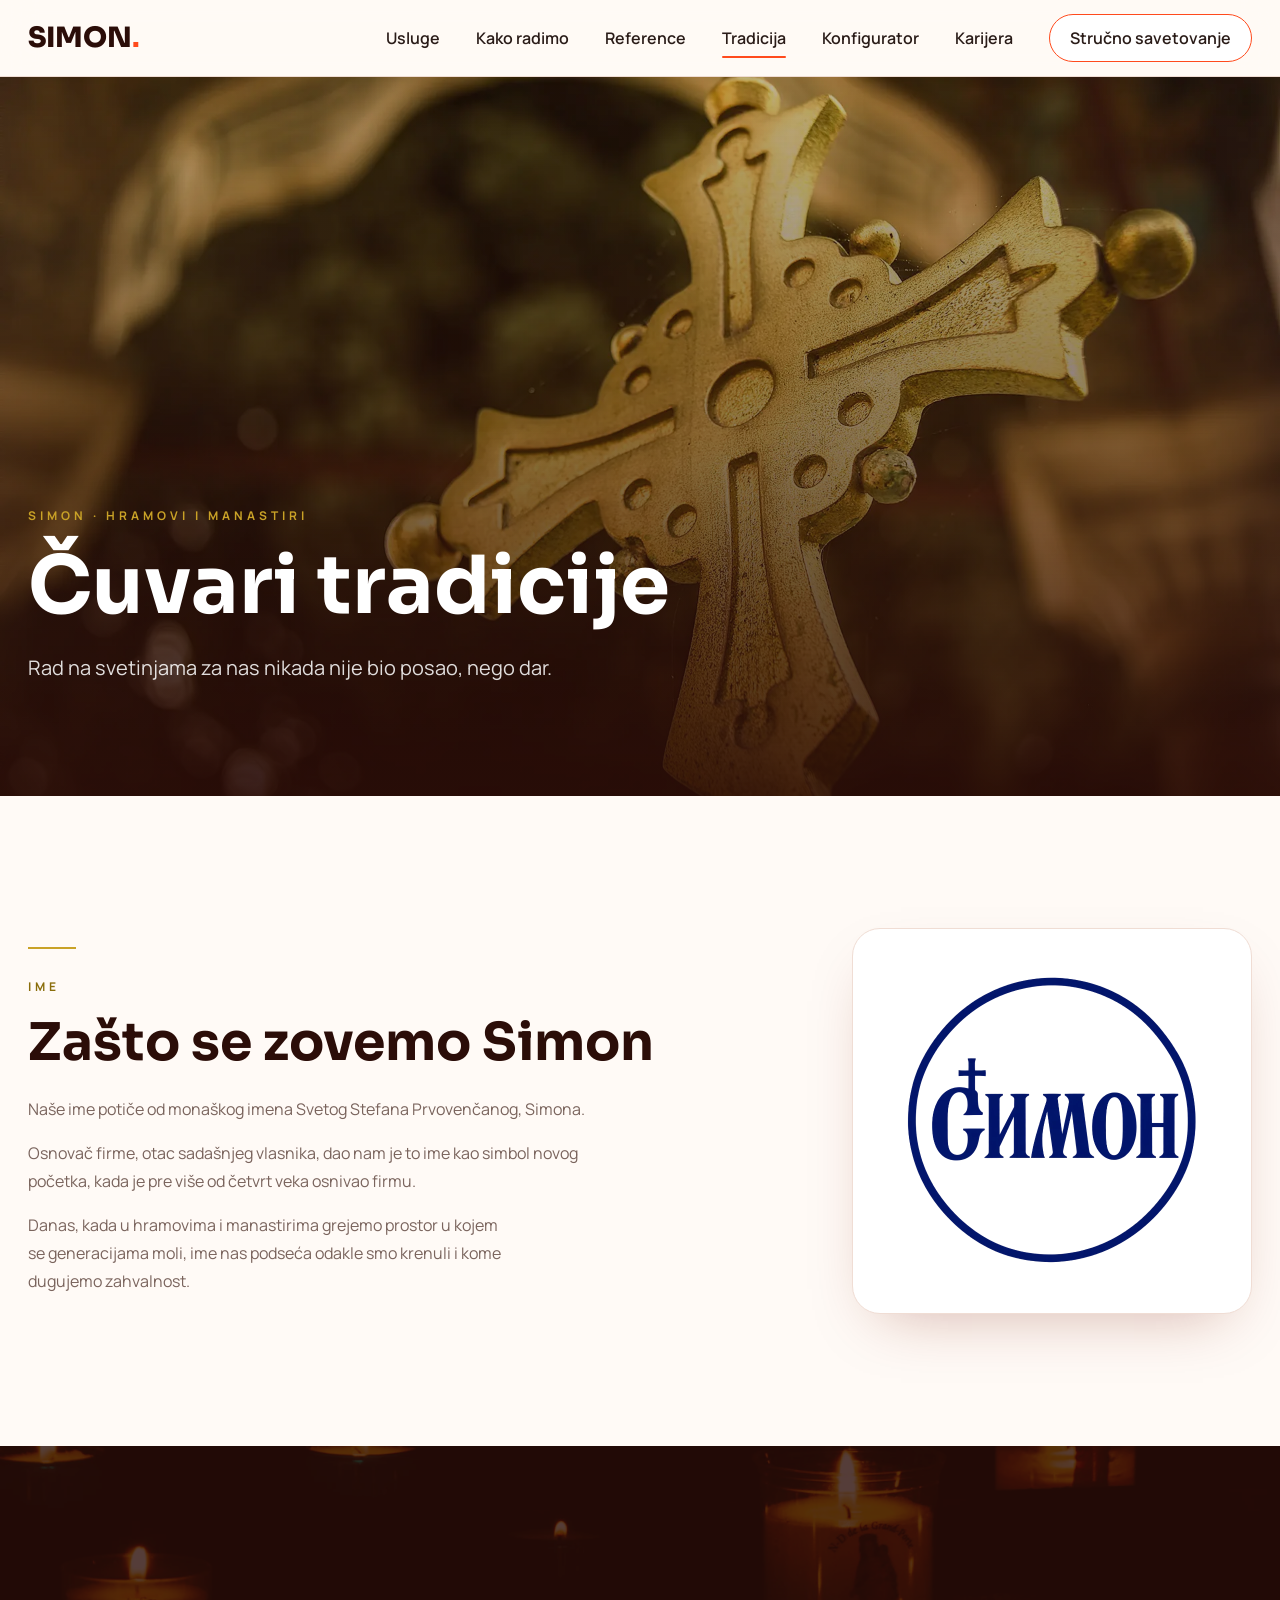
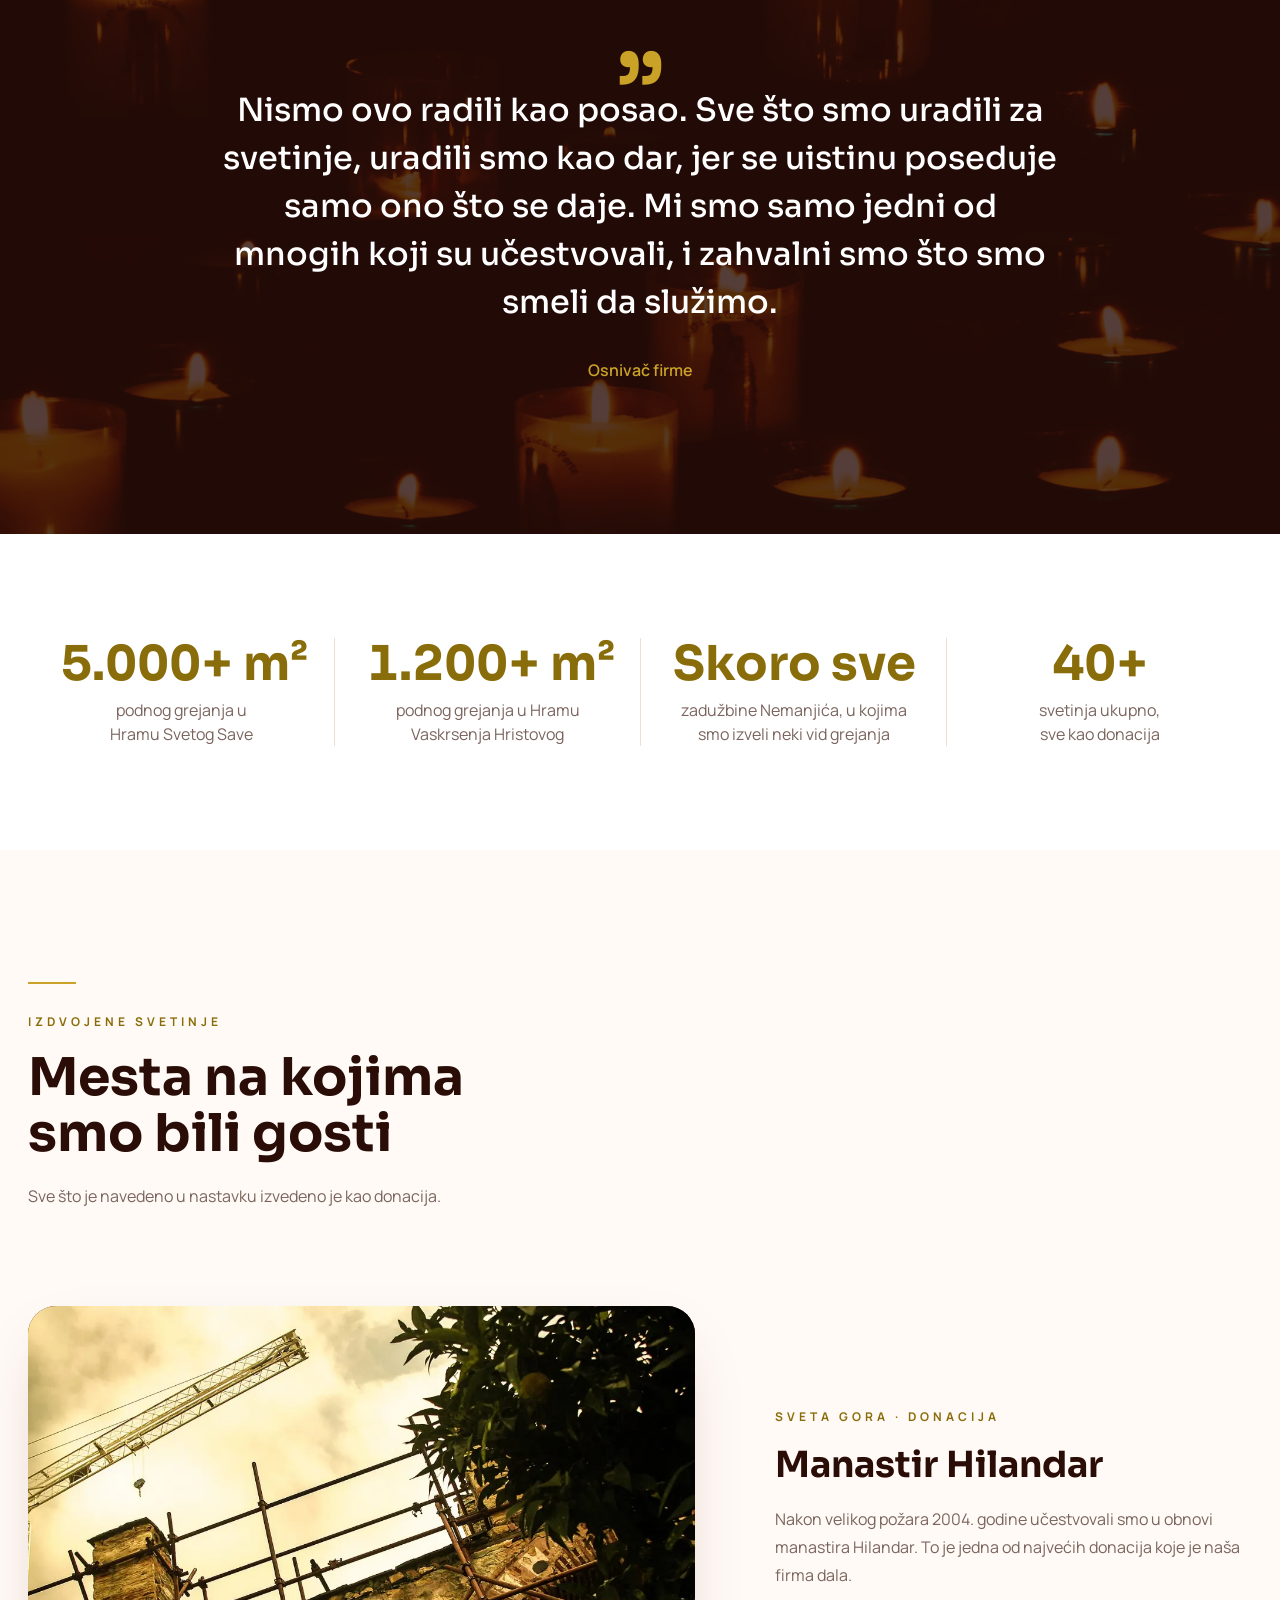
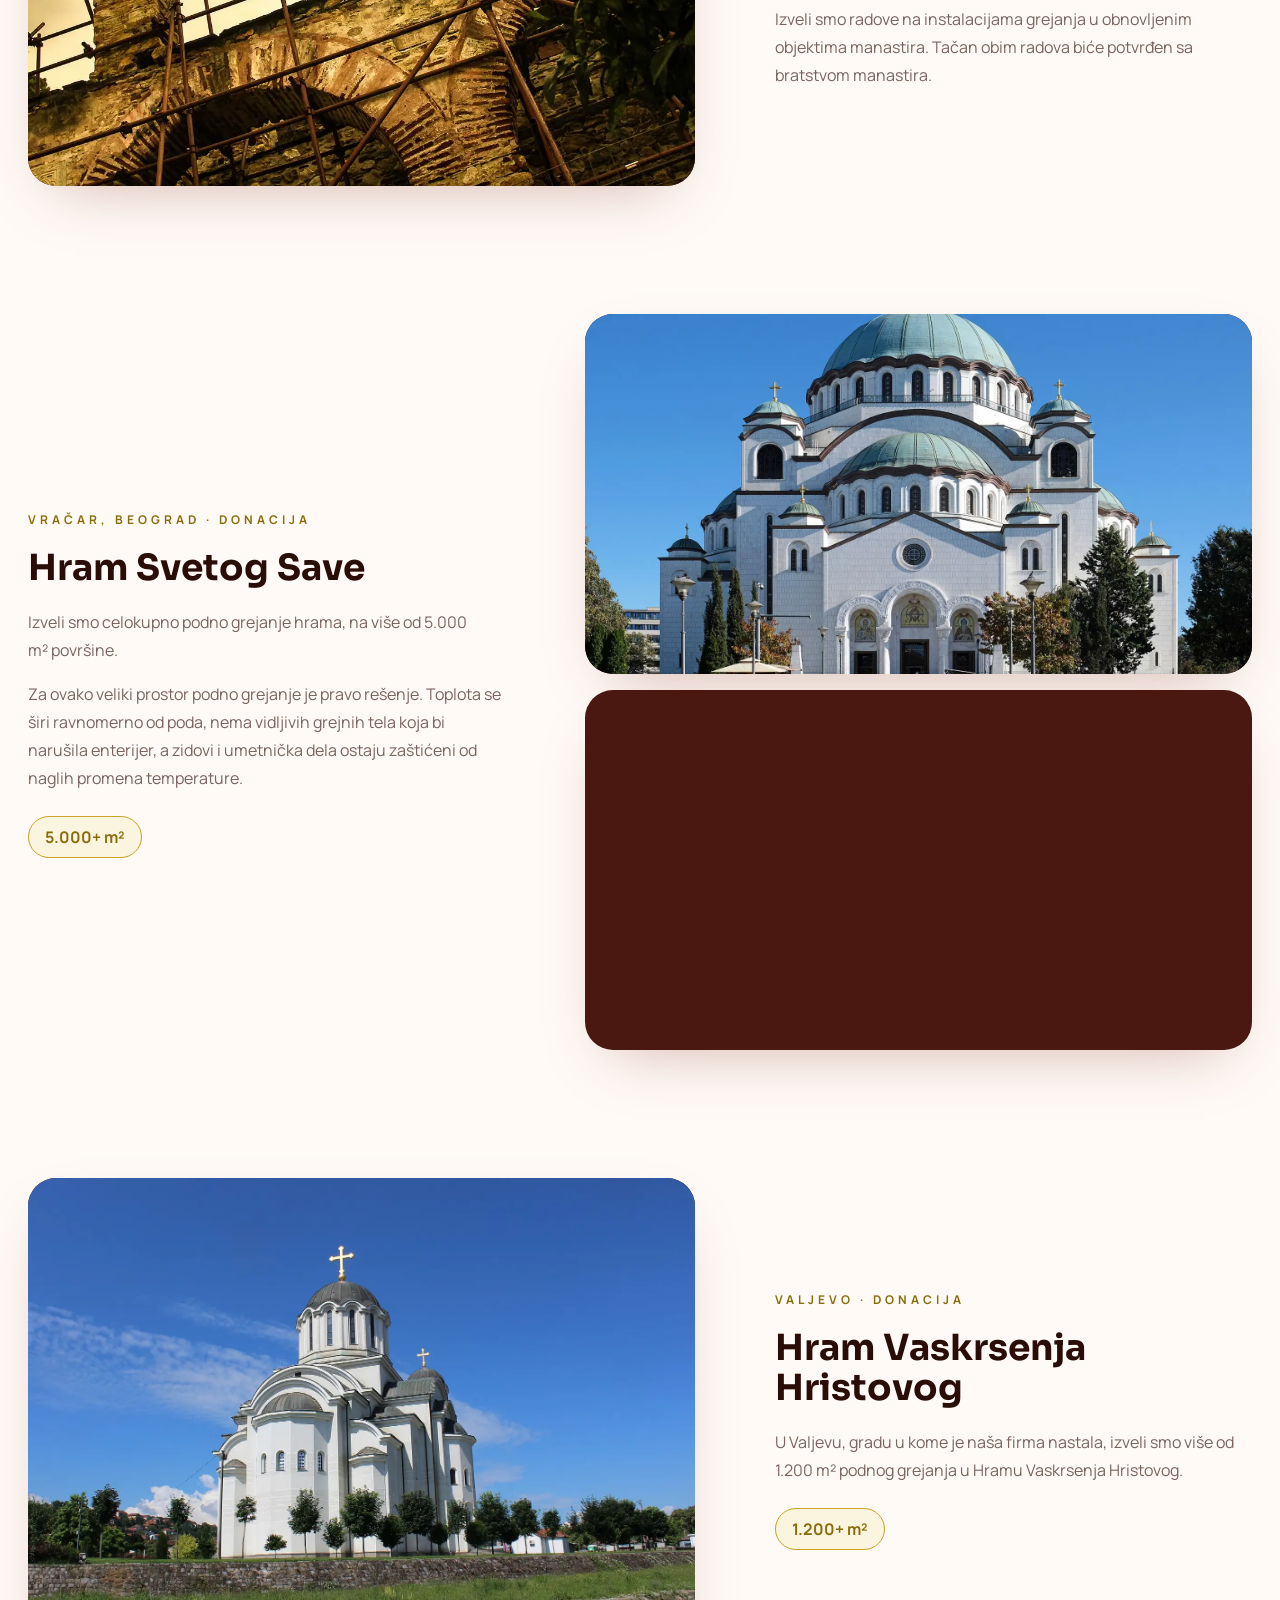
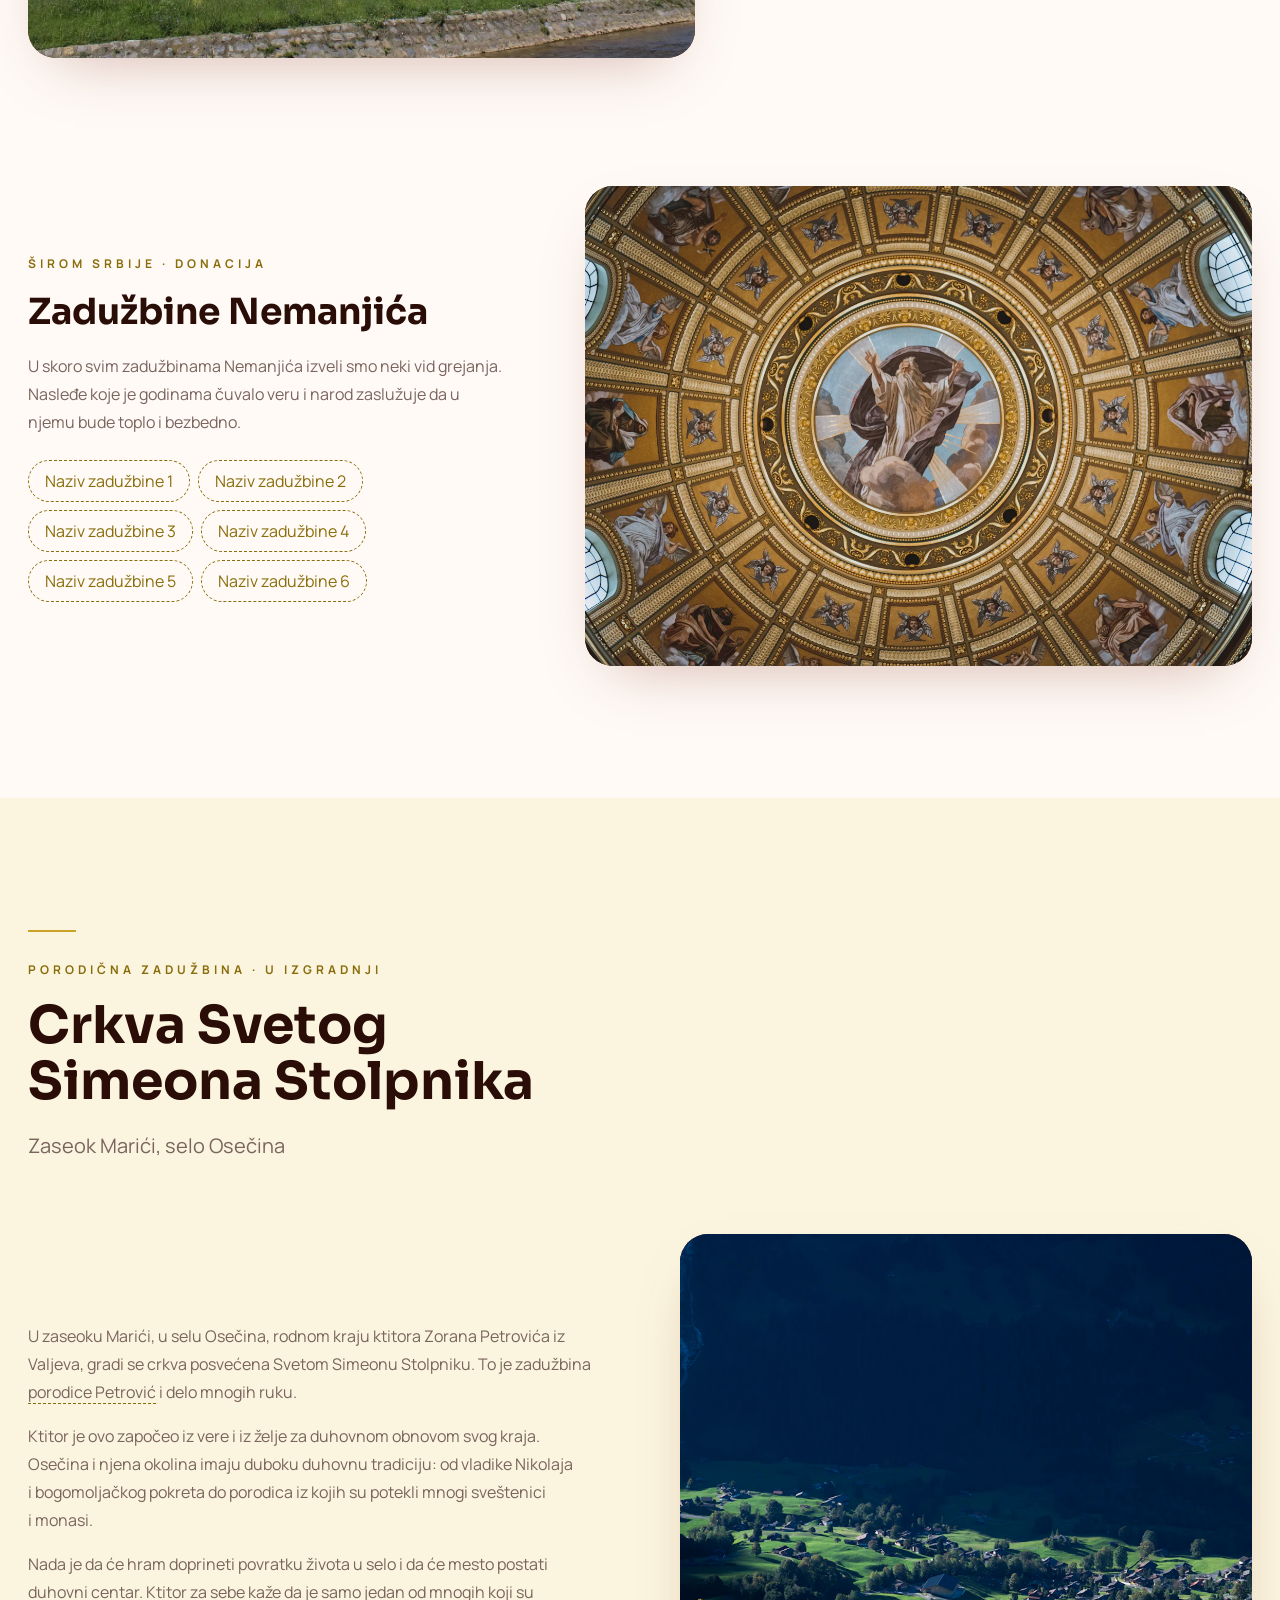
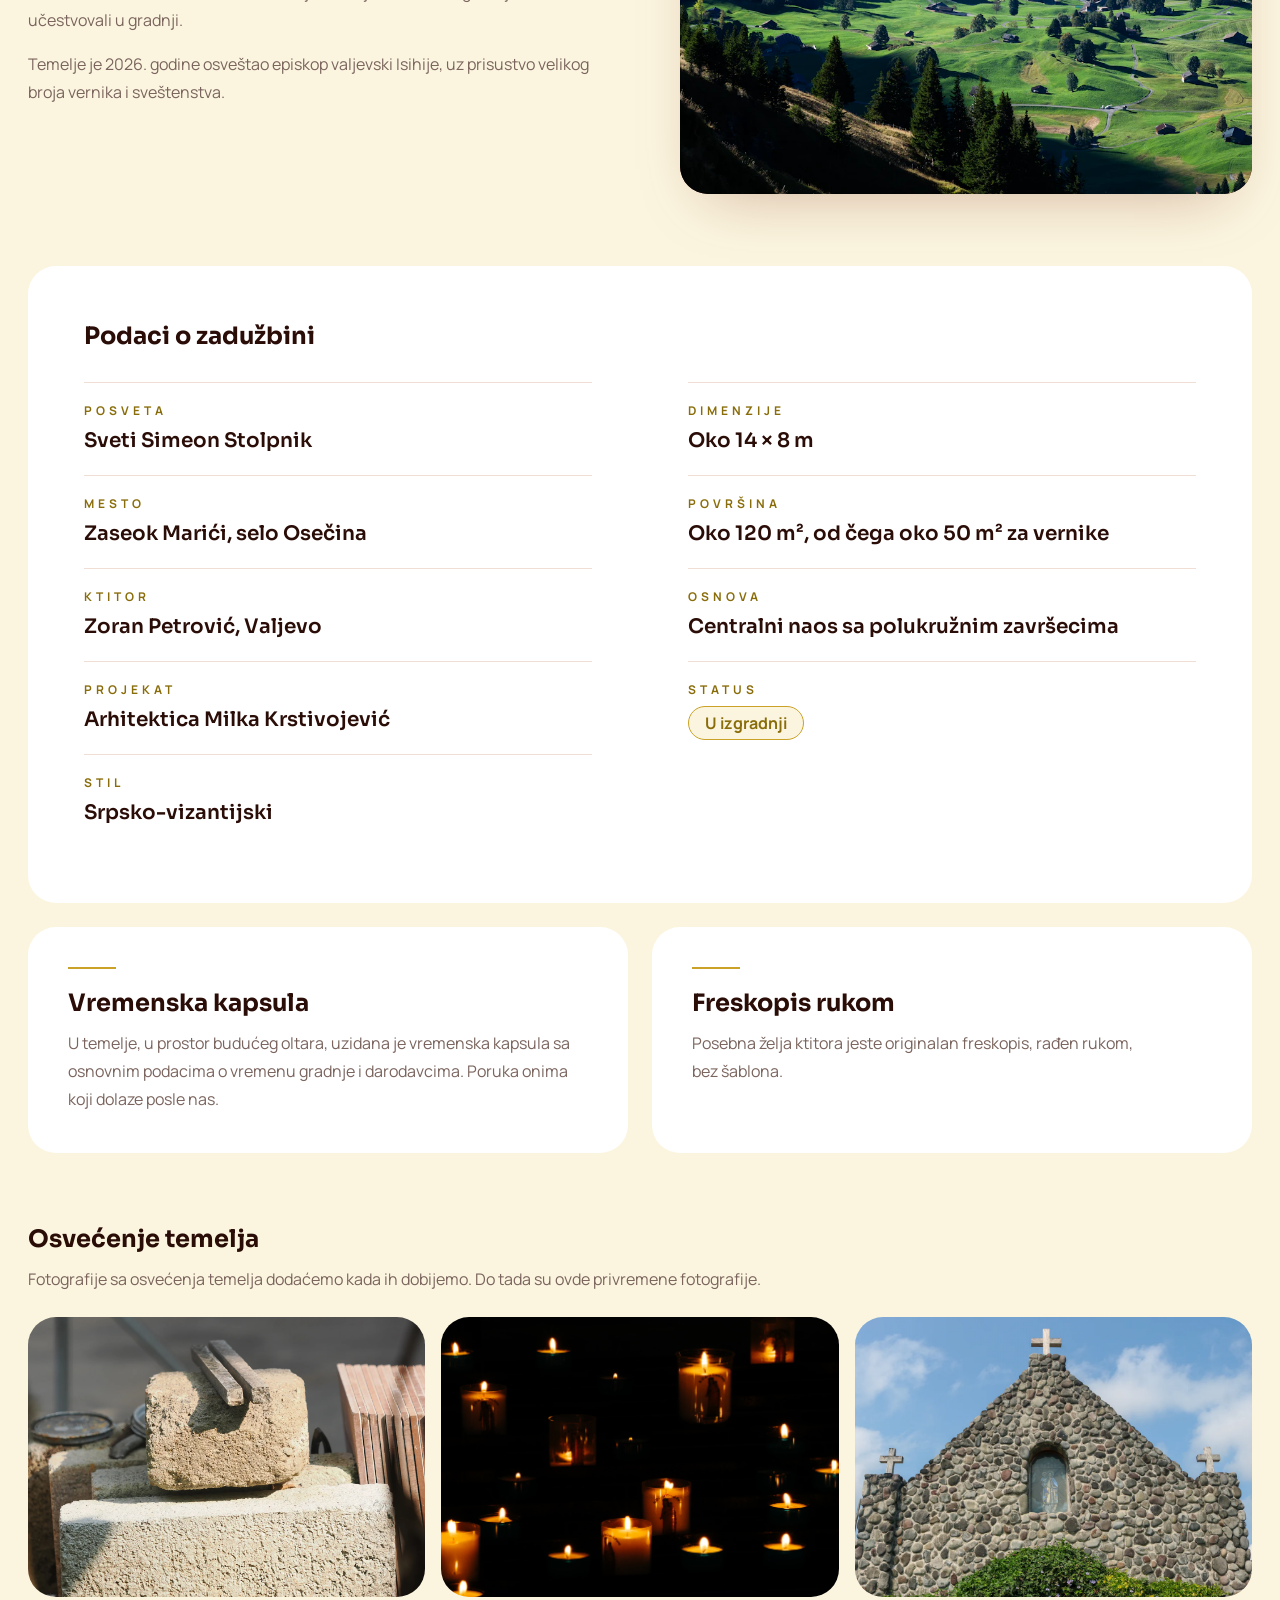
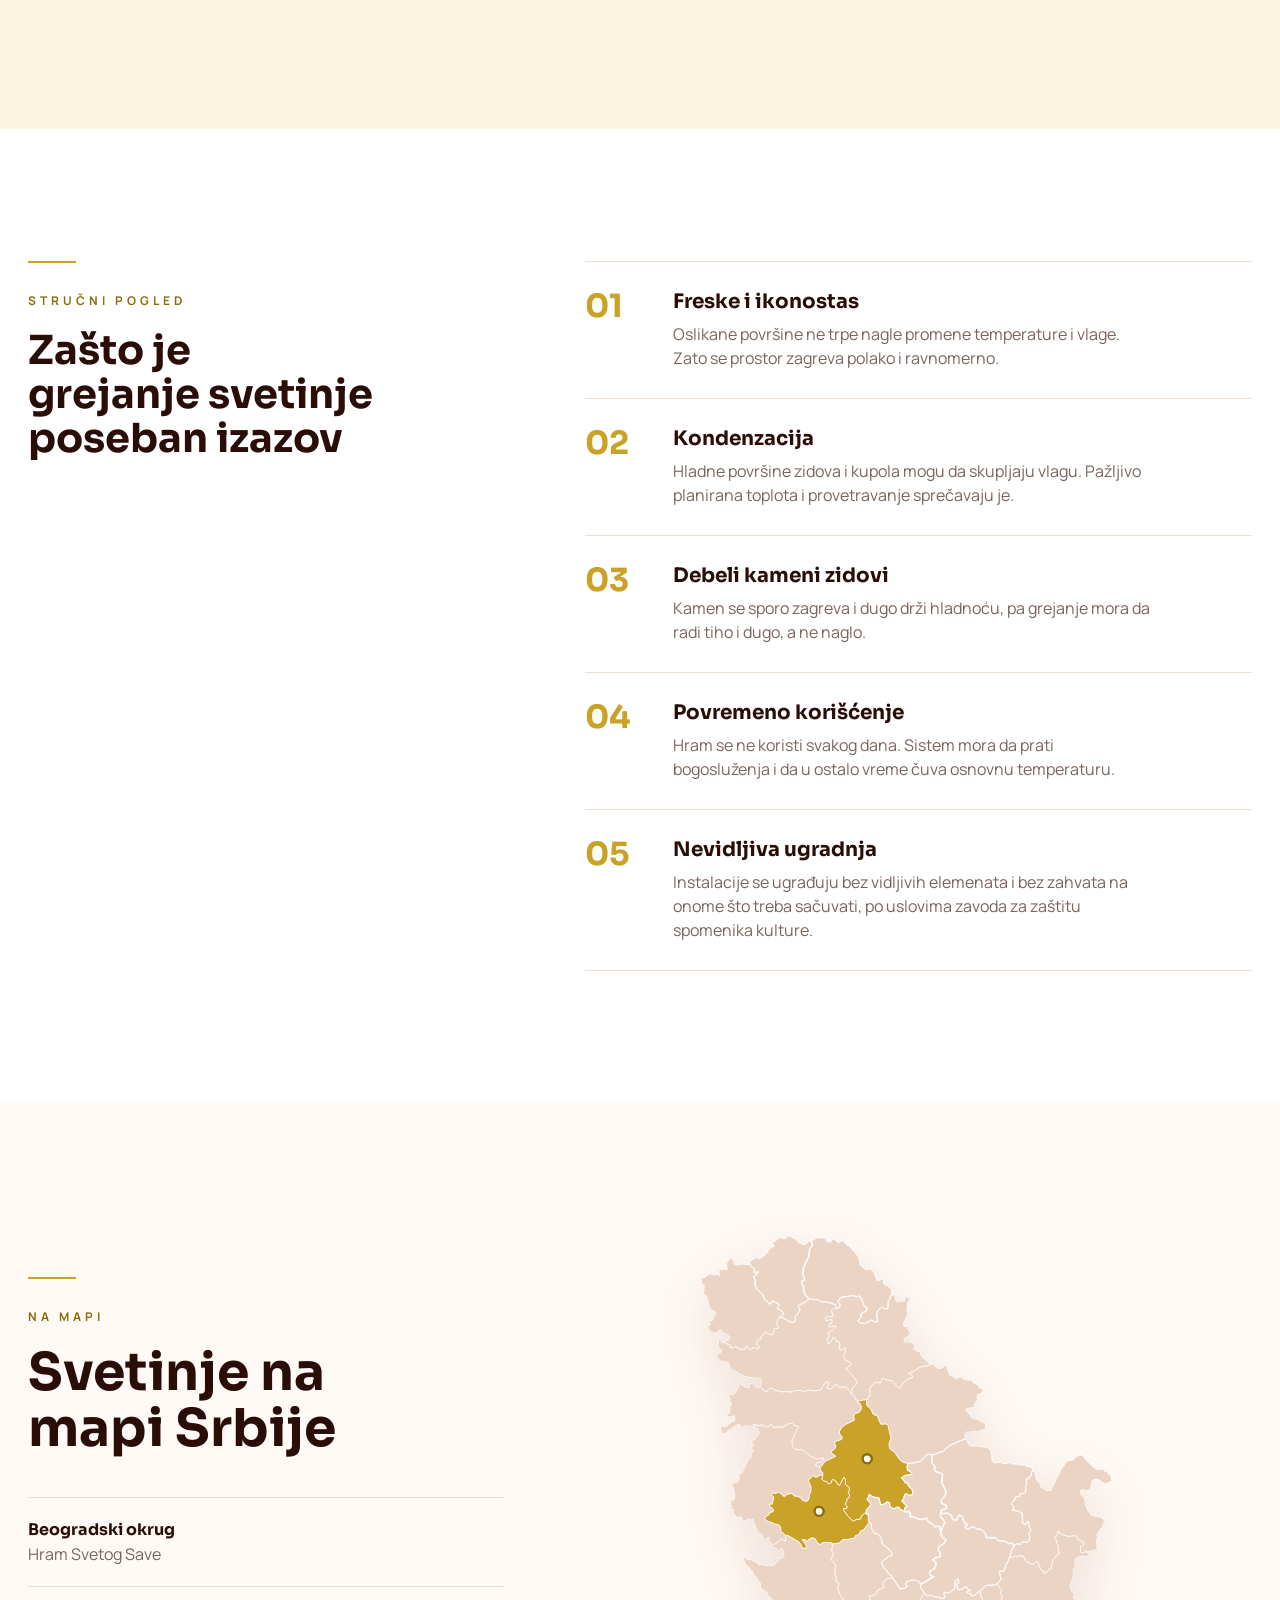
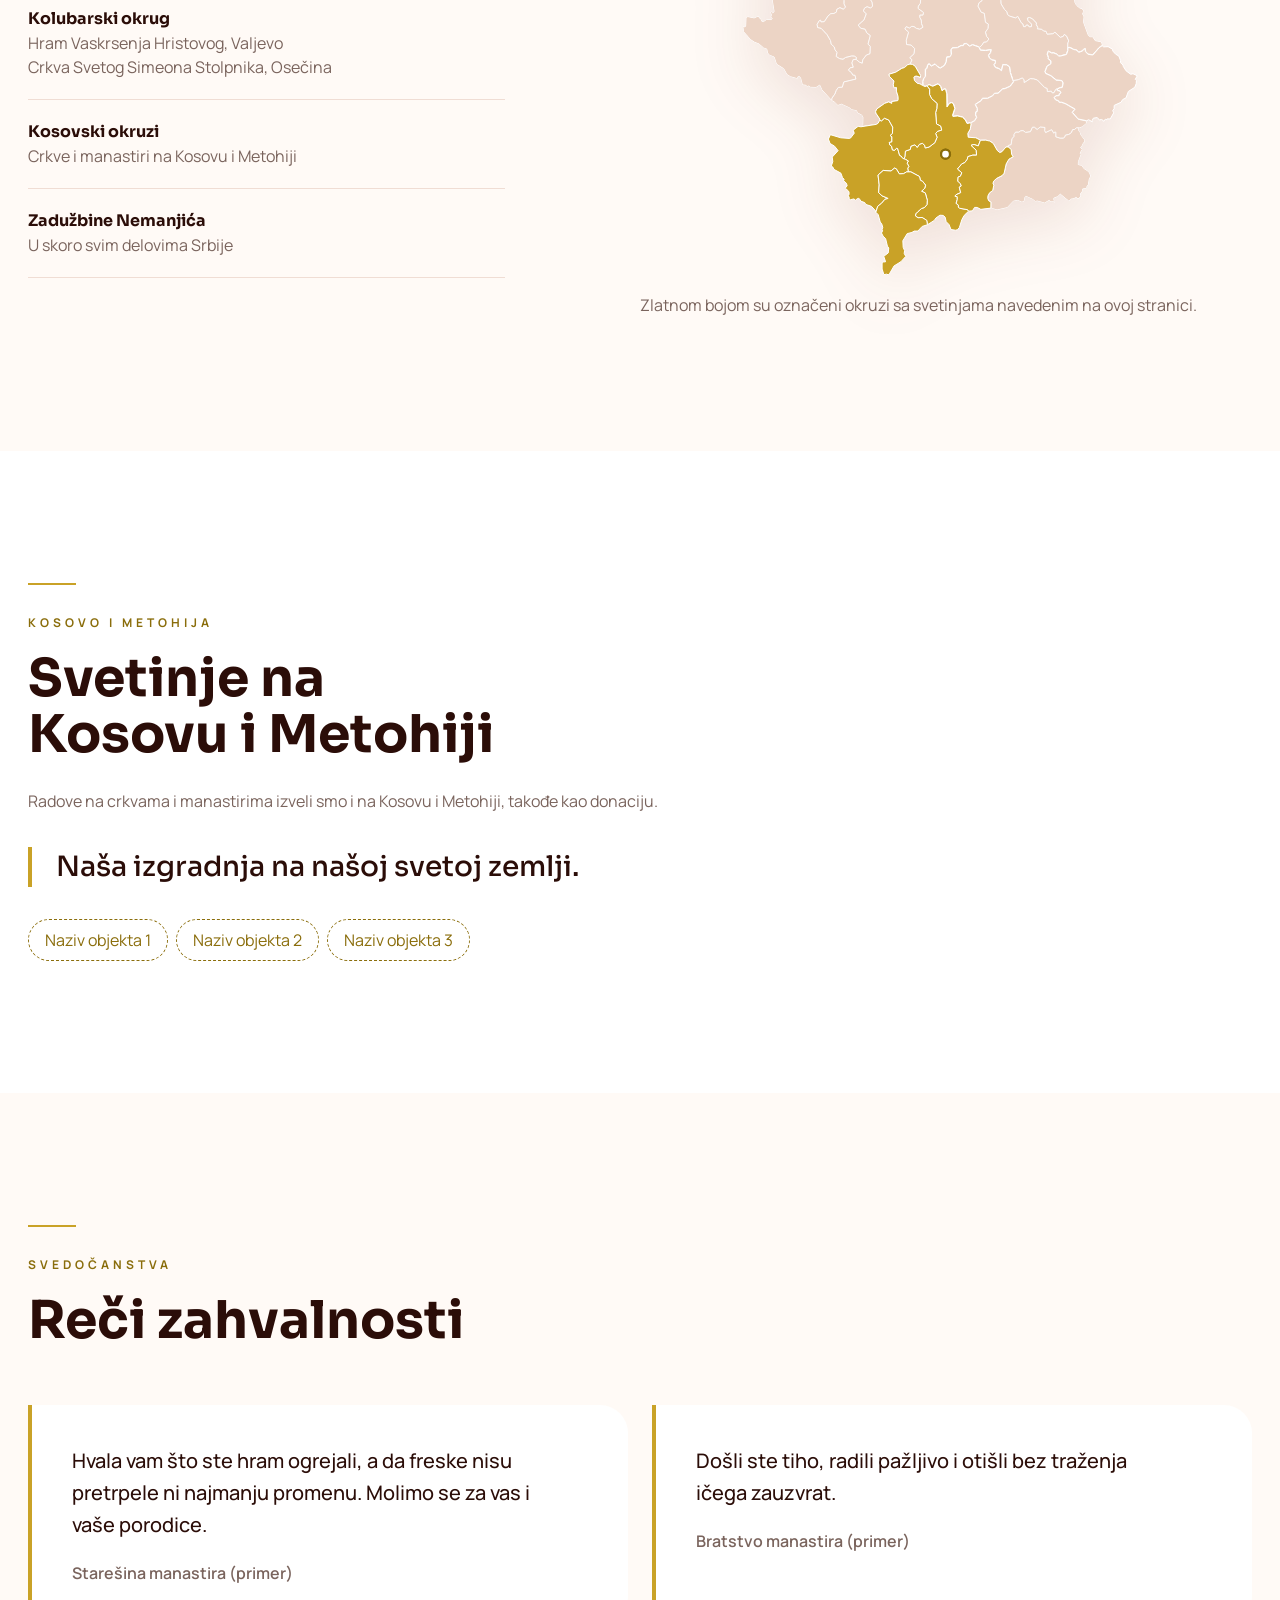
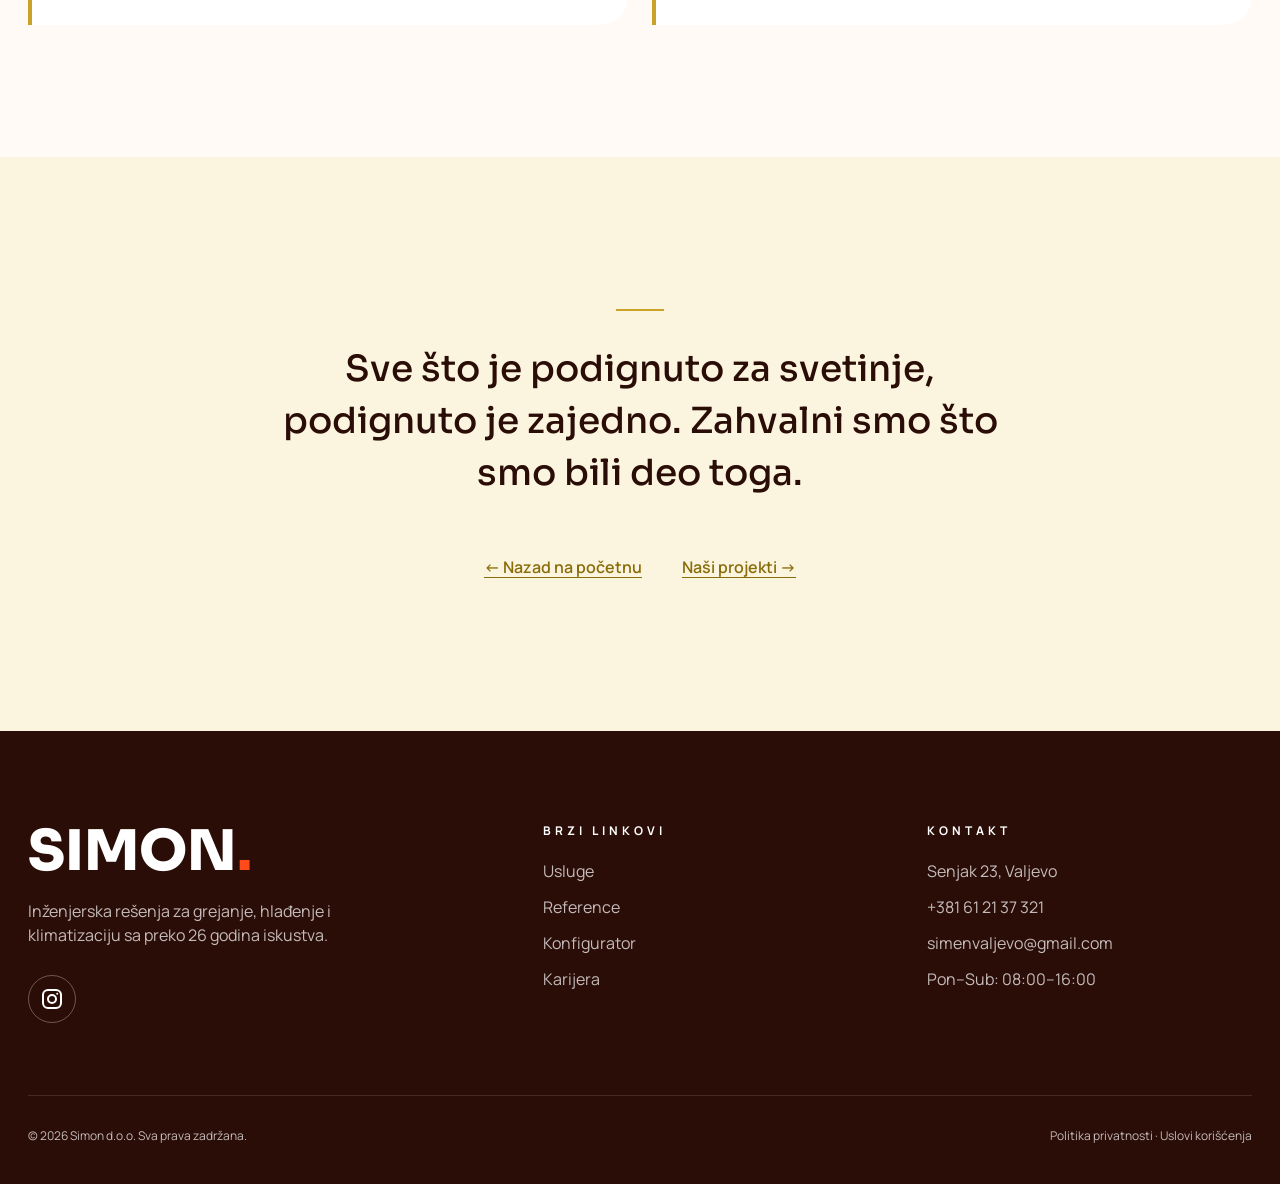
==== cuvari-tradicije/index.html @ 33b56a1d "Add files via upload" ====
<!doctype html>
<html lang="sr">
<head>
<meta charset="utf-8">
<meta name="viewport" content="width=device-width,initial-scale=1">
<title>Čuvari tradicije – rad na hramovima i manastirima | Simon</title>
<meta name="description" content="Radove na hramovima i manastirima firma Simon iz Valjeva i porodica vlasnika izveli su kao donaciju. Priča o imenu, o Hramu Svetog Save, Hilandaru i crkvi Svetog Simeona Stolpnika u Osečini.">
<meta property="og:type" content="website">
<meta property="og:locale" content="sr_RS">
<meta property="og:site_name" content="Simon d.o.o.">
<meta property="og:title" content="Čuvari tradicije | Simon">
<meta property="og:description" content="Rad na svetinjama za nas je dar, a ne posao. Priča o imenu Simon i o hramovima u kojima smo služili.">
<!-- TODO: og:image mora biti apsolutni URL (https://...) kada se zna adresa sajta -->
<meta property="og:image" content="../assets/tradicija/hero-hilandar.webp">
<meta name="twitter:card" content="summary_large_image">
<link rel="icon" href="data:image/svg+xml,<svg xmlns='http://www.w3.org/2000/svg' viewBox='0 0 32 32'><rect width='32' height='32' rx='8' fill='%23ff4a1c'/><text x='16' y='24' font-size='20' font-weight='800' text-anchor='middle' fill='white' font-family='sans-serif'>S</text></svg>">
<link rel="preconnect" href="https://fonts.googleapis.com">
<link rel="preconnect" href="https://fonts.gstatic.com" crossorigin>
<link href="https://fonts.googleapis.com/css2?family=Manrope:wght@400;500;600;700&family=Sora:wght@500;600;700;800&display=swap" rel="stylesheet">
<style>
:root{
  --orange:#ff4a1c; --orange-d:#e03a10; --orange-soft:#fff0ea;
  --brown:#2b0d08; --brown-2:#4a1810; --ink:#2a1c18; --muted:#7a645d;
  --cream:#fffaf6; --line:#f0ddd4; --gold:#c9a227; --white:#fff;
  --r-lg:28px; --r-md:16px; --r-sm:12px;
  --shadow:0 24px 60px -28px rgba(120,30,10,.35);
}
*{box-sizing:border-box;margin:0}
html{scroll-behavior:smooth}
body{font-family:Manrope,system-ui,sans-serif;color:var(--ink);background:var(--cream);line-height:24px;-webkit-font-smoothing:antialiased}
h1,h2,h3{font-family:Sora,sans-serif;line-height:32px;letter-spacing:0;text-wrap:balance}
p,li,small{text-wrap:pretty}
a{color:inherit;text-decoration:none}
.wrap{max-width:1440px;margin:0 auto;padding:0 28px}
.skip{position:absolute;left:-1000px;top:8px;background:var(--orange);color:#fff;padding:12px 16px;border-radius:8px;z-index:100}
.skip:focus{left:8px}
:focus-visible{outline:4px solid var(--orange);outline-offset:4px;border-radius:8px}

/* buttons */
.btn{display:inline-flex;align-items:center;gap:12px;font:600 16px Manrope;padding:16px 28px;border-radius:1000px;border:0;cursor:pointer;transition:transform .2s,background .2s,box-shadow .2s}
.btn:active{transform:scale(.97)}
.btn-primary{background:var(--orange);color:#fff;box-shadow:0 16px 32px -12px rgba(255,74,28,.7)}
.btn-primary:hover{background:var(--orange-d);transform:translateY(-4px)}
.btn-gold{min-width:240px;justify-content:center;background:linear-gradient(var(--gold),var(--gold)) no-repeat left center/0% 100%,rgba(201,162,39,.3);color:var(--brown);border:1px solid var(--gold);box-shadow:none;transition:background-size .4s cubic-bezier(.4,0,.2,1),color .4s cubic-bezier(.2,.7,.2,1)}
.btn-gold:hover{background-size:100% 100%;transform:none}
.btn-light{background:rgba(255,255,255,.12);color:#fff;border:1px solid rgba(255,255,255,.3);backdrop-filter:blur(8px)}
.btn-light:hover{background:rgba(255,255,255,.22)}
.link{font-weight:700;color:var(--orange);display:inline-flex;gap:8px;align-items:center}
.link:hover{gap:12px}
.link{transition:gap .2s}

/* nav */
header{position:fixed;inset:0 0 auto 0;z-index:48;transition:background .3s,box-shadow .3s}
header.solid{background:rgba(255,250,246,.9);backdrop-filter:blur(16px);box-shadow:0 1px 0 var(--line)}
.nav{display:flex;align-items:center;justify-content:space-between;height:76px}
.logo{font:800 28px/32px Sora;color:#fff;transition:color .3s}
.logo b{color:var(--orange)}
header.solid .logo{color:var(--brown)}
.menu{display:flex;gap:36px;align-items:center}
.menu a{font-weight:600;font-size:16px;color:rgba(255,255,255,.88);transition:color .2s}
header.solid .menu a{color:var(--ink)}
.menu a:hover{color:var(--orange)}
.menu a:not(.btn){position:relative}
.menu a:not(.btn)::after{content:"";position:absolute;left:0;right:0;bottom:-8px;height:2px;border-radius:1000px;background:var(--orange);transform:scaleX(0);transform-origin:left;transition:transform .3s cubic-bezier(.2,.7,.2,1)}
.menu a:not(.btn):hover::after,.menu a:not(.btn):focus-visible::after{transform:scaleX(1)}
.menu .btn{padding:12px 20px;font-size:16px;color:#fff}
.menu .btn.btn-primary{background:var(--white);color:var(--ink);border:1px solid var(--orange);box-shadow:none;transition:background .4s,border-color .4s,color .4s}
.menu .btn.btn-primary:hover{background:var(--orange);border-color:var(--orange);color:#fff!important;transform:none}
.burger{display:none;background:none;border:0;color:#fff;font-size:28px;cursor:pointer}
header.solid .burger{color:var(--brown)}

footer{background:var(--brown);color:rgba(255,255,255,.72);padding:92px 0 36px}
.f-grid{display:grid;grid-template-columns:1.4fr 1fr 1fr;gap:60px}
footer .logo{font-size:56px;line-height:56px;color:#fff}
footer h4{font:700 12px/16px Manrope;letter-spacing:4px;text-transform:uppercase;color:#fff;margin-bottom:20px}
footer li{list-style:none;margin-bottom:12px;font-size:16px}
footer ul{padding:0}
footer .soc{display:inline-flex;align-items:center;gap:12px;margin-top:28px;font-weight:600;font-size:16px;line-height:24px;color:#fff;transition:color .4s}
footer .soc-ic{display:grid;place-items:center;width:48px;height:48px;border-radius:1000px;border:1px solid rgba(255,255,255,.3);color:#fff;transition:color .4s,border-color .4s}
footer .soc-ic svg{width:24px;height:24px;fill:none;stroke:currentColor;stroke-width:2;stroke-linecap:round;stroke-linejoin:round}
footer .soc:hover .soc-ic{color:var(--orange);border-color:var(--orange)}
footer a:hover{color:var(--orange)}
.copy{margin-top:72px;padding-top:28px;border-top:1px solid rgba(255,255,255,.12);display:flex;justify-content:space-between;font-size:12px;flex-wrap:wrap;gap:12px}
/* reveal */
.rv{opacity:0;transform:translateY(28px);transition:opacity .8s cubic-bezier(.2,.7,.2,1),transform .8s cubic-bezier(.2,.7,.2,1)}
.rv.in{opacity:1;transform:none}
@media(prefers-reduced-motion:reduce){.menu a::after{transition:none}.pins .ring{animation:none;opacity:0}.rv{opacity:1;transform:none;transition:none}.pin{animation:none}html{scroll-behavior:auto}}


/* ---- stranica Cuvari tradicije ---- */
[hidden]{display:none!important}
:root{--gold-d:#8a6d0b;--gold-soft:#fbf5df}
.eyebrow{display:inline-block;font:700 12px/16px Manrope;letter-spacing:4px;text-transform:uppercase;color:var(--gold-d);margin-bottom:20px}
.menu a[aria-current=page]{color:var(--orange)}
.menu a[aria-current=page]::after{transform:scaleX(1)}
.gline{display:block;width:48px;height:2px;background:var(--gold);margin:0 0 24px}
.t-sec{padding:132px 0}
.t-sec h2{font-size:52px;line-height:56px;font-weight:700;color:var(--brown)}
.t-sec p{font-size:16px;line-height:28px;color:var(--muted)}
.t-sec p+p{margin-top:16px}
.t-anchor{scroll-margin-top:108px}
.ph-tag{display:inline;border-bottom:1px dashed var(--gold-d)}
figure{margin:0}
figcaption{margin-top:12px;font-size:12px;line-height:16px;color:var(--muted)}
figcaption a{text-decoration:underline;text-underline-offset:2px}
.pic{height:480px;border-radius:var(--r-lg);overflow:hidden;background:var(--brown-2);box-shadow:var(--shadow)}
.pic img{width:100%;height:100%;object-fit:cover}

/* hero */
.thero{position:relative;margin-top:76px;display:flex;min-height:min(720px,calc(100dvh - 76px));overflow:hidden;background:var(--brown);color:#fff}
.thero>img{position:absolute;inset:0;width:100%;height:100%;object-fit:cover;animation:slowzoom 24s ease-out both}
@keyframes slowzoom{from{transform:scale(1.08)}to{transform:scale(1)}}
.thero::after{content:"";position:absolute;inset:0;background:linear-gradient(180deg,rgba(43,13,8,.3) 0%,rgba(43,13,8,.55) 50%,rgba(43,13,8,.9) 100%)}
.thero-in{position:relative;z-index:2;width:100%;max-width:1440px;margin:0 auto;padding:0 28px 112px;display:flex;flex-direction:column;justify-content:flex-end}
.thero .eyebrow{color:var(--gold)}
.thero h1{font-size:80px;line-height:84px;font-weight:700;letter-spacing:0;max-width:900px}
.thero p.sub{margin-top:24px;max-width:560px;font-size:20px;line-height:32px;color:rgba(255,255,255,.86)}
.thero .credit{position:absolute;z-index:2;right:28px;bottom:24px;font-size:12px;line-height:16px;color:rgba(255,255,255,.7)}
.thero .credit a{text-decoration:underline;text-underline-offset:2px}

/* ime */
.ime{background:var(--cream)}
.ime-grid{display:grid;grid-template-columns:minmax(0,7fr) minmax(0,5fr);gap:96px;align-items:center}
.ime p{max-width:560px}
.logo-box{display:grid;place-items:center;max-width:400px;margin-left:auto;padding:32px;border:1px solid var(--line);border-radius:var(--r-lg);background:var(--white);box-shadow:var(--shadow)}
.logo-box img{width:100%;height:auto;max-width:320px}

/* osnivac */
.osn{position:relative;overflow:hidden;background:var(--brown);color:#fff;padding:152px 0;text-align:center}
.osn>img{position:absolute;inset:0;width:100%;height:100%;object-fit:cover;opacity:.2}
.osn .wrap{position:relative}
.osn blockquote{margin:0 auto;max-width:840px}
.osn .mark{display:block;font:700 96px/72px Sora;color:var(--gold)}
.osn blockquote p{margin-top:16px;font:500 32px/48px Sora;color:#fff}
.osn cite{display:block;margin-top:32px;font:600 16px/24px Manrope;font-style:normal;color:var(--gold)}

/* brojke */
.num{background:var(--white);padding:104px 0}
.num-grid{display:grid;grid-template-columns:repeat(4,minmax(0,1fr))}
.num-grid div{padding:0 32px;text-align:center}
.num-grid div+div{border-left:1px solid var(--line)}
.num-grid b{display:block;font:700 48px/52px Sora;color:var(--gold-d);font-variant-numeric:tabular-nums;white-space:nowrap}
.num-grid span{display:block;margin-top:8px;font-size:16px;line-height:24px;color:var(--muted);text-wrap:balance}

/* svetinje */
.svet{background:var(--cream)}
.svet-head{max-width:720px;margin-bottom:96px}
.svet-head p{margin-top:20px}
.blk{display:grid;grid-template-columns:minmax(0,7fr) minmax(0,5fr);gap:80px;align-items:center}
.blk+.blk{margin-top:128px}
.blk.rev{grid-template-columns:minmax(0,5fr) minmax(0,7fr)}
.blk.rev .blk-media{order:2}
.blk h3{font:700 36px/40px Sora;color:var(--brown)}
.blk .where{margin-top:8px;font-size:16px;line-height:24px;color:var(--muted)}
.blk p{margin-top:20px}
.duo{display:grid;gap:16px}
.duo .pic{height:360px}.duo .pic+.pic{height:240px}
.duo figcaption{margin-top:0}
.fact{display:inline-block;margin-top:24px;padding:8px 16px;border:1px solid var(--gold);border-radius:1000px;font:700 16px/24px Manrope;color:var(--gold-d);background:var(--gold-soft)}
.zad{list-style:none;padding:0;display:flex;flex-wrap:wrap;gap:8px;margin-top:24px}
.zad li{padding:8px 16px;border:1px dashed var(--gold-d);border-radius:1000px;font-size:16px;line-height:24px;color:var(--gold-d)}

/* ktitorska crkva */
.kt{background:var(--gold-soft)}
.kt-head{max-width:760px;margin-bottom:72px}
.kt-head .lead{margin-top:20px;font-size:20px;line-height:32px;color:var(--muted)}
.kt-row{display:grid;grid-template-columns:minmax(0,1fr) minmax(0,1fr);gap:80px;align-items:center}
.kt .pic{height:560px}
.kt h3{font:700 24px/28px Sora;color:var(--brown);margin-bottom:12px}
.kt-data{margin-top:72px;padding:56px;background:var(--white);border-radius:var(--r-lg)}
.kt-data h3{margin-bottom:32px}
.kt-data dl{margin:0;column-count:2;column-gap:96px}
.kt-data dl div{break-inside:avoid;padding:20px 0;border-top:1px solid var(--line)}
.kt-data dt{font:700 12px/16px Manrope;letter-spacing:4px;text-transform:uppercase;color:var(--gold-d)}
.kt-data dd{margin:8px 0 0;font:600 20px/28px Sora;color:var(--brown)}
.kt-data dd.st{display:inline-block;padding:4px 16px;border-radius:1000px;background:var(--gold-soft);border:1px solid var(--gold);font:700 16px/24px Manrope;color:var(--gold-d)}
.kt-cards{display:grid;grid-template-columns:repeat(2,minmax(0,1fr));gap:24px;margin-top:24px}
.kt-card{padding:40px;background:var(--white);border-radius:var(--r-lg)}
.kt-card::before{content:"";display:block;width:48px;height:2px;background:var(--gold);margin-bottom:20px}
.kt-card p{margin:0}
.kt-photos{margin-top:72px}
.kt-photos h3{margin-bottom:12px}
.kt-grid{display:grid;grid-template-columns:repeat(3,minmax(0,1fr));gap:16px;margin-top:24px}
.kt-grid figure{position:relative}
.kt-grid .pic{height:280px;box-shadow:none}
.kt-grid figcaption{position:absolute;left:16px;bottom:16px;margin:0;padding:4px 12px;border-radius:1000px;background:rgba(255,255,255,.92);color:var(--brown);font-weight:600}

/* izazov */
.chal{background:var(--white)}
.chal-layout{display:grid;grid-template-columns:minmax(0,5fr) minmax(0,7fr);gap:80px;align-items:start}
.chal-head h2{font-size:40px;line-height:44px;text-wrap:balance}
@media(min-width:981px){.chal-head h2 span{display:block}}
.chal-grid{counter-reset:c;border-bottom:1px solid var(--line)}
.chal-item{display:grid;grid-template-columns:64px minmax(0,1fr);gap:24px;padding:28px 0;border-top:1px solid var(--line)}
.chal-item::before{counter-increment:c;content:"0" counter(c);font:700 32px/32px Sora;color:var(--gold)}
.chal-item h3{font:700 20px/24px Sora;color:var(--brown);margin-bottom:8px}
.chal-item p{margin:0;max-width:480px;font-size:16px;line-height:24px;text-wrap:pretty}

/* mapa */
.mapa{background:var(--cream)}
.mapa-grid{display:grid;grid-template-columns:minmax(0,5fr) minmax(0,7fr);gap:80px;align-items:center}
.mapa-list{list-style:none;padding:0;margin-top:40px}
.mapa-list li{padding:20px 0;border-top:1px solid var(--line)}
.mapa-list li:last-child{border-bottom:1px solid var(--line)}
.mapa-list b{display:block;font:700 16px/24px Sora;color:var(--brown)}
.mapa-list a{display:block;font-size:16px;line-height:24px;color:var(--muted);transition:color .4s}
.mapa-list a:hover{color:var(--gold-d)}
.map{position:relative;height:640px}
.map svg{position:absolute;inset:0;width:100%;height:100%}
.srb-map{filter:drop-shadow(0 20px 32px rgba(120,30,10,.12))}
.okrug{fill:#ecd4c5;stroke:#fff;stroke-width:1;vector-effect:non-scaling-stroke;stroke-linejoin:round;transition:fill .4s}
.okrug.hl{fill:var(--gold);cursor:pointer}
.okrug.hl:hover{filter:brightness(1.08)}
.okrug:focus-visible{stroke:var(--brown);stroke-width:2}
.srb-map :focus,.srb-map :focus-visible{outline:none!important}
.pins .dot{fill:#fff;stroke:var(--gold-d);stroke-width:2}
.pins .ring{fill:none;stroke:var(--gold-d);stroke-width:2;animation:ring 3s ease-out infinite}
@keyframes ring{from{r:4;opacity:.8}to{r:16;opacity:0}}
.map-tip{position:absolute;z-index:2;pointer-events:none;background:var(--brown);color:#fff;font:600 12px/16px Manrope;padding:8px 12px;border-radius:8px;white-space:nowrap;opacity:0;transform:translate(-50%,calc(-100% - 16px));transition:opacity .2s}
.map-tip.on{opacity:1}
.map-note{margin-top:16px;font-size:12px;line-height:16px;color:var(--muted);text-align:center}

/* kosovo */
.kos{background:var(--white)}
.kos-in{max-width:720px}
.kos .zad{margin-top:32px}
.kos .zemlja{margin-top:32px;padding-left:24px;border-left:4px solid var(--gold);font:500 28px/40px Sora;color:var(--brown)}

/* svedocanstva */
.sved{background:var(--cream)}
.sved-grid{display:grid;grid-template-columns:repeat(2,minmax(0,1fr));gap:24px;margin-top:56px}
.sved blockquote{margin:0;padding:40px;background:var(--white);border-left:4px solid var(--gold);border-radius:0 var(--r-lg) var(--r-lg) 0}
.sved blockquote p{font:500 20px/32px Manrope;color:var(--brown)}
.sved cite{display:block;margin-top:20px;font:600 16px/24px Manrope;font-style:normal;color:var(--muted)}

/* zavrsetak */
.kraj{background:var(--gold-soft);padding:152px 0;text-align:center}
.kraj .gline{margin:0 auto 32px}
.kraj p.mis{max-width:760px;margin:0 auto;font:500 36px/52px Sora;color:var(--brown)}
.kraj-links{display:flex;justify-content:center;gap:16px 40px;flex-wrap:wrap;margin-top:56px}
.kraj-links a{font:600 16px/24px Manrope;color:var(--gold-d);text-decoration:underline;text-underline-offset:4px;transition:color .4s}
.kraj-links a:hover{color:var(--brown)}
.credits{background:var(--cream);padding:40px 0;font-size:12px;line-height:16px;color:var(--muted)}
.credits p{max-width:960px}
.credits a{text-decoration:underline;text-underline-offset:2px}

/* sporije, mirnije pojavljivanje */
.rv{transform:translateY(16px);transition:opacity 1.1s cubic-bezier(.2,.7,.2,1),transform 1.1s cubic-bezier(.2,.7,.2,1)}
@media(prefers-reduced-motion:reduce){.thero>img{animation:none}.pins .ring{animation:none;opacity:0}}

@media(max-width:1100px){
  .menu{display:none;position:absolute;top:76px;left:0;right:0;background:var(--cream);flex-direction:column;padding:28px;gap:20px;box-shadow:0 20px 40px -20px rgba(0,0,0,.3)}
  .menu.open{display:flex}.menu a{color:var(--ink)!important}
  .menu a[aria-current=page]{color:var(--orange)!important}
  .burger{display:block}
}
@media(max-width:980px){
  .f-grid{grid-template-columns:1fr}
  .t-sec{padding:96px 0}
  .t-sec h2{font-size:40px;line-height:44px}
  .ime-grid,.blk,.kt-row,.mapa-grid{grid-template-columns:minmax(0,1fr);gap:48px}
  .blk.rev{grid-template-columns:minmax(0,1fr)}
  .blk .blk-media,.blk.rev .blk-media{order:2}
  .blk{gap:40px}
  .blk+.blk{margin-top:96px}
  .num-grid{grid-template-columns:repeat(2,minmax(0,1fr));gap:40px 0}
  .num-grid div:nth-child(3){border-left:0;padding-left:0}
  .kt-data dl{column-gap:56px}
  .kt-cards,.sved-grid,.chal-layout{grid-template-columns:minmax(0,1fr)}
  .chal-layout{gap:40px}
  .thero h1{font-size:64px;line-height:68px}
}
@media(max-width:560px){
  .wrap{padding:0 20px}
  .thero{min-height:560px}
  .thero-in{padding:0 20px 72px}
  .thero h1{font-size:32px;line-height:36px;letter-spacing:0;white-space:nowrap}
  .thero p.sub{margin-top:20px;font-size:16px;line-height:28px}
  .thero .credit{left:20px;right:20px;bottom:16px}
  .t-sec{padding:72px 0}
  .t-sec h2{font-size:32px;line-height:36px}
  .logo-box{max-width:280px;margin:0 auto;padding:24px}
  .osn{padding:96px 0}
  .osn blockquote p{font-size:24px;line-height:36px}
  .osn .mark{font-size:72px;line-height:56px}
  .num{padding:72px 0}
  .num-grid{grid-template-columns:minmax(0,1fr);gap:0}
  .num-grid div{text-align:left}
  .num-grid b{font-size:32px;line-height:36px}
  .num-grid div,.num-grid div+div,.num-grid div:first-child,.num-grid div:nth-child(3){padding:24px 0;border-left:0;border-top:1px solid var(--line)}
  .num-grid div:first-child{border-top:0;padding-top:0}
  .num-grid span{max-width:320px}
  .svet-head{margin-bottom:56px}
  .pic{height:280px}
  .duo .pic{height:240px}.duo .pic+.pic{height:200px}
  .kt .pic{height:320px}
  .blk h3{font-size:28px;line-height:32px}
  .kt-head{margin-bottom:48px}
  .kt-head .lead{font-size:16px;line-height:28px}
  .kt-data{padding:32px 24px;margin-top:48px}
  .kt-data h3{margin-bottom:16px}
  .kt-data dl{column-count:1}
  .kt-data dd{font-size:16px;line-height:24px}
  .kt-card{padding:24px}
  .kt-photos{margin-top:48px}
  .kt-grid{grid-template-columns:minmax(0,1fr)}
  .kt-grid .pic{height:200px}
  .map{height:480px}
  .sved blockquote{padding:24px}
  .sved blockquote p{font-size:16px;line-height:28px}
  .kraj{padding:96px 0}
  .kraj p.mis{font-size:24px;line-height:36px}
  .kos .zemlja{margin-top:24px;padding-left:16px;font-size:20px;line-height:32px}
}
</style>
</head>
<body>
<a class="skip" href="#ime">Preskoči na sadržaj</a>
<header id="hdr" class="solid">
  <div class="wrap nav">
    <a href="../" class="logo" aria-label="Simon – početna">SIMON<b>.</b></a>
    <nav class="menu" id="menu" aria-label="Glavna navigacija">
      <a href="../#usluge">Usluge</a>
      <a href="../#proces">Kako radimo</a>
      <a href="../reference/">Reference</a>
      <a href="./" aria-current="page">Tradicija</a>
      <a href="../#konfigurator">Konfigurator</a>
      <a href="../#karijera">Karijera</a>
      <a href="../#kontakt" class="btn btn-primary">Stručno savetovanje</a>
    </nav>
    <button class="burger" id="burger" aria-label="Meni" aria-expanded="false">☰</button>
  </div>
</header>
<main>
<section class="thero" aria-labelledby="h1"><img src="../assets/tradicija/hero-hilandar.webp" alt="Pozlaćeni krst u senci lučnih otvora manastira" width="1920" height="1280" decoding="async" fetchpriority="high">
<div class="thero-in"><span class="eyebrow">Simon · hramovi i manastiri</span><h1 id="h1">Čuvari tradicije</h1><p class="sub">Rad na svetinjama za nas nikada nije bio posao, nego dar.</p></div>
</section>
<section class="t-sec ime" id="ime" aria-labelledby="ime-h"><div class="wrap ime-grid">
<div class="rv"><span class="gline"></span><span class="eyebrow">Ime</span><h2 id="ime-h">Zašto se zovemo Simon</h2>
<p style="margin-top:24px">Naše ime potiče od monaškog imena Svetog Stefana Prvovenčanog, Simona.</p>
<p>Osnovač firme, otac sadašnjeg vlasnika, dao nam je to ime kao simbol novog početka, kada je pre više od četvrt veka osnivao firmu.</p>
<p>Danas, kada u hramovima i manastirima grejemo prostor u kojem se generacijama moli, ime nas podseća odakle smo krenuli i kome dugujemo zahvalnost.</p></div>
<div class="rv"><div class="logo-box"><img src="../assets/tradicija/stari-logo.webp" alt="Prvobitni logo firme Simon: ćirilično ime u krugu, sa krstom iznad prvog slova" width="640" height="640" loading="lazy" decoding="async"></div></div>
</div></section>
<section class="osn" id="osnivac" aria-labelledby="osn-h"><img src="../assets/tradicija/svece.webp" alt="Upaljene sveće u mraku" width="1600" height="900" loading="lazy" decoding="async">
<div class="wrap"><h2 id="osn-h" class="visually-hidden" style="position:absolute;width:1px;height:1px;overflow:hidden;clip:rect(0 0 0 0)">Reč osnivača</h2><div class="rv"><blockquote data-placeholder="true"><span class="mark" aria-hidden="true">„</span>
<p>Nismo ovo radili kao posao. Sve što smo uradili za svetinje, uradili smo kao dar, jer se uistinu poseduje samo ono što se daje. Mi smo samo jedni od mnogih koji su učestvovali, i zahvalni smo što smo smeli da služimo.</p>
<cite>Osnivač firme</cite></blockquote></div></div></section>
<section class="num" aria-label="U brojkama"><div class="wrap"><div class="num-grid rv">
<div><b>5.000+ m²</b><span>podnog grejanja u Hramu Svetog Save</span></div>
<div><b>1.200+ m²</b><span>podnog grejanja u Hramu Vaskrsenja Hristovog</span></div>
<div><b>Skoro sve</b><span>zadužbine Nemanjića, u kojima smo izveli neki vid grejanja</span></div>
<div><b data-placeholder="true">40+</b><span data-placeholder="true">svetinja ukupno, sve kao donacija</span></div>
</div></div></section>
<section class="t-sec svet" id="svetinje" aria-labelledby="svet-h"><div class="wrap">
<div class="svet-head rv"><span class="gline"></span><span class="eyebrow">Izdvojene svetinje</span><h2 id="svet-h">Mesta na kojima smo bili gosti</h2><p>Sve što je navedeno u nastavku izvedeno je kao donacija.</p></div>
<article class="blk t-anchor" id="hilandar"><div class="blk-media rv"><figure><div class="pic"><img src="../assets/tradicija/hilandar.webp" alt="Skele i dizalica uz kameni zid manastira tokom obnove" width="1600" height="818" loading="lazy" decoding="async"></div></figure></div>
<div class="rv"><span class="eyebrow">Sveta Gora · donacija</span><h3>Manastir Hilandar</h3><p>Nakon velikog požara 2004. godine učestvovali smo u obnovi manastira Hilandar. To je jedna od najvećih donacija koje je naša firma dala.</p>
<p data-placeholder="true">Izveli smo radove na instalacijama grejanja u obnovljenim objektima manastira. Tačan obim radova biće potvrđen sa bratstvom manastira.</p></div></article>
<article class="blk rev t-anchor" id="hram-svetog-save"><div class="blk-media rv"><div class="duo"><figure><div class="pic"><img src="../assets/tradicija/hram-svetog-save.webp" alt="Hram Svetog Save na Vračaru, pogled sa strane" width="1600" height="1188" loading="lazy" decoding="async"></div></figure>
<figure><div class="pic"><img src="../assets/tradicija/hram-svetog-save-enterijer.webp" alt="Unutrašnjost hrama sa mozaicima i ikonostasom" width="1600" height="1200" loading="lazy" decoding="async"></div></figure></div></div>
<div class="rv"><span class="eyebrow">Vračar, Beograd · donacija</span><h3>Hram Svetog Save</h3><p>Izveli smo celokupno podno grejanje hrama, na više od 5.000 m² površine.</p>
<p>Za ovako veliki prostor podno grejanje je pravo rešenje. Toplota se širi ravnomerno od poda, nema vidljivih grejnih tela koja bi narušila enterijer, a zidovi i umetnička dela ostaju zaštićeni od naglih promena temperature.</p><span class="fact">5.000+ m²</span></div></article>
<article class="blk t-anchor" id="hram-valjevo"><div class="blk-media rv"><figure><div class="pic"><img src="../assets/tradicija/hram-valjevo.webp" alt="Hram Vaskrsenja Hristovog u Valjevu, beo hram sa kupolama na obali reke" width="1600" height="1067" loading="lazy" decoding="async"></div></figure></div>
<div class="rv"><span class="eyebrow">Valjevo · donacija</span><h3>Hram Vaskrsenja Hristovog</h3><p>U Valjevu, gradu u kome je naša firma nastala, izveli smo više od 1.200 m² podnog grejanja u Hramu Vaskrsenja Hristovog.</p><span class="fact">1.200+ m²</span></div></article>
<article class="blk rev t-anchor" id="zaduzbine-nemanjica"><div class="blk-media rv"><figure><div class="pic"><img src="../assets/tradicija/fresko2.webp" alt="Oslikana kupola crkve sa zlatnim ornamentima" width="1400" height="1050" loading="lazy" decoding="async"></div></figure></div>
<div class="rv"><span class="eyebrow">Širom Srbije · donacija</span><h3>Zadužbine Nemanjića</h3><p>U skoro svim zadužbinama Nemanjića izveli smo neki vid grejanja. Nasleđe koje je godinama čuvalo veru i narod zaslužuje da u njemu bude toplo i bezbedno.</p>
<ul class="zad" data-placeholder="true" aria-label="Zadužbine u kojima smo radili"><li>Naziv zadužbine 1</li><li>Naziv zadužbine 2</li><li>Naziv zadužbine 3</li><li>Naziv zadužbine 4</li><li>Naziv zadužbine 5</li><li>Naziv zadužbine 6</li></ul></div></article>
</div></section>
<section class="t-sec kt t-anchor" id="ktitorska-crkva" aria-labelledby="kt-h"><div class="wrap">
<div class="kt-head rv"><span class="gline"></span><span class="eyebrow">Porodična zadužbina · u izgradnji</span><h2 id="kt-h">Crkva Svetog Simeona Stolpnika</h2><p class="lead">Zaseok Marići, selo Osečina</p></div>
<div class="kt-row"><div class="rv"><p>U zaseoku Marići, u selu Osečina, rodnom kraju ktitora Zorana Petrovića iz Valjeva, gradi se crkva posvećena Svetom Simeonu Stolpniku. To je zadužbina <span class="ph-tag" data-placeholder="true">porodice Petrović</span> i delo mnogih ruku.</p>
<p>Ktitor je ovo započeo iz vere i iz želje za duhovnom obnovom svog kraja. Osečina i njena okolina imaju duboku duhovnu tradiciju: od vladike Nikolaja i bogomoljačkog pokreta do porodica iz kojih su potekli mnogi sveštenici i monasi.</p>
<p>Nada je da će hram doprineti povratku života u selo i da će mesto postati duhovni centar. Ktitor za sebe kaže da je samo jedan od mnogih koji su učestvovali u gradnji.</p>
<p>Temelje je 2026. godine osveštao episkop valjevski Isihije, uz prisustvo velikog broja vernika i sveštenstva.</p></div>
<div class="rv"><figure><div class="pic"><img src="../assets/tradicija/dolina.webp" alt="Zelena dolina sa brdima u pozadini" width="1600" height="1000" loading="lazy" decoding="async"></div></figure></div></div>
<section class="kt-data rv" aria-labelledby="kt-data-h"><h3 id="kt-data-h">Podaci o zadužbini</h3><dl>
<div><dt>Posveta</dt><dd>Sveti Simeon Stolpnik</dd></div>
<div><dt>Mesto</dt><dd>Zaseok Marići, selo Osečina</dd></div>
<div><dt>Ktitor</dt><dd>Zoran Petrović, Valjevo</dd></div>
<div><dt>Projekat</dt><dd>Arhitektica Milka Krstivojević</dd></div>
<div><dt>Stil</dt><dd>Srpsko-vizantijski</dd></div>
<div><dt>Dimenzije</dt><dd>Oko 14 × 8 m</dd></div>
<div><dt>Površina</dt><dd>Oko 120 m², od čega oko 50 m² za vernike</dd></div>
<div><dt>Osnova</dt><dd>Centralni naos sa polukružnim završecima</dd></div>
<div><dt>Status</dt><dd class="st">U izgradnji</dd></div>
</dl></section>
<div class="kt-cards"><div class="kt-card rv"><h3>Vremenska kapsula</h3><p>U temelje, u prostor budućeg oltara, uzidana je vremenska kapsula sa osnovnim podacima o vremenu gradnje i darodavcima. Poruka onima koji dolaze posle nas.</p></div>
<div class="kt-card rv"><h3>Freskopis rukom</h3><p>Posebna želja ktitora jeste originalan freskopis, rađen rukom, bez šablona.</p></div></div>
<div class="kt-photos rv"><h3>Osvećenje temelja</h3><p data-placeholder="true">Fotografije sa osvećenja temelja dodaćemo kada ih dobijemo. Do tada su ovde privremene fotografije.</p><div class="kt-grid">
<figure><div class="pic"><img src="../assets/tradicija/temelj.webp" alt="Kameni blok i alat na gradilištu" width="1400" height="1050" loading="lazy" decoding="async"></div></figure>
<figure><div class="pic"><img src="../assets/tradicija/svece.webp" alt="Upaljene sveće u mraku" width="1400" height="1050" loading="lazy" decoding="async"></div></figure>
<figure><div class="pic"><img src="../assets/tradicija/kamen.webp" alt="Kamena kapela sa krstovima" width="1400" height="1050" loading="lazy" decoding="async"></div></figure>
</div></div></div></section>
<section class="t-sec chal" id="izazov" aria-labelledby="chal-h"><div class="wrap chal-layout"><div class="chal-head rv"><span class="gline"></span><span class="eyebrow">Stručni pogled</span><h2 id="chal-h"><span class="l1">Zašto je grejanje svetinje</span> <span class="l2">poseban izazov</span></h2></div><div class="chal-grid rv">
<div class="chal-item"><div><h3>Freske i ikonostas</h3><p>Oslikane površine ne trpe nagle promene temperature i vlage. Zato se prostor zagreva polako i ravnomerno.</p></div></div>
<div class="chal-item"><div><h3>Kondenzacija</h3><p>Hladne površine zidova i kupola mogu da skupljaju vlagu. Pažljivo planirana toplota i provetravanje sprečavaju je.</p></div></div>
<div class="chal-item"><div><h3>Debeli kameni zidovi</h3><p>Kamen se sporo zagreva i dugo drži hladnoću, pa grejanje mora da radi tiho i dugo, a ne naglo.</p></div></div>
<div class="chal-item"><div><h3>Povremeno korišćenje</h3><p>Hram se ne koristi svakog dana. Sistem mora da prati bogosluženja i da u ostalo vreme čuva osnovnu temperaturu.</p></div></div>
<div class="chal-item"><div><h3>Nevidljiva ugradnja</h3><p>Instalacije se ugrađuju bez vidljivih elemenata i bez zahvata na onome što treba sačuvati, po uslovima zavoda za zaštitu spomenika kulture.</p></div></div>
</div></div></section>
<section class="t-sec mapa" id="mapa" aria-labelledby="mapa-h"><div class="wrap mapa-grid"><div class="rv"><span class="gline"></span><span class="eyebrow">Na mapi</span><h2 id="mapa-h">Svetinje na mapi Srbije</h2>
<ul class="mapa-list"><li><b>Beogradski okrug</b><a href="#hram-svetog-save">Hram Svetog Save</a></li>
<li><b>Kolubarski okrug</b><a href="#hram-valjevo">Hram Vaskrsenja Hristovog, Valjevo</a><a href="#ktitorska-crkva">Crkva Svetog Simeona Stolpnika, Osečina</a></li>
<li><b>Kosovski okruzi</b><a href="#kosovo">Crkve i manastiri na Kosovu i Metohiji</a></li>
<li><b>Zadužbine Nemanjića</b><a href="#zaduzbine-nemanjica">U skoro svim delovima Srbije</a></li></ul></div>
<div class="rv"><div class="map" id="map"><div class="map-tip" id="mapTip" role="status"></div><svg class="srb-map" viewBox="0 0 392 572" fill="none" xmlns="http://www.w3.org/2000/svg" role="img" aria-label="Mapa Srbije: obojeni su Kolubarski okrug, Beograd i Kosovo i Metohija">
<g clip-path="url(#srbClip)">
<mask id="path-1-inside-1" fill="white">
<path d="M148.869 248.669L147.414 248.943L144.619 251.39L144.1 253.837L139.908 254.537L137.466 255.937L132.063 250.343L128.922 245.796L128.742 244.577L131.71 244.223L132.236 242.477L130.139 240.557L131.883 238.283L131.71 236.01L133.806 234.79L134.325 231.99L132.754 230.77L133.806 229.197L134.152 225.877L130.665 223.076L130.492 218.356L129.268 216.436L125.255 223.776L123.166 222.376L122.287 220.283L120.198 218.71L118.455 218.883L117.756 221.676L115.487 222.557L113.916 220.63L111.301 219.756L109.205 218.01L110.249 215.736L110.43 212.416L108.506 211.016L107.793 207.436L109.752 206.007L110.955 203.835L112.994 202.009L121.848 197.779L117.655 194.532L117.749 193.478L120.998 191.139L122.057 188.83L120.861 186.239L121.091 184.492L125.831 183.244L127.445 182.11L127.603 180.508L125.284 177.701L125.241 175.413L126.681 172.49L130.269 169.516L138.69 165.453L137.905 162.753L138.395 160.632L139.475 159.47L142.84 158.466L144.136 156.835L144.734 154.879L144.417 152.252L143.524 150.441L141.55 149.914L142.768 148.34L146.607 147.467L149.359 147.323L149.568 152.166L153.436 155.832L155.165 159.982L159.898 162.147L159.711 163.648L162.139 169.04L166.944 168.895L168.384 169.661L171.345 181.454L169.371 187.17L170.545 191.414L174.407 194.07L179.327 201.179L182.936 203.488L185.774 203.907L186.142 203.921L185.58 206.722L185.933 210.561L187.849 211.088L189.945 213.881L183.311 214.935L180.35 217.208L182.792 219.475L184.009 221.748H186.632L186.452 223.848L189.945 227.688L190.99 231.015L189.074 232.589L187.15 232.408L185.234 231.189L183.491 231.715L182.439 235.728L180.696 237.829L185.58 242.549L183.311 243.768L183.476 247.226L181.956 245.977L179.514 245.45L178.815 243.35L176.193 243.177L174.803 244.404L171.835 244.05L170.265 241.957L170.092 239.33L168.168 238.456L166.425 238.983L165.553 240.203L162.067 241.084L160.669 234.963L154.913 233.917L153.869 232.69L151.427 231.99L150.901 234.436L149.676 235.837L150.555 237.756L152.118 238.63L153.17 240.903L149.157 245.977L148.869 248.669Z"/>
</mask>
<path class="okrug" data-i="0" d="M148.869 248.669L147.414 248.943L144.619 251.39L144.1 253.837L139.908 254.537L137.466 255.937L132.063 250.343L128.922 245.796L128.742 244.577L131.71 244.223L132.236 242.477L130.139 240.557L131.883 238.283L131.71 236.01L133.806 234.79L134.325 231.99L132.754 230.77L133.806 229.197L134.152 225.877L130.665 223.076L130.492 218.356L129.268 216.436L125.255 223.776L123.166 222.376L122.287 220.283L120.198 218.71L118.455 218.883L117.756 221.676L115.487 222.557L113.916 220.63L111.301 219.756L109.205 218.01L110.249 215.736L110.43 212.416L108.506 211.016L107.793 207.436L109.752 206.007L110.955 203.835L112.994 202.009L121.848 197.779L117.655 194.532L117.749 193.478L120.998 191.139L122.057 188.83L120.861 186.239L121.091 184.492L125.831 183.244L127.445 182.11L127.603 180.508L125.284 177.701L125.241 175.413L126.681 172.49L130.269 169.516L138.69 165.453L137.905 162.753L138.395 160.632L139.475 159.47L142.84 158.466L144.136 156.835L144.734 154.879L144.417 152.252L143.524 150.441L141.55 149.914L142.768 148.34L146.607 147.467L149.359 147.323L149.568 152.166L153.436 155.832L155.165 159.982L159.898 162.147L159.711 163.648L162.139 169.04L166.944 168.895L168.384 169.661L171.345 181.454L169.371 187.17L170.545 191.414L174.407 194.07L179.327 201.179L182.936 203.488L185.774 203.907L186.142 203.921L185.58 206.722L185.933 210.561L187.849 211.088L189.945 213.881L183.311 214.935L180.35 217.208L182.792 219.475L184.009 221.748H186.632L186.452 223.848L189.945 227.688L190.99 231.015L189.074 232.589L187.15 232.408L185.234 231.189L183.491 231.715L182.439 235.728L180.696 237.829L185.58 242.549L183.311 243.768L183.476 247.226L181.956 245.977L179.514 245.45L178.815 243.35L176.193 243.177L174.803 244.404L171.835 244.05L170.265 241.957L170.092 239.33L168.168 238.456L166.425 238.983L165.553 240.203L162.067 241.084L160.669 234.963L154.913 233.917L153.869 232.69L151.427 231.99L150.901 234.436L149.676 235.837L150.555 237.756L152.118 238.63L153.17 240.903L149.157 245.977L148.869 248.669Z" mask="url(#path-1-inside-1)"/>
<path class="okrug" data-i="1" d="M81.1333 1.69482L81.2749 1.79248L81.4165 1.69482L82.5337 0.928223L84.3833 3.12939L84.4604 3.22119L84.5806 3.21826L85.7974 3.19092L88.3501 6.31689L88.3872 6.36182L88.4409 6.38623L93.8003 8.82568L93.9458 8.89209L94.0669 8.78662L97.3618 5.93311L99.8599 5.37061L100.84 8.7085L100.029 10.4966L98.4995 11.8608L98.4312 11.9224L98.4175 12.0122L97.3784 19.3159L93.0366 28.5415L93.019 28.5776L93.0142 28.6167L92.1431 35.6108L92.1323 35.6919L92.1724 35.7632L93.7114 38.5063V40.1655L91.8042 40.646L91.6431 40.686L91.6177 40.8511L91.272 43.1167L91.2593 43.1978L91.2983 43.271L93.0093 46.5298L92.8403 50.1362L92.8354 50.2261L92.8892 50.2974L93.8999 51.6519L94.4087 54.0474L94.4302 54.1499L94.519 54.2065L96.3657 55.3774L96.8579 56.8667L96.897 56.9858L97.0151 57.0249L97.978 57.3472L92.4556 61.106L89.5249 61.9683L89.4438 61.9927L89.394 62.061L87.9966 63.981L87.854 64.1763L88.0444 64.3257L89.519 65.4771V68.0562L85.7446 72.5337L85.686 72.604V76.105L84.2466 78.0298L81.8149 77.8687L74.1919 73.7026L74.1421 73.6763L74.0854 73.6724L71.6577 73.5327L75.2603 70.979L75.4351 70.856L75.3403 70.6646L74.1226 68.2173L74.0933 68.1577L74.0376 68.1206L69.5952 65.1528L70.9243 63.9683L70.9966 63.9038L71.0063 63.8062L71.1792 62.0601L71.1958 61.8911L71.0454 61.813L65.2896 58.8394L65.0903 58.7368L64.9663 58.9233L63.0366 61.8198L58.4028 57.3413L56.6802 53.3687L56.6626 53.3267L56.6304 53.2944L51.0845 47.5669L49.728 43.8335L50.2417 41.1079L50.2573 41.0249L50.2202 40.9497L48.5493 37.5952L50.1421 35.6831L51.646 35.1782L51.7603 35.1401L51.8013 35.0269L52.5005 33.1069L52.6743 32.6304L52.1899 32.7827L49.2212 33.7202L49.3745 30.9351L49.3804 30.8257L49.3042 30.7476L45.8647 27.1909L46.0679 26.9683L46.1929 26.8296L46.0972 26.6704L44.3931 23.855L51.5913 19.2612L52.9946 21.147L53.1128 21.3052L53.2944 21.2271L56.4995 19.8413L56.5435 19.8218L56.5767 19.7886L61.2671 15.1118L61.3423 15.0366L61.3403 14.9302L61.3062 13.1499L66.7485 9.99756L67.0054 9.84912L66.8149 9.62158L65.2905 7.79834L65.0171 6.5249L65.8755 5.78076L66.8169 6.06592L66.939 6.10303L67.0405 6.0249L69.5552 4.11279L69.6011 4.07764L69.6265 4.02588L70.5806 2.12646L76.6733 3.16455L76.7993 3.18604L76.8901 3.09619L79.48 0.555176L81.1333 1.69482Z"/>
<mask id="path-3-inside-2" fill="white">
<path d="M142.436 148.766L139.907 147.431L137.818 143.411L135.196 141.138L137.12 139.918L136.075 137.117L139.389 134.498L141.132 131.878L139.036 128.031L130.838 119.464L134.678 116.844L135.722 114.924L133.979 113.351L130.665 112.124L129.095 110.031V106.711L130.492 105.311L131.011 103.564L129.966 100.764L127.351 103.037L124.909 102.164L125.608 97.7973L124.729 95.5238L122.287 94.8237L121.595 92.5502L119.672 91.3305L117.583 95.5238L115.659 97.4436L114.442 95.5238L114.788 92.2038L116.012 90.1036L114.615 87.6569L120.025 84.5101L122.287 82.0634L119.672 81.1901L116.012 82.4098L115.832 79.7899L118.455 78.5702L118.627 75.4234L113.044 76.6432L112.519 74.3769L113.57 73.15L119.672 72.6231L118.102 67.7297L119.845 65.6367H123.857L125.781 64.2365V61.4362L123.512 59.3431L124.909 58.4698L126.127 55.8499L137.465 54.2766L140.779 55.3231L142.875 54.4498L146.016 60.0432L146.888 63.3632L149.856 65.1098L149.157 67.9029L144.446 70.1764V73.15L141.305 76.8236L143.747 78.9166L148.458 79.0899L153.869 76.2967L155.785 77.5165H159.624L158.4 70.8765L159.797 67.5565L163.637 64.2365L165.38 65.9831H168.521L168.867 59.5164L170.61 56.8965L170.963 54.2766L172.836 53.5909L174.839 53.3167L175.646 58.3688L176.337 59.5885L177.648 59.87L179.377 58.9029L183.26 59.0761L184.132 54.8251L187.827 56.2974L187.15 59.8267L186.408 59.9205L185.918 61.4073L185.897 66.4667L185.299 68.1628L185.954 68.834L186.113 72.1179L184.658 73.5686L183.728 76.6793L182.432 78.0145L183.037 81.9696L185.169 81.2623L188.677 88.2054L186.401 90.7892L182.713 92.9472L183.512 94.2102L182.914 95.5815L188.749 95.6104L191.941 97.6313L193.223 100.1L192.632 100.049L192.243 101.882L191.573 101.911L195.06 103.946L196.883 103.867L198.309 107.064L197.79 107.129L197.898 107.822L199.498 107.952L200.607 110.449L202.682 111.712L204 113.502L205.311 113.733L205.671 115.473L204.353 116.88L196.674 118.107L192.661 121.427L186.905 123.693L190.745 126.147L190.046 127.713L187.604 128.413L182.893 131.387L178.88 137.327L172.08 130.34L165.971 129.287L164.753 127.894L163.356 128.594L162.139 132.26L157.6 131.56L156.03 132.433L153.933 134.707L152.19 138.027L152.543 143.62L150.62 145.02L149.921 147.294L146.607 147.467L142.767 148.34L142.436 148.766Z"/>
</mask>
<path class="okrug" data-i="2" d="M142.436 148.766L139.907 147.431L137.818 143.411L135.196 141.138L137.12 139.918L136.075 137.117L139.389 134.498L141.132 131.878L139.036 128.031L130.838 119.464L134.678 116.844L135.722 114.924L133.979 113.351L130.665 112.124L129.095 110.031V106.711L130.492 105.311L131.011 103.564L129.966 100.764L127.351 103.037L124.909 102.164L125.608 97.7973L124.729 95.5238L122.287 94.8237L121.595 92.5502L119.672 91.3305L117.583 95.5238L115.659 97.4436L114.442 95.5238L114.788 92.2038L116.012 90.1036L114.615 87.6569L120.025 84.5101L122.287 82.0634L119.672 81.1901L116.012 82.4098L115.832 79.7899L118.455 78.5702L118.627 75.4234L113.044 76.6432L112.519 74.3769L113.57 73.15L119.672 72.6231L118.102 67.7297L119.845 65.6367H123.857L125.781 64.2365V61.4362L123.512 59.3431L124.909 58.4698L126.127 55.8499L137.465 54.2766L140.779 55.3231L142.875 54.4498L146.016 60.0432L146.888 63.3632L149.856 65.1098L149.157 67.9029L144.446 70.1764V73.15L141.305 76.8236L143.747 78.9166L148.458 79.0899L153.869 76.2967L155.785 77.5165H159.624L158.4 70.8765L159.797 67.5565L163.637 64.2365L165.38 65.9831H168.521L168.867 59.5164L170.61 56.8965L170.963 54.2766L172.836 53.5909L174.839 53.3167L175.646 58.3688L176.337 59.5885L177.648 59.87L179.377 58.9029L183.26 59.0761L184.132 54.8251L187.827 56.2974L187.15 59.8267L186.408 59.9205L185.918 61.4073L185.897 66.4667L185.299 68.1628L185.954 68.834L186.113 72.1179L184.658 73.5686L183.728 76.6793L182.432 78.0145L183.037 81.9696L185.169 81.2623L188.677 88.2054L186.401 90.7892L182.713 92.9472L183.512 94.2102L182.914 95.5815L188.749 95.6104L191.941 97.6313L193.223 100.1L192.632 100.049L192.243 101.882L191.573 101.911L195.06 103.946L196.883 103.867L198.309 107.064L197.79 107.129L197.898 107.822L199.498 107.952L200.607 110.449L202.682 111.712L204 113.502L205.311 113.733L205.671 115.473L204.353 116.88L196.674 118.107L192.661 121.427L186.905 123.693L190.745 126.147L190.046 127.713L187.604 128.413L182.893 131.387L178.88 137.327L172.08 130.34L165.971 129.287L164.753 127.894L163.356 128.594L162.139 132.26L157.6 131.56L156.03 132.433L153.933 134.707L152.19 138.027L152.543 143.62L150.62 145.02L149.921 147.294L146.607 147.467L142.767 148.34L142.436 148.766Z" mask="url(#path-3-inside-2)"/>
<path class="okrug" data-i="3" d="M94.2119 38.3762L94.1797 38.3196L92.6494 35.5901L93.5049 28.719L97.8477 19.4944L97.8633 19.4602L97.8691 19.4231L98.8994 12.1731L100.402 10.8342L100.442 10.7991L100.464 10.7512L101.336 8.8313L101.374 8.74634L101.348 8.65747L100.327 5.18579L104.659 2.47388L110.419 2.43872L112.996 2.95532L114.208 6.19556L114.28 6.38696L114.482 6.35474L116.429 6.03638L116.799 6.44849L117.002 6.67407L117.185 6.43091L120.155 2.47681L121.086 4.57739L121.114 4.64087L121.171 4.68091L123.858 6.5647L123.951 6.63013L124.062 6.60278L126.115 6.09009L126.166 6.07739L126.208 6.04517L127.837 4.78345L132.32 9.5061L132.459 9.65161L132.631 9.5481L133.904 8.77759L134.224 10.3577L134.314 10.8088L134.644 10.4866L135.465 9.68286L135.324 10.1653L135.231 10.4807L135.56 10.4856L136.36 10.4983L135.584 10.9104L135.383 11.0168L135.47 11.2268L136.161 12.8938L136.193 12.9709L136.266 13.0139L138.86 14.5413L139.558 16.4211L139.577 16.4729L139.616 16.512L142.624 19.5042L142.343 20.8L142.327 20.8723L142.354 20.9417L143.904 25.0383L143.104 25.8928L142.923 26.0852L143.126 26.2551L148.665 30.8958L148.754 30.9709L148.868 30.9504L152.658 30.2961L155.873 32.4885L158.878 40.6926L158.962 40.9211L159.192 40.844L162.369 39.7825L162.618 39.6995L162.522 39.4553L162.307 38.9006L163.928 38.4758L165.013 43.7385L165.065 43.9954L165.319 43.9309L166.311 43.679L166.646 44.8059L166.716 45.0403L166.951 44.9758L168.004 44.6897L172.357 49.1536L171.509 51.3352L171.468 51.4387L171.519 51.5383L172.485 53.4514L170.877 54.0413L170.735 54.093L170.716 54.2434L170.369 56.8069L168.659 59.3782L168.621 59.4348L168.617 59.5032L168.284 65.7327H165.484L163.814 64.0598L163.649 63.8948L163.474 64.0471L159.634 67.3674L159.59 67.4055L159.567 67.4592L158.169 70.7795L158.141 70.8479L158.154 70.9221L159.324 77.2659H155.857L154.003 76.0852L153.882 76.0081L153.754 76.0745L148.401 78.8372L143.843 78.6692L141.656 76.7961L144.636 73.3118L144.696 73.2424V70.3333L149.266 68.1282L149.371 68.0774L149.399 67.9631L150.099 65.1702L150.144 64.9885L149.982 64.8938L147.104 63.1995L146.258 59.9797L146.25 59.9485L146.234 59.9202L143.094 54.3274L142.984 54.1331L142.779 54.219L140.768 55.0569L137.541 54.0383L137.487 54.0208L137.432 54.0286L126.093 55.6018L125.957 55.6213L125.9 55.7444L124.714 58.2961L123.379 59.1311L123.102 59.3049L123.342 59.5266L125.531 61.5452V64.1086L123.775 65.387H122.646V64.2307L122.601 64.1663L121.03 61.8928L120.979 61.8196L120.894 61.7952L113.567 59.6946L113.533 59.6848H109.2L105.944 57.7991L105.896 57.7698L105.839 57.7659L99.2383 57.2405L97.293 56.5901L96.8145 55.136L96.7861 55.051L96.7109 55.0032L94.875 53.8391L94.3789 51.4963L94.3682 51.4426L94.335 51.3987L93.3438 50.0706L93.5127 46.4866L93.5156 46.4182L93.4844 46.3586L91.7783 43.1096L92.0869 41.0901L94.0225 40.6038L94.2119 40.5559V38.3762Z"/>
<mask id="path-5-inside-3" fill="white">
<path d="M185.774 203.907L182.936 203.488L179.327 201.179L174.407 194.07L170.545 191.414L169.371 187.17L171.345 181.454L168.384 169.66L166.943 168.895L162.138 169.04L159.711 163.648L159.898 162.147L155.165 159.982L153.436 155.832L149.568 152.166L149.359 147.323L149.921 147.294L150.62 145.02L152.543 143.62L152.19 138.027L153.933 134.707L156.03 132.433L157.6 131.56L162.138 132.26L163.356 128.594L164.753 127.894L165.971 129.287L172.08 130.34L178.88 137.327L182.893 131.387L187.604 128.413L190.046 127.713L190.745 126.147L186.905 123.693L192.661 121.427L196.674 118.107L204.353 116.88L205.671 115.472L205.88 115.985L210.094 115.032L209.957 117.031L211.794 116.916L213.257 119.724L217.723 118.504L219.193 115.949L219.668 116.649L220.468 115.999L221.282 116.519L221.015 118.179L221.959 120.922L223.551 122.509L223.068 123.809L224.495 125.865L225.309 125.642L229.768 128.63L231.346 126.963L234.501 127.338L237.635 129.611L238.557 129.178L240.876 130.181L242.087 128.832L244.759 132.072L249.067 133.732L250.277 136.432L252.352 136.771L253.361 139.225L253.252 140.798L248.692 143.007L248.008 145.064L249.139 146.969L246.711 149.625L246.085 151.668L246.56 153.732L243.426 154.721L241.892 154.208L240.891 155.377L239.342 155.247L237.635 156.236L240.105 158.351L239.724 158.719L242.706 160.711L242.014 161.736L244.925 164.139L247.9 164.399L254.945 168L255.651 169.011L256.336 173.558L251.675 174.691L250.169 175.875L247.936 175.766L247.619 176.358L246.185 175.218L245.04 175.99L243.837 175.571L241.95 176.286L238.549 176.149L237.483 178.307L237.923 179.57H236.979L237.735 180.162L237.21 180.638L238.052 180.992L237.39 181.295L237.541 182.031L224.646 187.502L220.583 190.432L218.343 193.283L214.546 194.171L211.081 195.867L208.128 195.975L206.68 195.766L203.647 196.206L197.063 202.124L192.013 203.503L187.15 203.965L185.774 203.907Z"/>
</mask>
<path class="okrug" data-i="4" d="M185.774 203.907L182.936 203.488L179.327 201.179L174.407 194.07L170.545 191.414L169.371 187.17L171.345 181.454L168.384 169.66L166.943 168.895L162.138 169.04L159.711 163.648L159.898 162.147L155.165 159.982L153.436 155.832L149.568 152.166L149.359 147.323L149.921 147.294L150.62 145.02L152.543 143.62L152.19 138.027L153.933 134.707L156.03 132.433L157.6 131.56L162.138 132.26L163.356 128.594L164.753 127.894L165.971 129.287L172.08 130.34L178.88 137.327L182.893 131.387L187.604 128.413L190.046 127.713L190.745 126.147L186.905 123.693L192.661 121.427L196.674 118.107L204.353 116.88L205.671 115.472L205.88 115.985L210.094 115.032L209.957 117.031L211.794 116.916L213.257 119.724L217.723 118.504L219.193 115.949L219.668 116.649L220.468 115.999L221.282 116.519L221.015 118.179L221.959 120.922L223.551 122.509L223.068 123.809L224.495 125.865L225.309 125.642L229.768 128.63L231.346 126.963L234.501 127.338L237.635 129.611L238.557 129.178L240.876 130.181L242.087 128.832L244.759 132.072L249.067 133.732L250.277 136.432L252.352 136.771L253.361 139.225L253.252 140.798L248.692 143.007L248.008 145.064L249.139 146.969L246.711 149.625L246.085 151.668L246.56 153.732L243.426 154.721L241.892 154.208L240.891 155.377L239.342 155.247L237.635 156.236L240.105 158.351L239.724 158.719L242.706 160.711L242.014 161.736L244.925 164.139L247.9 164.399L254.945 168L255.651 169.011L256.336 173.558L251.675 174.691L250.169 175.875L247.936 175.766L247.619 176.358L246.185 175.218L245.04 175.99L243.837 175.571L241.95 176.286L238.549 176.149L237.483 178.307L237.923 179.57H236.979L237.735 180.162L237.21 180.638L238.052 180.992L237.39 181.295L237.541 182.031L224.646 187.502L220.583 190.432L218.343 193.283L214.546 194.171L211.081 195.867L208.128 195.975L206.68 195.766L203.647 196.206L197.063 202.124L192.013 203.503L187.15 203.965L185.774 203.907Z" mask="url(#path-5-inside-3)"/>
<mask id="path-6-inside-4" fill="white">
<path d="M71.6586 73.785L70.931 73.9871L68.8347 79.0609L71.1039 82.2005L70.5852 83.6007L67.0914 83.2542L66.0468 88.494L63.9505 89.3673L59.4193 86.9206L55.4068 90.0674L55.0538 93.041L52.7846 94.0875L50.6955 96.361L51.5671 98.2808L53.6634 99.6809L52.6117 101.954L50.8683 101.081L47.9004 100.908L45.6384 102.481L43.8878 101.254L43.0162 99.3345L41.7987 99.8542L41.1 102.128H35.1712L34.4724 100.381L32.2032 99.6809L29.7611 100.908L27.1462 100.554L28.3636 99.1541L24.524 97.2343L23.3065 95.6609L20.8644 96.5342L19.6398 95.8341L20.1296 94.1885L21.6208 94.701L25.5109 94.304L26.7716 92.6945L27.0093 90.7242L23.8252 88.4219L20.7275 87.9527L19.611 85.008L17.493 85.1163L16.6646 87.0506L12.9402 87.9672L11.2041 87.2238L7.60938 83.4202L7.94796 81.6808L9.69129 79.1331L8.62512 77.1556L9.47517 76.275L11.9533 76.1451L12.4215 73.3809L14.3522 70.9919L14.5323 69.0288L11.0456 67.2389L9.151 65.1459L6.98265 55.9365L6.04615 54.3559L4.27401 53.5403L3.77694 52.3206L4.33164 44.9733L1.8175 42.9885L1.46452 39.6253L0.24707 37.9003L0.873803 37.4167L1.50774 38.6581L5.18169 37.8281L4.80709 36.4785L6.31269 37.0414L8.86285 34.5009L14.0136 35.699L16.326 34.9051L17.1472 36.0887L18.3503 35.966L17.14 32.8121L18.8473 30.6829L25.057 30.5602L23.7604 25.7823L27.5568 20.5137L30.3086 20.9972L31.4324 26.2226L36.5904 26.6701L36.3382 25.9411L39.4143 25.8617L39.8105 26.3742L44.2841 26.1937L45.5231 27.197L49.125 30.9211L48.9521 34.0679L52.2659 33.0214L51.5671 34.9412L49.9967 35.4681L48.2534 37.5611L49.9967 41.0615L49.4708 43.8546L50.8683 47.7015L56.4513 53.4682L58.1946 57.4882L63.0788 62.2084L65.1751 59.0616L70.931 62.0352L70.7581 63.7818L69.1877 65.1819L73.899 68.3287L75.1164 70.7754L70.931 73.7417L71.6586 73.785Z"/>
</mask>
<path class="okrug" data-i="5" d="M71.6586 73.785L70.931 73.9871L68.8347 79.0609L71.1039 82.2005L70.5852 83.6007L67.0914 83.2542L66.0468 88.494L63.9505 89.3673L59.4193 86.9206L55.4068 90.0674L55.0538 93.041L52.7846 94.0875L50.6955 96.361L51.5671 98.2808L53.6634 99.6809L52.6117 101.954L50.8683 101.081L47.9004 100.908L45.6384 102.481L43.8878 101.254L43.0162 99.3345L41.7987 99.8542L41.1 102.128H35.1712L34.4724 100.381L32.2032 99.6809L29.7611 100.908L27.1462 100.554L28.3636 99.1541L24.524 97.2343L23.3065 95.6609L20.8644 96.5342L19.6398 95.8341L20.1296 94.1885L21.6208 94.701L25.5109 94.304L26.7716 92.6945L27.0093 90.7242L23.8252 88.4219L20.7275 87.9527L19.611 85.008L17.493 85.1163L16.6646 87.0506L12.9402 87.9672L11.2041 87.2238L7.60938 83.4202L7.94796 81.6808L9.69129 79.1331L8.62512 77.1556L9.47517 76.275L11.9533 76.1451L12.4215 73.3809L14.3522 70.9919L14.5323 69.0288L11.0456 67.2389L9.151 65.1459L6.98265 55.9365L6.04615 54.3559L4.27401 53.5403L3.77694 52.3206L4.33164 44.9733L1.8175 42.9885L1.46452 39.6253L0.24707 37.9003L0.873803 37.4167L1.50774 38.6581L5.18169 37.8281L4.80709 36.4785L6.31269 37.0414L8.86285 34.5009L14.0136 35.699L16.326 34.9051L17.1472 36.0887L18.3503 35.966L17.14 32.8121L18.8473 30.6829L25.057 30.5602L23.7604 25.7823L27.5568 20.5137L30.3086 20.9972L31.4324 26.2226L36.5904 26.6701L36.3382 25.9411L39.4143 25.8617L39.8105 26.3742L44.2841 26.1937L45.5231 27.197L49.125 30.9211L48.9521 34.0679L52.2659 33.0214L51.5671 34.9412L49.9967 35.4681L48.2534 37.5611L49.9967 41.0615L49.4708 43.8546L50.8683 47.7015L56.4513 53.4682L58.1946 57.4882L63.0788 62.2084L65.1751 59.0616L70.931 62.0352L70.7581 63.7818L69.1877 65.1819L73.899 68.3287L75.1164 70.7754L70.931 73.7417L71.6586 73.785Z" mask="url(#path-6-inside-4)"/>
<mask id="path-7-inside-5" fill="white">
<path d="M20.1295 94.1886L19.6397 95.8341L20.8643 96.5342L23.3064 95.6609L24.5239 97.2343L28.3635 99.1541L27.1461 100.554L29.7611 100.908L32.2031 99.681L34.4724 100.381L35.1711 102.128H41.0999L41.7986 99.8542L43.0161 99.3345L43.8878 101.254L45.6383 102.481L47.9003 100.908L50.8683 101.081L52.6116 101.954L53.6633 99.681L51.567 98.2808L50.6954 96.361L52.7845 94.0875L55.0537 93.041L55.4067 90.0674L59.4192 86.9207L63.9504 89.3674L66.0467 88.4941L67.0913 83.2542L70.5851 83.6007L71.1038 82.2005L68.8346 79.061L70.9309 73.9871L71.6585 73.7851L74.0718 73.9222L81.7438 78.1155L84.366 78.2887L85.9365 76.1884V72.6952L89.7689 68.1483V65.3552L88.1985 64.1282L89.596 62.2084L92.564 61.3351L98.536 57.2717L99.1915 57.4883L105.819 58.0151L109.133 59.9349H113.498L120.825 62.0352L122.395 64.3087V65.6367H119.845L118.102 67.7297L119.672 72.6231L113.57 73.1499L112.519 74.3769L113.044 76.6431L118.627 75.4234L118.455 78.5702L115.832 79.7899L116.012 82.4098L119.672 81.1901L122.287 82.0634L120.025 84.5101L114.615 87.6568L116.012 90.1035L114.788 92.2038L114.442 95.5238L115.659 97.4436L117.583 95.5238L119.672 91.3305L121.595 92.5502L122.287 94.8237L124.729 95.5238L125.608 97.7972L124.909 102.164L127.351 103.037L129.966 100.764L131.011 103.564L130.492 105.311L129.095 106.711V110.031L130.665 112.124L133.979 113.351L135.722 114.924L134.678 116.844L130.838 119.464L139.036 128.031L141.132 131.878L139.389 134.498L136.075 137.117L137.12 139.918L135.492 140.95L131.011 135.544L128.223 136.071L124.037 135.724L123.339 133.971L121.595 133.451L117.583 137.644L114.961 137.298L113.916 135.898L115.314 134.498L115.487 131.704L113.217 131.351L110.249 135.198L109.558 137.471L108.16 138.518L103.622 139.391L98.5648 138.691L95.4239 139.218L94.3794 140.437L92.1102 139.218L88.7964 139.044H85.3025L83.0405 140.437L77.8034 139.918L73.6179 140.264L71.3487 139.391H69.0795L64.8941 136.944L62.7978 137.298L59.484 140.437L54.6287 136.186L54.4558 134.245L55.3418 132.715L54.8664 128.117L49.3699 128.038L41.0494 126.645L27.8448 119.688L25.8422 114.383L19.8486 113.264L15.7208 109.72L15.3174 108.14L17.4569 105.628L18.8401 105.578L19.7405 103.051L16.5492 99.2912L17.0175 94.5927L17.99 93.2359L20.1295 94.1886Z"/>
</mask>
<path class="okrug" data-i="6" d="M20.1295 94.1886L19.6397 95.8341L20.8643 96.5342L23.3064 95.6609L24.5239 97.2343L28.3635 99.1541L27.1461 100.554L29.7611 100.908L32.2031 99.681L34.4724 100.381L35.1711 102.128H41.0999L41.7986 99.8542L43.0161 99.3345L43.8878 101.254L45.6383 102.481L47.9003 100.908L50.8683 101.081L52.6116 101.954L53.6633 99.681L51.567 98.2808L50.6954 96.361L52.7845 94.0875L55.0537 93.041L55.4067 90.0674L59.4192 86.9207L63.9504 89.3674L66.0467 88.4941L67.0913 83.2542L70.5851 83.6007L71.1038 82.2005L68.8346 79.061L70.9309 73.9871L71.6585 73.7851L74.0718 73.9222L81.7438 78.1155L84.366 78.2887L85.9365 76.1884V72.6952L89.7689 68.1483V65.3552L88.1985 64.1282L89.596 62.2084L92.564 61.3351L98.536 57.2717L99.1915 57.4883L105.819 58.0151L109.133 59.9349H113.498L120.825 62.0352L122.395 64.3087V65.6367H119.845L118.102 67.7297L119.672 72.6231L113.57 73.1499L112.519 74.3769L113.044 76.6431L118.627 75.4234L118.455 78.5702L115.832 79.7899L116.012 82.4098L119.672 81.1901L122.287 82.0634L120.025 84.5101L114.615 87.6568L116.012 90.1035L114.788 92.2038L114.442 95.5238L115.659 97.4436L117.583 95.5238L119.672 91.3305L121.595 92.5502L122.287 94.8237L124.729 95.5238L125.608 97.7972L124.909 102.164L127.351 103.037L129.966 100.764L131.011 103.564L130.492 105.311L129.095 106.711V110.031L130.665 112.124L133.979 113.351L135.722 114.924L134.678 116.844L130.838 119.464L139.036 128.031L141.132 131.878L139.389 134.498L136.075 137.117L137.12 139.918L135.492 140.95L131.011 135.544L128.223 136.071L124.037 135.724L123.339 133.971L121.595 133.451L117.583 137.644L114.961 137.298L113.916 135.898L115.314 134.498L115.487 131.704L113.217 131.351L110.249 135.198L109.558 137.471L108.16 138.518L103.622 139.391L98.5648 138.691L95.4239 139.218L94.3794 140.437L92.1102 139.218L88.7964 139.044H85.3025L83.0405 140.437L77.8034 139.918L73.6179 140.264L71.3487 139.391H69.0795L64.8941 136.944L62.7978 137.298L59.484 140.437L54.6287 136.186L54.4558 134.245L55.3418 132.715L54.8664 128.117L49.3699 128.038L41.0494 126.645L27.8448 119.688L25.8422 114.383L19.8486 113.264L15.7208 109.72L15.3174 108.14L17.4569 105.628L18.8401 105.578L19.7405 103.051L16.5492 99.2912L17.0175 94.5927L17.99 93.2359L20.1295 94.1886Z" mask="url(#path-7-inside-5)"/>
<mask id="path-8-inside-6" fill="white">
<path d="M135.491 140.95L135.196 141.137L137.818 143.411L139.907 147.431L142.436 148.766L141.55 149.914L143.524 150.441L144.417 152.252L144.734 154.879L144.136 156.835L142.839 158.466L139.475 159.469L138.395 160.631L137.905 162.753L138.69 165.453L130.269 169.516L126.681 172.49L125.24 175.413L125.284 177.701L127.603 180.508L127.445 182.11L125.831 183.243L121.091 184.492L120.86 186.239L122.056 188.83L120.997 191.139L117.748 193.478L117.655 194.531L121.847 197.779L112.994 202.009L110.955 203.835L109.752 206.007L107.793 207.436L104.306 206.57L103.859 204.592L105.322 203.611L108.621 202.976L111.02 201.106L110.919 199.381L105.516 200.211L103.168 199.663L98.8383 197.483L92.1244 192.005L85.5257 191.558L83.6023 189.58L82.6802 186.715L82.8459 182.955L88.6449 171.227L87.7228 170.187L85.36 170.685L83.4654 168.484L80.0508 168.34L74.9505 171.53L68.0132 171.941L65.5495 171.494L63.8494 169.04L61.0831 172.042L56.9697 169.754L55.9324 171.068L55.1111 169.314L53.4038 170.447L48.2747 169.213L47.7776 170.476L50.8393 172.251L50.9329 172.951L50.1621 173.442L46.2288 170.887L43.7579 171.494L41.6904 170.238L37.5266 172.396L36.374 169.696L34.3929 169.083L31.9436 171.147L29.552 172.15L28.5362 173.688L25.7195 174.662L24.3004 176.719L19.8988 177.744L18.6958 171.53L25.028 170.685L27.3188 167.892L30.8775 166.405L32.0085 164.919L31.3961 164.283L31.6051 162.039L30.8919 161.425L28.176 162.768L22.6003 161.887L26.4615 159.469L27.3548 157.795L26.692 154.006L28.3345 152.288L28.3921 150.152L26.692 148.239L27.5277 146.637L26.0653 144.428L26.1446 141.96L29.8689 142.436L31.1656 141.801L34.962 136.23L35.2862 134.548L33.9535 133.018L34.1048 132.354L35.0197 132.289L42.2739 136.258H44.4062L45.0978 132.686L47.3022 132.476L50.8321 136.626L54.6285 136.186L59.4839 140.437L62.7976 137.298L64.8939 136.944L69.0793 139.391H71.3486L73.6178 140.264L77.8032 139.918L83.0404 140.437L85.3024 139.044H88.7962L92.11 139.218L94.3792 140.437L95.4237 139.218L98.5646 138.691L103.622 139.391L108.16 138.517L109.558 137.471L110.249 135.197L113.217 131.351L115.486 131.704L115.313 134.497L113.916 135.898L114.961 137.298L117.583 137.644L121.595 133.451L123.339 133.97L124.037 135.724L128.223 136.071L131.011 135.544L135.491 140.95Z"/>
</mask>
<path class="okrug" data-i="7" d="M135.491 140.95L135.196 141.137L137.818 143.411L139.907 147.431L142.436 148.766L141.55 149.914L143.524 150.441L144.417 152.252L144.734 154.879L144.136 156.835L142.839 158.466L139.475 159.469L138.395 160.631L137.905 162.753L138.69 165.453L130.269 169.516L126.681 172.49L125.24 175.413L125.284 177.701L127.603 180.508L127.445 182.11L125.831 183.243L121.091 184.492L120.86 186.239L122.056 188.83L120.997 191.139L117.748 193.478L117.655 194.531L121.847 197.779L112.994 202.009L110.955 203.835L109.752 206.007L107.793 207.436L104.306 206.57L103.859 204.592L105.322 203.611L108.621 202.976L111.02 201.106L110.919 199.381L105.516 200.211L103.168 199.663L98.8383 197.483L92.1244 192.005L85.5257 191.558L83.6023 189.58L82.6802 186.715L82.8459 182.955L88.6449 171.227L87.7228 170.187L85.36 170.685L83.4654 168.484L80.0508 168.34L74.9505 171.53L68.0132 171.941L65.5495 171.494L63.8494 169.04L61.0831 172.042L56.9697 169.754L55.9324 171.068L55.1111 169.314L53.4038 170.447L48.2747 169.213L47.7776 170.476L50.8393 172.251L50.9329 172.951L50.1621 173.442L46.2288 170.887L43.7579 171.494L41.6904 170.238L37.5266 172.396L36.374 169.696L34.3929 169.083L31.9436 171.147L29.552 172.15L28.5362 173.688L25.7195 174.662L24.3004 176.719L19.8988 177.744L18.6958 171.53L25.028 170.685L27.3188 167.892L30.8775 166.405L32.0085 164.919L31.3961 164.283L31.6051 162.039L30.8919 161.425L28.176 162.768L22.6003 161.887L26.4615 159.469L27.3548 157.795L26.692 154.006L28.3345 152.288L28.3921 150.152L26.692 148.239L27.5277 146.637L26.0653 144.428L26.1446 141.96L29.8689 142.436L31.1656 141.801L34.962 136.23L35.2862 134.548L33.9535 133.018L34.1048 132.354L35.0197 132.289L42.2739 136.258H44.4062L45.0978 132.686L47.3022 132.476L50.8321 136.626L54.6285 136.186L59.4839 140.437L62.7976 137.298L64.8939 136.944L69.0793 139.391H71.3486L73.6178 140.264L77.8032 139.918L83.0404 140.437L85.3024 139.044H88.7962L92.11 139.218L94.3792 140.437L95.4237 139.218L98.5646 138.691L103.622 139.391L108.16 138.517L109.558 137.471L110.249 135.197L113.217 131.351L115.486 131.704L115.313 134.497L113.916 135.898L114.961 137.298L117.583 137.644L121.595 133.451L123.339 133.97L124.037 135.724L128.223 136.071L131.011 135.544L135.491 140.95Z" mask="url(#path-8-inside-6)"/>
<mask id="path-9-inside-7" fill="white">
<path d="M110.436 214.928L107.223 214.517L106.525 215.736L104.255 216.61L101.813 215.036L97.2749 219.41L99.717 224.477L99.8971 227.27L99.717 229.543L98.3267 231.99V234.617L96.9292 237.756L94.4871 237.937L92.045 236.883L90.6474 234.79L87.6795 233.563L84.7187 233.217L83.1482 230.943L78.6098 231.643L76.6936 233.563L74.5973 233.217L73.8985 231.29L70.7577 229.897L68.8414 230.77H65.1747L64.1302 231.99L66.3994 233.736L66.5722 235.837L65.5277 238.457V240.384L63.0856 240.557L62.2139 241.43L66.2265 245.277L66.0536 247.37L62.9127 247.897L62.2139 249.997L59.9447 251.39L58.2014 253.664L61.8609 256.283L65.1747 256.984L67.6168 258.384L71.1107 258.911L72.854 261.53V265.197L75.1232 266.251L77.0538 268.697L77.2123 271.49L76.5207 273.764L75.2961 272.364L73.5527 271.844L64.8577 277.928L63.7628 274.616L61.6304 273.858L61.6016 272.739L62.7326 271.31L62.1779 270.22L60.6075 270.675L59.282 272.342L56.9047 270.899L55.8674 267.672L51.3217 265.76L51.3362 262.808L49.8666 261.061L50.3132 259.358L48.4114 256.868L48.1377 254.486L45.5227 254.616L43.8802 253.743L41.928 255.165L39.9469 255.619L38.3477 254.595L37.3247 251.845L34.5585 252.978L33.2834 252.653L32.0515 250.423L29.912 248.453L30.2434 245.638L28.6513 245.234L27.8661 243.566L28.6153 241.957H27.6644L27.3042 241.242L27.8949 238.045L30.9205 236.176L31.4608 235.122L31.4464 230.258L29.9912 225.213L28.781 224.159L29.7175 221.424L33.8525 221.149L34.3784 219.432L36.0713 217.627L35.9272 216.451L34.6881 215.664L35.675 213.463L38.679 211.998L38.4269 209.89L39.8605 209.14L40.4512 207.278L41.3517 207.162L41.0275 206.058L41.8991 203.777L43.1814 202.68L43.6713 200.038L46.949 198.321L45.8757 196.394L46.4015 194.683L45.9189 193.492L47.5614 194.041L48.3178 192.821L46.6753 191.233L46.913 189.999L46.0125 189.299L46.4087 188.606L48.5483 188.224L48.0008 187.011L46.9058 187.473L45.465 186.831L47.4101 185.647L46.8626 184.225L47.1291 183.439L48.1305 183.294L47.5902 182.219L49.0381 182.688L49.953 182.284L51.5955 180.082L50.6302 178.228L52.2655 178.653L53.8287 176.661L52.604 176.127L52.5032 174.042L50.7094 171.992L47.8855 170.476L48.3826 169.213L53.5117 170.447L55.219 169.314L56.0403 171.068L57.0776 169.754L61.191 172.042L63.9573 169.04L65.6574 171.494L68.1211 171.941L75.0656 171.53L80.1659 168.34L83.5733 168.484L85.4679 170.685L88.2341 170.346L88.4863 172.504L87.168 173.977L82.9537 182.955L82.7881 186.715L83.458 189.169L85.6408 191.558L92.2323 192.006L98.9462 197.484L103.276 199.663L105.631 200.212L111.027 199.382L111.128 201.107L108.34 203.2L104.695 203.986L103.852 205.336L104.414 206.57L107.757 207.472L108.614 211.016L110.537 212.416L110.436 214.928Z"/>
</mask>
<path class="okrug" data-i="8" d="M110.436 214.928L107.223 214.517L106.525 215.736L104.255 216.61L101.813 215.036L97.2749 219.41L99.717 224.477L99.8971 227.27L99.717 229.543L98.3267 231.99V234.617L96.9292 237.756L94.4871 237.937L92.045 236.883L90.6474 234.79L87.6795 233.563L84.7187 233.217L83.1482 230.943L78.6098 231.643L76.6936 233.563L74.5973 233.217L73.8985 231.29L70.7577 229.897L68.8414 230.77H65.1747L64.1302 231.99L66.3994 233.736L66.5722 235.837L65.5277 238.457V240.384L63.0856 240.557L62.2139 241.43L66.2265 245.277L66.0536 247.37L62.9127 247.897L62.2139 249.997L59.9447 251.39L58.2014 253.664L61.8609 256.283L65.1747 256.984L67.6168 258.384L71.1107 258.911L72.854 261.53V265.197L75.1232 266.251L77.0538 268.697L77.2123 271.49L76.5207 273.764L75.2961 272.364L73.5527 271.844L64.8577 277.928L63.7628 274.616L61.6304 273.858L61.6016 272.739L62.7326 271.31L62.1779 270.22L60.6075 270.675L59.282 272.342L56.9047 270.899L55.8674 267.672L51.3217 265.76L51.3362 262.808L49.8666 261.061L50.3132 259.358L48.4114 256.868L48.1377 254.486L45.5227 254.616L43.8802 253.743L41.928 255.165L39.9469 255.619L38.3477 254.595L37.3247 251.845L34.5585 252.978L33.2834 252.653L32.0515 250.423L29.912 248.453L30.2434 245.638L28.6513 245.234L27.8661 243.566L28.6153 241.957H27.6644L27.3042 241.242L27.8949 238.045L30.9205 236.176L31.4608 235.122L31.4464 230.258L29.9912 225.213L28.781 224.159L29.7175 221.424L33.8525 221.149L34.3784 219.432L36.0713 217.627L35.9272 216.451L34.6881 215.664L35.675 213.463L38.679 211.998L38.4269 209.89L39.8605 209.14L40.4512 207.278L41.3517 207.162L41.0275 206.058L41.8991 203.777L43.1814 202.68L43.6713 200.038L46.949 198.321L45.8757 196.394L46.4015 194.683L45.9189 193.492L47.5614 194.041L48.3178 192.821L46.6753 191.233L46.913 189.999L46.0125 189.299L46.4087 188.606L48.5483 188.224L48.0008 187.011L46.9058 187.473L45.465 186.831L47.4101 185.647L46.8626 184.225L47.1291 183.439L48.1305 183.294L47.5902 182.219L49.0381 182.688L49.953 182.284L51.5955 180.082L50.6302 178.228L52.2655 178.653L53.8287 176.661L52.604 176.127L52.5032 174.042L50.7094 171.992L47.8855 170.476L48.3826 169.213L53.5117 170.447L55.219 169.314L56.0403 171.068L57.0776 169.754L61.191 172.042L63.9573 169.04L65.6574 171.494L68.1211 171.941L75.0656 171.53L80.1659 168.34L83.5733 168.484L85.4679 170.685L88.2341 170.346L88.4863 172.504L87.168 173.977L82.9537 182.955L82.7881 186.715L83.458 189.169L85.6408 191.558L92.2323 192.006L98.9462 197.484L103.276 199.663L105.631 200.212L111.027 199.382L111.128 201.107L108.34 203.2L104.695 203.986L103.852 205.336L104.414 206.57L107.757 207.472L108.614 211.016L110.537 212.416L110.436 214.928Z" mask="url(#path-9-inside-7)"/>
<mask id="path-10-inside-8" fill="white">
<path d="M110.329 214.928L110.249 215.736L109.205 218.01L111.301 219.756L113.916 220.63L115.487 222.557L117.756 221.676L118.455 218.883L120.198 218.71L122.287 220.283L123.166 222.376L125.255 223.776L129.268 216.436L130.492 218.356L130.665 223.076L134.152 225.877L133.806 229.197L132.754 230.77L134.325 231.99L133.806 234.79L131.71 236.01L131.883 238.283L130.139 240.557L132.236 242.477L131.71 244.223L128.742 244.577L128.922 245.797L132.063 250.344L137.465 255.937L139.908 254.537L144.1 253.837L144.619 251.39L147.414 248.943L148.869 248.669L148.804 249.297L150.901 249.47L151.074 255.41L151.895 256.37L150.375 258.911L146.542 263.631L144.273 264.324L142.35 267.824L139.562 268.524L138.517 271.144H135.376L132.754 272.364L128.569 272.017L124.909 275.337L120.544 275.864L119.233 276.254L118.627 275.164L113.217 274.637L110.43 274.991L107.807 276.737L105.365 274.991L103.449 271.317L100.661 270.617L97.8661 272.017L96.2956 273.937L94.3794 272.191H91.9373L92.809 274.118L94.8981 275.864L95.7697 278.484L94.8981 280.057H91.9373L91.2385 277.438L89.1422 274.464L78.848 268.344L76.939 268.697L75.0155 266.251L72.7463 265.197V261.531L71.003 258.911L67.5091 258.384L65.0671 256.984L61.7533 256.283L58.0938 253.664L59.8371 251.39L62.1063 249.997L62.7978 247.897L65.9387 247.37L66.1188 245.277L62.1063 241.43L62.9779 240.557L65.42 240.384V238.457L66.4646 235.837L66.2917 233.736L64.0225 231.99L65.0671 230.77H68.7338L70.65 229.897L73.7909 231.29L74.4897 233.217L76.586 233.563L78.5022 231.643L83.0406 230.943L84.611 233.217L87.5718 233.563L90.5398 234.79L91.9373 236.883L94.3794 237.937L96.8215 237.757L98.2118 234.617V231.99L99.6094 229.543L99.7823 227.27L99.6094 224.477L97.1673 219.41L101.706 215.036L104.148 216.61L106.417 215.736L107.116 214.517L110.329 214.928Z"/>
</mask>
<path class="okrug" data-i="9" d="M110.329 214.928L110.249 215.736L109.205 218.01L111.301 219.756L113.916 220.63L115.487 222.557L117.756 221.676L118.455 218.883L120.198 218.71L122.287 220.283L123.166 222.376L125.255 223.776L129.268 216.436L130.492 218.356L130.665 223.076L134.152 225.877L133.806 229.197L132.754 230.77L134.325 231.99L133.806 234.79L131.71 236.01L131.883 238.283L130.139 240.557L132.236 242.477L131.71 244.223L128.742 244.577L128.922 245.797L132.063 250.344L137.465 255.937L139.908 254.537L144.1 253.837L144.619 251.39L147.414 248.943L148.869 248.669L148.804 249.297L150.901 249.47L151.074 255.41L151.895 256.37L150.375 258.911L146.542 263.631L144.273 264.324L142.35 267.824L139.562 268.524L138.517 271.144H135.376L132.754 272.364L128.569 272.017L124.909 275.337L120.544 275.864L119.233 276.254L118.627 275.164L113.217 274.637L110.43 274.991L107.807 276.737L105.365 274.991L103.449 271.317L100.661 270.617L97.8661 272.017L96.2956 273.937L94.3794 272.191H91.9373L92.809 274.118L94.8981 275.864L95.7697 278.484L94.8981 280.057H91.9373L91.2385 277.438L89.1422 274.464L78.848 268.344L76.939 268.697L75.0155 266.251L72.7463 265.197V261.531L71.003 258.911L67.5091 258.384L65.0671 256.984L61.7533 256.283L58.0938 253.664L59.8371 251.39L62.1063 249.997L62.7978 247.897L65.9387 247.37L66.1188 245.277L62.1063 241.43L62.9779 240.557L65.42 240.384V238.457L66.4646 235.837L66.2917 233.736L64.0225 231.99L65.0671 230.77H68.7338L70.65 229.897L73.7909 231.29L74.4897 233.217L76.586 233.563L78.5022 231.643L83.0406 230.943L84.611 233.217L87.5718 233.563L90.5398 234.79L91.9373 236.883L94.3794 237.937L96.8215 237.757L98.2118 234.617V231.99L99.6094 229.543L99.7823 227.27L99.6094 224.477L97.1673 219.41L101.706 215.036L104.148 216.61L106.417 215.736L107.116 214.517L110.329 214.928Z" mask="url(#path-10-inside-8)"/>
<path class="okrug" data-i="10" d="M207.862 196.188L207.489 201.805L207.487 201.837L207.493 201.869L208.012 204.496L208.027 204.576L208.088 204.632L210.261 206.637L209.933 209.136L209.924 209.202L209.95 209.265L210.821 211.357L210.863 211.457L210.964 211.495L217.235 213.872L216.387 221.019L216.379 221.089L216.408 221.153L220.039 228.958L219.707 232.484L215.922 236.79L215.848 236.874L215.861 236.984L216.214 239.958L216.232 240.111L216.377 240.164L220.08 241.51L220.7 244.3L216.033 245.804L215.877 245.854L215.86 246.018L215.562 249.068L214.812 250.578L214.745 250.714L214.833 250.836L219.355 257.129L217.67 259.298L217.642 259.334L217.628 259.378L216.598 262.734L216.336 263.473L214.991 263.305L215.312 260.761L215.342 260.53L215.114 260.484L212.499 259.957L212.378 259.933L212.285 260.014L211.075 261.069L208.625 258.29L208.597 258.259L208.561 258.238L204.627 256.01L203.435 252.775L203.347 252.537L203.109 252.629L200.012 253.832H196.271L191.786 251.932L191.751 251.917L191.713 251.913L188.33 251.587L189.137 248.2L189.179 248.022L189.022 247.928L188.151 247.401L188.096 247.368L188.031 247.365L183.729 247.2L183.567 243.913L185.698 242.769L185.999 242.606L185.753 242.369L181.035 237.81L182.631 235.888L182.666 235.845L182.681 235.792L183.696 231.914L185.195 231.46L187.016 232.619L187.066 232.651L187.127 232.657L189.05 232.838L189.152 232.847L189.232 232.782L191.148 231.208L191.278 231.102L191.229 230.94L190.184 227.613L190.167 227.561L190.13 227.52L186.709 223.761L186.881 221.77L186.903 221.498H184.159L183.012 219.356L182.992 219.32L182.962 219.291L180.735 217.226L183.412 215.171L189.984 214.128L190.395 214.063L190.146 213.731L188.049 210.938L187.997 210.87L187.915 210.847L186.165 210.365L185.831 206.737L186.345 204.18L187.14 204.214L187.156 204.215L187.174 204.214L192.036 203.752L192.058 203.749L192.078 203.744L197.128 202.365L197.186 202.35L197.229 202.31L203.757 196.441L206.68 196.018L207.862 196.188Z"/>
<path class="okrug" data-i="11" d="M239.741 184.149L241.438 188.254L241.5 188.407L241.666 188.409L248.243 188.487L251.66 189.312L251.706 189.322L251.752 189.315L254.176 188.978L258.736 190.655L260.208 192.675L261.346 196.371L261.532 201.103L261.535 201.177L261.579 201.238L263.099 203.359L263.179 203.473L263.319 203.464L268.974 203.085L271.708 204.512L271.785 204.551L271.87 204.535L278.273 203.353L279.494 204.46L279.558 204.519L279.644 204.524L285.307 204.926L287.526 205.695L287.578 205.713L287.631 205.708L290.391 205.44L293.51 207.018L293.553 207.039L293.601 207.043L296.896 207.332L298.231 210.767L296.972 211.477L296.87 211.535L296.849 211.651L296.265 214.949L294.741 216.284L294.67 216.346L294.658 216.438L294.491 217.639L292.298 217.818L292.06 217.838L292.069 218.077L292.268 223.198L291.298 225.341L291.274 225.396L291.277 225.456L291.465 229.143L290.009 230.78L287.129 230.976L286.966 230.986L286.911 231.141L285.976 233.761H282.565L282.528 233.966L282.143 236.09L278.805 239.827L278.659 239.992L278.803 240.158L280.163 241.717L281.087 244.31L279.809 245.591L279.471 245.93L279.942 246.014L285.454 246.999L288.295 249.09L288.885 257.55L288.894 257.676L289 257.743L291.191 259.136L291.424 259.285L291.548 259.037L292.707 256.715L293.955 256.093L294.652 258.553L294.461 260.896L294.453 260.998L294.518 261.077L296.399 263.338L294.288 267.376L294.24 267.468L294.27 267.566L295.241 270.684L294.492 273.132L293.029 274.411L288.75 274.222L288.616 274.216L288.537 274.324L287.033 276.389L283.207 275.819L283.054 275.796L282.965 275.923L281.467 278.062L280.112 275.578L280.041 275.448H276.621L273.338 273.421L273.278 273.384H267.894L264.883 270.613L264.818 270.554L264.729 270.548L256.439 270.047L255.95 266.641L255.936 266.55L255.868 266.489L251.495 262.621L251.417 262.551L251.312 262.559L247.823 262.803L246.103 261.08L246.03 261.006H242.491L242.422 261.06L240.249 262.754L237.75 261.166L238.397 259.883L239.884 258.888L240.211 258.668L239.875 258.465L237.369 256.96L234.822 251.358L234.789 251.284L234.716 251.244L232.404 249.952L232.185 249.83L232.064 250.049L229.576 254.537L226.553 254.075L225.57 250.869L225.544 250.786L225.473 250.737L222.13 248.42L222.057 248.369L221.967 248.377L216.084 248.863L216.342 246.229L221.071 244.707L221.288 244.637L221.238 244.414L220.54 241.268L220.509 241.134L220.38 241.087L216.692 239.746L216.371 237.036L220.137 232.754L220.191 232.693L220.198 232.612L220.544 228.938L220.55 228.871L220.522 228.81L216.891 221.007L217.755 213.737L217.779 213.544L217.596 213.475L211.242 211.065L210.437 209.135L210.775 206.574L210.792 206.445L210.696 206.357L208.486 204.318L207.99 201.804L208.362 196.216L211.09 196.117L211.144 196.115L211.191 196.092L214.632 194.406L218.4 193.526L218.485 193.507L218.54 193.438L220.759 190.612L224.77 187.721L237.5 182.319L239.741 184.149Z"/>
<path class="okrug" data-i="12" d="M153.727 232.909L154.723 234.079L154.781 234.147L154.869 234.163L160.461 235.179L161.823 241.139L161.879 241.388L162.127 241.326L165.615 240.446L165.704 240.423L165.756 240.348L166.578 239.199L168.15 238.722L169.852 239.495L170.015 241.973L170.02 242.047L170.064 242.107L171.635 244.2L171.699 244.286L171.805 244.298L174.773 244.652L174.884 244.666L174.968 244.591L176.28 243.433L178.63 243.587L179.277 245.529L179.322 245.665L179.461 245.695L181.843 246.208L183.318 247.418L183.377 247.468L183.455 247.475L187.942 247.859L188.607 248.261L187.779 251.75L187.712 252.03L187.998 252.057L191.625 252.407L196.123 254.312L196.169 254.333H200.106L200.15 254.315L203.053 253.187L204.19 256.269L204.222 256.355L204.301 256.4L208.276 258.652L210.865 261.587L211.03 261.774L211.217 261.611L212.521 260.471L214.788 260.928L214.464 263.491L214.432 263.74L214.681 263.77L216.166 263.956L215.319 266.333L215.285 266.429L215.329 266.522L217.129 270.39L217.163 270.461L217.23 270.501L220.131 272.195L218.955 275.019L214.386 278.067L214.327 278.106L214.297 278.171L213.007 281.007L212.952 281.131L213.024 281.246L214.791 284.028L215.031 287.357L211.641 288.091L211.599 288.1L211.562 288.123L208.212 290.187L207.889 290.386L208.201 290.605L210.704 292.356L211.417 294.979L210.212 296.425L210.167 296.479L210.157 296.549L209.918 298.202L207.753 298.924L207.697 298.943L207.656 298.985L205.595 301.049L205.498 301.147L205.529 301.282L206.299 304.638L206.333 304.784L206.477 304.823L208.754 305.444L198.477 311.821L197.519 311.981L197.266 310.466L197.247 310.352L197.148 310.293L194.577 308.749L194.531 308.721L194.477 308.714L190.104 308.195L190.052 308.189L190.002 308.204L187.423 308.984L187.413 308.987L187.403 308.991L184.832 310.023L184.708 310.072L184.68 310.201L184.168 312.518L184.133 312.678L184.267 312.775L185.787 313.865L183.294 315.682L179.133 315.922L173.55 307.283L173.51 307.22L173.443 307.19L172.012 306.547L172.254 305.092L172.281 304.935L172.15 304.845L169.401 302.953L166.986 299.319L166.969 299.294L166.948 299.274L164.716 297.209L162.716 292.713L169.325 287.109L171.868 286.772L172.022 286.751L172.072 286.603L172.598 285.03L172.638 284.911L172.566 284.807L170.124 281.314L170.103 281.285L170.075 281.262L163.354 275.911L163.188 272.876L163.185 272.828L163.164 272.784L161.42 269.11L161.405 269.077L161.379 269.049L159.636 267.129L159.569 267.055L159.469 267.047L157.14 266.882L154.115 262.842L153.938 258.374L153.935 258.29L153.88 258.224L152.137 256.124L151.909 255.848L151.855 255.939L151.321 255.315L151.151 249.463L151.144 249.24L150.921 249.221L149.08 249.068L149.398 246.075L153.366 241.058L153.461 240.938L153.397 240.798L152.345 238.525L152.311 238.451L152.24 238.412L150.748 237.578L149.969 235.879L151.088 234.601L151.131 234.552L151.145 234.489L151.614 232.303L153.727 232.909Z"/>
<path class="okrug" data-i="13" d="M225.116 251.098L226.121 254.372L226.167 254.522L226.322 254.545L229.672 255.058L229.845 255.084L229.929 254.932L232.379 250.51L234.399 251.639L236.945 257.238L236.978 257.309L237.045 257.349L239.277 258.69L238.064 259.503L238.01 259.541L237.98 259.599L237.202 261.143L237.101 261.345L237.291 261.467L240.13 263.271L240.278 263.366L240.417 263.257L242.661 261.506H245.823L247.55 263.237L247.631 263.318L247.744 263.31L251.241 263.064L255.467 266.802L255.973 270.321L256.002 270.522L256.205 270.535L264.608 271.041L267.627 273.818L267.699 273.883H273.136L276.418 275.911L276.479 275.948H279.744L281.124 278.475L279.477 279.889L279.418 279.94L279.397 280.016L277.85 285.944L276.321 290.546L273.502 295.428L273.488 295.452L273.479 295.478L271.989 300.215L268.557 300.463L268.367 300.477L268.33 300.664L268.07 301.949L268.059 302.005L268.073 302.061L269.58 307.86L266.343 311.356L264.868 312.585L256.205 313.094L256.112 313.099L256.046 313.165L250.683 318.372L250.534 317.958L250.395 317.57L250.115 317.873L247.055 321.187L245.089 322.173H243.052L242.823 320.583L242.796 320.392L242.604 320.371L240.367 320.119L239.168 319.119L241.917 317.746L242.43 317.49L241.893 317.289L239.95 316.56L239.474 314.877L239.428 314.714L239.259 314.697L236.68 314.437L236.508 314.42L236.431 314.575L235.465 316.507L230.954 316.748L230.233 311.722L231.895 310.775L232.056 310.682L232.014 310.501L231.236 307.152L231.141 306.742L230.826 307.022L228.514 309.086L228.438 309.154L228.431 309.255L227.923 316.572L226.014 317.289L225.962 317.307L225.924 317.346L223.426 319.849H221.003L218.985 319.092L218.688 318.982L218.649 319.295L218.39 321.36L218.38 321.435L218.414 321.502L219.578 323.829L217.096 324.734L214.351 323.733L214.31 323.717H211.48L206.12 321.669L206.004 321.625L205.898 321.692L203.999 322.882L201.57 320.651L198.035 315.056L197.602 312.473L198.609 312.305L198.658 312.297L198.7 312.271L209.506 305.567L209.993 305.264L209.439 305.113L206.752 304.379L206.046 301.303L207.967 299.379L210.224 298.626L210.37 298.578L210.392 298.424L210.641 296.689L211.885 295.201L211.969 295.1L211.935 294.975L211.164 292.138L211.14 292.051L211.065 292L208.799 290.413L211.788 288.57L215.348 287.8L215.561 287.754L215.545 287.538L215.285 283.929L215.28 283.867L215.247 283.813L213.519 281.09L214.722 278.443L219.295 275.393L219.358 275.351L219.388 275.282L220.677 272.185L220.761 271.984L220.572 271.874L217.549 270.108L215.823 266.403L217.072 262.891L217.076 262.881L218.093 259.568L219.865 257.289L219.98 257.141L219.871 256.989L215.326 250.666L215.967 249.375L221.918 248.881L225.116 251.098Z"/>
<mask id="path-15-inside-9" fill="white">
<path d="M281.441 278.534L283.17 276.066L287.146 276.658L288.738 274.471L293.118 274.666L294.71 273.273L295.503 270.682L294.509 267.492L296.699 263.306L294.71 260.917L294.905 258.528L294.112 255.735L292.52 256.528L291.325 258.925L289.135 257.532L288.537 248.957L285.554 246.763L279.986 245.767L281.376 244.374L280.382 241.589L278.992 239.994L282.377 236.204L282.774 234.01H286.152L287.146 231.224L290.129 231.022L291.721 229.232L291.526 225.443L292.52 223.249L292.319 218.067L294.71 217.872L294.905 216.472L296.497 215.079L297.095 211.694L298.543 210.879L300.149 212.589L301.143 219.063L304.162 221.106L305.185 225.126L310.537 228.402L314.456 227.933L319.996 215.909L322.171 212.798L323.518 208.353L325.759 206.548L326.587 203.712L329.534 201.511L334.274 201.034L336.709 197.916L341.586 196.35L351.721 207.306L356.073 209.753L360.805 209.399L361.857 210.727L364.018 211.384L368.125 216.241L368.931 219.655L362.923 222.78L356.447 218.464L352.478 218.399L350.576 220.427L349.928 225.884L349.034 227.349L346.275 228.641L341.672 227.71L340.534 228.756L341.197 232.09L344.489 235.338L344.755 239.662L346.643 245.118L349.985 249.99L352.435 251.058L359.466 252.364L361.792 254.941L361.821 257.301L360.604 260.137L360.409 262.779L359.934 261.768L358.832 263.039L357.974 262.533L358.104 263.782L357.189 264.937L357.542 265.514L356.382 265.731L357.11 266.849L356.26 267.369L355.705 266.994L355.086 268.141L356.469 269.137L356.462 270.638L355.662 270.364L354.798 275.727L355.705 277.055L355.251 279.494L356.037 280.194L355.784 281.392L352.341 281.537L351.93 282.626L350.237 282.222L347.745 282.894L347.651 283.536H346.225L345.829 282.338L342.645 284.33L340.656 283.334L340.462 278.354L342.645 277.755L344.035 275.965L341.254 272.977H339.064L336.284 268.589L330.312 269.39L325.737 268.387L322.755 267.196L320.767 264.403L319.571 268.791L317.186 270.386L319.369 273.172V275.568L320.767 277.56L320.565 281.544L321.761 284.135L316.79 289.512L314.996 293.301L314.398 298.281L312.014 299.082L311.02 300.872L308.037 302.467V300.475L305.646 299.876L302.267 292.103L300.077 292.507L298.687 294.499L295.503 293.698L291.923 291.511L289.336 286.726H285.554L284.164 287.917L281.578 286.928L279.791 288.321L277.616 287.448L278.091 286.011L279.64 280.079L281.441 278.534Z"/>
</mask>
<path class="okrug" data-i="14" d="M281.441 278.534L283.17 276.066L287.146 276.658L288.738 274.471L293.118 274.666L294.71 273.273L295.503 270.682L294.509 267.492L296.699 263.306L294.71 260.917L294.905 258.528L294.112 255.735L292.52 256.528L291.325 258.925L289.135 257.532L288.537 248.957L285.554 246.763L279.986 245.767L281.376 244.374L280.382 241.589L278.992 239.994L282.377 236.204L282.774 234.01H286.152L287.146 231.224L290.129 231.022L291.721 229.232L291.526 225.443L292.52 223.249L292.319 218.067L294.71 217.872L294.905 216.472L296.497 215.079L297.095 211.694L298.543 210.879L300.149 212.589L301.143 219.063L304.162 221.106L305.185 225.126L310.537 228.402L314.456 227.933L319.996 215.909L322.171 212.798L323.518 208.353L325.759 206.548L326.587 203.712L329.534 201.511L334.274 201.034L336.709 197.916L341.586 196.35L351.721 207.306L356.073 209.753L360.805 209.399L361.857 210.727L364.018 211.384L368.125 216.241L368.931 219.655L362.923 222.78L356.447 218.464L352.478 218.399L350.576 220.427L349.928 225.884L349.034 227.349L346.275 228.641L341.672 227.71L340.534 228.756L341.197 232.09L344.489 235.338L344.755 239.662L346.643 245.118L349.985 249.99L352.435 251.058L359.466 252.364L361.792 254.941L361.821 257.301L360.604 260.137L360.409 262.779L359.934 261.768L358.832 263.039L357.974 262.533L358.104 263.782L357.189 264.937L357.542 265.514L356.382 265.731L357.11 266.849L356.26 267.369L355.705 266.994L355.086 268.141L356.469 269.137L356.462 270.638L355.662 270.364L354.798 275.727L355.705 277.055L355.251 279.494L356.037 280.194L355.784 281.392L352.341 281.537L351.93 282.626L350.237 282.222L347.745 282.894L347.651 283.536H346.225L345.829 282.338L342.645 284.33L340.656 283.334L340.462 278.354L342.645 277.755L344.035 275.965L341.254 272.977H339.064L336.284 268.589L330.312 269.39L325.737 268.387L322.755 267.196L320.767 264.403L319.571 268.791L317.186 270.386L319.369 273.172V275.568L320.767 277.56L320.565 281.544L321.761 284.135L316.79 289.512L314.996 293.301L314.398 298.281L312.014 299.082L311.02 300.872L308.037 302.467V300.475L305.646 299.876L302.267 292.103L300.077 292.507L298.687 294.499L295.503 293.698L291.923 291.511L289.336 286.726H285.554L284.164 287.917L281.578 286.928L279.791 288.321L277.616 287.448L278.091 286.011L279.64 280.079L281.441 278.534Z" mask="url(#path-15-inside-9)"/>
<mask id="path-16-inside-10" fill="white">
<path d="M347.651 283.536L348.537 285.261L347.176 287.036L339.23 287.477L338.819 288.343L336.003 289.151L336.507 290.681L335.83 291.937L335.801 297.531L333.993 299.227L334.526 301.507L333.777 306.567L331.126 314.275L333.424 319.356L335.181 320.9L334.583 324.661L335.361 325.823L335.822 328.854L337.371 331.214L339.871 333.235L342.428 334.101L343.617 336.295L342.529 338.532L343.847 341.253L343.401 346.082L347.774 358.026L349.344 359.008L351.656 359.044L353.753 362.472L359.408 363.613L360.445 367.041L358.954 367.337L356.966 368.932L351.599 375.11L347.421 374.511L345.231 372.122L345.036 369.531L343.041 370.325L342.45 371.523L339.266 372.721L336.68 370.527L334.691 370.325L331.306 368.535H329.123V369.069L329.317 364.551L330.117 362.754L328.129 358.373L326.133 356.973L325.139 358.77L322.553 359.564L317.784 354.981L315.99 356.381L310.818 356.778L309.824 354.187L307.634 353.985L306.042 352.39L302.065 351.993L302.462 350.6L301.071 348.204L301.273 346.811L297.693 343.029L295.106 341.831L293.118 342.43L293.709 344.617L296.893 347.807V350.001L294.71 350.203L293.709 348.608H292.124L291.526 350.001H289.732L289.134 347.612L287.744 346.616L284.56 340.835L282.572 342.228L277.399 340.633L275.411 339.24L274.813 336.649L272.825 334.852L269.641 329.669L269.446 326.681L270.635 324.09L270.239 322.301L268.647 320.503L270.239 317.718L267.256 313.726L266.5 311.554L266.514 311.539L269.857 307.931L268.315 301.998L268.575 300.713L272.177 300.454L273.718 295.553L276.549 290.652L277.615 287.448L279.791 288.321L281.578 286.928L284.164 287.917L285.554 286.726H289.336L291.922 291.511L295.503 293.698L298.687 294.499L300.077 292.507L302.267 292.103L305.646 299.876L308.037 300.475V302.467L311.02 300.872L312.014 299.082L314.398 298.281L314.996 293.301L316.79 289.512L321.761 284.135L320.565 281.544L320.766 277.56L319.369 275.568V273.172L317.186 270.386L319.571 268.791L320.766 264.403L322.755 267.196L325.737 268.387L330.311 269.39L336.283 268.589L339.064 272.977H341.254L344.035 275.965L342.644 277.755L340.462 278.354L340.656 283.334L342.644 284.33L345.829 282.338L346.225 283.536H347.651Z"/>
</mask>
<path class="okrug" data-i="15" d="M347.651 283.536L348.537 285.261L347.176 287.036L339.23 287.477L338.819 288.343L336.003 289.151L336.507 290.681L335.83 291.937L335.801 297.531L333.993 299.227L334.526 301.507L333.777 306.567L331.126 314.275L333.424 319.356L335.181 320.9L334.583 324.661L335.361 325.823L335.822 328.854L337.371 331.214L339.871 333.235L342.428 334.101L343.617 336.295L342.529 338.532L343.847 341.253L343.401 346.082L347.774 358.026L349.344 359.008L351.656 359.044L353.753 362.472L359.408 363.613L360.445 367.041L358.954 367.337L356.966 368.932L351.599 375.11L347.421 374.511L345.231 372.122L345.036 369.531L343.041 370.325L342.45 371.523L339.266 372.721L336.68 370.527L334.691 370.325L331.306 368.535H329.123V369.069L329.317 364.551L330.117 362.754L328.129 358.373L326.133 356.973L325.139 358.77L322.553 359.564L317.784 354.981L315.99 356.381L310.818 356.778L309.824 354.187L307.634 353.985L306.042 352.39L302.065 351.993L302.462 350.6L301.071 348.204L301.273 346.811L297.693 343.029L295.106 341.831L293.118 342.43L293.709 344.617L296.893 347.807V350.001L294.71 350.203L293.709 348.608H292.124L291.526 350.001H289.732L289.134 347.612L287.744 346.616L284.56 340.835L282.572 342.228L277.399 340.633L275.411 339.24L274.813 336.649L272.825 334.852L269.641 329.669L269.446 326.681L270.635 324.09L270.239 322.301L268.647 320.503L270.239 317.718L267.256 313.726L266.5 311.554L266.514 311.539L269.857 307.931L268.315 301.998L268.575 300.713L272.177 300.454L273.718 295.553L276.549 290.652L277.615 287.448L279.791 288.321L281.578 286.928L284.164 287.917L285.554 286.726H289.336L291.922 291.511L295.503 293.698L298.687 294.499L300.077 292.507L302.267 292.103L305.646 299.876L308.037 300.475V302.467L311.02 300.872L312.014 299.082L314.398 298.281L314.996 293.301L316.79 289.512L321.761 284.135L320.565 281.544L320.766 277.56L319.369 275.568V273.172L317.186 270.386L319.571 268.791L320.766 264.403L322.755 267.196L325.737 268.387L330.311 269.39L336.283 268.589L339.064 272.977H341.254L344.035 275.965L342.644 277.755L340.462 278.354L340.656 283.334L342.644 284.33L345.829 282.338L346.225 283.536H347.651Z" mask="url(#path-16-inside-10)"/>
<mask id="path-17-inside-11" fill="white">
<path d="M119.233 276.253L118.8 276.383L118.973 279.011L118.102 281.457L120.025 285.124L117.583 290.017L122.287 295.784L121.07 298.411V302.25L122.287 306.271V309.771L124.909 311.344L123.685 316.584L125.954 321.831L129.268 326.551V329.691L130.665 332.664L128.569 334.411L125.608 333.018L122.813 334.591L122.467 337.038L120.198 338.258L117.403 338.431L114.961 340.531L111.647 345.598L108.679 345.771L108.333 344.198L107.116 344.725L105.192 348.045L105.718 350.845L108.859 351.545L114.089 357.139L117.23 362.552L117.756 365.698L120.544 368.145L121.243 370.765L122.986 373.038L122.287 376.712L125.428 378.632L128.396 379.159L130.665 377.585L136.248 376.185L138.517 376.358L140.434 377.585L140.016 379.354H137.566L136.284 382.45L137.566 386.318L134.735 386.838L133.194 388.895L136.025 391.219L137.055 393.283L139.115 393.536L139.886 396.892L129.073 399.468L127.791 404.109L124.182 404.369L122.381 406.946L121.098 410.302L118.519 413.91L118.231 416.162L109.335 406.339L107.548 402.355L104.342 404.448L99.3933 404.304L97.7725 403.128L96.4974 404.015L95.424 402.557L92.0526 402.095L90.4174 396.026L89.3872 394.568L88.3211 394.683L87.2765 397.072L85.8429 396.062L81.3694 394.835L78.1421 392.799L75.2749 387.581L68.8635 383.568L66.796 377.232L62.3297 375.485L61.0186 373.666L60.1469 370.036L57.4599 369.228L53.3393 365.583L49.089 363.887L45.7825 361.678L39.2846 354.403L38.9316 349.842L40.7614 350.224L41.3521 349.438L41.6763 341.693L43.362 341.008L48.9738 342.206L52.4316 340.596L53.3465 341.073L53.7499 342.408L54.672 342.422L55.9975 345.36L57.2294 345.54L59.9668 343.599L64.3683 343.721L65.0311 342.928L64.2027 341.679L63.6047 341.729L64.3683 339.333L63.3022 337.168L64.3323 336.367L65.4921 337.745L66.76 336.706L64.9519 325.447L60.8169 321.947L60.046 319.247L58.3748 317.854L55.1042 316.656L54.0309 310.153L52.5325 308.869L50.7675 305.433L48.275 303.983L47.9076 300.821L45.4583 299.732L45.1341 297.725L41.6259 294.903L39.7457 291.453L39.4143 287.816L40.5885 287.498L42.6848 289.808L46.474 290.161L49.1827 292.081L50.5154 291.958L51.6104 293.517L53.894 294.802L55.2915 293.958L57.6616 295.069L66.7816 295.293L68.1215 292.983L70.5564 291.576L70.3691 289.721L75.6279 287.527L75.0588 285.073L75.9233 283.168L75.455 282.598L74.1151 282.908L73.7837 280.634L72.5519 280.367L71.9756 283.067L71.3128 283.428L69.3318 280.324L65.8379 279.198L64.7501 277.928L73.4452 271.844L75.1885 272.363L76.4059 273.764L77.1047 271.49L76.9318 268.697L78.848 268.343L89.1423 274.464L91.2386 277.437L91.9374 280.057H94.8982L95.7698 278.484L94.8982 275.864L92.809 274.117L91.9374 272.19H94.3795L96.2957 273.937L97.8661 272.017L100.661 270.617L103.449 271.317L105.365 274.99L107.807 276.737L110.43 274.99L113.217 274.637L118.628 275.164L119.233 276.253Z"/>
</mask>
<path class="okrug" data-i="16" d="M119.233 276.253L118.8 276.383L118.973 279.011L118.102 281.457L120.025 285.124L117.583 290.017L122.287 295.784L121.07 298.411V302.25L122.287 306.271V309.771L124.909 311.344L123.685 316.584L125.954 321.831L129.268 326.551V329.691L130.665 332.664L128.569 334.411L125.608 333.018L122.813 334.591L122.467 337.038L120.198 338.258L117.403 338.431L114.961 340.531L111.647 345.598L108.679 345.771L108.333 344.198L107.116 344.725L105.192 348.045L105.718 350.845L108.859 351.545L114.089 357.139L117.23 362.552L117.756 365.698L120.544 368.145L121.243 370.765L122.986 373.038L122.287 376.712L125.428 378.632L128.396 379.159L130.665 377.585L136.248 376.185L138.517 376.358L140.434 377.585L140.016 379.354H137.566L136.284 382.45L137.566 386.318L134.735 386.838L133.194 388.895L136.025 391.219L137.055 393.283L139.115 393.536L139.886 396.892L129.073 399.468L127.791 404.109L124.182 404.369L122.381 406.946L121.098 410.302L118.519 413.91L118.231 416.162L109.335 406.339L107.548 402.355L104.342 404.448L99.3933 404.304L97.7725 403.128L96.4974 404.015L95.424 402.557L92.0526 402.095L90.4174 396.026L89.3872 394.568L88.3211 394.683L87.2765 397.072L85.8429 396.062L81.3694 394.835L78.1421 392.799L75.2749 387.581L68.8635 383.568L66.796 377.232L62.3297 375.485L61.0186 373.666L60.1469 370.036L57.4599 369.228L53.3393 365.583L49.089 363.887L45.7825 361.678L39.2846 354.403L38.9316 349.842L40.7614 350.224L41.3521 349.438L41.6763 341.693L43.362 341.008L48.9738 342.206L52.4316 340.596L53.3465 341.073L53.7499 342.408L54.672 342.422L55.9975 345.36L57.2294 345.54L59.9668 343.599L64.3683 343.721L65.0311 342.928L64.2027 341.679L63.6047 341.729L64.3683 339.333L63.3022 337.168L64.3323 336.367L65.4921 337.745L66.76 336.706L64.9519 325.447L60.8169 321.947L60.046 319.247L58.3748 317.854L55.1042 316.656L54.0309 310.153L52.5325 308.869L50.7675 305.433L48.275 303.983L47.9076 300.821L45.4583 299.732L45.1341 297.725L41.6259 294.903L39.7457 291.453L39.4143 287.816L40.5885 287.498L42.6848 289.808L46.474 290.161L49.1827 292.081L50.5154 291.958L51.6104 293.517L53.894 294.802L55.2915 293.958L57.6616 295.069L66.7816 295.293L68.1215 292.983L70.5564 291.576L70.3691 289.721L75.6279 287.527L75.0588 285.073L75.9233 283.168L75.455 282.598L74.1151 282.908L73.7837 280.634L72.5519 280.367L71.9756 283.067L71.3128 283.428L69.3318 280.324L65.8379 279.198L64.7501 277.928L73.4452 271.844L75.1885 272.363L76.4059 273.764L77.1047 271.49L76.9318 268.697L78.848 268.343L89.1423 274.464L91.2386 277.437L91.9374 280.057H94.8982L95.7698 278.484L94.8982 275.864L92.809 274.117L91.9374 272.19H94.3795L96.2957 273.937L97.8661 272.017L100.661 270.617L103.449 271.317L105.365 274.99L107.807 276.737L110.43 274.99L113.217 274.637L118.628 275.164L119.233 276.253Z" mask="url(#path-17-inside-11)"/>
<mask id="path-18-inside-12" fill="white">
<path d="M171.734 306.696L171.028 306.386L166.908 307.671L164.336 310.767L164.595 315.148L159.704 317.472L157.643 320.821L155.842 322.373L151.722 322.625L152.241 324.949L154.301 328.045L154.812 331.654L153.011 333.458L149.921 332.167L147.609 333.458L146.578 336.035L149.15 338.619L147.09 344.032L141.946 348.673L144.259 351.509L148.12 352.281L149.662 355.637L152.752 357.954L150.692 365.691L152.752 367.496L152.493 374.201L149.15 375.492L146.06 379.614L145.548 382.71L142.976 381.678L140.145 379.354H140.016L140.433 377.585L138.517 376.358L136.248 376.185L130.665 377.585L128.396 379.159L125.428 378.632L122.287 376.712L122.986 373.039L121.243 370.765L120.544 368.145L117.756 365.698L117.23 362.552L114.089 357.139L108.859 351.545L105.718 350.845L105.192 348.045L107.116 344.725L108.333 344.198L108.679 345.771L111.647 345.598L114.961 340.531L117.403 338.431L120.198 338.258L122.467 337.038L122.813 334.592L125.608 333.018L128.569 334.411L130.665 332.665L129.268 329.691V326.551L125.954 321.831L123.685 316.584L124.909 311.344L122.287 309.771V306.271L121.07 302.251V298.411L122.287 295.784L117.583 290.017L120.025 285.124L118.102 281.457L118.973 279.011L118.8 276.384L120.544 275.864L124.909 275.337L128.569 272.017L132.754 272.363L135.376 271.144H138.517L139.562 268.524L142.35 267.824L144.273 264.323L146.542 263.63L150.375 258.91L151.945 256.283L153.689 258.383L153.869 262.93L157.009 267.124L159.452 267.297L161.195 269.217L162.938 272.89L163.111 276.037L169.919 281.457L172.361 284.951L171.835 286.524L169.22 286.87L162.412 292.644L164.509 297.357L166.778 299.457L169.22 303.131L172.008 305.051L171.734 306.696Z"/>
</mask>
<path class="okrug" data-i="17" d="M171.734 306.696L171.028 306.386L166.908 307.671L164.336 310.767L164.595 315.148L159.704 317.472L157.643 320.821L155.842 322.373L151.722 322.625L152.241 324.949L154.301 328.045L154.812 331.654L153.011 333.458L149.921 332.167L147.609 333.458L146.578 336.035L149.15 338.619L147.09 344.032L141.946 348.673L144.259 351.509L148.12 352.281L149.662 355.637L152.752 357.954L150.692 365.691L152.752 367.496L152.493 374.201L149.15 375.492L146.06 379.614L145.548 382.71L142.976 381.678L140.145 379.354H140.016L140.433 377.585L138.517 376.358L136.248 376.185L130.665 377.585L128.396 379.159L125.428 378.632L122.287 376.712L122.986 373.039L121.243 370.765L120.544 368.145L117.756 365.698L117.23 362.552L114.089 357.139L108.859 351.545L105.718 350.845L105.192 348.045L107.116 344.725L108.333 344.198L108.679 345.771L111.647 345.598L114.961 340.531L117.403 338.431L120.198 338.258L122.467 337.038L122.813 334.592L125.608 333.018L128.569 334.411L130.665 332.665L129.268 329.691V326.551L125.954 321.831L123.685 316.584L124.909 311.344L122.287 309.771V306.271L121.07 302.251V298.411L122.287 295.784L117.583 290.017L120.025 285.124L118.102 281.457L118.973 279.011L118.8 276.384L120.544 275.864L124.909 275.337L128.569 272.017L132.754 272.363L135.376 271.144H138.517L139.562 268.524L142.35 267.824L144.273 264.323L146.542 263.63L150.375 258.91L151.945 256.283L153.689 258.383L153.869 262.93L157.009 267.124L159.452 267.297L161.195 269.217L162.938 272.89L163.111 276.037L169.919 281.457L172.361 284.951L171.835 286.524L169.22 286.87L162.412 292.644L164.509 297.357L166.778 299.457L169.22 303.131L172.008 305.051L171.734 306.696Z" mask="url(#path-18-inside-12)"/>
<mask id="path-19-inside-13" fill="white">
<path d="M201.378 320.814L200.88 320.359L197.797 325.26L197.538 329.128L195.737 331.705L195.478 333.769L200.369 337.378L199.85 339.702H197.019V341.759L198.309 344.083L198.568 347.431L199.85 350.528L197.019 352.332L193.936 351.56L191.876 350.015L189.815 349.755L187.755 351.3L184.924 350.015L183.634 352.072L186.984 354.916L184.924 362.133L185.183 366.002L189.304 366.514L192.387 369.61L191.876 374.251L188.014 377.86L190.075 379.664L188.151 383.663H188.007L186.091 384.124L183.26 386.636L180.976 387.3L175.473 390.743L169.493 392.583L169.933 394.554L173.931 398.646L173.311 402.06L173.744 403.9L174.45 404.752L176.143 404.449L176.099 407.617L177.576 412.402L177.677 415.159L177.324 416.155L171.914 416.942L171.95 418.638L169.256 417.288L165.654 418.587L158.608 423.531L157.542 425.776L157.715 427.263L161.31 432.661L161.245 433.441L160.705 434.66L159.61 436.494L158.111 437.374L144.417 439.532L145.973 437.475L146.11 431.088L145.231 429.276L140.894 426.96L140.548 425.206L136.291 424.397L134.022 422.6L126.912 419.389L123.8 420.529L120.457 417.31L118.231 416.162L118.519 413.911L121.098 410.302L122.38 406.946L124.181 404.369L127.79 404.109L129.073 399.469L139.886 396.892L139.115 393.536L137.055 393.283L136.024 391.219L133.193 388.895L134.735 386.838L137.566 386.319L136.284 382.45L137.566 379.354H140.145L142.976 381.678L145.548 382.71L146.059 379.614L149.15 375.493L152.492 374.201L152.752 367.496L150.691 365.691L152.752 357.954L149.661 355.638L148.12 352.281L144.258 351.509L141.946 348.673L147.089 344.032L149.15 338.619L146.578 336.035L147.608 333.459L149.921 332.167L153.011 333.459L154.812 331.654L154.301 328.046L152.24 324.949L151.722 322.625L155.842 322.373L157.643 320.821L159.703 317.472L164.595 315.148L164.335 310.767L166.907 307.671L171.028 306.386L173.34 307.418L179.002 316.18L183.382 315.928L186.213 313.863L184.412 312.572L184.924 310.255L187.496 309.223L190.075 308.443L194.447 308.963L197.019 310.507L197.797 315.148L201.378 320.814Z"/>
</mask>
<path class="okrug" data-i="18" d="M201.378 320.814L200.88 320.359L197.797 325.26L197.538 329.128L195.737 331.705L195.478 333.769L200.369 337.378L199.85 339.702H197.019V341.759L198.309 344.083L198.568 347.431L199.85 350.528L197.019 352.332L193.936 351.56L191.876 350.015L189.815 349.755L187.755 351.3L184.924 350.015L183.634 352.072L186.984 354.916L184.924 362.133L185.183 366.002L189.304 366.514L192.387 369.61L191.876 374.251L188.014 377.86L190.075 379.664L188.151 383.663H188.007L186.091 384.124L183.26 386.636L180.976 387.3L175.473 390.743L169.493 392.583L169.933 394.554L173.931 398.646L173.311 402.06L173.744 403.9L174.45 404.752L176.143 404.449L176.099 407.617L177.576 412.402L177.677 415.159L177.324 416.155L171.914 416.942L171.95 418.638L169.256 417.288L165.654 418.587L158.608 423.531L157.542 425.776L157.715 427.263L161.31 432.661L161.245 433.441L160.705 434.66L159.61 436.494L158.111 437.374L144.417 439.532L145.973 437.475L146.11 431.088L145.231 429.276L140.894 426.96L140.548 425.206L136.291 424.397L134.022 422.6L126.912 419.389L123.8 420.529L120.457 417.31L118.231 416.162L118.519 413.911L121.098 410.302L122.38 406.946L124.181 404.369L127.79 404.109L129.073 399.469L139.886 396.892L139.115 393.536L137.055 393.283L136.024 391.219L133.193 388.895L134.735 386.838L137.566 386.319L136.284 382.45L137.566 379.354H140.145L142.976 381.678L145.548 382.71L146.059 379.614L149.15 375.493L152.492 374.201L152.752 367.496L150.691 365.691L152.752 357.954L149.661 355.638L148.12 352.281L144.258 351.509L141.946 348.673L147.089 344.032L149.15 338.619L146.578 336.035L147.608 333.459L149.921 332.167L153.011 333.459L154.812 331.654L154.301 328.046L152.24 324.949L151.722 322.625L155.842 322.373L157.643 320.821L159.703 317.472L164.595 315.148L164.335 310.767L166.907 307.671L171.028 306.386L173.34 307.418L179.002 316.18L183.382 315.928L186.213 313.863L184.412 312.572L184.924 310.255L187.496 309.223L190.075 308.443L194.447 308.963L197.019 310.507L197.797 315.148L201.378 320.814Z" mask="url(#path-19-inside-13)"/>
<mask id="path-20-inside-14" fill="white">
<path d="M250.299 368.629L250.04 368.066L244.118 366.002L241.546 367.286L238.715 364.97L236.403 365.229L235.884 366.774H233.824L230.741 368.578L226.101 368.838L224.819 370.642L225.078 374.764L223.789 376.828L220.958 377.088L220.446 381.468L218.897 384.565L215.296 386.889L213.235 385.857L210.664 383.28L207.314 385.084L205.513 383.02L203.971 384.052L203.2 387.401L201.911 387.921V394.366L200.369 396.43L199.598 399.007L199.793 402.76L199.649 402.695L197.135 401.179L194.642 400.616L192.308 398.278L191.66 395.268L192.625 394.402L194.232 394.207L197.538 395.347L197.74 393.789L192.784 385.286L190.313 383.728L188.476 383.663H188.152L190.075 379.664L188.015 377.86L191.876 374.251L192.387 369.61L189.304 366.514L185.184 366.002L184.924 362.133L186.985 354.916L183.635 352.072L184.924 350.015L187.755 351.3L189.816 349.755L191.876 350.015L193.936 351.56L197.019 352.332L199.851 350.528L198.568 347.431L198.309 344.083L197.019 341.759V339.702H199.851L200.369 337.378L195.478 333.769L195.737 331.705L197.538 329.128L197.797 325.26L200.881 320.359L203.971 323.195L206.031 321.904L211.434 323.968H214.265L217.097 325L219.928 323.968L218.638 321.391L218.897 319.327L220.958 320.099H223.53L226.101 317.523L228.162 316.75L228.68 309.273L230.993 307.209L231.771 310.558L229.963 311.59L230.741 317.01L235.625 316.75L236.655 314.686L239.234 314.946L239.745 316.75L241.806 317.523L238.715 319.067L240.264 320.359L242.576 320.619L242.836 322.423H245.148L247.209 321.391L250.299 318.042L251.329 320.879V323.455L253.389 324.74L252.611 326.804L250.04 328.608L249.009 331.705L251.841 337.118L254.672 338.15L255.702 346.147L258.274 347.691L258.021 351.56L255.702 354.916L256.732 358.777L258.792 361.101L256.732 363.678L254.16 363.937L252.611 366.514L250.299 368.629Z"/>
</mask>
<path class="okrug" data-i="19" d="M250.299 368.629L250.04 368.066L244.118 366.002L241.546 367.286L238.715 364.97L236.403 365.229L235.884 366.774H233.824L230.741 368.578L226.101 368.838L224.819 370.642L225.078 374.764L223.789 376.828L220.958 377.088L220.446 381.468L218.897 384.565L215.296 386.889L213.235 385.857L210.664 383.28L207.314 385.084L205.513 383.02L203.971 384.052L203.2 387.401L201.911 387.921V394.366L200.369 396.43L199.598 399.007L199.793 402.76L199.649 402.695L197.135 401.179L194.642 400.616L192.308 398.278L191.66 395.268L192.625 394.402L194.232 394.207L197.538 395.347L197.74 393.789L192.784 385.286L190.313 383.728L188.476 383.663H188.152L190.075 379.664L188.015 377.86L191.876 374.251L192.387 369.61L189.304 366.514L185.184 366.002L184.924 362.133L186.985 354.916L183.635 352.072L184.924 350.015L187.755 351.3L189.816 349.755L191.876 350.015L193.936 351.56L197.019 352.332L199.851 350.528L198.568 347.431L198.309 344.083L197.019 341.759V339.702H199.851L200.369 337.378L195.478 333.769L195.737 331.705L197.538 329.128L197.797 325.26L200.881 320.359L203.971 323.195L206.031 321.904L211.434 323.968H214.265L217.097 325L219.928 323.968L218.638 321.391L218.897 319.327L220.958 320.099H223.53L226.101 317.523L228.162 316.75L228.68 309.273L230.993 307.209L231.771 310.558L229.963 311.59L230.741 317.01L235.625 316.75L236.655 314.686L239.234 314.946L239.745 316.75L241.806 317.523L238.715 319.067L240.264 320.359L242.576 320.619L242.836 322.423H245.148L247.209 321.391L250.299 318.042L251.329 320.879V323.455L253.389 324.74L252.611 326.804L250.04 328.608L249.009 331.705L251.841 337.118L254.672 338.15L255.702 346.147L258.274 347.691L258.021 351.56L255.702 354.916L256.732 358.777L258.792 361.101L256.732 363.678L254.16 363.937L252.611 366.514L250.299 368.629Z" mask="url(#path-20-inside-14)"/>
<mask id="path-21-inside-15" fill="white">
<path d="M329.123 369.069V371.328L327.927 374.713L322.553 376.106H321.364L319.571 374.511L316.79 373.32H314.795L312.014 371.725L311.416 372.519L310.818 374.713L311.812 377.506L311.618 378.697L314.002 380.689V383.085L310.624 385.272L308.83 390.057L309.428 391.854L314.204 394.041L318.778 397.83L323.951 398.429L324.945 400.421L324.145 404.21L322.157 404.405L319.772 405.683V405.466L318.375 406.26L316.985 409.053L315.393 409.248L314.6 407.653L311.02 408.057L310.818 405.264L308.628 404.47L302.065 397.693L298.881 396.697L295.704 396.495L290.33 400.082L290.129 397.296L288.537 395.896L284.964 397.491L280.526 398.205L280.151 397.202L278.091 391.01L277.32 385.856L274.749 384.052L271.147 383.792L269.857 389.205L268.575 387.661L264.714 386.369L263.424 384.052L264.714 382.5V380.184L261.623 379.664L259.304 377.86L258.533 375.543L260.334 373.219L260.852 370.382L255.961 371.155L251.329 370.902L250.299 368.629L252.611 366.514L254.16 363.937L256.732 363.678L258.792 361.101L256.732 358.777L255.702 354.916L258.021 351.56L258.273 347.691L255.702 346.147L254.671 338.15L251.84 337.118L249.009 331.705L250.039 328.608L252.611 326.804L253.389 324.74L251.329 323.455V320.879L250.58 318.822L256.22 313.344L264.966 312.831L266.5 311.554L267.257 313.726L270.239 317.717L268.647 320.503L270.239 322.3L270.635 324.09L269.447 326.681L269.641 329.669L272.825 334.851L274.813 336.648L275.411 339.24L277.4 340.632L282.572 342.228L284.56 340.835L287.744 346.616L289.135 347.612L289.732 350.001H291.526L292.124 348.608H293.709L294.71 350.203L296.893 350.001V347.807L293.709 344.616L293.118 342.43L295.107 341.831L297.693 343.029L301.273 346.811L301.071 348.203L302.462 350.6L302.065 351.993L306.042 352.39L307.634 353.985L309.824 354.187L310.818 356.778L315.99 356.381L317.784 354.981L322.553 359.564L325.139 358.77L326.133 356.973L328.129 358.373L330.117 362.754L329.318 364.551L329.123 369.069Z"/>
</mask>
<path class="okrug" data-i="20" d="M329.123 369.069V371.328L327.927 374.713L322.553 376.106H321.364L319.571 374.511L316.79 373.32H314.795L312.014 371.725L311.416 372.519L310.818 374.713L311.812 377.506L311.618 378.697L314.002 380.689V383.085L310.624 385.272L308.83 390.057L309.428 391.854L314.204 394.041L318.778 397.83L323.951 398.429L324.945 400.421L324.145 404.21L322.157 404.405L319.772 405.683V405.466L318.375 406.26L316.985 409.053L315.393 409.248L314.6 407.653L311.02 408.057L310.818 405.264L308.628 404.47L302.065 397.693L298.881 396.697L295.704 396.495L290.33 400.082L290.129 397.296L288.537 395.896L284.964 397.491L280.526 398.205L280.151 397.202L278.091 391.01L277.32 385.856L274.749 384.052L271.147 383.792L269.857 389.205L268.575 387.661L264.714 386.369L263.424 384.052L264.714 382.5V380.184L261.623 379.664L259.304 377.86L258.533 375.543L260.334 373.219L260.852 370.382L255.961 371.155L251.329 370.902L250.299 368.629L252.611 366.514L254.16 363.937L256.732 363.678L258.792 361.101L256.732 358.777L255.702 354.916L258.021 351.56L258.273 347.691L255.702 346.147L254.671 338.15L251.84 337.118L249.009 331.705L250.039 328.608L252.611 326.804L253.389 324.74L251.329 323.455V320.879L250.58 318.822L256.22 313.344L264.966 312.831L266.5 311.554L267.257 313.726L270.239 317.717L268.647 320.503L270.239 322.3L270.635 324.09L269.447 326.681L269.641 329.669L272.825 334.851L274.813 336.648L275.411 339.24L277.4 340.632L282.572 342.228L284.56 340.835L287.744 346.616L289.135 347.612L289.732 350.001H291.526L292.124 348.608H293.709L294.71 350.203L296.893 350.001V347.807L293.709 344.616L293.118 342.43L295.107 341.831L297.693 343.029L301.273 346.811L301.071 348.203L302.462 350.6L302.065 351.993L306.042 352.39L307.634 353.985L309.824 354.187L310.818 356.778L315.99 356.381L317.784 354.981L322.553 359.564L325.139 358.77L326.133 356.973L328.129 358.373L330.117 362.754L329.318 364.551L329.123 369.069Z" mask="url(#path-21-inside-15)"/>
<path class="okrug" data-i="21" d="M241.388 367.479L241.513 367.582L241.658 367.51L244.134 366.272L249.855 368.266L251.101 371.006L251.164 371.144L251.315 371.152L255.947 371.404L255.974 371.406L256 371.402L260.542 370.685L260.097 373.115L258.335 375.39L258.253 375.495L258.295 375.622L259.066 377.938L259.09 378.011L259.15 378.058L261.469 379.861L261.519 379.9L261.582 379.911L264.463 380.396V382.41L263.232 383.893L263.123 384.024L263.206 384.174L264.495 386.491L264.542 386.575L264.634 386.606L268.428 387.876L269.665 389.365L269.984 389.75L270.1 389.264L271.34 384.057L274.662 384.296L277.088 386L277.844 391.047L277.847 391.068L277.854 391.089L279.914 397.281L279.917 397.29L280.64 399.227L277.678 403.185L273.138 405.208L271.116 405.464L271.035 405.474L270.975 405.529L266.919 409.337L263.665 409.584L263.551 409.592L263.483 409.683L261.97 411.699L257.445 413.971H252.991L252.917 414.089L251.657 416.106L246.56 419.425L246.368 419.55L246.476 419.752L248.248 423.052V425.65L247.115 426.107L246.975 426.164L246.959 426.313L246.7 428.891L246.693 428.963L246.725 429.027L247.695 430.971L245.996 433.892L242.409 435.954L242.318 435.828L242.219 435.69L242.055 435.731L239.424 436.383L237.872 433.307L237.854 433.271L237.825 433.242L235.375 430.81L235.327 430.762L235.26 430.744L230.844 429.633L230.803 429.622L230.76 429.627L226.767 430.005L226.488 429.236L228.506 423.104L228.533 423.025L228.506 422.947L227.145 418.876L227.121 418.803L227.058 418.756L225.768 417.788L225.673 417.717L225.557 417.746L223.634 418.229L223.544 418.252L223.491 418.327L221.512 421.111L221.337 410.104L221.336 410.072L221.329 410.043L220.205 405.8L220.152 405.6L219.947 405.614L218.556 405.708L218.47 405.714L218.406 405.771L217.022 407.019L215.777 403.372L215.758 403.318L215.719 403.277L213.514 401.026L213.392 400.9L213.232 400.974L208.58 403.098L205.356 401.637L205.231 401.58L205.115 401.656L203.634 402.636L203.123 402.82L201.709 403.301L200.344 402.725H200.345L200.034 402.591L199.85 399.035L200.596 396.542L202.111 394.516L202.161 394.449V388.09L203.293 387.633L203.415 387.584L203.444 387.457L204.192 384.204L205.468 383.351L207.125 385.249L207.256 385.399L207.432 385.305L210.617 383.588L213.058 386.033L213.086 386.062L213.123 386.08L215.183 387.112L215.311 387.177L215.431 387.099L219.033 384.775L219.09 384.738L219.121 384.677L220.669 381.58L220.689 381.541L220.694 381.498L221.181 377.318L223.811 377.077L223.935 377.065L224 376.96L225.291 374.896L225.333 374.828L225.328 374.748L225.073 370.716L226.235 369.081L230.754 368.828L230.815 368.824L230.867 368.794L233.891 367.024H236.064L236.121 366.854L236.588 365.459L238.637 365.229L241.388 367.479Z"/>
<path class="okrug" data-i="22" d="M314.252 380.572L314.163 380.497L311.887 378.596L312.06 377.547L312.069 377.483L312.048 377.422L311.08 374.702L311.645 372.631L312.081 372.052L314.671 373.537L314.729 373.57H316.739L319.436 374.725L321.198 376.293L321.27 376.356H322.585L322.616 376.348L327.99 374.955L328.119 374.922L328.163 374.796L329.359 371.411L329.373 371.371V368.785H331.245L334.575 370.546L334.618 370.568L334.667 370.573L336.576 370.767L339.104 372.912L339.217 373.007L339.354 372.955L342.538 371.757L342.631 371.723L342.675 371.634L343.223 370.521L344.812 369.889L344.981 372.141L344.988 372.228L345.047 372.291L347.236 374.68L347.297 374.746L347.386 374.759L351.563 375.357L351.698 375.377L351.788 375.274L357.139 369.113L359.062 367.569L360.374 367.31L361.219 368.039L361.294 368.104L361.393 368.1L365.317 367.929L369.227 370.195L369.551 371.804L369.564 371.869L369.609 371.92L371.95 374.562L371.977 374.592L372.012 374.612L374.841 376.251L376.478 380.329L376.312 382.065L376.3 382.191L376.395 382.276L378.669 384.297L378.782 385.427L378.788 385.486L378.82 385.537L381.371 389.521L381.396 389.56L381.434 389.587L385.46 392.554L385.557 392.624L385.672 392.594L387.535 392.104L391.394 393.947L389.649 396.947L389.556 397.108L389.685 397.245L390.617 398.226L390.433 400.914L389.137 404.253L383.47 407.912L383.399 407.958L383.371 408.036L381.315 413.668L378.346 415.227L378.286 415.258L378.25 415.315L376.791 417.654L370.902 420.359L370.761 420.424L370.757 420.579L370.672 423.448L369.506 424.797L369.406 424.912L369.464 425.055L370.289 427.094L367.224 432.517L364.448 432.469L364.327 432.467L364.25 432.561L363.641 433.304L363.024 432.868L362.83 432.73L362.684 432.919L361.288 434.709L360.995 433.963L360.961 433.875L360.877 433.832L359.292 433.017L359.194 432.967L359.092 433.004L357.643 433.53L355.711 431.39L355.62 431.289L355.487 431.31L352.274 431.808L352.148 431.827L352.09 431.941L351.139 433.796L351.11 433.852L351.111 433.914L351.132 435.116L348.018 433.255L347.891 433.179L347.763 433.254L346.238 434.15L338.6 432.541L333.429 426.59L335.675 423.961L335.87 423.731L335.609 423.582L327.656 418.999L327.64 418.989L327.622 418.982L324.042 417.59L323.998 417.572H321.724L321.191 416.324L321.146 416.218L321.035 416.184L318.536 415.416L317.297 413.459L318.696 411.886L321.383 411.691L321.584 411.677L321.612 411.477L321.789 410.205L323.081 409.465L323.296 409.342L323.175 409.126L322.174 407.336L322.109 407.222L321.979 407.209L320.022 407.027V405.832L322.231 404.648L324.17 404.459L324.353 404.441L324.39 404.262L325.189 400.473L325.208 400.388L325.169 400.31L324.175 398.317L324.114 398.196L323.979 398.181L318.881 397.59L314.363 393.849L314.338 393.827L314.309 393.813L309.63 391.672L309.095 390.062L310.828 385.438L314.139 383.295L314.252 383.222V380.572Z"/>
<mask id="path-24-inside-16" fill="white">
<path d="M346.282 434.415L345.994 436.342L345.115 437.345L342.191 439.698L339.561 440.514L337.076 440.442L335.21 441.993H333.654L332.415 444.801L330.24 446.353L327.127 446.98L326.508 448.85L325.139 449.709H322.359L318.577 448.511V444.324H317.381L316.79 445.32L314.795 442.13L309.428 444.721L308.628 442.932L308.83 440.138L304.652 439.741L301.871 441.936L299.479 439.944H297.693L295.899 443.928L291.526 444.527L289.336 442.932L287.146 443.126L285.554 444.324H282.572L281.181 446.519V448.114L279.388 450.308L278.595 455.483L276.009 456.284L275.937 457.597L275.851 457.547L273.963 457.648L270.405 461.819L268.488 462.606L266.198 460.643L262.61 454.321L259.556 452.343L255.91 451.47L251.25 451.556L251.156 451.52L247.064 449.369L240.264 448.864L239.918 445.472L242.158 441.466L242.799 436.941L242.338 436.284L246.178 434.076L247.979 430.98L246.949 428.915L247.208 426.339L248.498 425.819V422.99L246.697 419.634L251.84 416.285L253.13 414.221H257.503L262.135 411.897L263.683 409.833L267.026 409.58L271.147 405.712L273.207 405.452L277.839 403.388L280.922 399.266L280.526 398.206L284.963 397.491L288.537 395.896L290.129 397.296L290.33 400.082L295.704 396.495L298.881 396.697L302.065 397.693L308.628 404.47L310.818 405.264L311.02 408.057L314.6 407.653L315.392 409.248L316.984 409.053L318.375 406.26L319.772 405.466V407.256L321.955 407.458L322.956 409.248L321.559 410.049L321.364 411.442L318.577 411.644L316.984 413.434L318.375 415.628L320.961 416.422L321.559 417.822H323.951L327.531 419.215L335.484 423.798L333.099 426.591L338.466 432.769L346.282 434.415Z"/>
</mask>
<path class="okrug" data-i="23" d="M346.282 434.415L345.994 436.342L345.115 437.345L342.191 439.698L339.561 440.514L337.076 440.442L335.21 441.993H333.654L332.415 444.801L330.24 446.353L327.127 446.98L326.508 448.85L325.139 449.709H322.359L318.577 448.511V444.324H317.381L316.79 445.32L314.795 442.13L309.428 444.721L308.628 442.932L308.83 440.138L304.652 439.741L301.871 441.936L299.479 439.944H297.693L295.899 443.928L291.526 444.527L289.336 442.932L287.146 443.126L285.554 444.324H282.572L281.181 446.519V448.114L279.388 450.308L278.595 455.483L276.009 456.284L275.937 457.597L275.851 457.547L273.963 457.648L270.405 461.819L268.488 462.606L266.198 460.643L262.61 454.321L259.556 452.343L255.91 451.47L251.25 451.556L251.156 451.52L247.064 449.369L240.264 448.864L239.918 445.472L242.158 441.466L242.799 436.941L242.338 436.284L246.178 434.076L247.979 430.98L246.949 428.915L247.208 426.339L248.498 425.819V422.99L246.697 419.634L251.84 416.285L253.13 414.221H257.503L262.135 411.897L263.683 409.833L267.026 409.58L271.147 405.712L273.207 405.452L277.839 403.388L280.922 399.266L280.526 398.206L284.963 397.491L288.537 395.896L290.129 397.296L290.33 400.082L295.704 396.495L298.881 396.697L302.065 397.693L308.628 404.47L310.818 405.264L311.02 408.057L314.6 407.653L315.392 409.248L316.984 409.053L318.375 406.26L319.772 405.466V407.256L321.955 407.458L322.956 409.248L321.559 410.049L321.364 411.442L318.577 411.644L316.984 413.434L318.375 415.628L320.961 416.422L321.559 417.822H323.951L327.531 419.215L335.484 423.798L333.099 426.591L338.466 432.769L346.282 434.415Z" mask="url(#path-24-inside-16)"/>
<mask id="path-25-inside-17" fill="white">
<path d="M339.561 440.514L338.971 440.911L339.165 443.054L340.505 444.787L340.887 446.605L344.568 451.289L344.287 453.577L343.444 453.715L341.773 457.316L340.728 457.915L342.306 459.691L340.267 463.162L341.276 464.151L338.834 470.632L338.661 473.252L341.622 474.01L344.201 477.2L346.427 478.362L348.725 480.715L349.892 483.623L348.487 486.431L347.658 491.476L346.527 492.623L346.275 494.543L342.436 495.186L342.601 496.932L340.664 499.299L340.93 501.306L340.051 502.771L338.243 504.034L337.479 503.052L335.643 503.038L335.059 503.76L331.99 504.222L331.544 505.319L330.103 505.925L322.568 499.783L320.356 501.977L316.819 503.363L316.913 505.059L317.907 506.596L317.575 507.498L316.567 506.553L314.326 506.632L312.554 505.369L308.585 507.729L301.821 505.889L300.437 506.452L297.758 504.402L291.807 501.674L291.029 502.619L290.28 506.365L288.227 506.906L284.524 505.42L280.713 506.012L275.13 511.814L266.032 513.915L260.478 512.226L260.571 506.704L258.756 505.824L257.748 503.63L257.913 501.234L259.368 498.534L262.156 496.513L263.15 491.75L262.394 490.047L263.071 488.062L265.744 485.601L270.549 483.161L272.364 481.011L274.23 472.703L276.686 468.438L280.396 466.309L279.071 464.115L278.667 459.828L276.578 457.98L275.937 457.597L276.009 456.284L278.595 455.483L279.388 450.308L281.182 448.114V446.519L282.572 444.325H285.554L287.146 443.127L289.336 442.932L291.526 444.527L295.899 443.928L297.693 439.944H299.479L301.871 441.936L304.652 439.742L308.83 440.139L308.628 442.932L309.428 444.722L314.795 442.131L316.79 445.321L317.381 444.325H318.577V448.511L322.359 449.709H325.139L326.508 448.85L327.128 446.981L330.24 446.353L332.415 444.801L333.654 441.994H335.21L337.076 440.442L339.561 440.514Z"/>
</mask>
<path class="okrug" data-i="24" d="M339.561 440.514L338.971 440.911L339.165 443.054L340.505 444.787L340.887 446.605L344.568 451.289L344.287 453.577L343.444 453.715L341.773 457.316L340.728 457.915L342.306 459.691L340.267 463.162L341.276 464.151L338.834 470.632L338.661 473.252L341.622 474.01L344.201 477.2L346.427 478.362L348.725 480.715L349.892 483.623L348.487 486.431L347.658 491.476L346.527 492.623L346.275 494.543L342.436 495.186L342.601 496.932L340.664 499.299L340.93 501.306L340.051 502.771L338.243 504.034L337.479 503.052L335.643 503.038L335.059 503.76L331.99 504.222L331.544 505.319L330.103 505.925L322.568 499.783L320.356 501.977L316.819 503.363L316.913 505.059L317.907 506.596L317.575 507.498L316.567 506.553L314.326 506.632L312.554 505.369L308.585 507.729L301.821 505.889L300.437 506.452L297.758 504.402L291.807 501.674L291.029 502.619L290.28 506.365L288.227 506.906L284.524 505.42L280.713 506.012L275.13 511.814L266.032 513.915L260.478 512.226L260.571 506.704L258.756 505.824L257.748 503.63L257.913 501.234L259.368 498.534L262.156 496.513L263.15 491.75L262.394 490.047L263.071 488.062L265.744 485.601L270.549 483.161L272.364 481.011L274.23 472.703L276.686 468.438L280.396 466.309L279.071 464.115L278.667 459.828L276.578 457.98L275.937 457.597L276.009 456.284L278.595 455.483L279.388 450.308L281.182 448.114V446.519L282.572 444.325H285.554L287.146 443.127L289.336 442.932L291.526 444.527L295.899 443.928L297.693 439.944H299.479L301.871 441.936L304.652 439.742L308.83 440.139L308.628 442.932L309.428 444.722L314.795 442.131L316.79 445.321L317.381 444.325H318.577V448.511L322.359 449.709H325.139L326.508 448.85L327.128 446.981L330.24 446.353L332.415 444.801L333.654 441.994H335.21L337.076 440.442L339.561 440.514Z" mask="url(#path-25-inside-17)"/>
<path class="okrug" data-i="25" d="M182.878 468.142L183.635 466.438L184.153 461.278L188.526 459.734L189.045 456.897L192.647 455.605L194.707 457.929L196.767 455.093L199.339 454.313L201.399 456.118L201.911 458.442L205.254 457.669L210.404 453.801L212.465 448.9L211.175 445.551L212.976 443.487L216.585 442.455L215.555 438.846L211.953 437.042L211.175 426.729L212.205 423.372L212.465 418.732L207.573 414.351L205.772 410.735V406.094L203.525 402.94L203.748 402.861L205.254 401.865L208.582 403.373L213.336 401.201L215.541 403.452L216.909 407.458L218.573 405.957L219.964 405.863L221.087 410.107L221.275 421.878L223.695 418.472L225.619 417.988L226.908 418.955L228.27 423.026L226.224 429.24L226.598 430.272L230.784 429.875L235.2 430.987L237.649 433.419L239.292 436.674L242.115 435.974L242.8 436.941L242.159 441.466L239.918 445.472L240.264 448.864L247.064 449.369L251.156 451.52L251.214 451.542L249.269 456.637L245.408 455.345L242.836 456.118L247.468 460.506L247.727 464.887H244.377L240.005 466.179L239.486 468.495L237.174 471.592L234.595 472.624L230.741 477.265L234.595 480.621L233.312 483.71L231.252 484.489L230.993 488.098L233.312 490.415L234.083 492.479L232.282 493.511L233.572 498.411L229.451 500.216L228.421 501.508L230.481 502.02V504.597L229.451 507.953L231.511 509.497V511.302L232.542 512.334L239.745 513.626L240.617 514.939L236.741 518.663L234.652 522.424L232.376 529.569L230.683 531.568L228.824 531.972L224.927 531.366L223.097 526.891L220.605 524.365L219.611 520.237L217.911 518.764L214.986 518.562L211.42 521.081L210.001 523.196L203.849 527.086L203.2 523.167L199.08 520.583L195.478 520.843L193.158 519.298L193.418 517.234L198.568 512.594L201.399 511.561L203.453 508.985L203.712 505.116L201.911 498.664L198.568 497.119L201.399 494.543L202.17 491.706L199.598 488.35L197.538 487.326L196.767 483.969L189.045 479.841H186.725L186.214 476.492L187.244 474.948L185.695 472.111L186.725 470.047L184.413 468.755L182.878 468.142Z"/>
<path class="okrug" data-i="26" d="M186.725 479.841H185.183L182.611 481.393L178.75 481.646L175.919 477.005L174.37 476.492L171.287 479.069L164.335 478.557L159.703 482.678L160.733 491.447L160.215 498.411L163.305 501.248L168.708 503.565L165.877 504.344L162.794 507.953L159.444 510.529L157.722 515.892L157.369 514.485L153.782 510.652L148.717 508.891L147.788 507.274L143.977 505.903L144.071 505.015L142.493 503.557L141.391 503.594L139.619 505.116L138.092 504.019L135.023 504.691L133.762 503.933L133.921 502.598L132.984 500.981L133.698 500.404L133.813 498.318L133.309 496.99L130.398 494.37L132.091 492.255L131.436 490.025L128.893 487.795L129.354 486.445L127.97 484.98L126.429 480.945L120.356 477.64L119.131 475.352L117.82 474.796L119.239 470.682L118.764 466.597L123.987 460.845L120.803 456.825L116.769 454.451L115.335 450.488L117.1 446.591L126.335 449.355L134.223 449.954L135.21 449.499L138.409 445.27L137.652 442.917L138.214 441.914L141.895 439.157L144.417 439.532L158.111 437.374L159.61 436.494L160.705 434.661L161.072 433.823L162.794 434.206L165.366 431.882L169.227 433.434L172.829 439.879L172.569 445.552L170.509 447.356L172.058 448.388V453.029L169.738 453.541L170.257 455.865L171.799 456.897L172.569 460.246L174.63 460.506L176.171 458.702L177.201 458.961L179.002 465.147L180.292 465.659L181.833 467.723L184.412 468.755L186.725 470.047L185.695 472.111L187.244 474.948L186.213 476.492L186.725 479.841Z"/>
<path class="okrug" data-i="27" d="M203.849 527.086L199.152 528.58L195.312 532.723L192.006 532.752L189.967 533.957L185.71 535.061L181.863 541.42L182.158 547.287L183.39 550.174L183.073 552.765L184.47 555.385L180.163 560.098L173.996 563.88L169.839 571.032L168.73 571.797L167.297 571.249L164.934 571.711L163.327 566.68L163.306 561.347L164.494 560.401L166.439 560.163L164.797 555.335L168.809 552.267L169.249 547.843L168.06 546.212L166.446 539.456L164.213 537.284L162.751 534.448L163.759 532.513L163.32 531.207L163.896 529.381L162.989 526.35L161.627 524.639L159.841 518.071L157.723 515.892L159.444 510.529L162.794 507.953L165.877 504.344L168.708 503.565L163.306 501.248L160.215 498.411L160.734 491.447L159.704 482.677L164.336 478.556L171.287 479.069L174.371 476.492L175.92 477.005L178.751 481.645L182.612 481.393L185.184 479.841H189.045L196.767 483.969L197.538 487.325L199.598 488.35L202.17 491.706L201.399 494.543L198.568 497.119L201.911 498.664L203.712 505.116L203.453 508.985L201.399 511.561L198.568 512.593L195.219 515.43L193.418 517.234L193.158 519.298L195.478 520.843L199.08 520.583L203.2 523.167L203.849 527.086Z"/>
<path class="okrug" data-i="28" d="M203.525 402.94L205.772 406.094V410.735L207.573 414.351L212.464 418.732L212.205 423.373L211.175 426.729L211.953 437.042L215.555 438.847L216.585 442.455L212.976 443.487L211.175 445.552L212.464 448.9L210.404 453.801L205.253 457.669L201.911 458.442L201.399 456.118L199.339 454.313L196.767 455.093L194.707 457.929L192.647 455.605L189.045 456.897L188.526 459.734L184.153 461.278L183.635 466.439L182.878 468.142L181.834 467.723L180.292 465.659L179.003 465.147L177.202 458.961L176.172 458.702L174.63 460.506L172.57 460.246L171.799 456.897L170.257 455.865L169.739 453.541L172.058 453.029V448.388L170.509 447.356L172.57 445.552L172.829 439.879L169.227 433.434L165.366 431.882L162.794 434.206L161.072 433.823L161.245 433.441L161.31 432.661L157.715 427.263L157.542 425.776L158.609 423.531L165.654 418.587L169.256 417.288L171.95 418.638L171.914 416.942L177.324 416.155L177.677 415.159L177.576 412.402L176.1 407.617L176.143 404.449L174.45 404.752L173.744 403.9L173.312 402.06L173.931 398.646L169.933 394.554L169.494 392.583L175.473 390.743L180.977 387.3L183.26 386.636L186.091 384.125L188.007 383.663H188.476L190.313 383.728L192.784 385.287L197.74 393.789L197.538 395.348L194.232 394.207L192.625 394.402L191.66 395.268L192.308 398.278L194.642 400.616L197.135 401.179L199.649 402.695L200.247 402.955L201.702 403.568L203.208 403.056L203.525 402.94Z"/>
<path class="okrug" data-i="29" d="M240.617 514.939L239.745 513.626L232.541 512.334L231.511 511.302V509.497L229.451 507.953L230.481 504.597V502.02L228.421 501.508L229.451 500.216L233.572 498.411L232.282 493.511L234.083 492.479L233.312 490.415L230.993 488.098L231.252 484.489L233.312 483.71L234.595 480.621L230.741 477.265L234.595 472.624L237.174 471.592L239.486 468.495L240.005 466.179L244.377 464.887H247.727L247.468 460.506L242.836 456.118L245.408 455.345L249.269 456.637L251.214 451.542L251.25 451.556L255.911 451.47L259.556 452.343L262.61 454.321L266.198 460.643L268.489 462.606L270.405 461.819L273.963 457.648L275.851 457.547L276.578 457.98L278.668 459.827L279.071 464.115L280.396 466.309L276.687 468.438L274.23 472.703L272.364 481.01L270.549 483.161L265.744 485.601L263.071 488.062L262.394 490.047L263.151 491.75L262.156 496.513L259.369 498.534L257.913 501.233L257.748 503.63L258.756 505.824L260.572 506.704L260.478 512.225L251.588 513.323L248.26 511.612H245.962L244.024 514.687L240.617 514.939Z"/>
<g class="pins" aria-hidden="true">
<g transform="translate(107 247)"><circle class="ring" r="4"/><circle class="dot" r="4"/></g>
<g transform="translate(150 200)"><circle class="ring" r="4"/><circle class="dot" r="4"/></g>
<g transform="translate(220 464)"><circle class="ring" r="4"/><circle class="dot" r="4"/></g>
</g>
</g>
<defs>
<clipPath id="srbClip">
<rect width="392" height="572" fill="white"/>
</clipPath>
</defs>
</svg></div><p class="map-note">Zlatnom bojom su označeni okruzi sa svetinjama navedenim na ovoj stranici.</p></div></div></section>
<section class="t-sec kos t-anchor" id="kosovo" aria-labelledby="kos-h"><div class="wrap"><div class="kos-in rv"><span class="gline"></span><span class="eyebrow">Kosovo i Metohija</span><h2 id="kos-h">Svetinje na Kosovu i Metohiji</h2>
<p style="margin-top:24px">Radove na crkvama i manastirima izveli smo i na Kosovu i Metohiji, takođe kao donaciju.</p>
<p class="zemlja">Naša izgradnja na našoj svetoj zemlji.</p>
<ul class="zad" data-placeholder="true" aria-label="Objekti na Kosovu i Metohiji"><li>Naziv objekta 1</li><li>Naziv objekta 2</li><li>Naziv objekta 3</li></ul></div></div></section>
<section class="t-sec sved" id="svedocanstva" aria-labelledby="sved-h"><div class="wrap"><div class="rv"><span class="gline"></span><span class="eyebrow">Svedočanstva</span><h2 id="sved-h">Reči zahvalnosti</h2></div><div class="sved-grid rv">
<blockquote data-placeholder="true"><p>Hvala vam što ste hram ogrejali, a da freske nisu pretrpele ni najmanju promenu. Molimo se za vas i vaše porodice.</p><cite>Starešina manastira (primer)</cite></blockquote>
<blockquote data-placeholder="true"><p>Došli ste tiho, radili pažljivo i otišli bez traženja ičega zauzvrat.</p><cite>Bratstvo manastira (primer)</cite></blockquote>
</div></div></section>
<section class="kraj" id="zavrsetak" aria-label="Završna misao"><div class="wrap rv"><span class="gline"></span><p class="mis">Sve što je podignuto za svetinje, podignuto je zajedno. Zahvalni smo što smo bili deo toga.</p>
<div class="kraj-links"><a href="../">← Nazad na početnu</a><a href="../reference/">Naši projekti →</a></div></div></section>

</main>
<footer>
  <div class="wrap">
    <div class="f-grid">
      <div>
        <div class="logo">SIMON<b style="color:var(--orange)">.</b></div>
        <p style="margin-top:20px;max-width:38ch">Inženjerska rešenja za grejanje, hlađenje i klimatizaciju sa preko 26 godina iskustva.</p>
        <a class="soc" href="https://www.instagram.com/simon_valjevo/" target="_blank" rel="noopener" aria-label="Simon na Instagramu (otvara se u novoj kartici)"><span class="soc-ic"><svg viewBox="0 0 24 24" aria-hidden="true"><rect x="3" y="3" width="18" height="18" rx="5"/><circle cx="12" cy="12" r="4"/><circle cx="17.2" cy="6.8" r="1" fill="currentColor" stroke="none"/></svg></span></a>
      </div>
      <div>
        <h4>Brzi linkovi</h4>
        <ul><li><a href="../#usluge">Usluge</a></li><li><a href="../#reference">Reference</a></li><li><a href="../#konfigurator">Konfigurator</a></li><li><a href="../#karijera">Karijera</a></li></ul>
      </div>
      <div>
        <h4>Kontakt</h4>
        <ul>
          <li>Senjak 23, Valjevo</li>
          <li><a href="tel:+381612137321">+381 61 21 37 321</a></li>
          <li><a href="mailto:simenvaljevo@gmail.com">simenvaljevo@gmail.com</a></li>
          <li>Pon–Sub: 08:00–16:00</li>
        </ul>
      </div>
    </div>
    <div class="copy"><span>© 2026 Simon d.o.o. Sva prava zadržana.</span><span><a href="#">Politika privatnosti</a> · <a href="#">Uslovi korišćenja</a></span></div>
  </div>
</footer>
<script>
(()=>{
const burger=document.getElementById('burger'),menu=document.getElementById('menu');
if(burger){burger.onclick=()=>{const o=menu.classList.toggle('open');burger.setAttribute('aria-expanded',o)};menu.querySelectorAll('a').forEach(a=>a.onclick=()=>menu.classList.remove('open'))}
const io=new IntersectionObserver(es=>es.forEach(e=>{if(e.isIntersecting){e.target.classList.add('in');io.unobserve(e.target)}}),{threshold:.1});
document.querySelectorAll('.rv').forEach(el=>io.observe(el));

// mapa: nazivi okruga, zlatni su okruzi sa svetinjama i vode na odgovarajuci deo stranice
const NAZIVI=['Beogradski','Severnobački','Srednjobanatski','Severnobanatski','Južnobanatski','Zapadnobački','Južnobački','Sremski','Mačvanski','Kolubarski','Podunavski','Braničevski','Šumadijski','Pomoravski','Borski','Zaječarski','Zlatiborski','Moravički','Raški','Rasinski','Nišavski','Toplički','Pirotski','Jablanički','Pčinjski','Kosovski','Pećki','Prizrenski','Kosovskomitrovački','Kosovskopomoravski'].map(n=>n+' okrug');
const LINK={0:'#hram-svetog-save',9:'#hram-valjevo',25:'#kosovo',26:'#kosovo',27:'#kosovo',28:'#kosovo',29:'#kosovo'};
const map=document.getElementById('map'),tip=document.getElementById('mapTip');
function show(p,x,y){tip.textContent=NAZIVI[+p.dataset.i];const w=map.clientWidth;tip.style.left=Math.min(Math.max(x,64),w-64)+'px';tip.style.top=y+'px';tip.classList.add('on')}
document.querySelectorAll('.okrug').forEach(p=>{
  const i=+p.dataset.i,hl=i in LINK;
  if(hl){p.classList.add('hl');p.setAttribute('tabindex','0');p.setAttribute('role','link');p.setAttribute('aria-label',NAZIVI[i]+': pređi na svetinje u ovom okrugu');
    p.addEventListener('click',()=>{location.hash=LINK[i]});
    p.addEventListener('keydown',e=>{if(e.key==='Enter'||e.key===' '){e.preventDefault();location.hash=LINK[i]}});
    p.addEventListener('focus',()=>{const r=map.getBoundingClientRect(),b=p.getBoundingClientRect();show(p,b.left+b.width/2-r.left,b.top-r.top)});
    p.addEventListener('blur',()=>tip.classList.remove('on'))}
  p.addEventListener('mousemove',e=>{const r=map.getBoundingClientRect();show(p,e.clientX-r.left,e.clientY-r.top)});
  p.addEventListener('mouseleave',()=>tip.classList.remove('on'));
});
})();
</script>
</body>
</html>
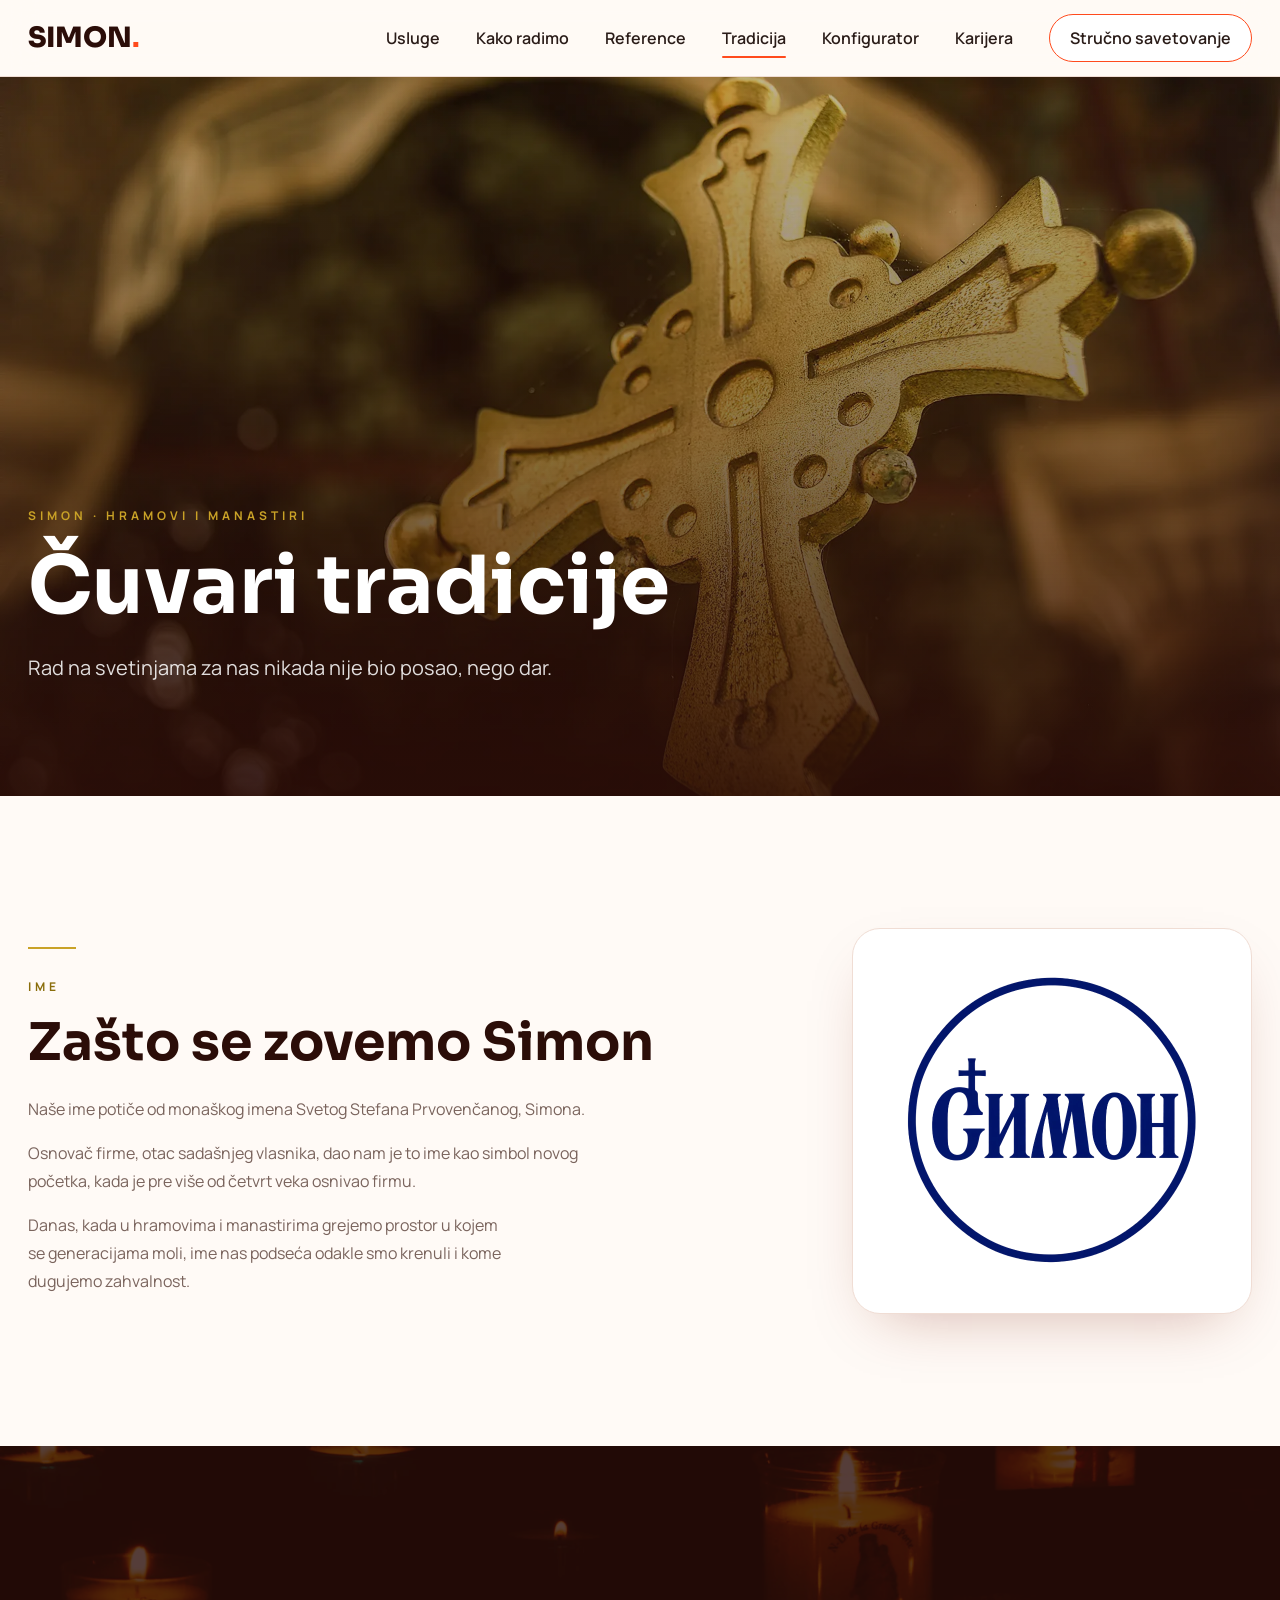
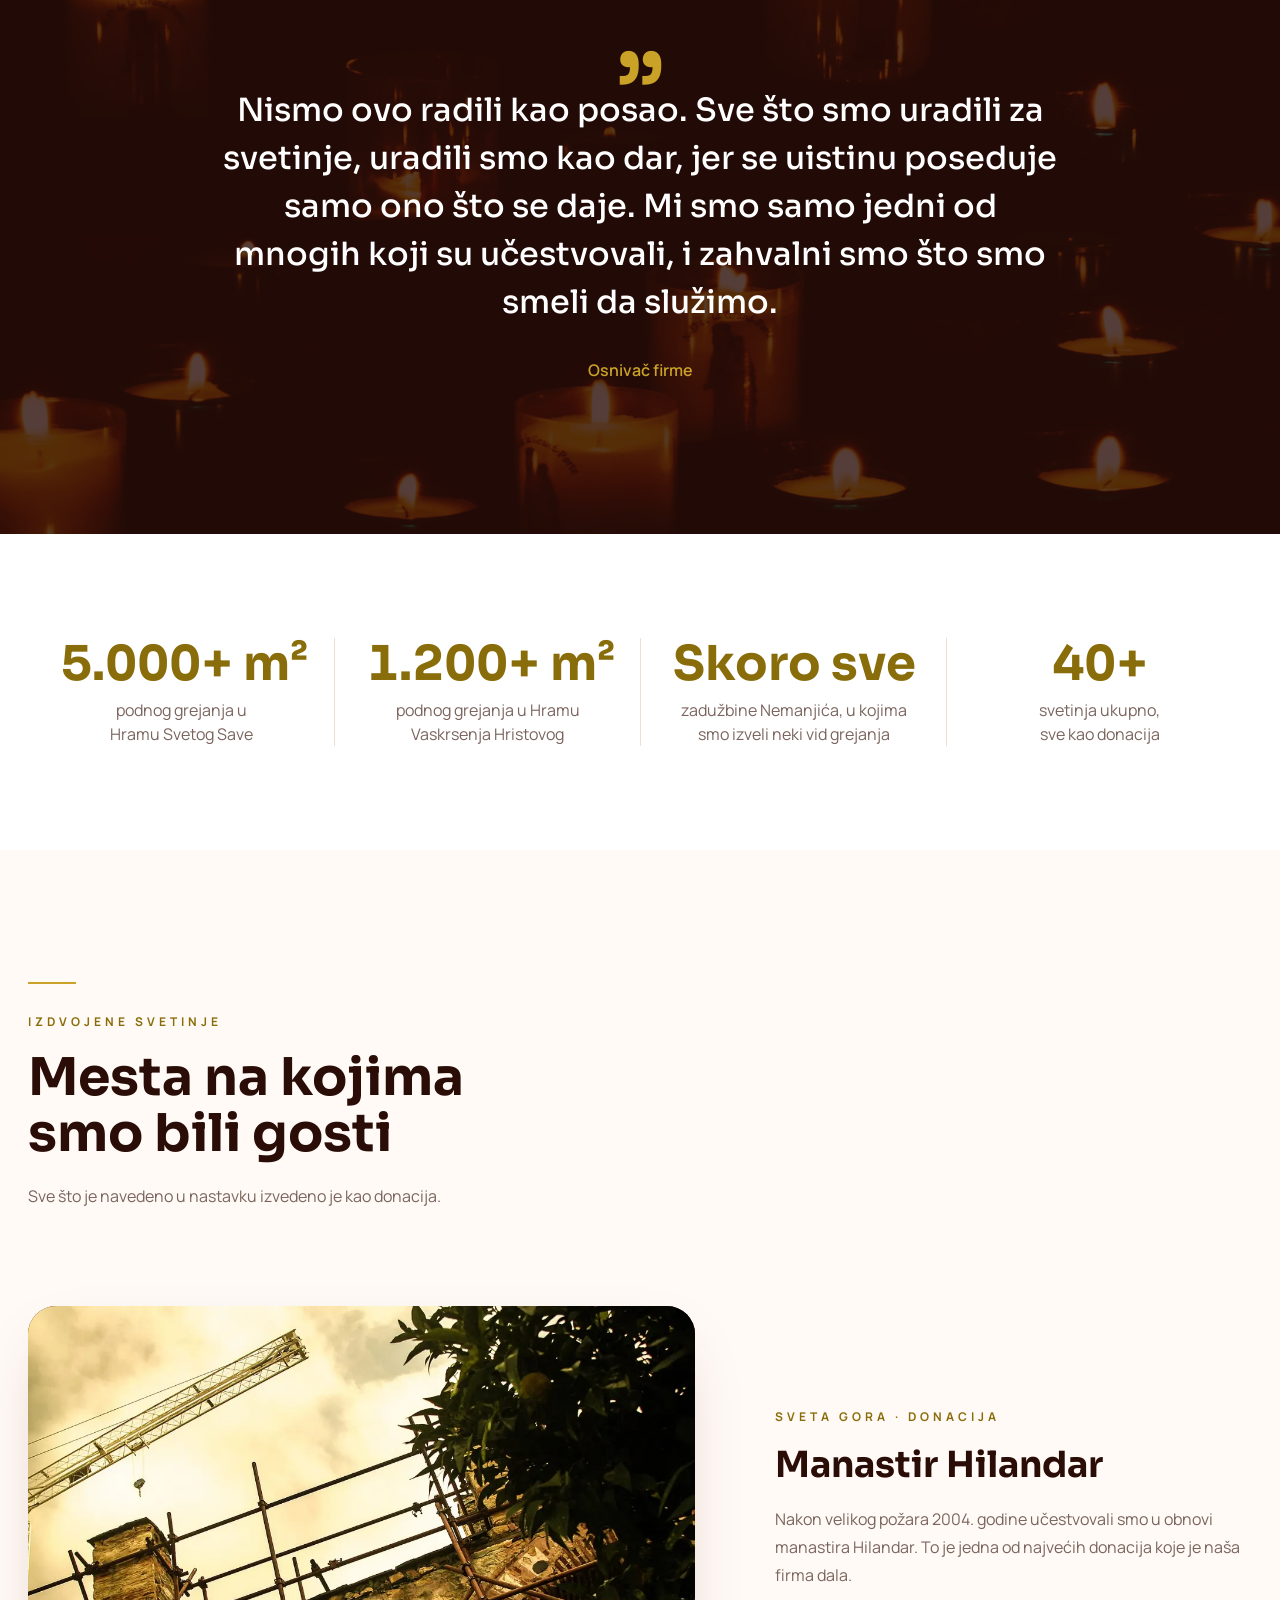
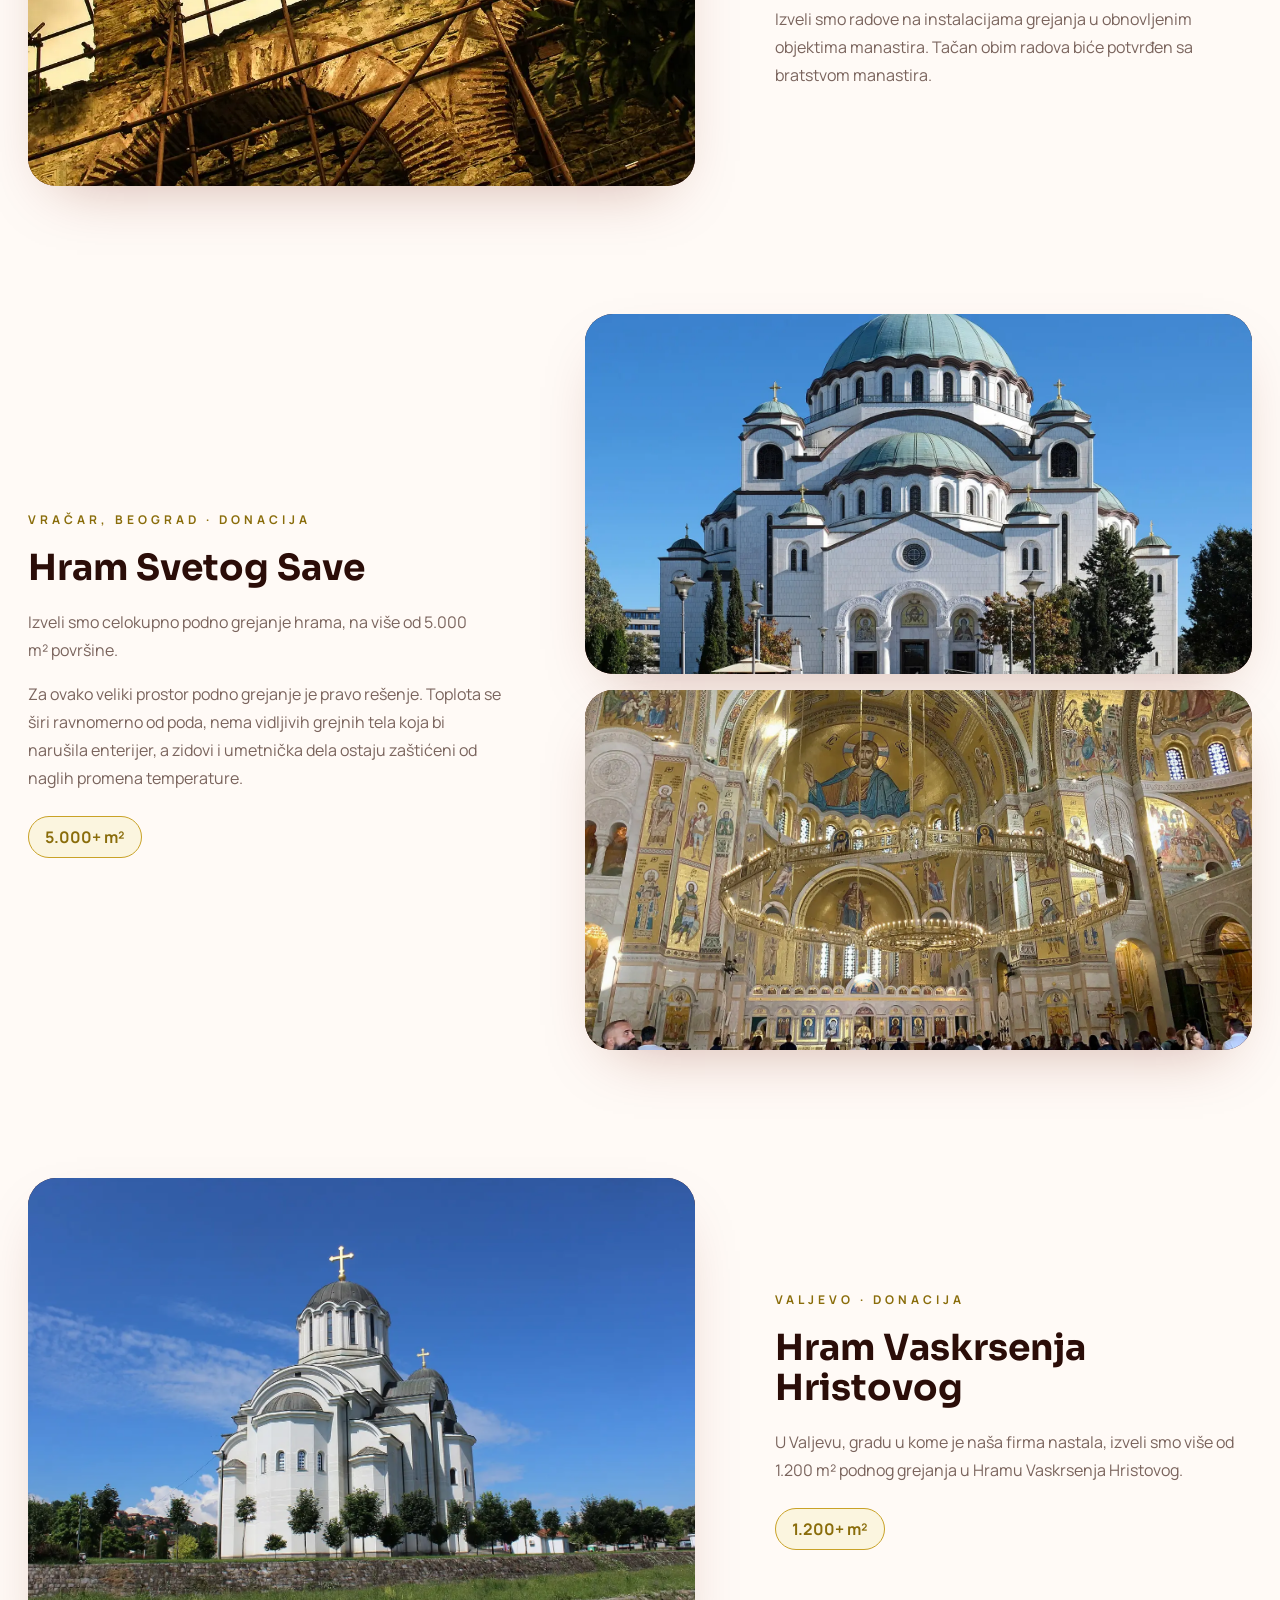
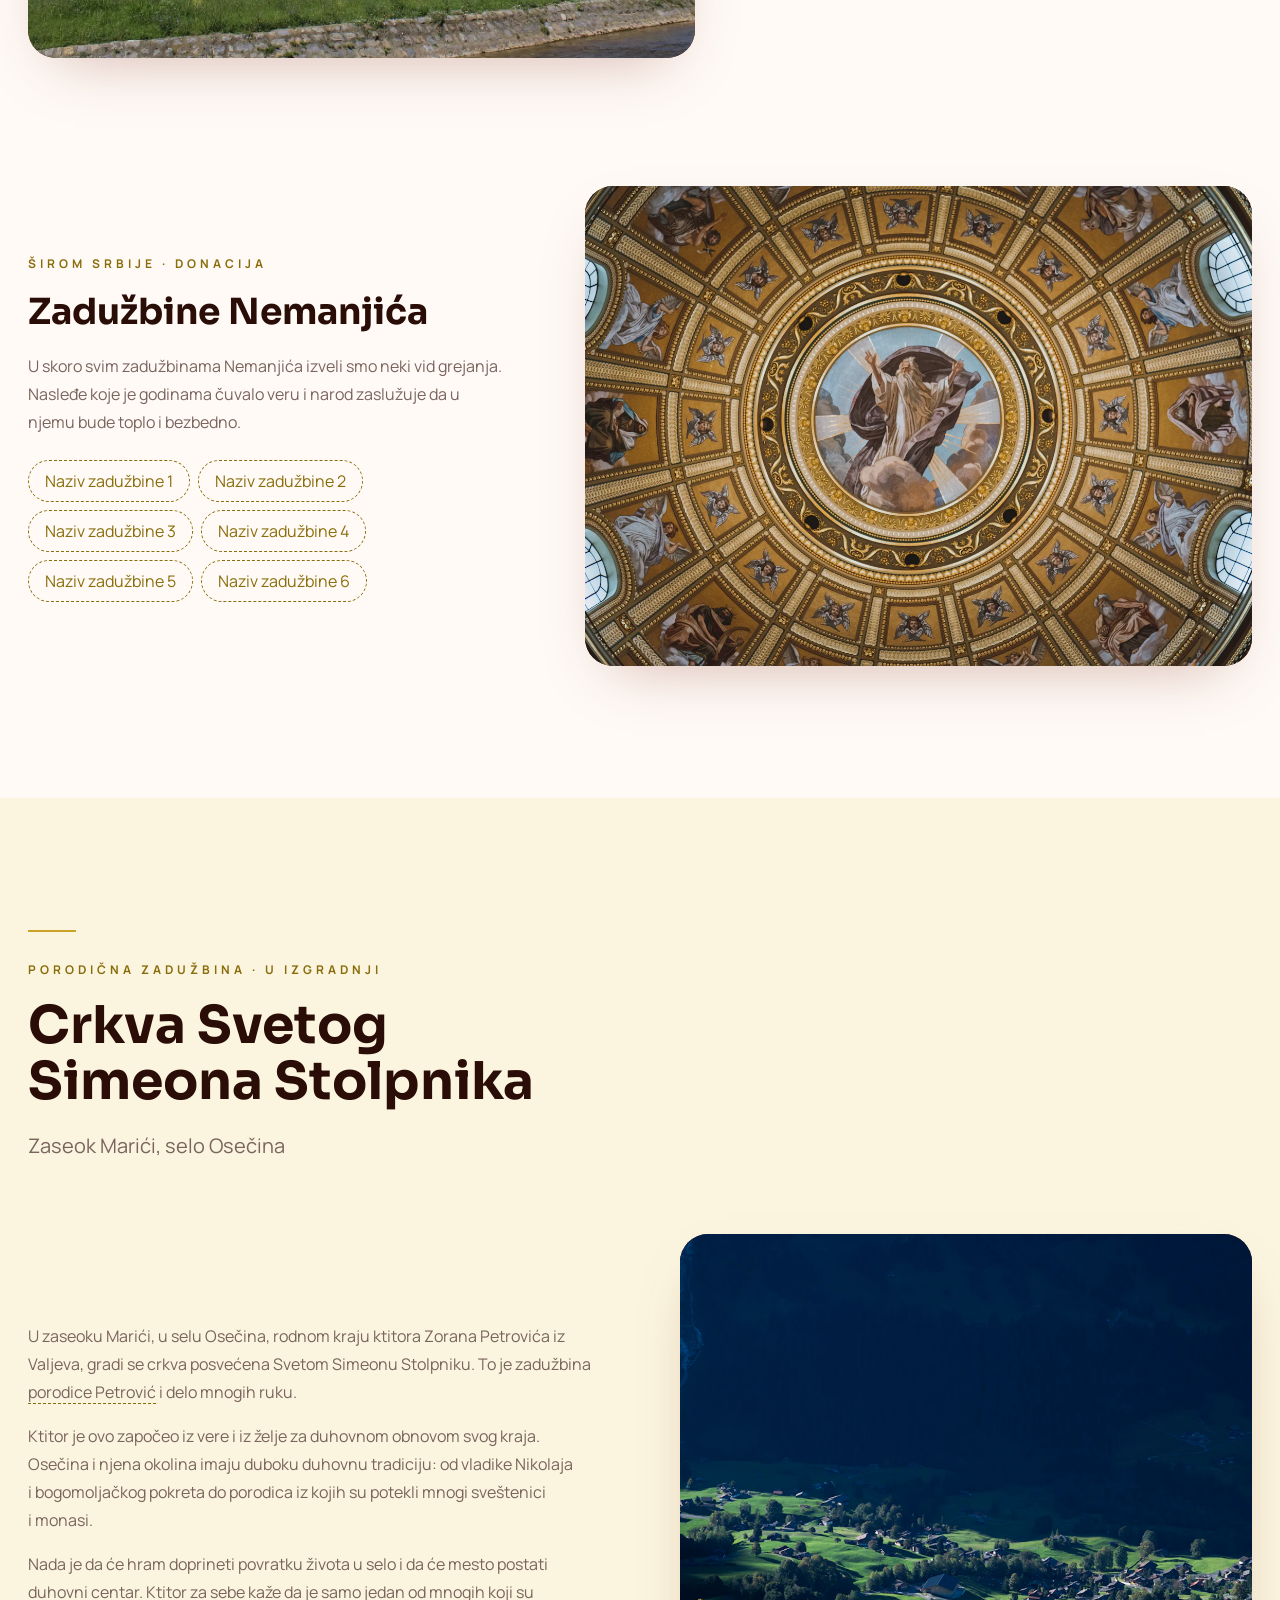
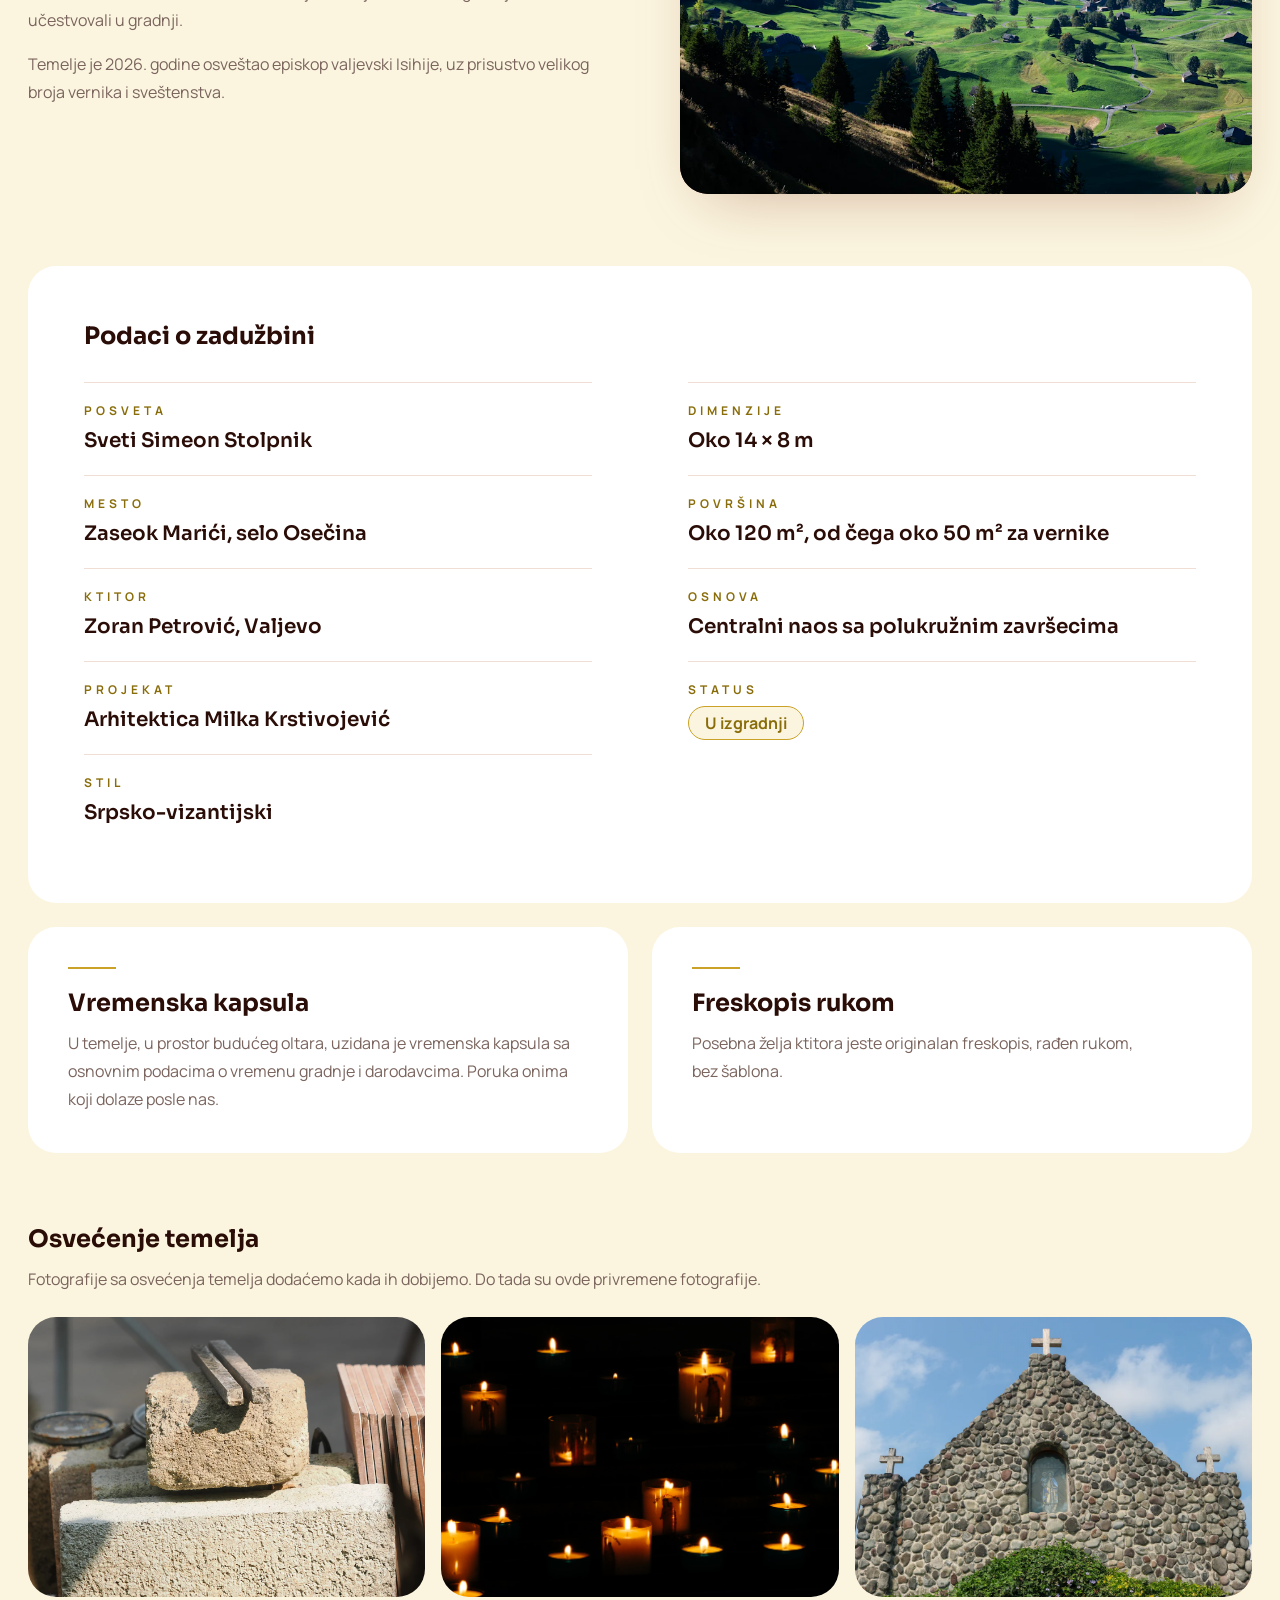
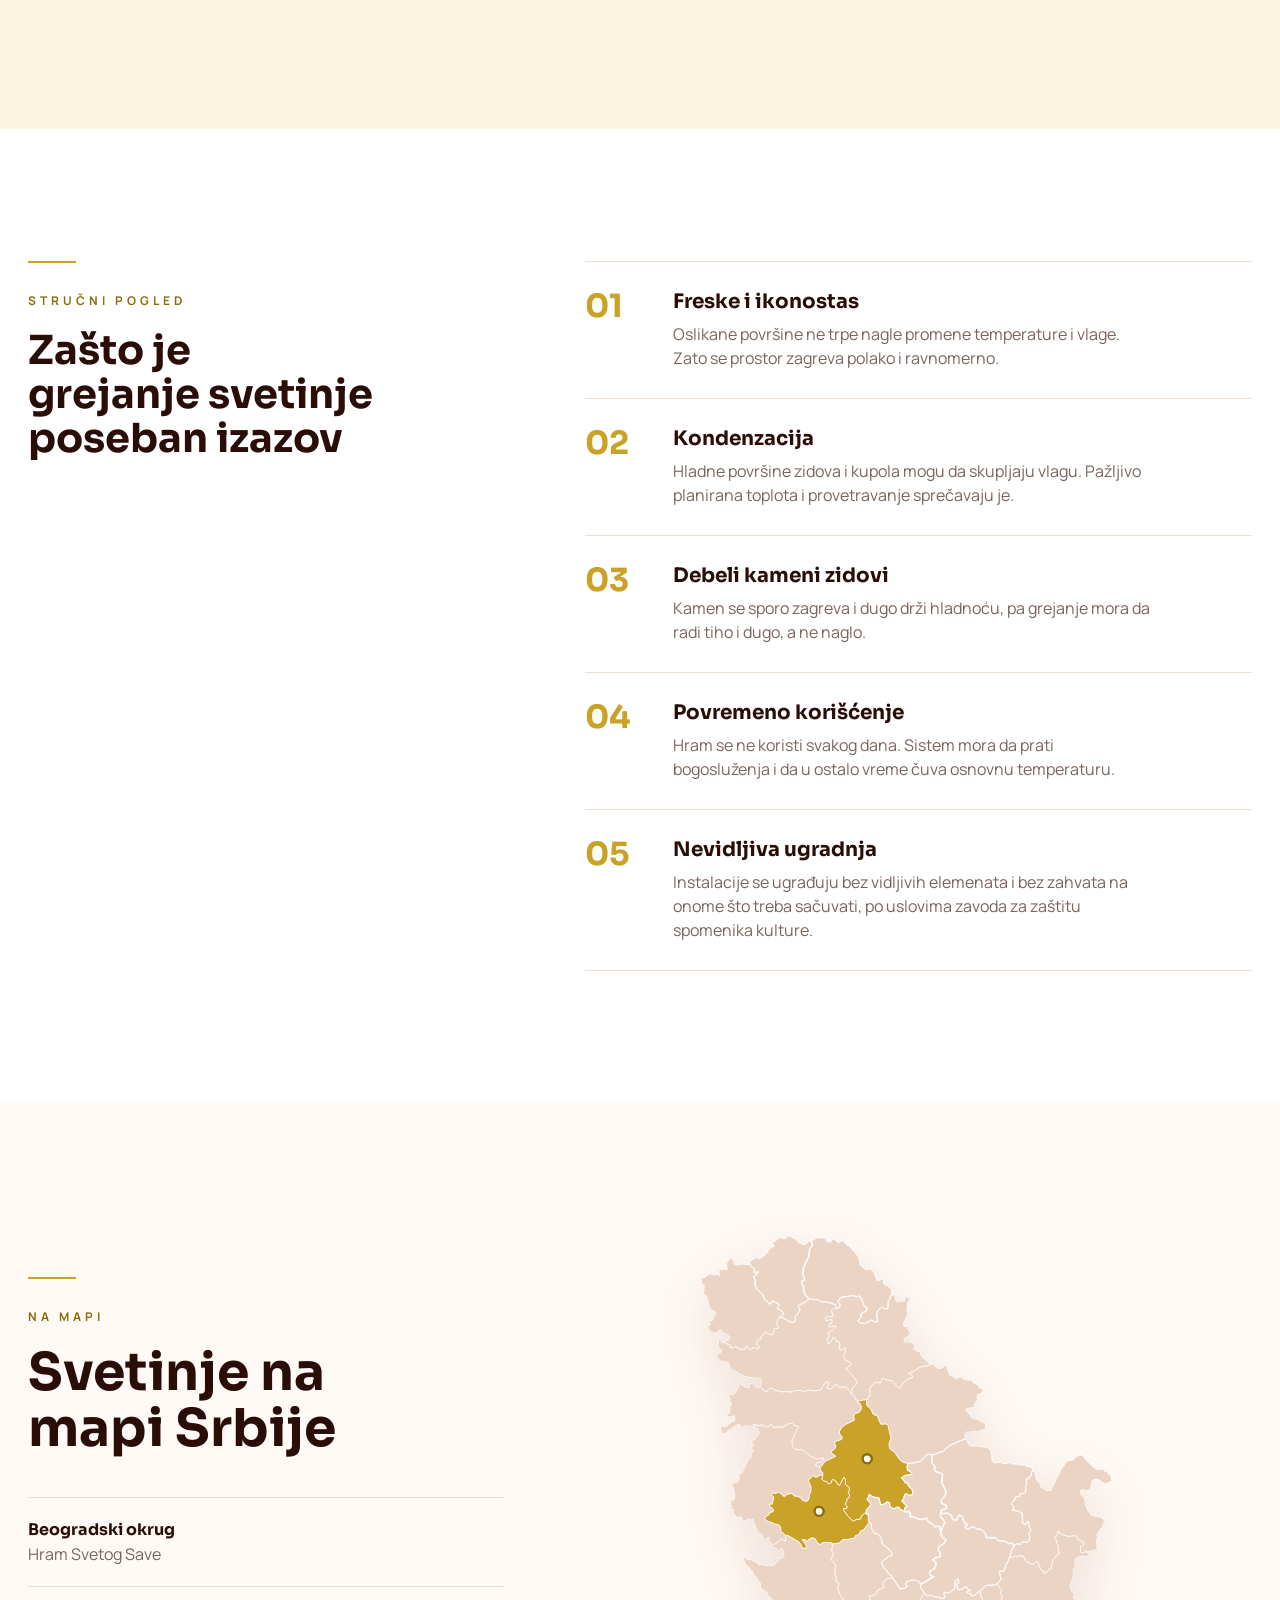
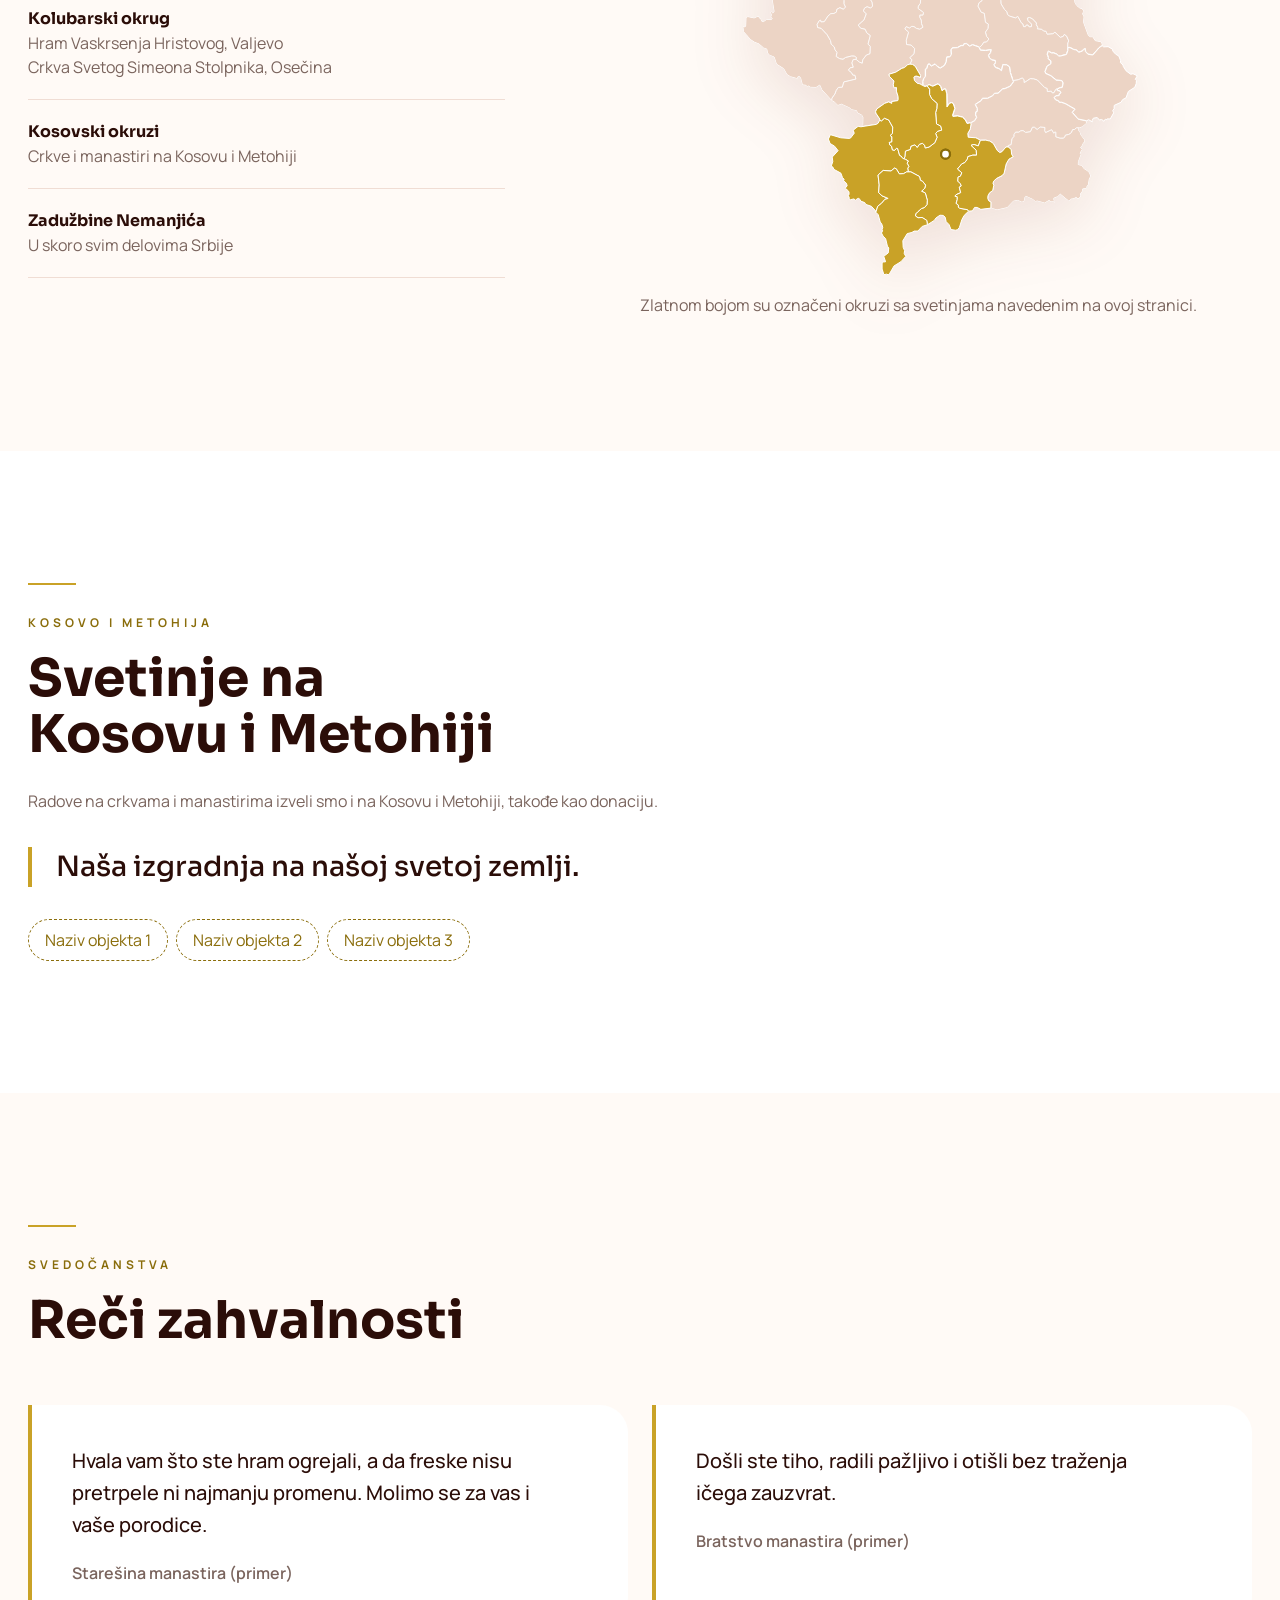
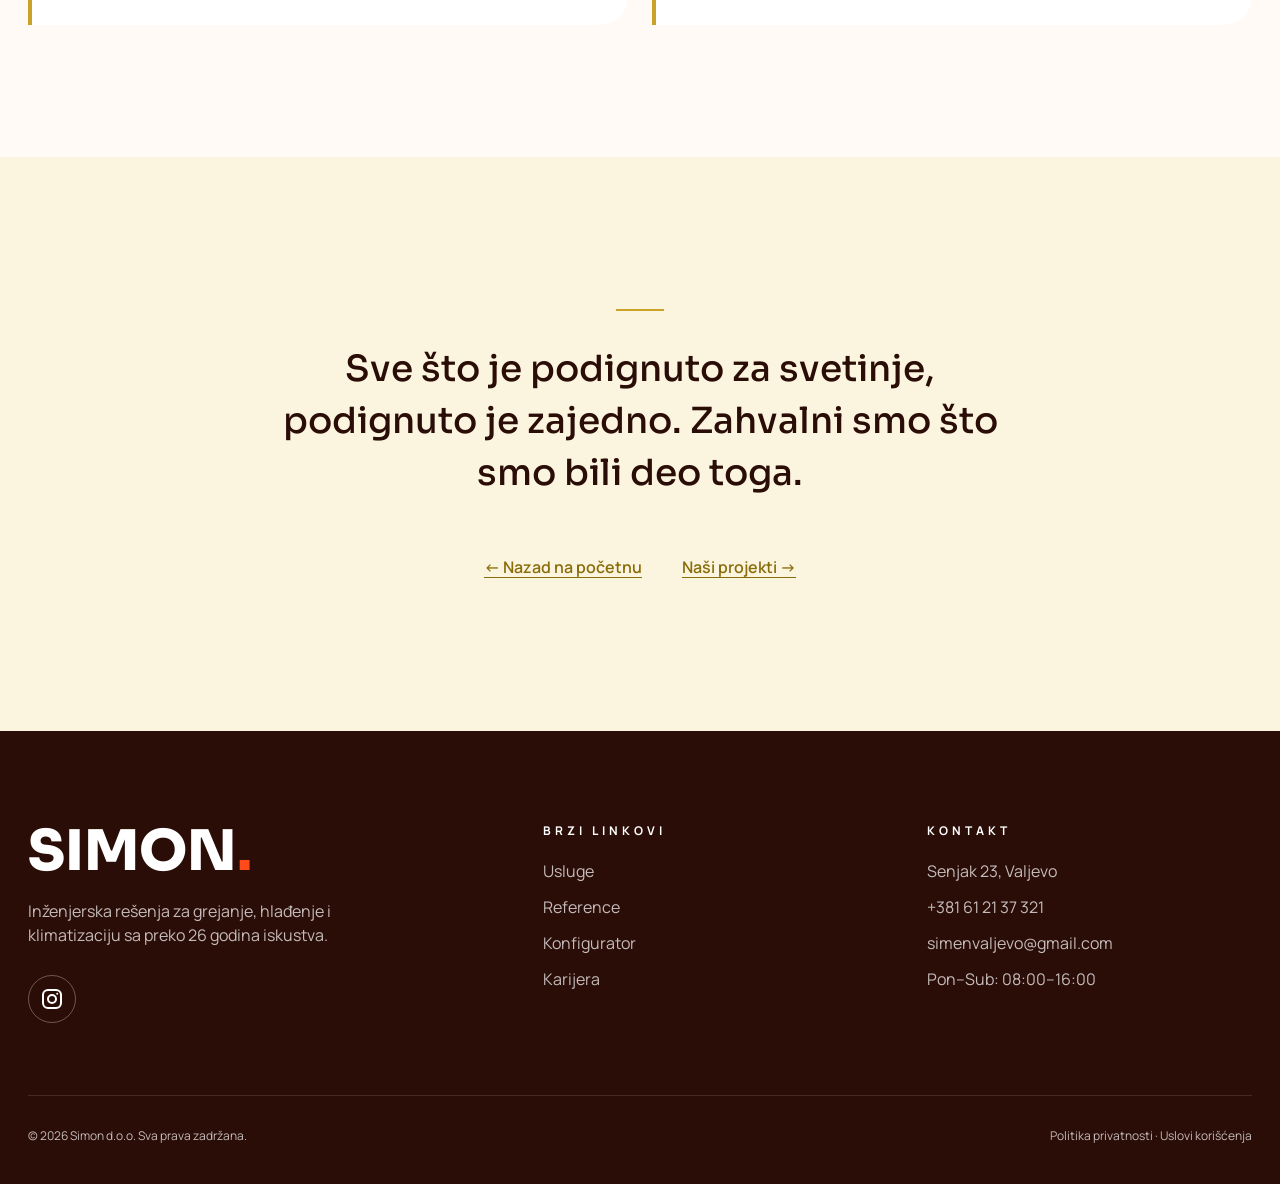
==== commit e3f23e57: "Add files via upload" ====
--- a/cuvari-tradicije/index.html
+++ b/cuvari-tradicije/index.html
@@ -326,7 +326,7 @@
       <a href="./" aria-current="page">Tradicija</a>
       <a href="../#konfigurator">Konfigurator</a>
       <a href="../#karijera">Karijera</a>
-      <a href="../#kontakt" class="btn btn-primary">Stručno savetovanje</a>
+      <a href="../strucno-savetovanje/" class="btn btn-primary">Stručno savetovanje</a>
     </nav>
     <button class="burger" id="burger" aria-label="Meni" aria-expanded="false">☰</button>
   </div>
@@ -527,7 +527,7 @@
         <h4>Kontakt</h4>
         <ul>
           <li>Senjak 23, Valjevo</li>
-          <li><a href="tel:+381612137321">+381 61 21 37 321</a></li>
+          <li><a href="tel:+381612137321" data-placeholder="true">+381 61 21 37 321</a></li>
           <li><a href="mailto:simenvaljevo@gmail.com">simenvaljevo@gmail.com</a></li>
           <li>Pon–Sub: 08:00–16:00</li>
         </ul>
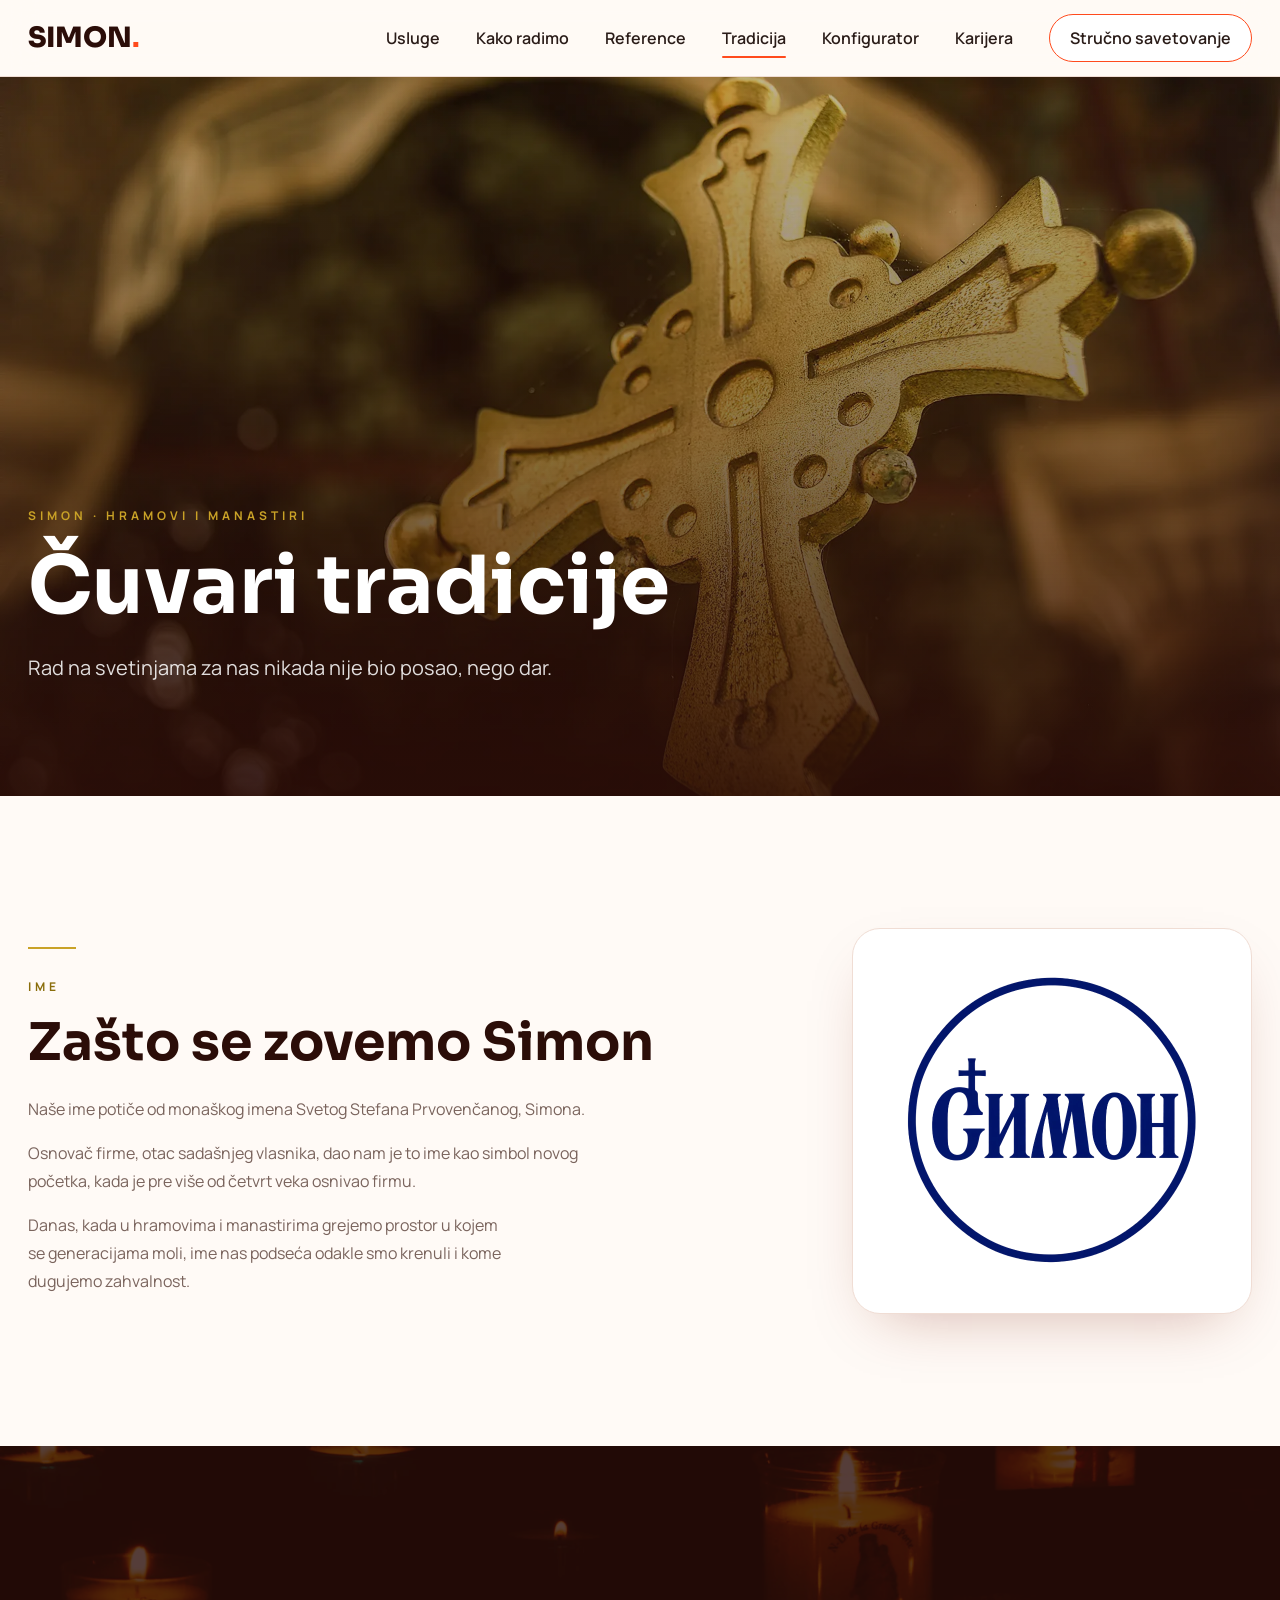
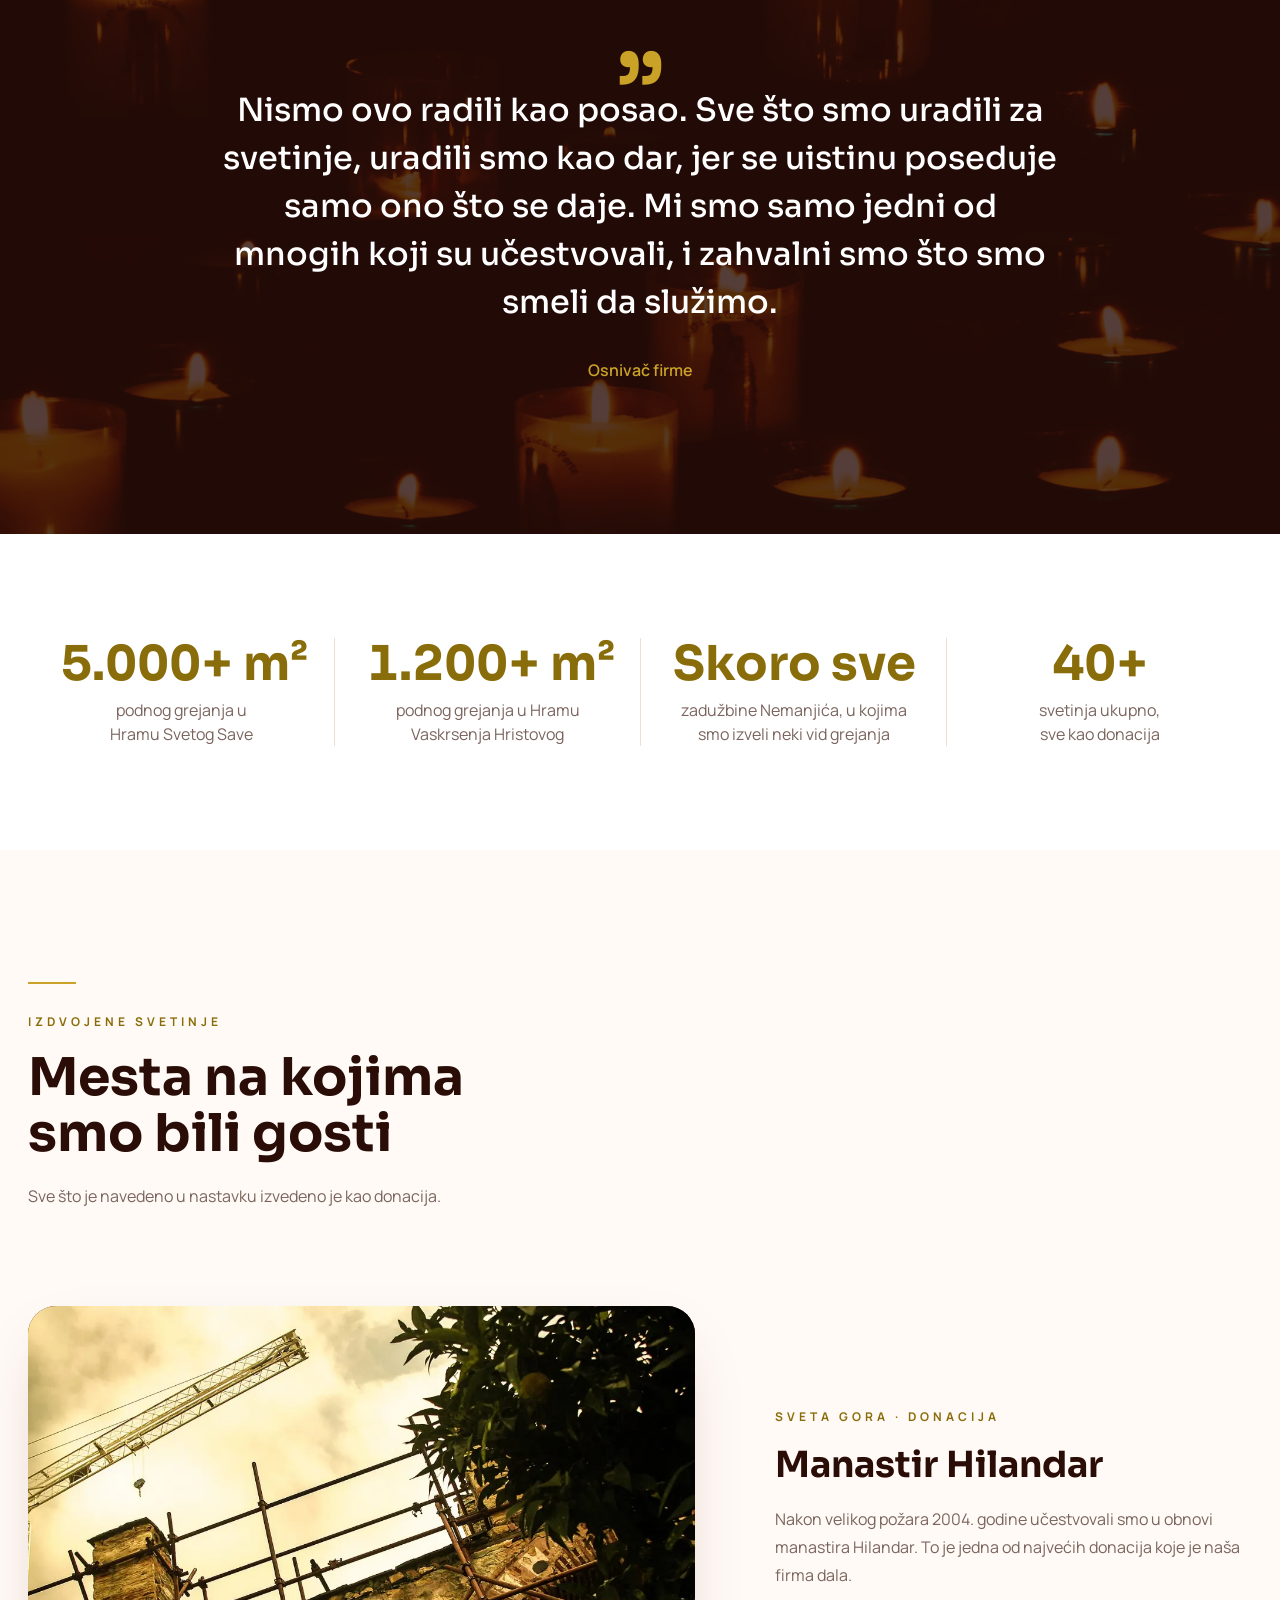
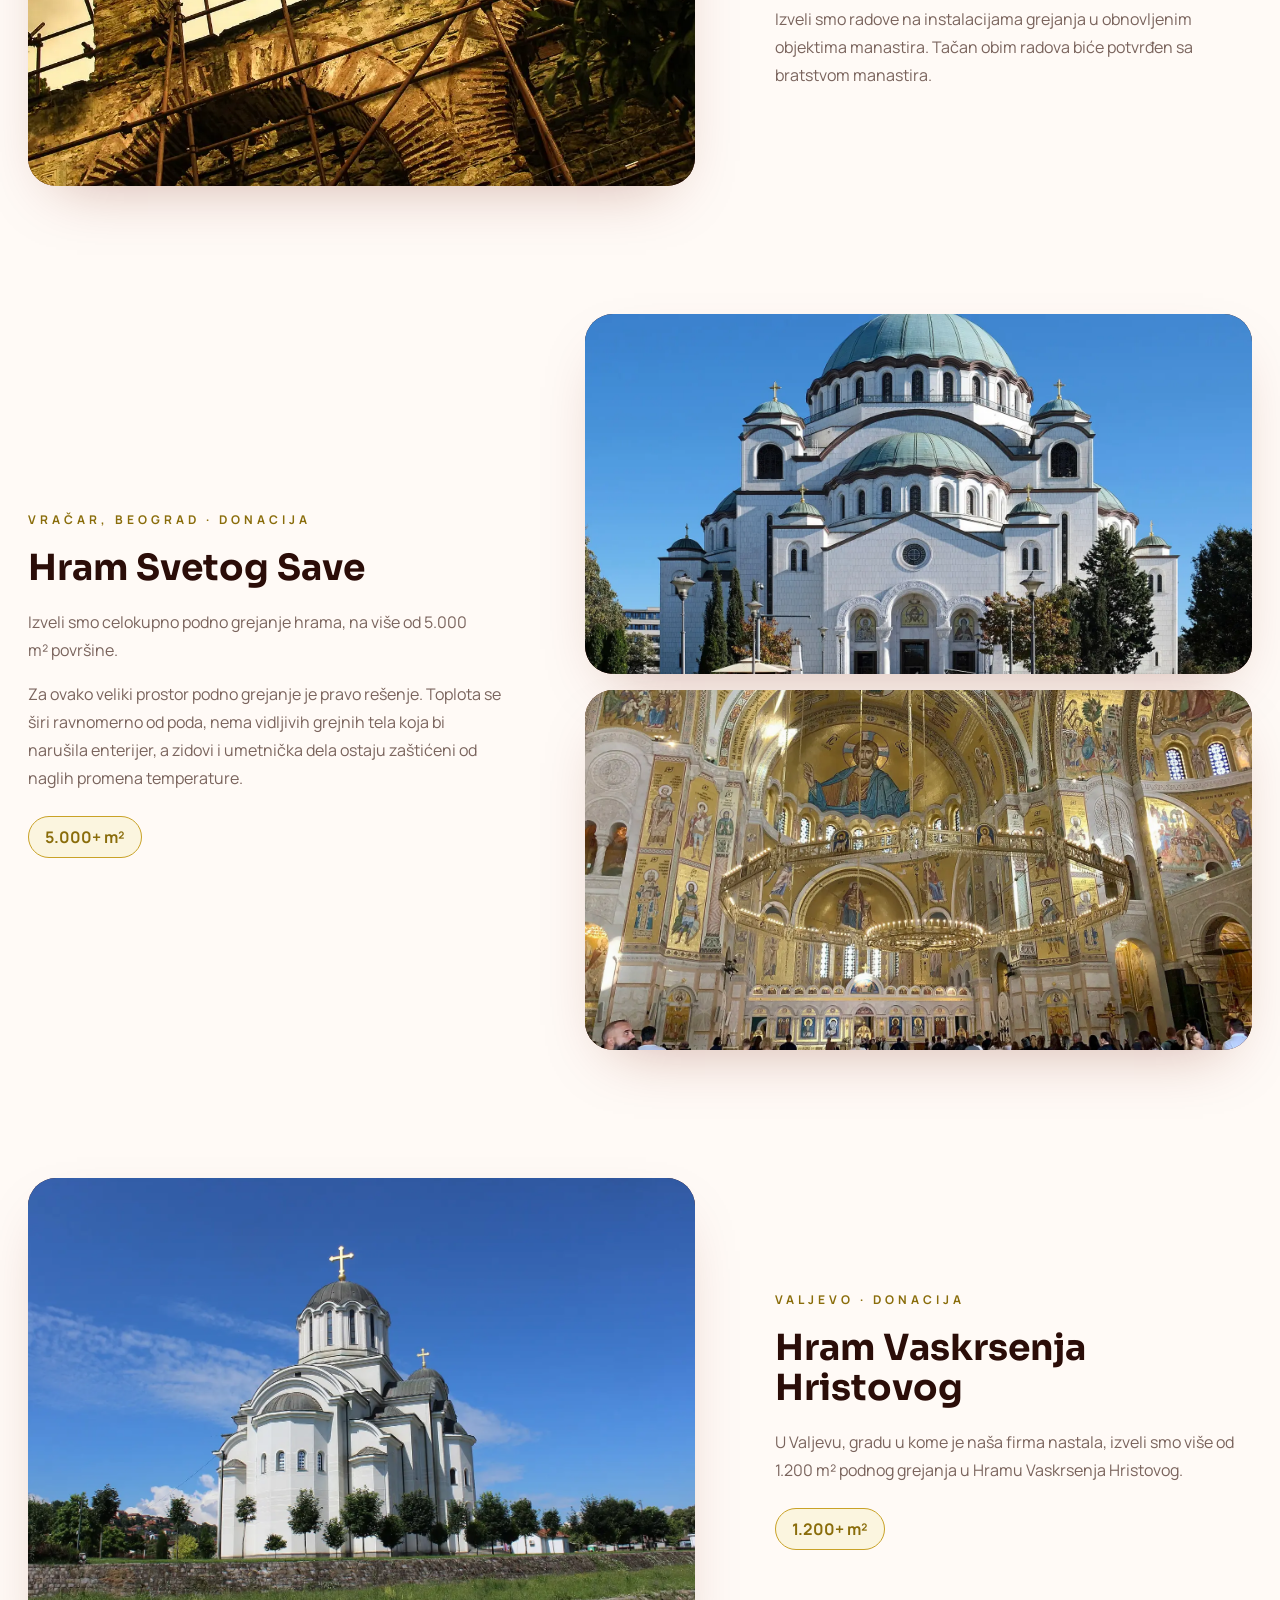
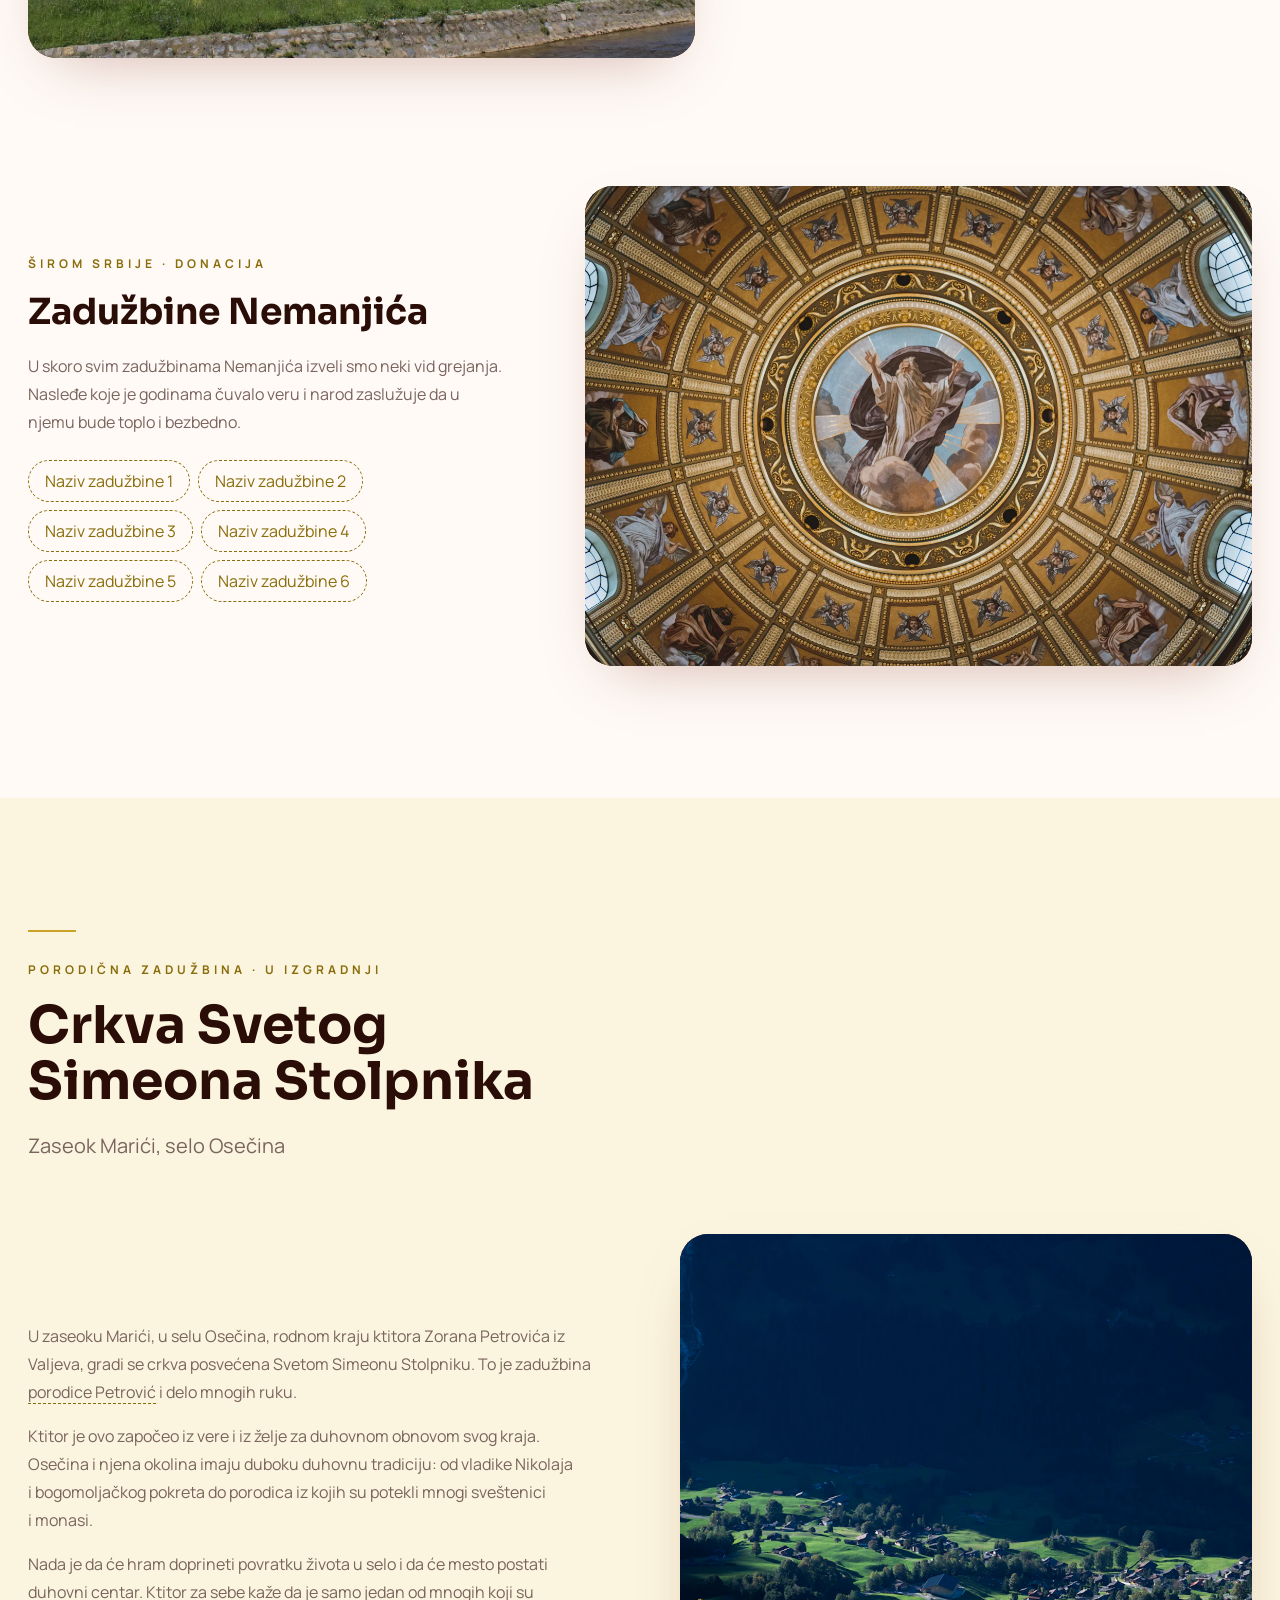
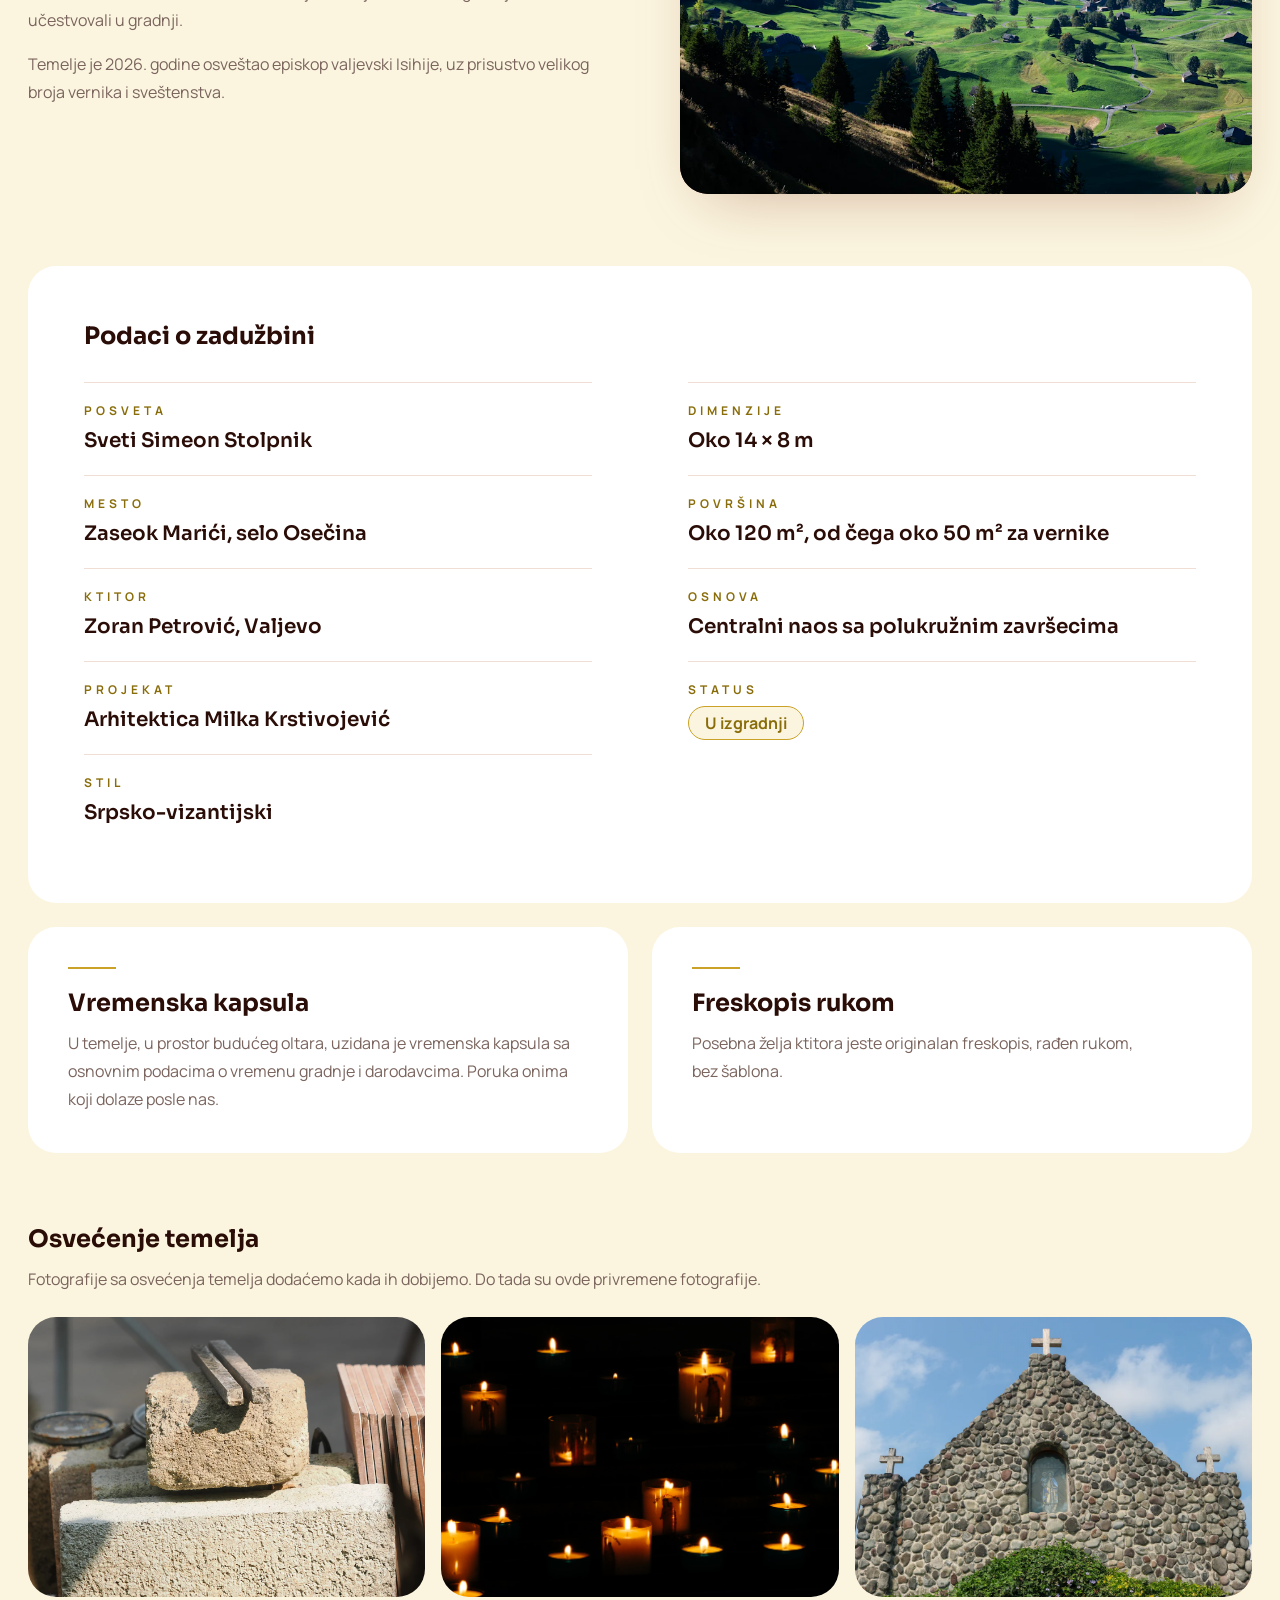
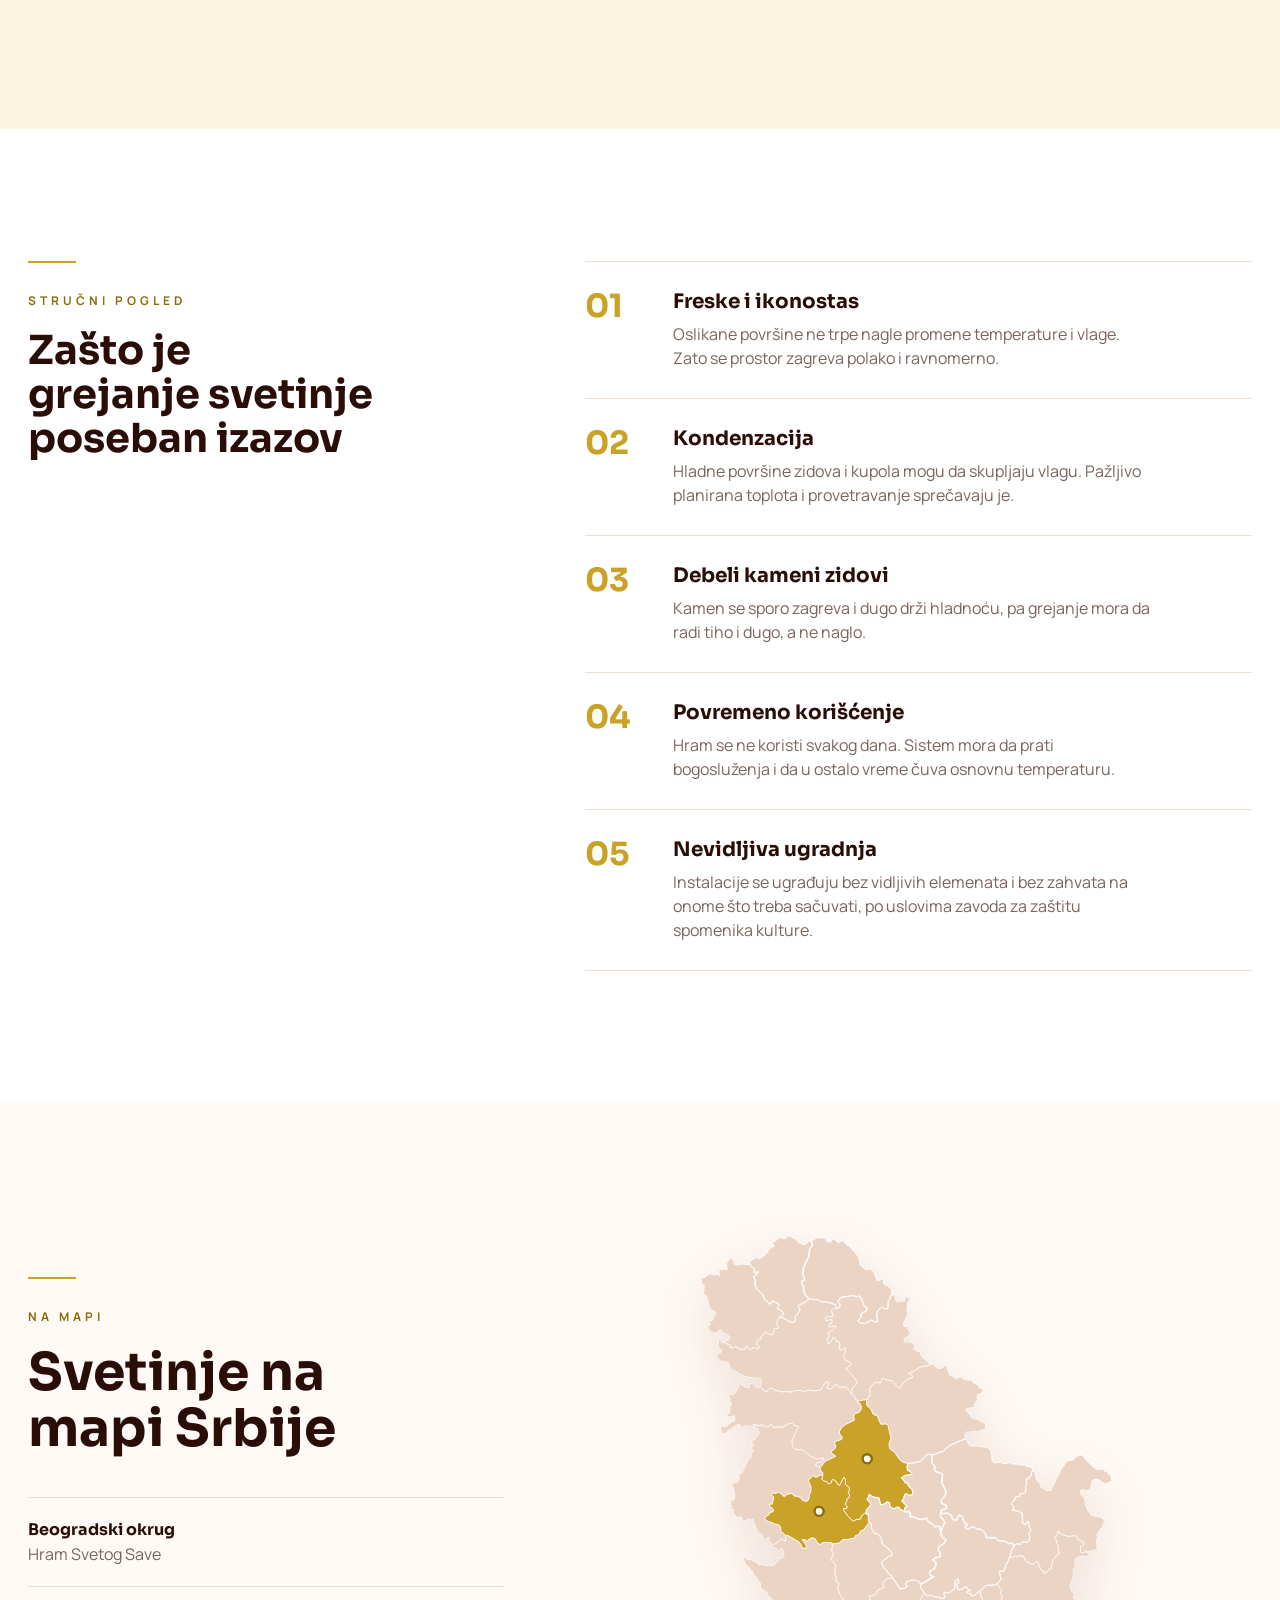
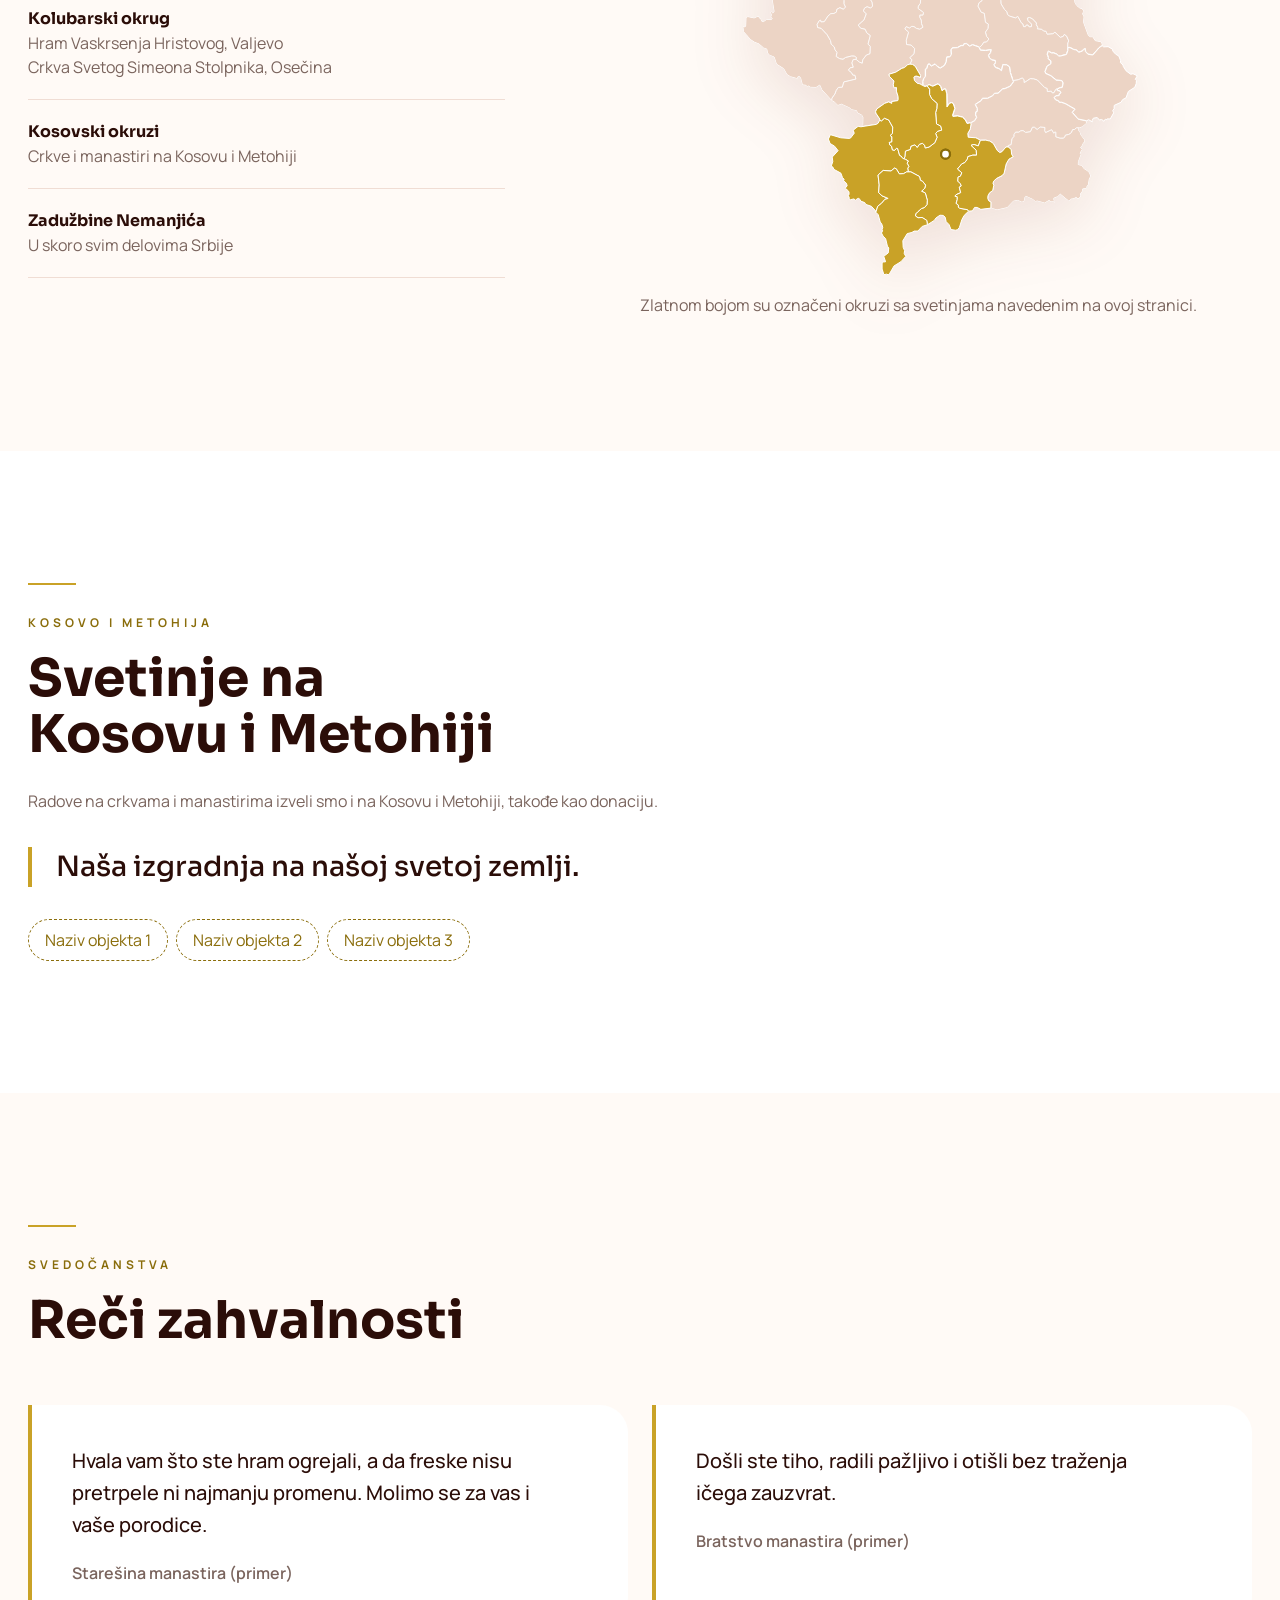
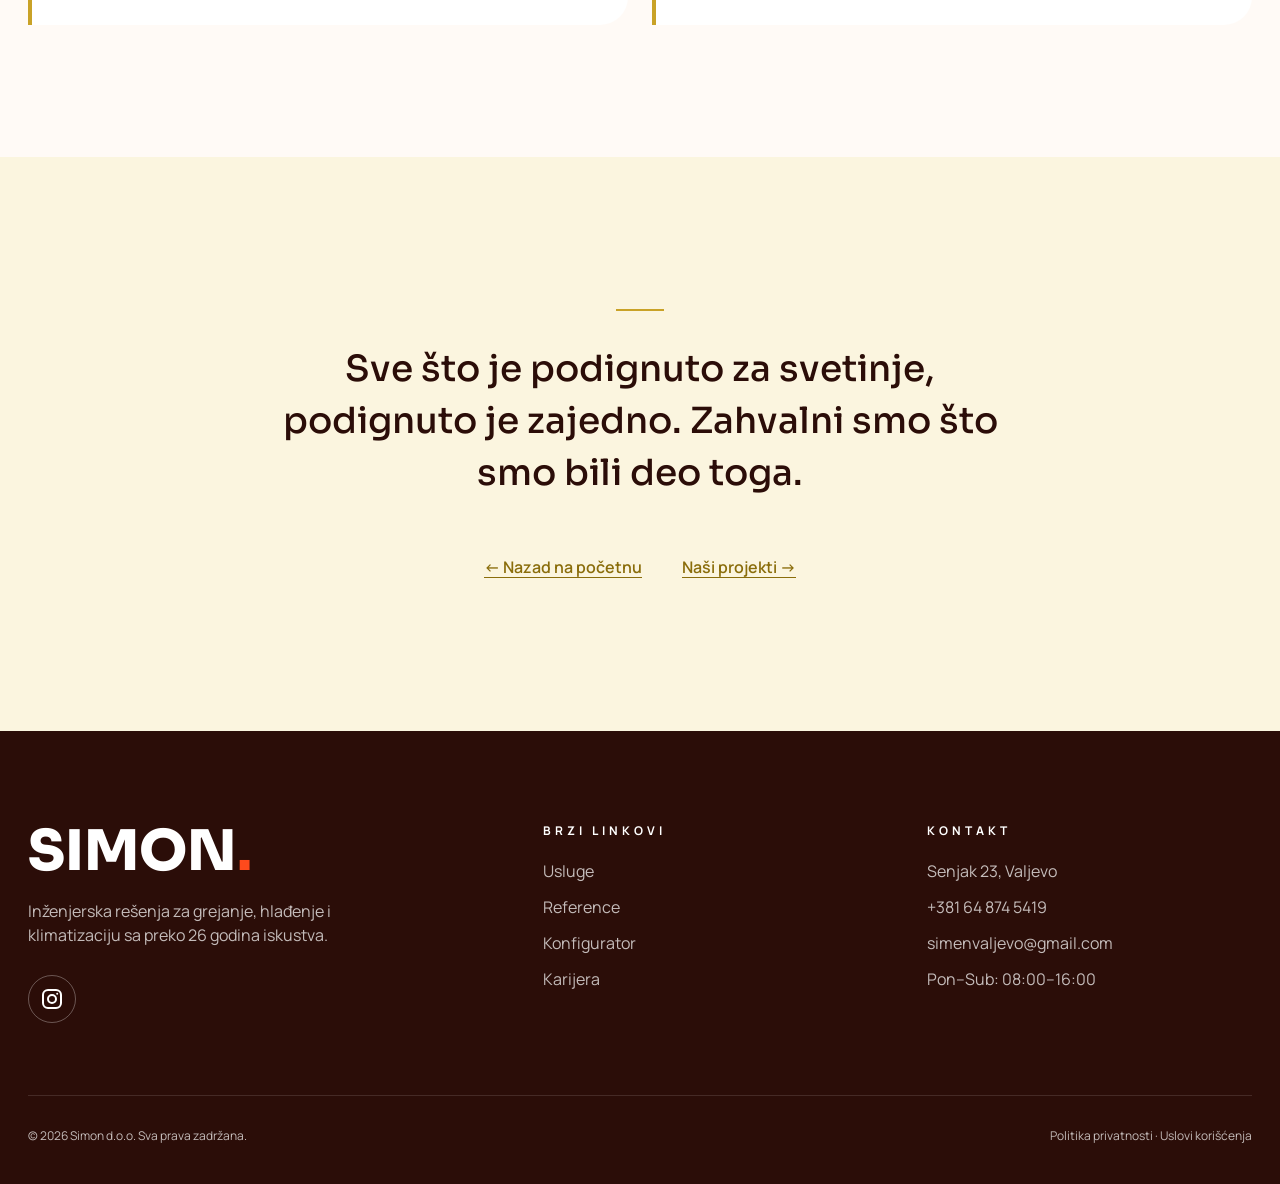
==== commit 1bc851a8: "Add files via upload" ====
--- a/cuvari-tradicije/index.html
+++ b/cuvari-tradicije/index.html
@@ -527,7 +527,7 @@
         <h4>Kontakt</h4>
         <ul>
           <li>Senjak 23, Valjevo</li>
-          <li><a href="tel:+381612137321" data-placeholder="true">+381 61 21 37 321</a></li>
+          <li><a href="tel:+381648745419">+381 64 874 5419</a></li>
           <li><a href="mailto:simenvaljevo@gmail.com">simenvaljevo@gmail.com</a></li>
           <li>Pon–Sub: 08:00–16:00</li>
         </ul>
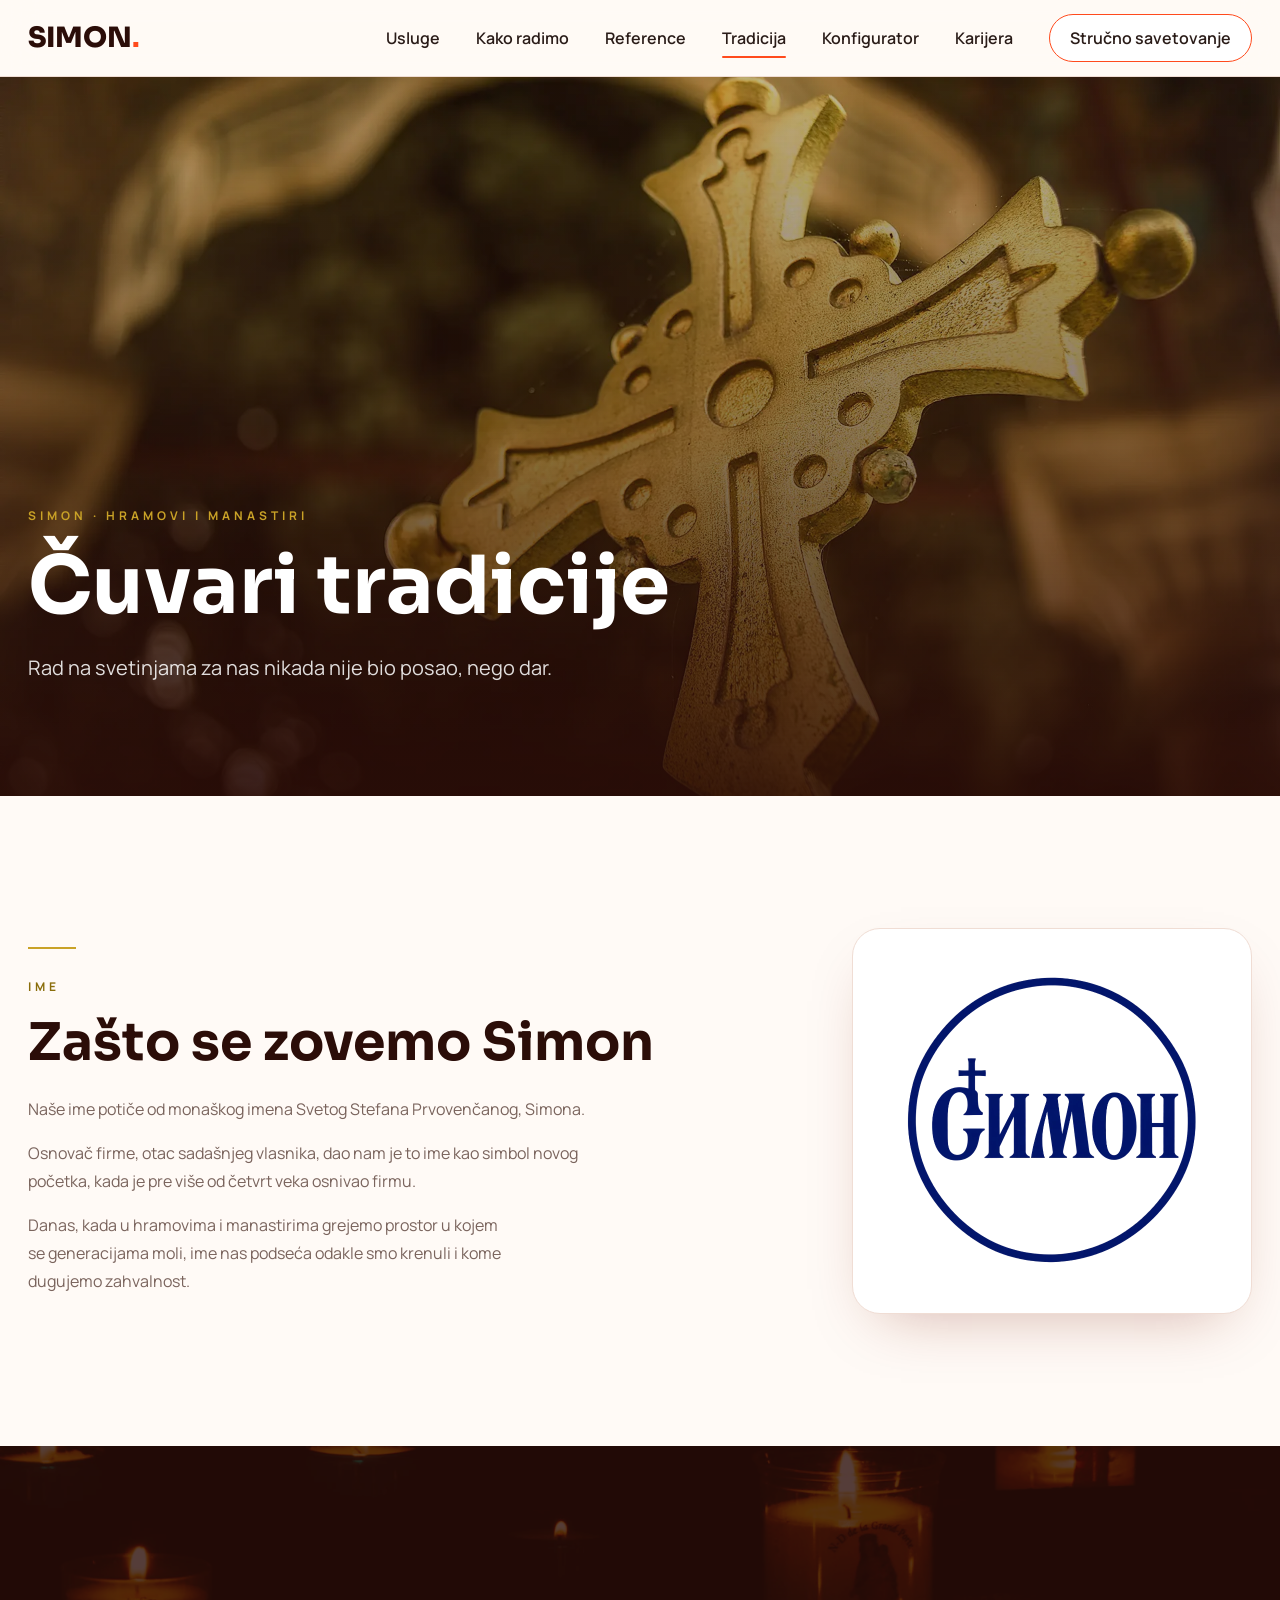
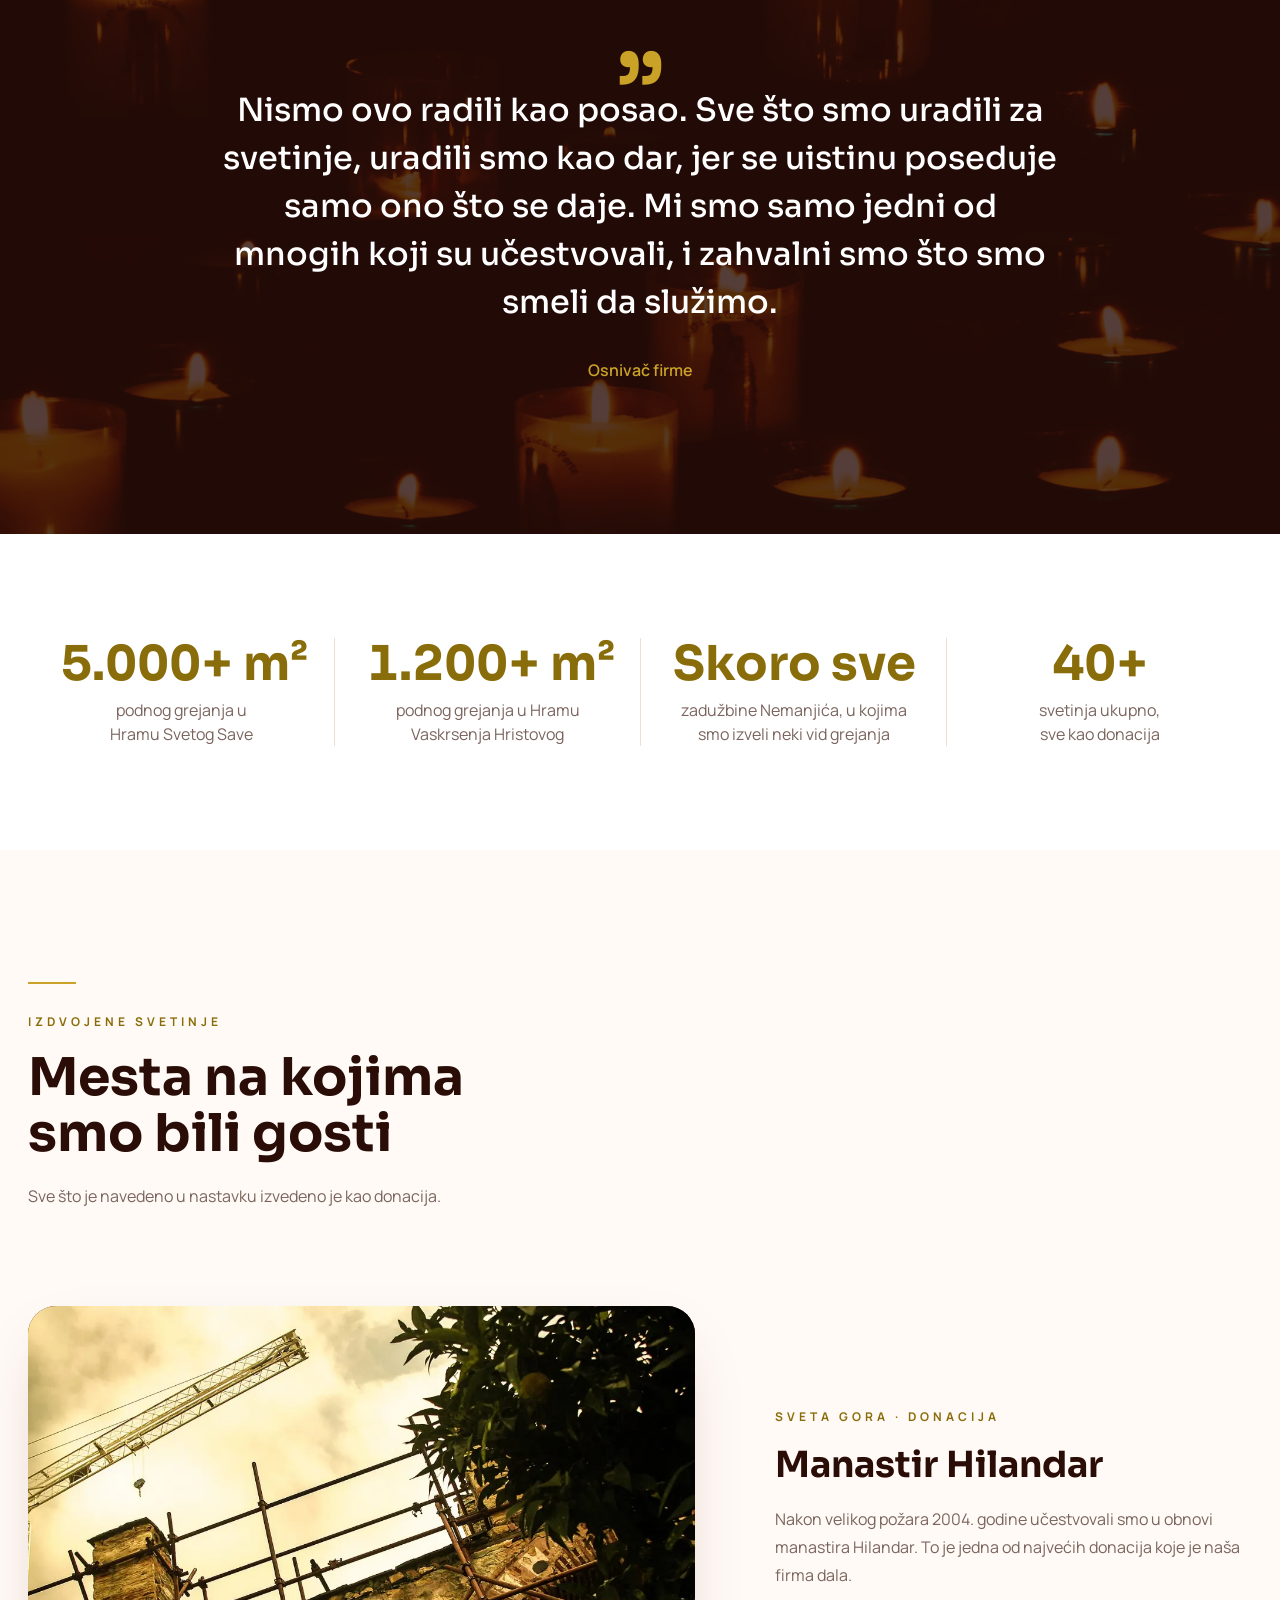
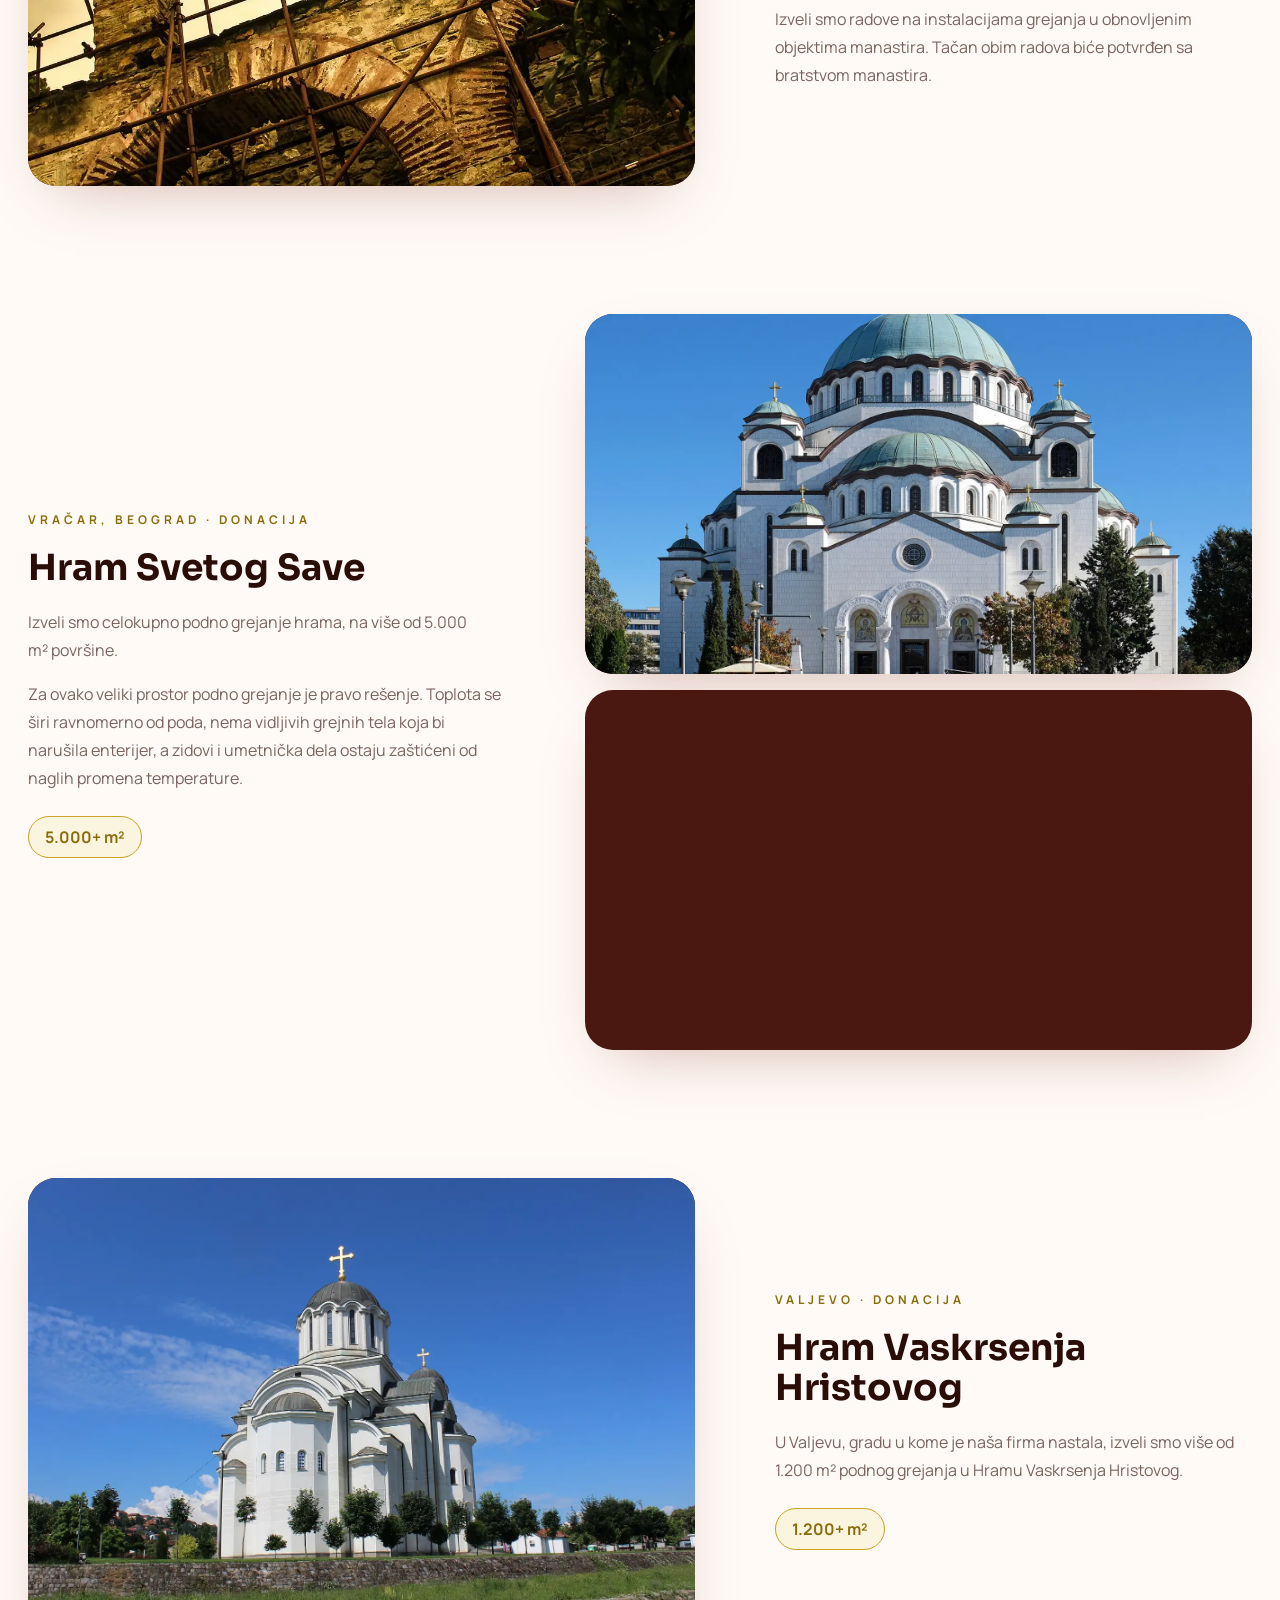
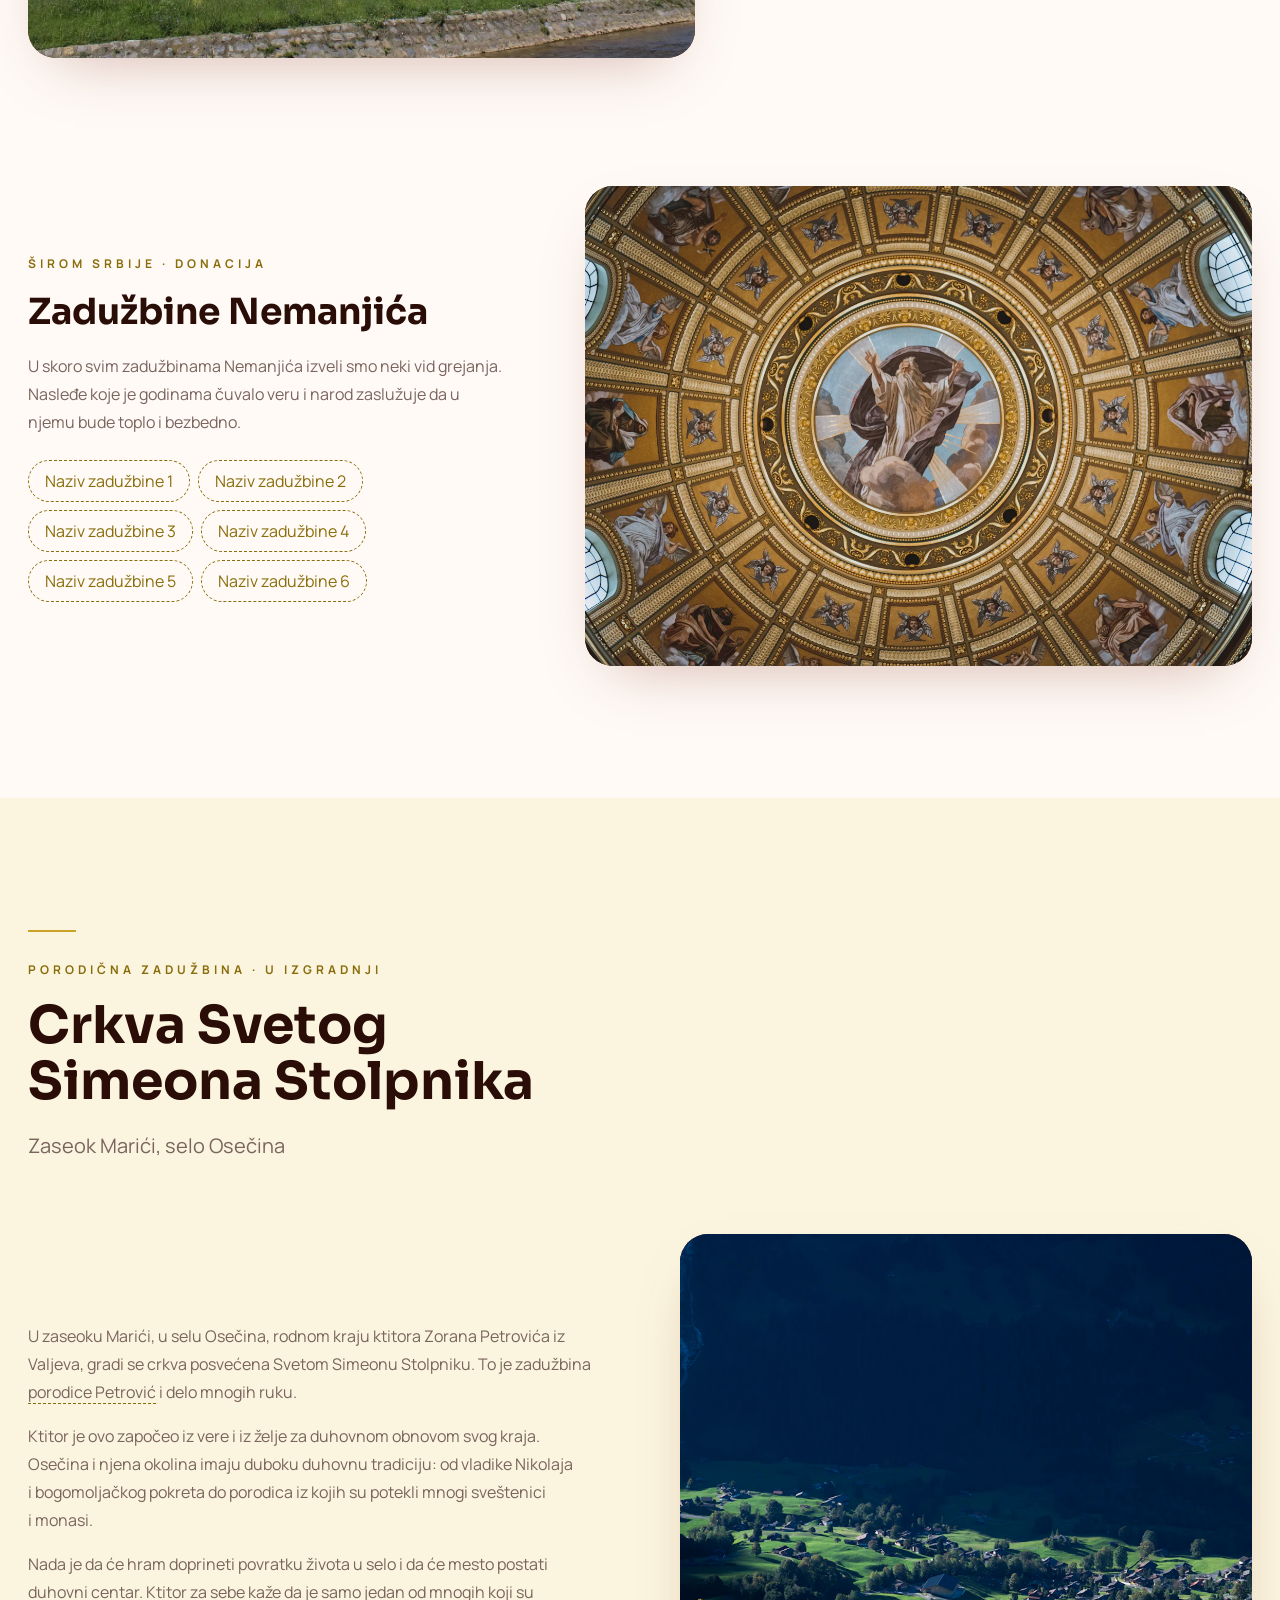
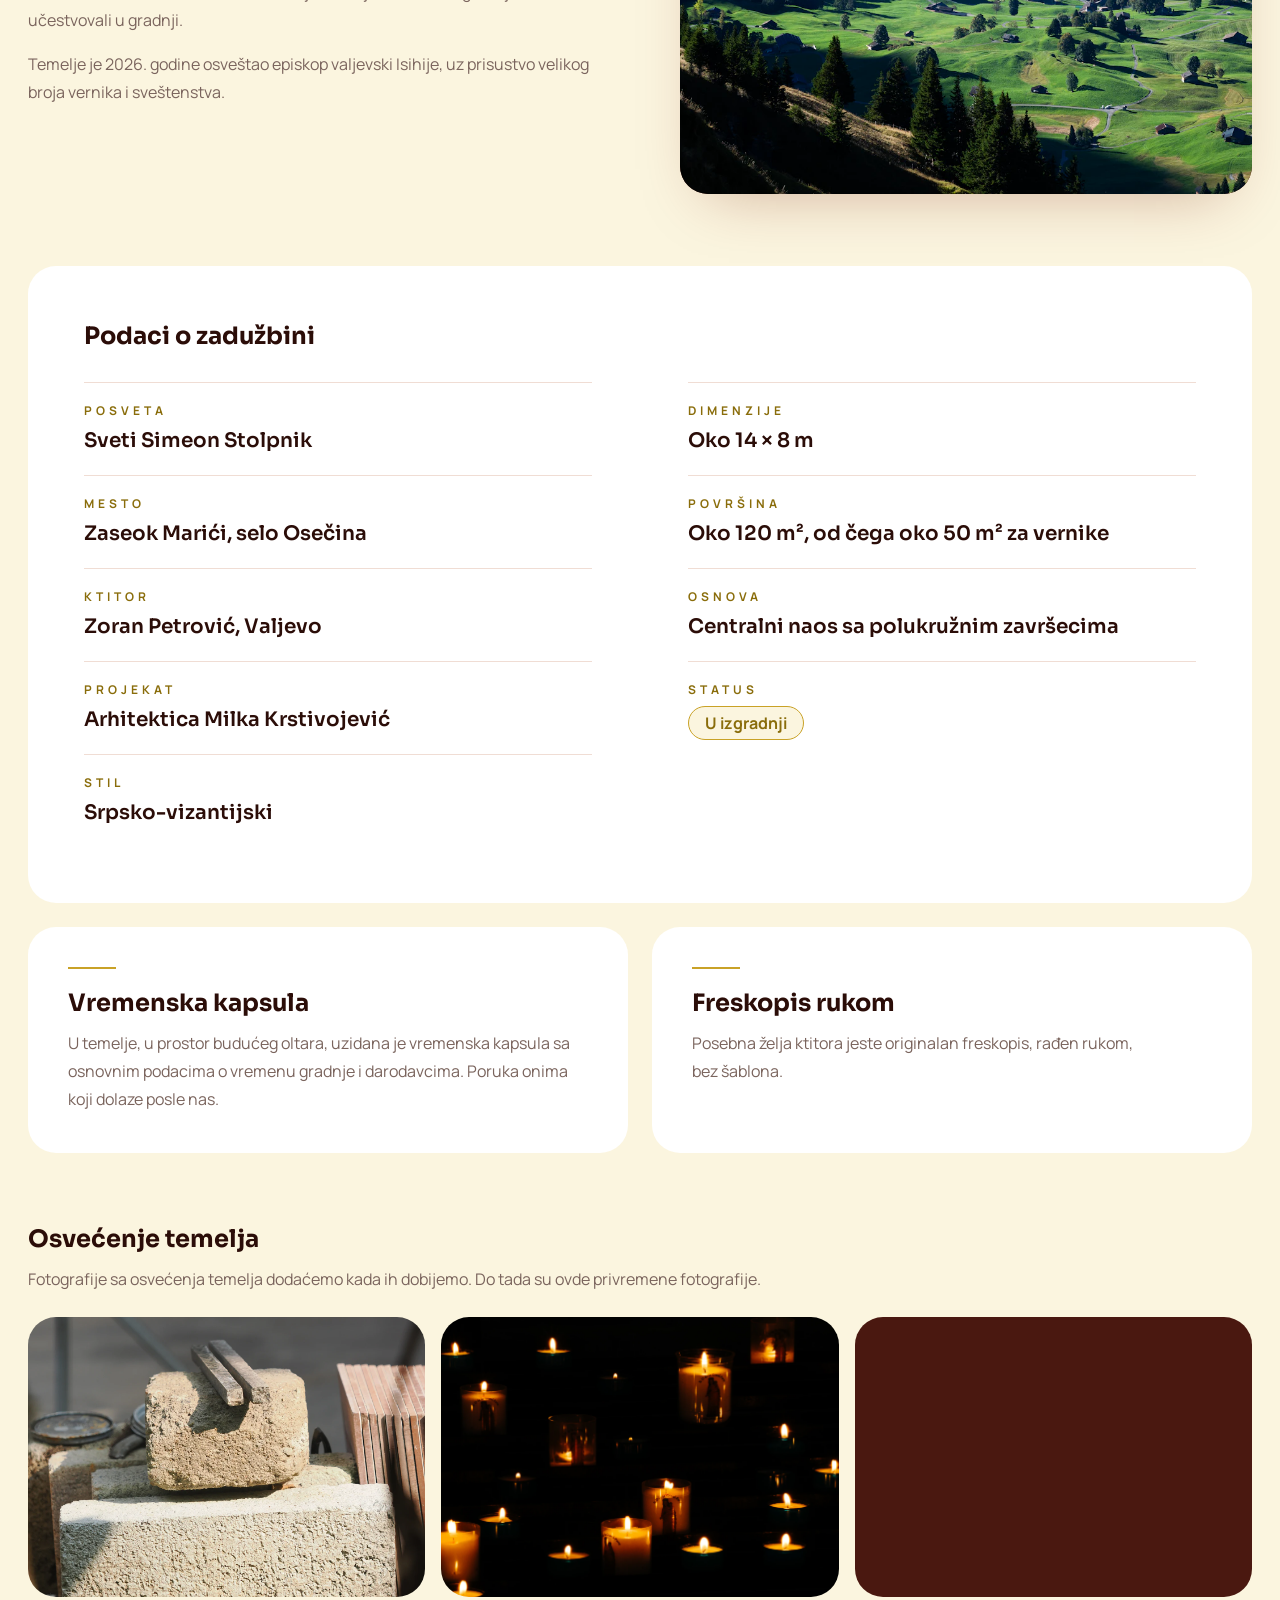
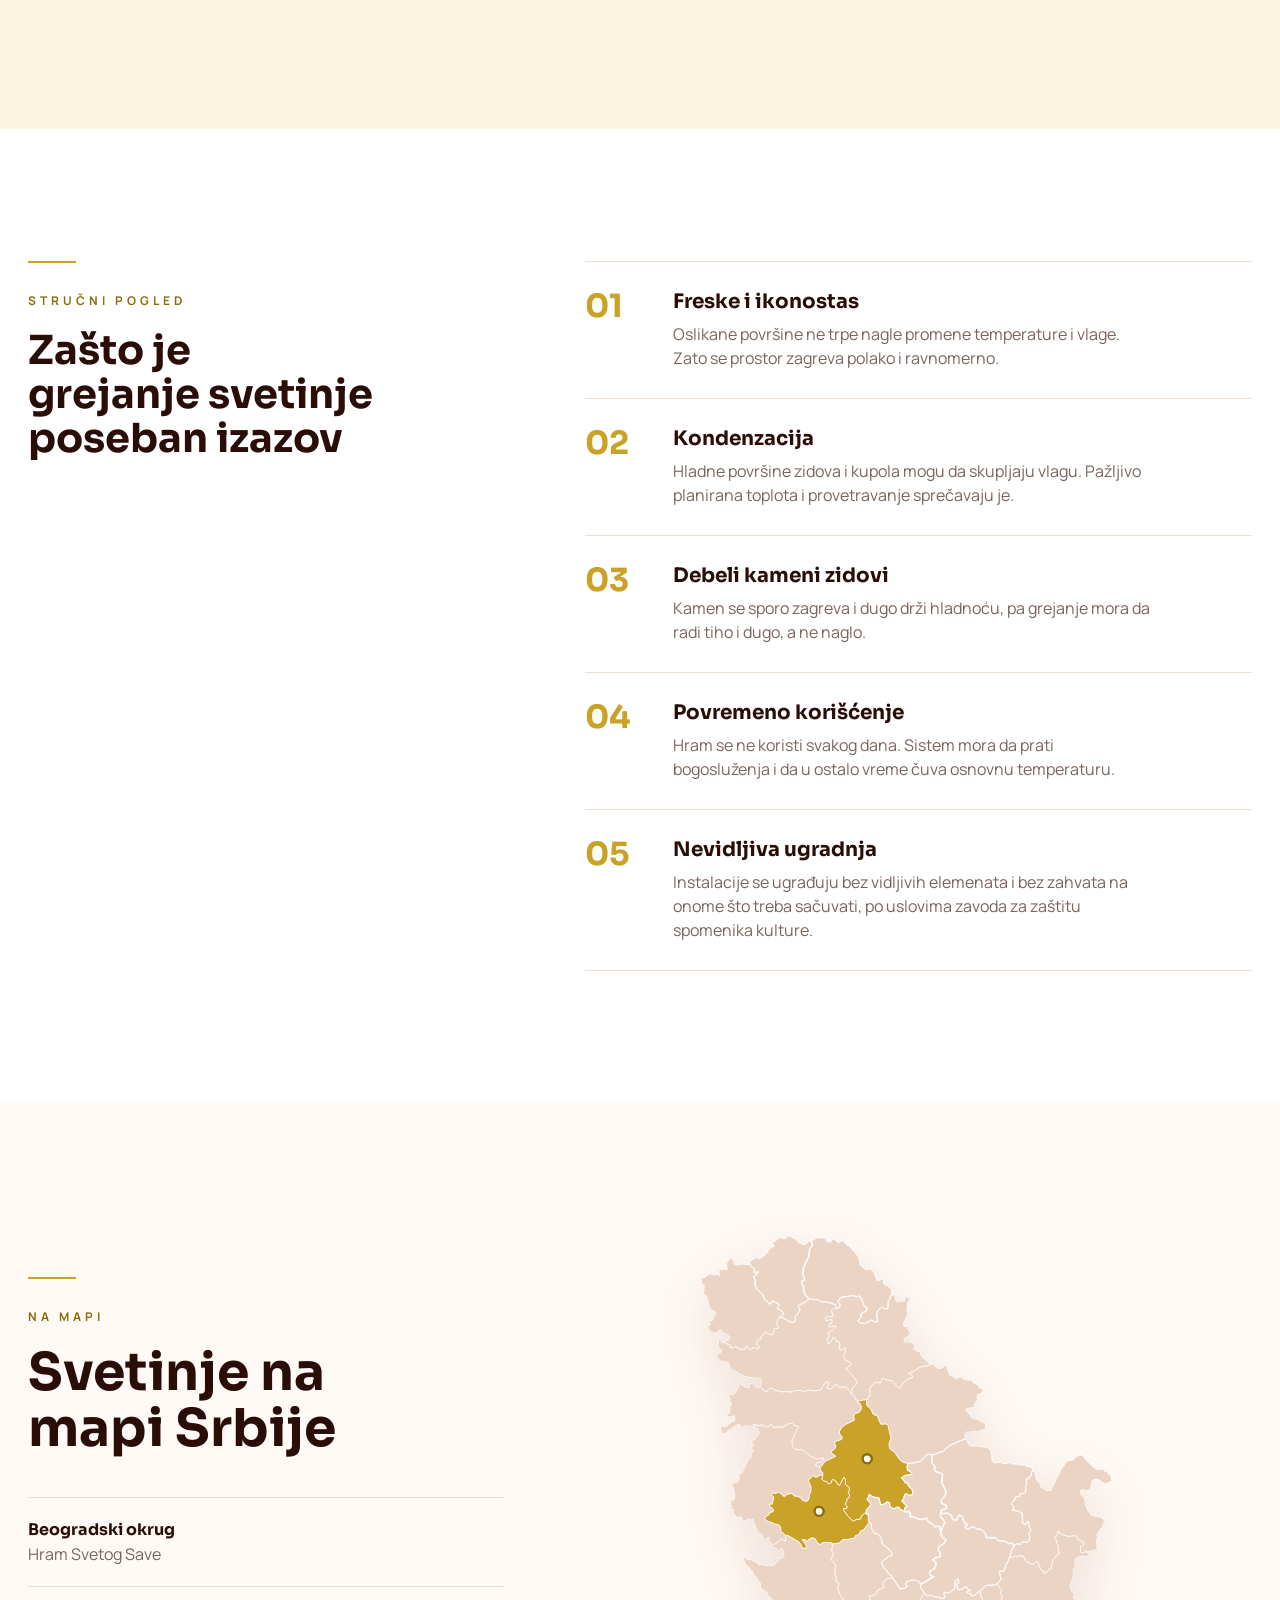
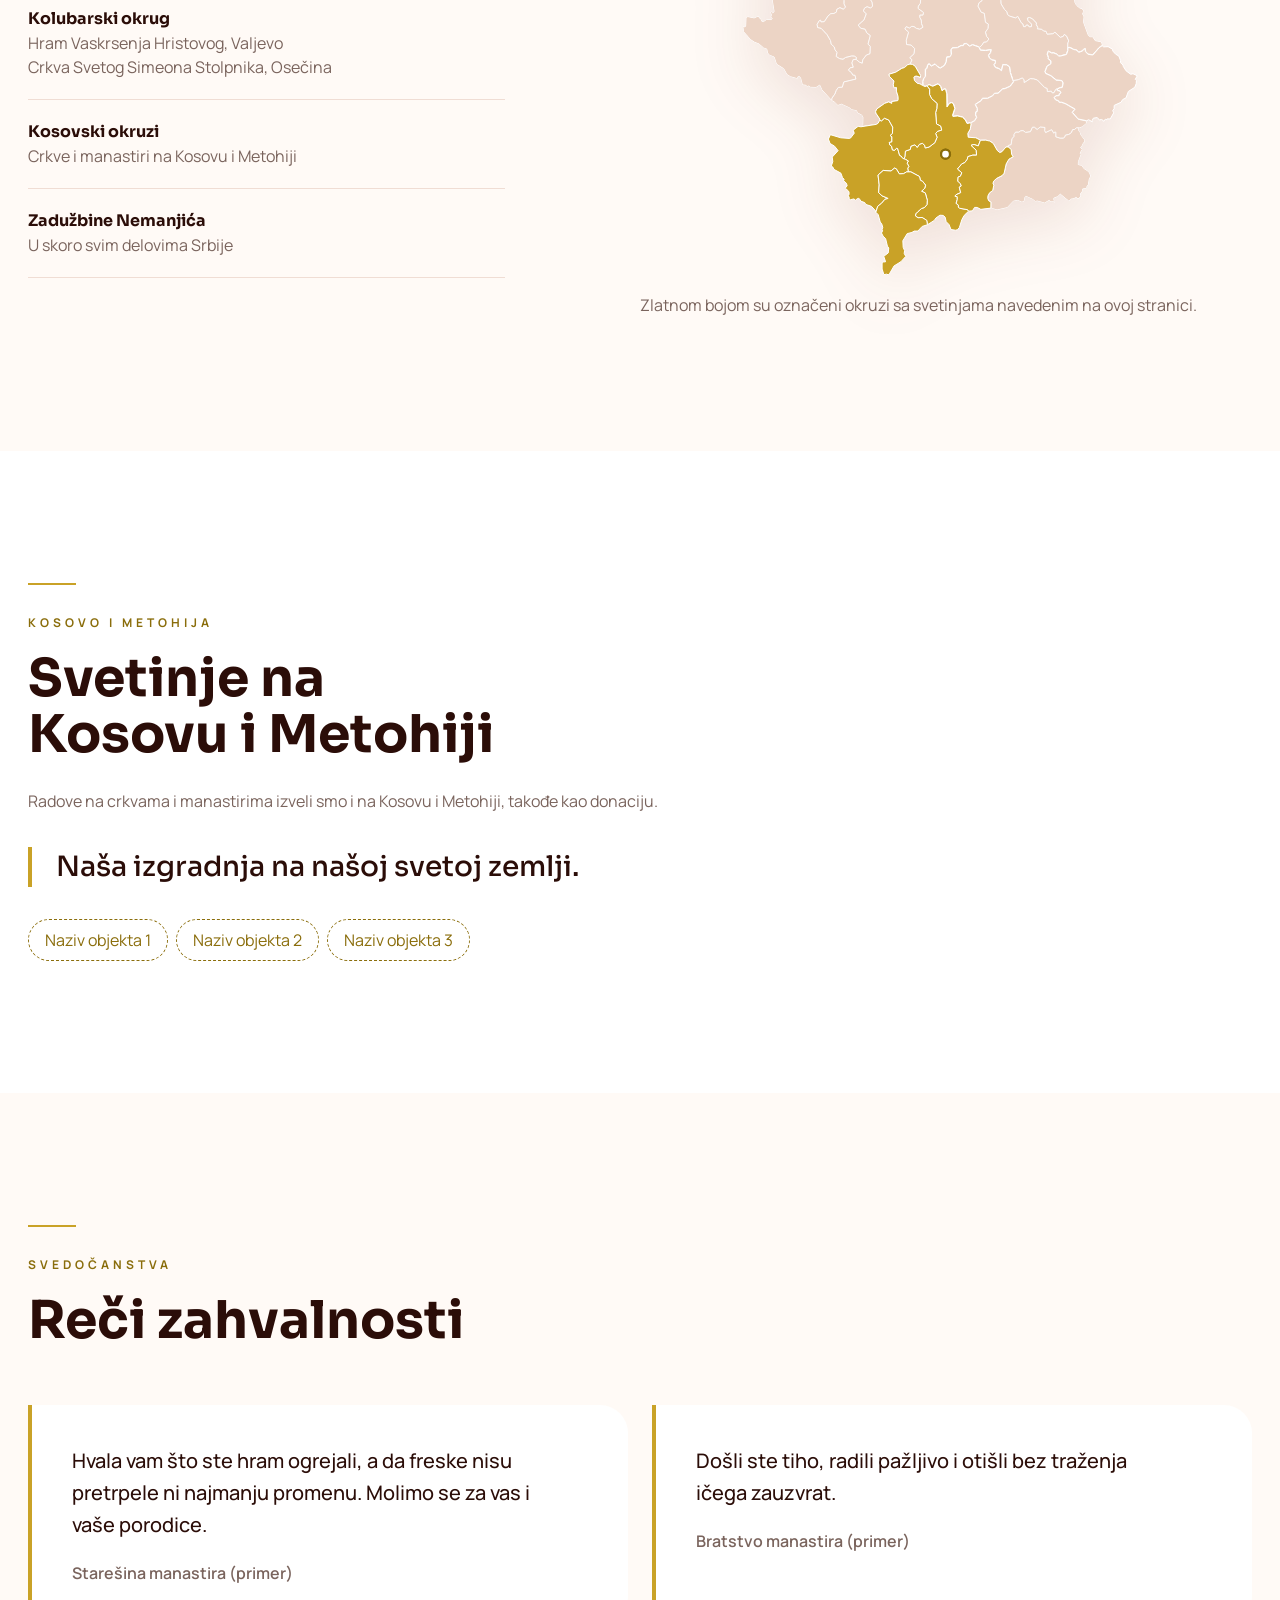
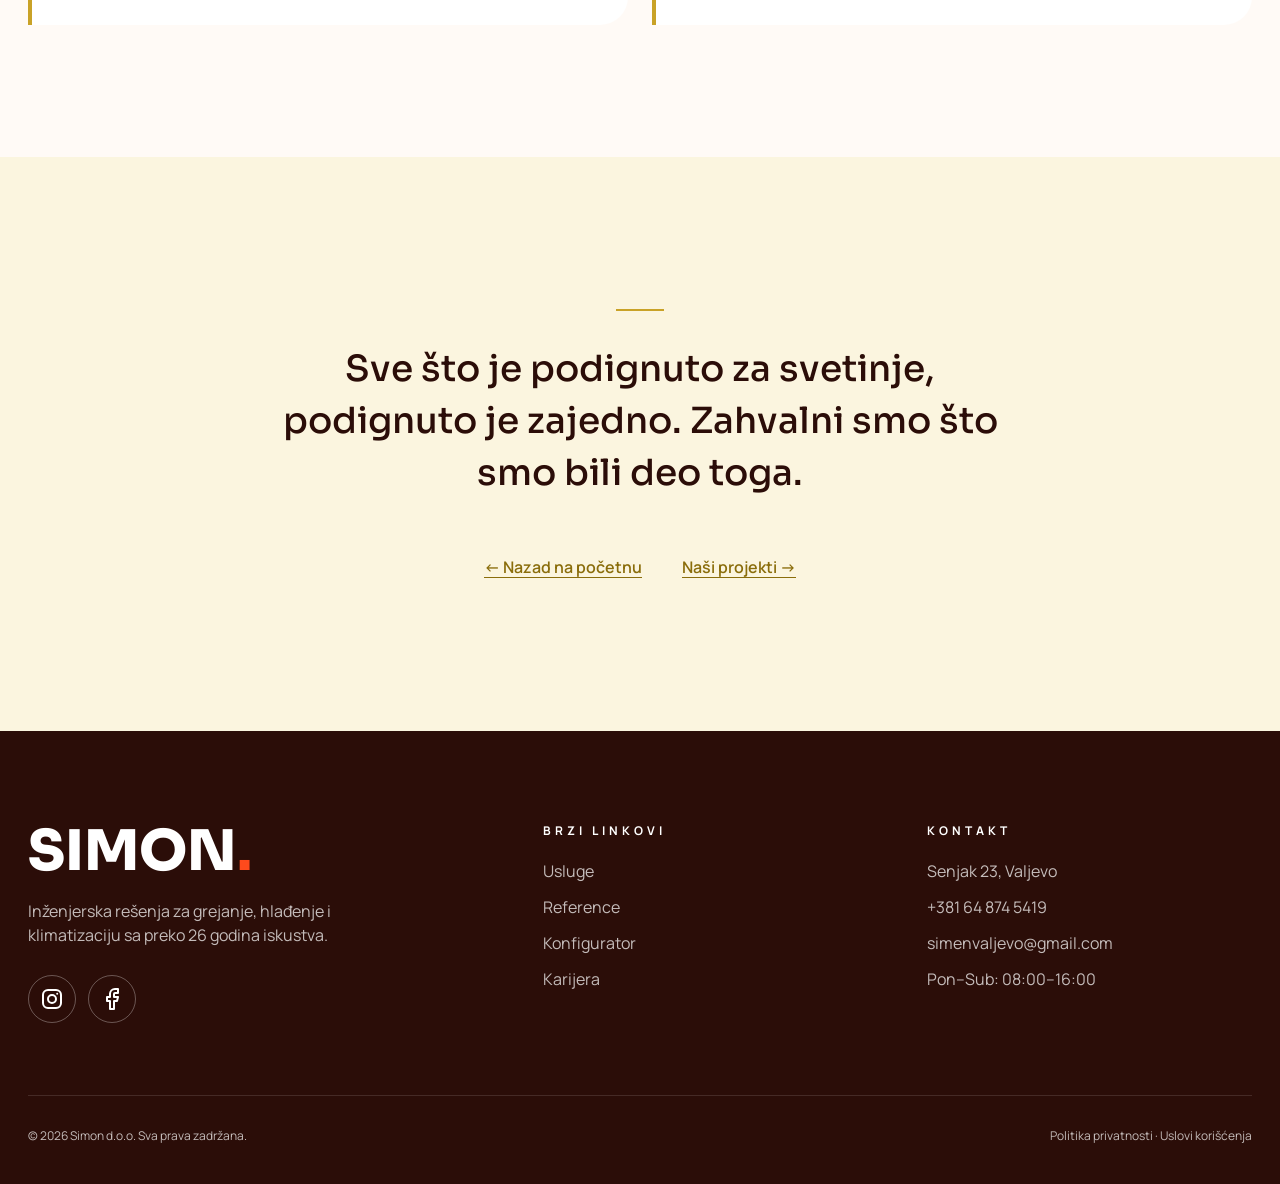
==== commit e7b911ce: "Add files via upload" ====
--- a/cuvari-tradicije/index.html
+++ b/cuvari-tradicije/index.html
@@ -75,7 +75,8 @@
 footer h4{font:700 12px/16px Manrope;letter-spacing:4px;text-transform:uppercase;color:#fff;margin-bottom:20px}
 footer li{list-style:none;margin-bottom:12px;font-size:16px}
 footer ul{padding:0}
-footer .soc{display:inline-flex;align-items:center;gap:12px;margin-top:28px;font-weight:600;font-size:16px;line-height:24px;color:#fff;transition:color .4s}
+footer .socs{display:flex;flex-wrap:wrap;gap:12px;margin-top:28px}
+footer .soc{display:inline-flex;align-items:center;gap:12px;font-weight:600;font-size:16px;line-height:24px;color:#fff;transition:color .4s}
 footer .soc-ic{display:grid;place-items:center;width:48px;height:48px;border-radius:1000px;border:1px solid rgba(255,255,255,.3);color:#fff;transition:color .4s,border-color .4s}
 footer .soc-ic svg{width:24px;height:24px;fill:none;stroke:currentColor;stroke-width:2;stroke-linecap:round;stroke-linejoin:round}
 footer .soc:hover .soc-ic{color:var(--orange);border-color:var(--orange)}
@@ -517,7 +518,11 @@
       <div>
         <div class="logo">SIMON<b style="color:var(--orange)">.</b></div>
         <p style="margin-top:20px;max-width:38ch">Inženjerska rešenja za grejanje, hlađenje i klimatizaciju sa preko 26 godina iskustva.</p>
-        <a class="soc" href="https://www.instagram.com/simon_valjevo/" target="_blank" rel="noopener" aria-label="Simon na Instagramu (otvara se u novoj kartici)"><span class="soc-ic"><svg viewBox="0 0 24 24" aria-hidden="true"><rect x="3" y="3" width="18" height="18" rx="5"/><circle cx="12" cy="12" r="4"/><circle cx="17.2" cy="6.8" r="1" fill="currentColor" stroke="none"/></svg></span></a>
+        <div class="socs">
+          <a class="soc" href="https://www.instagram.com/simon_valjevo/" target="_blank" rel="noopener" aria-label="Simon na Instagramu (otvara se u novoj kartici)"><span class="soc-ic"><svg viewBox="0 0 24 24" aria-hidden="true"><rect x="3" y="3" width="18" height="18" rx="5"/><circle cx="12" cy="12" r="4"/><circle cx="17.2" cy="6.8" r="1" fill="currentColor" stroke="none"/></svg></span></a>
+          <a class="soc" href="https://www.facebook.com/people/Simon-Valjevo/61589123907424/" target="_blank" rel="noopener" aria-label="Simon na Facebooku (otvara se u novoj kartici)"><span class="soc-ic"><svg viewBox="0 0 24 24" aria-hidden="true"><path d="M18 2h-3a5 5 0 0 0-5 5v3H7v4h3v8h4v-8h3l1-4h-4V7a1 1 0 0 1 1-1h3z"/></svg></span></a>
+          <!-- LinkedIn: dodati kad klijent napravi profil (isti oblik kao gore, aria-label "Simon na LinkedInu") -->
+        </div>
       </div>
       <div>
         <h4>Brzi linkovi</h4>
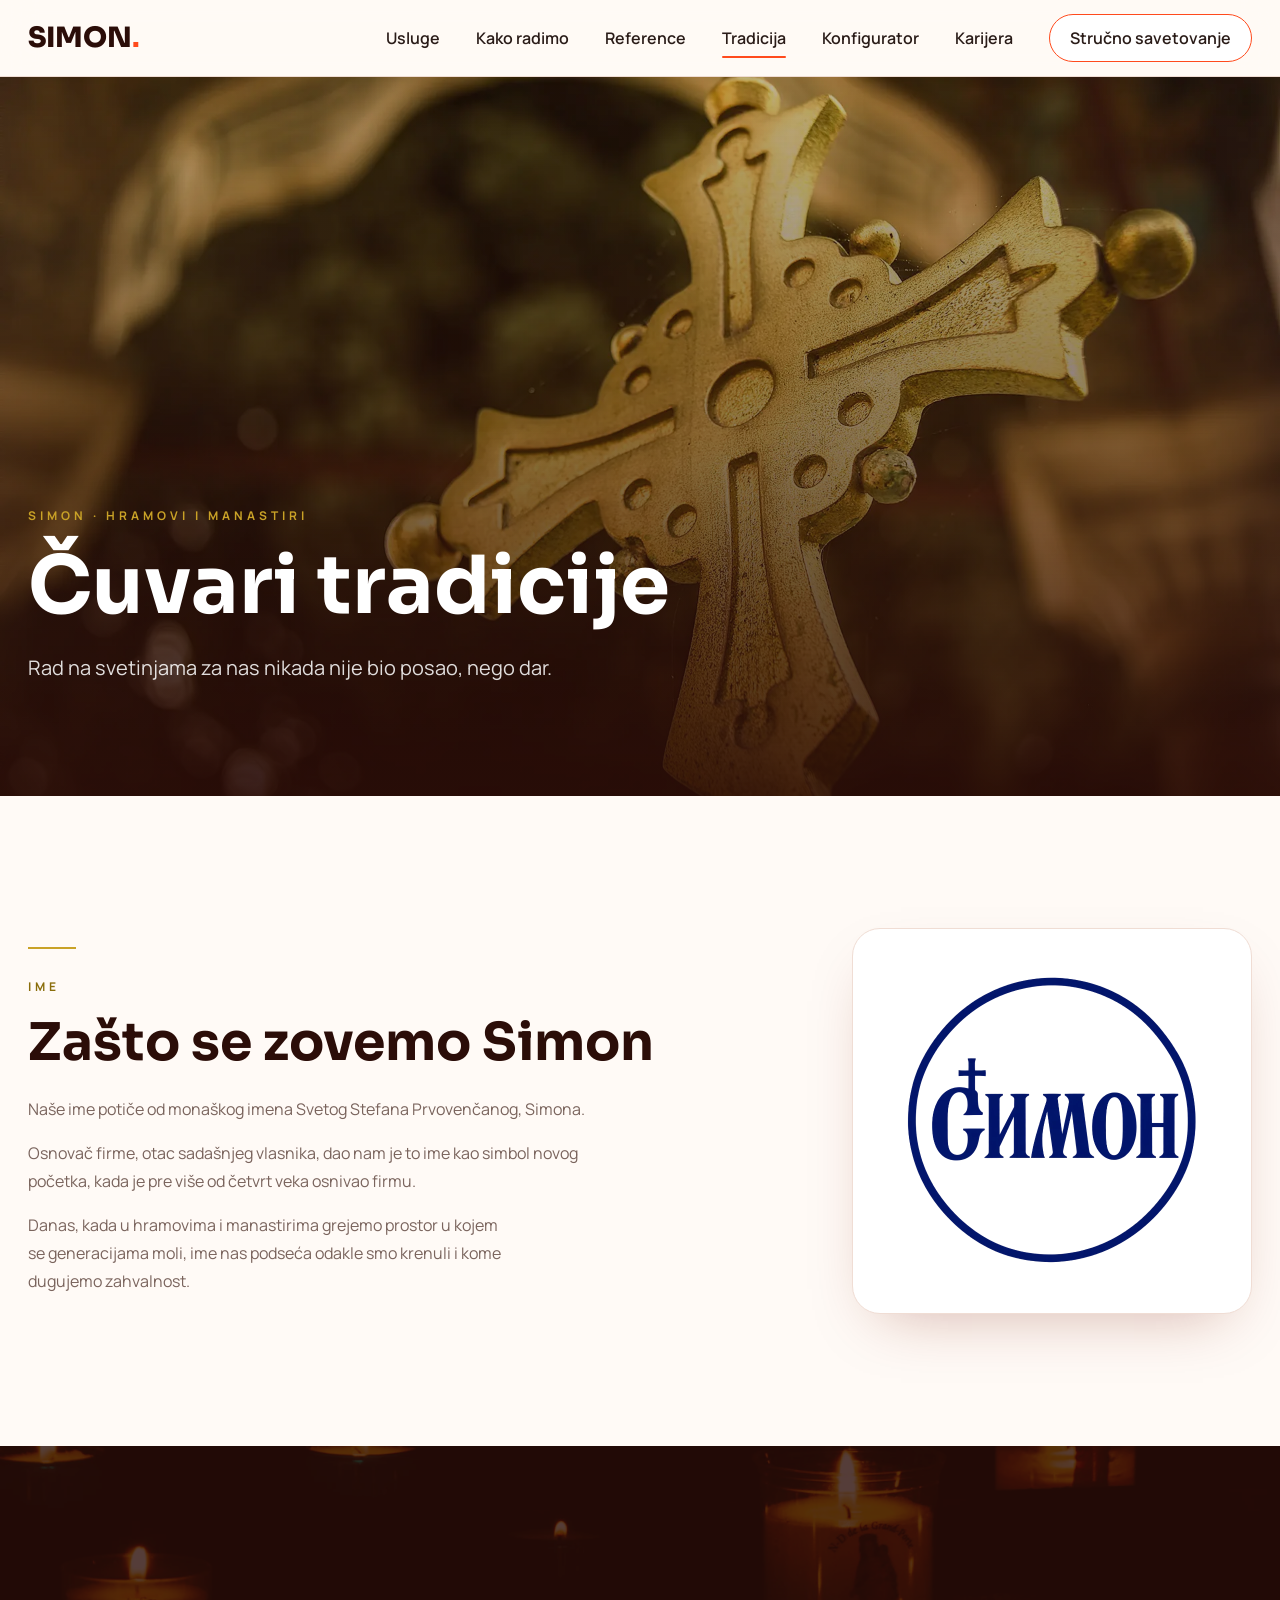
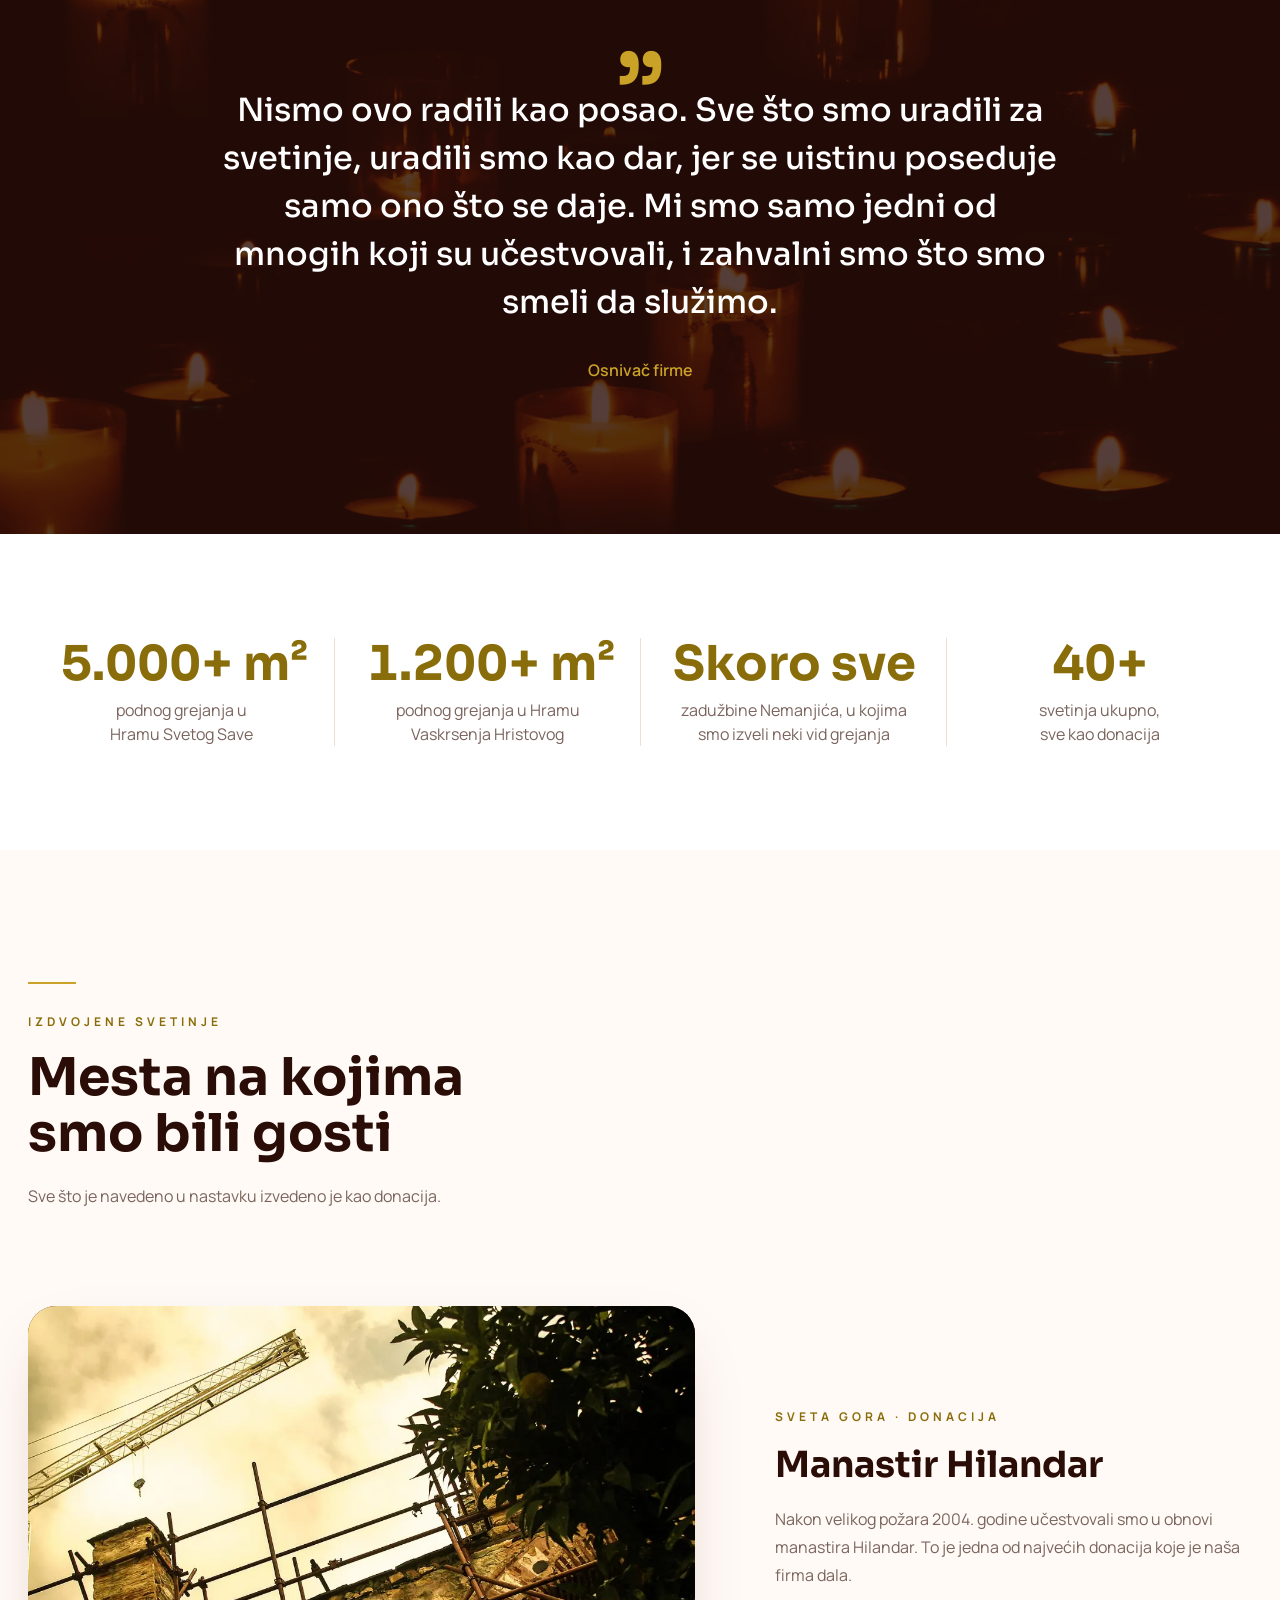
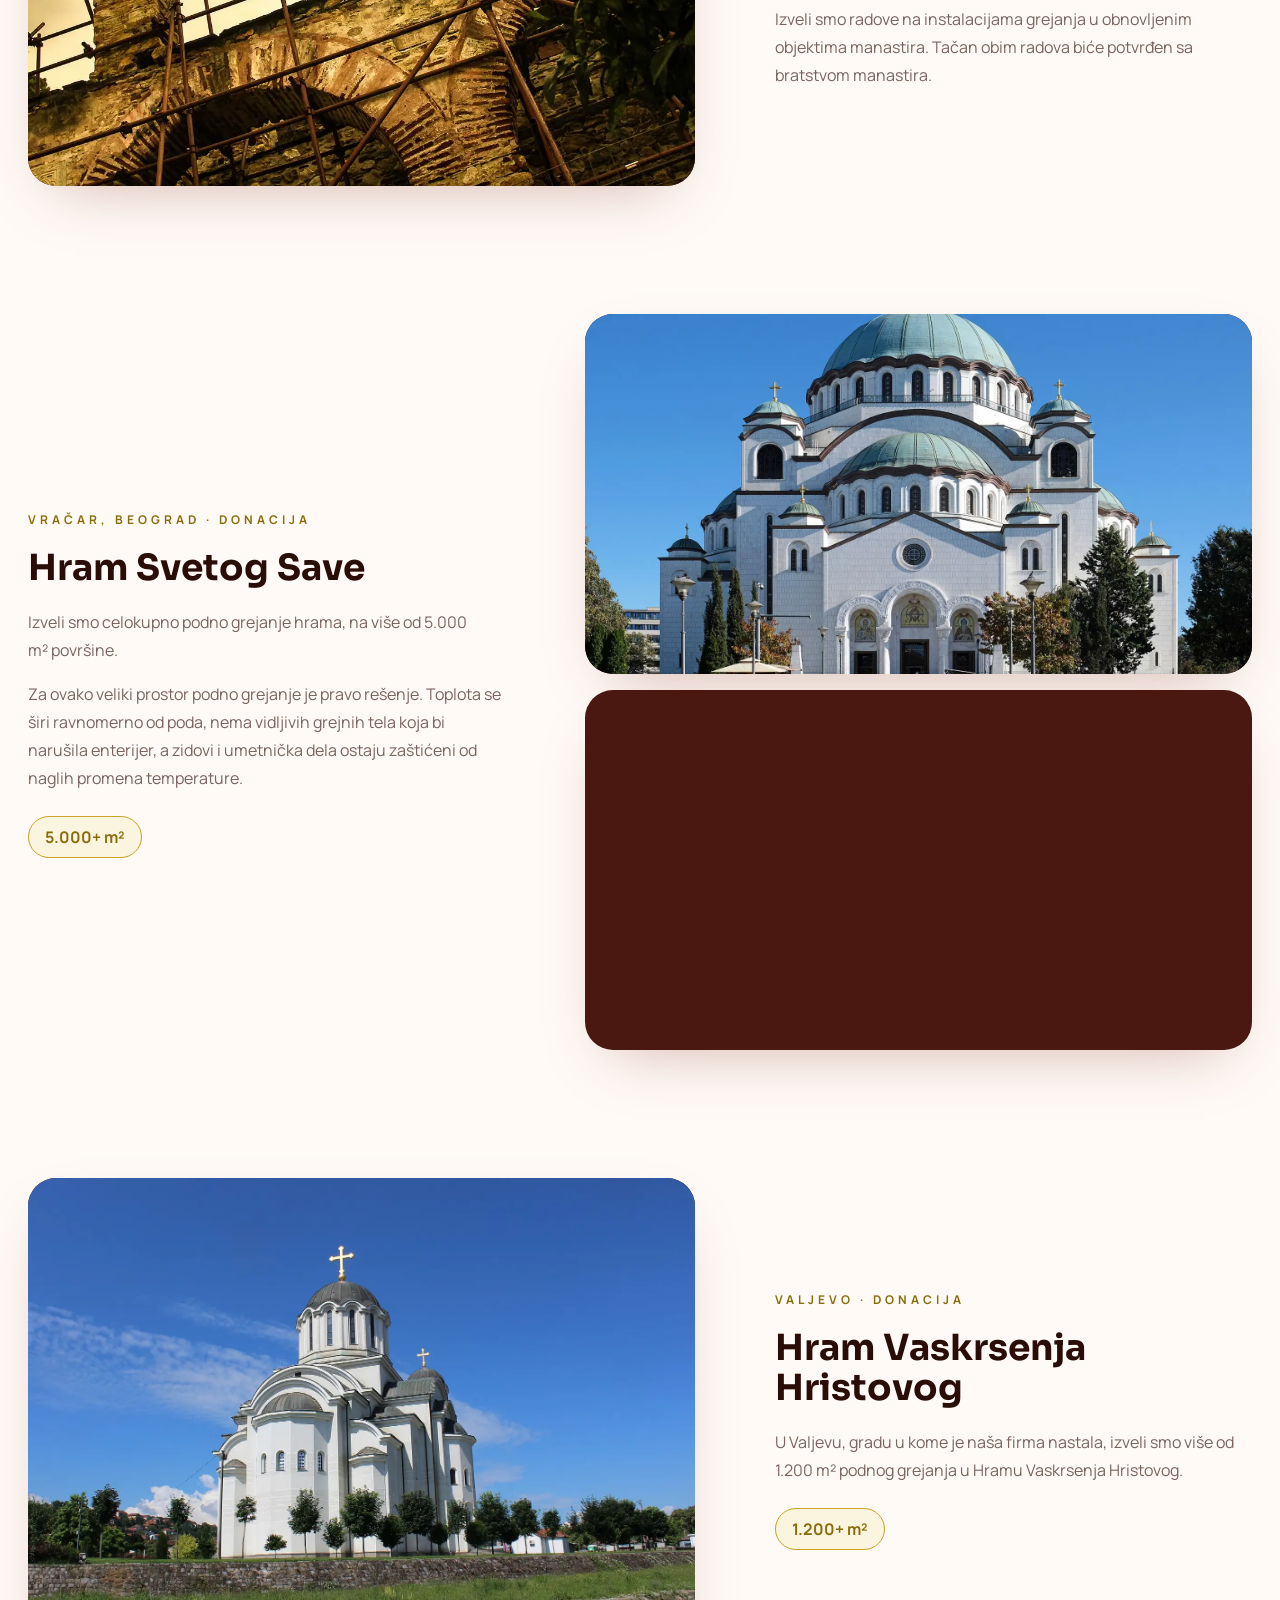
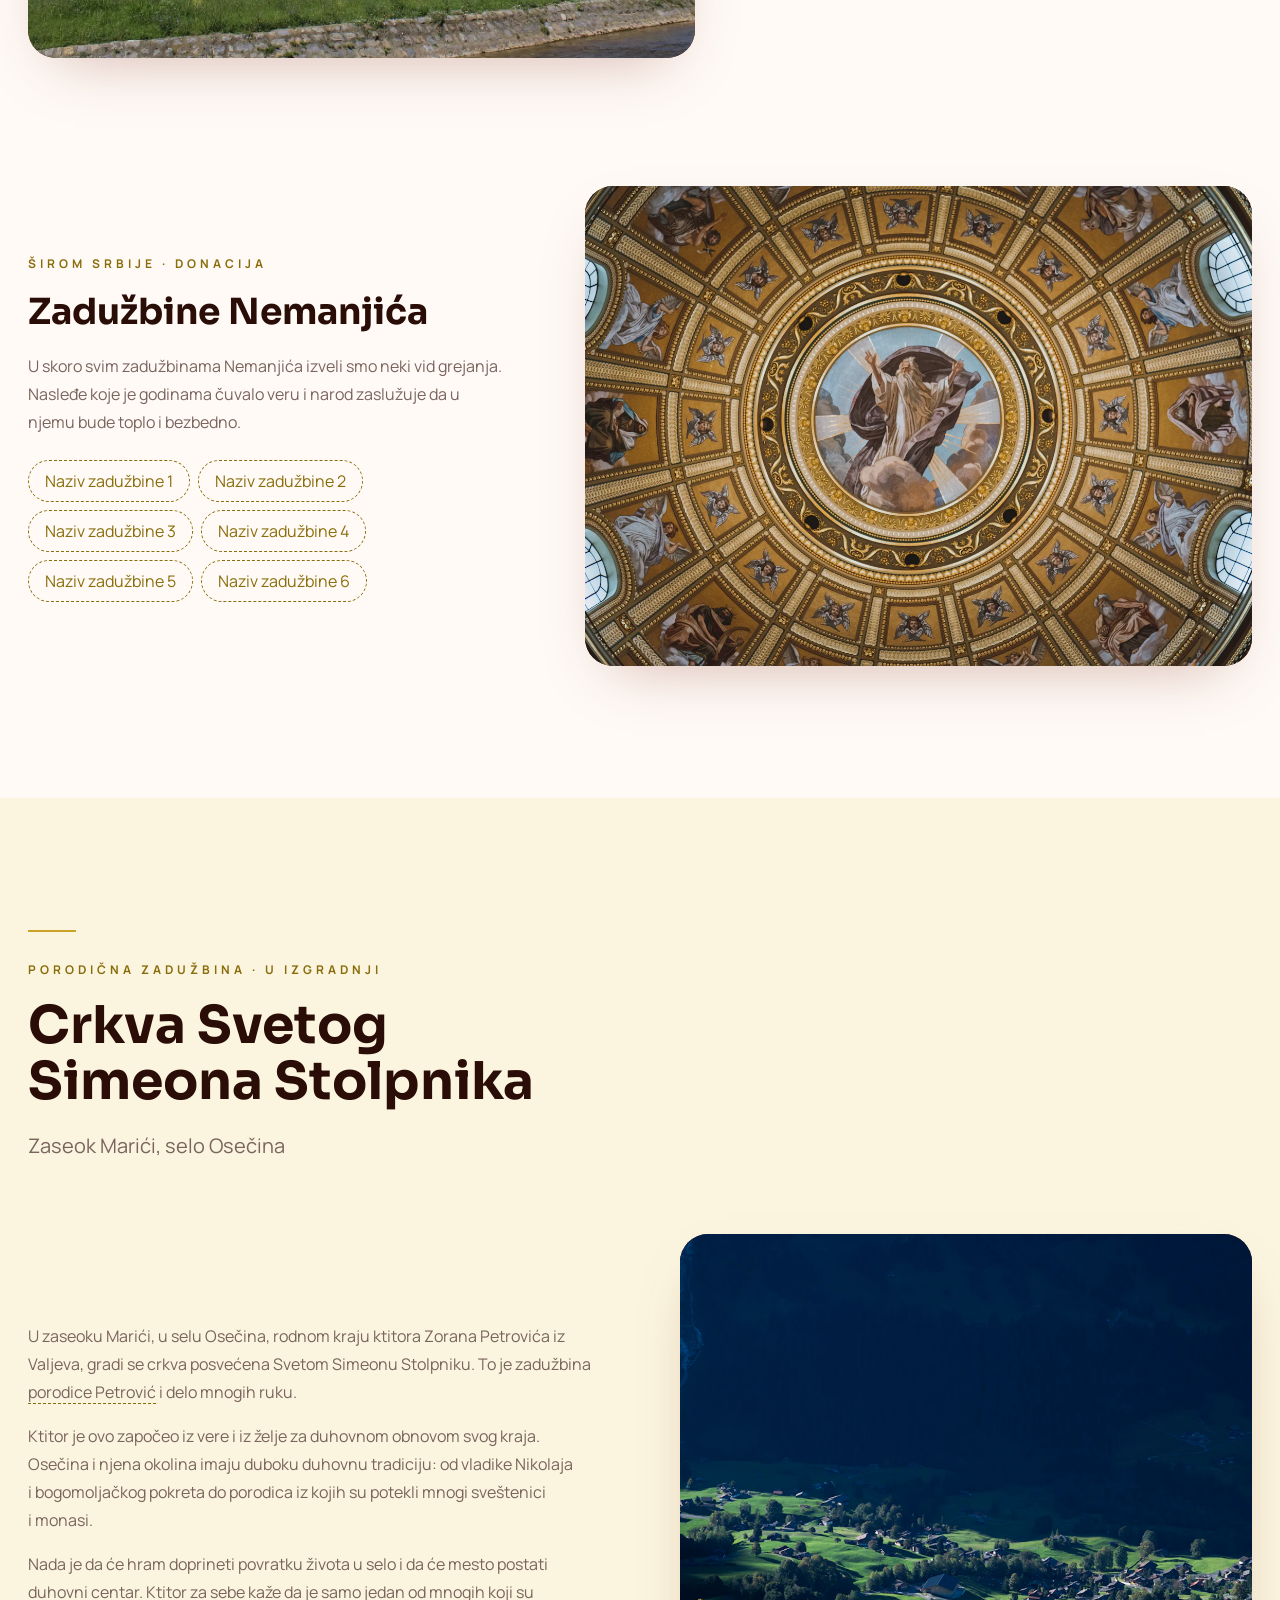
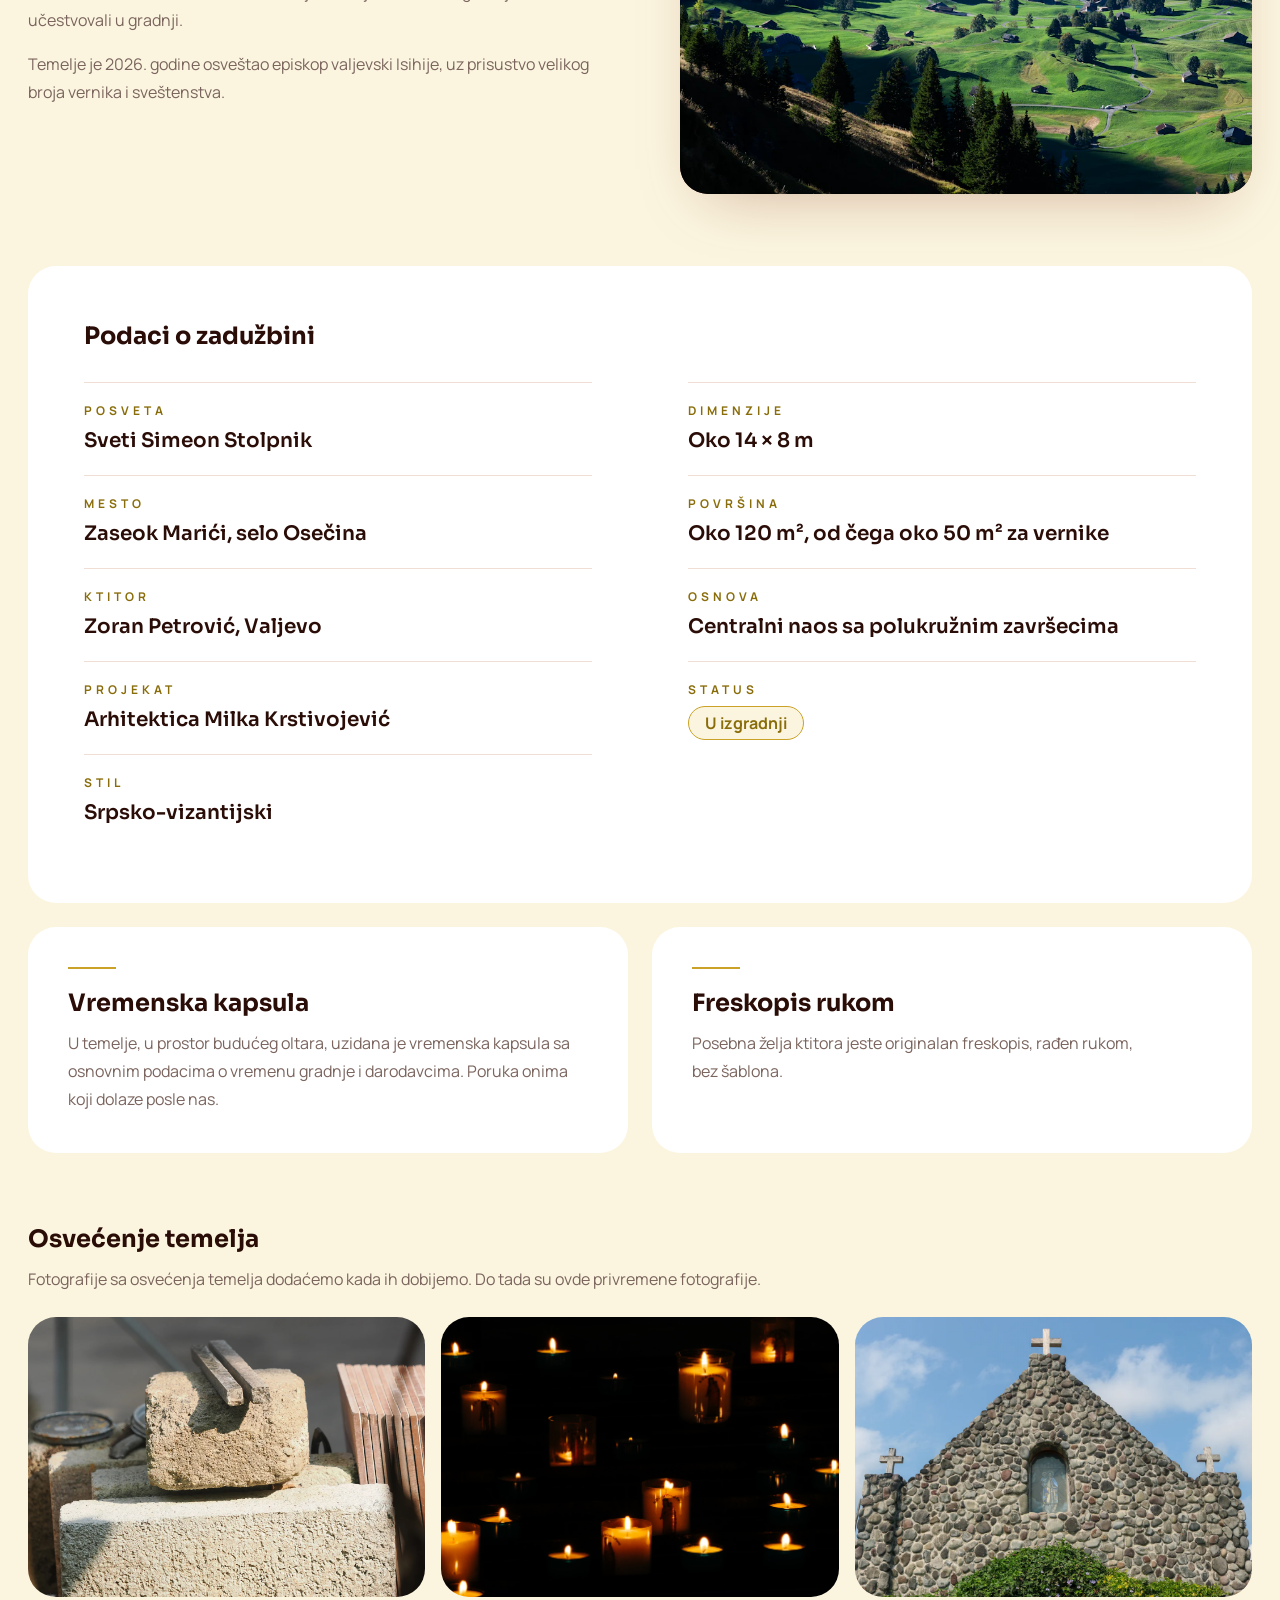
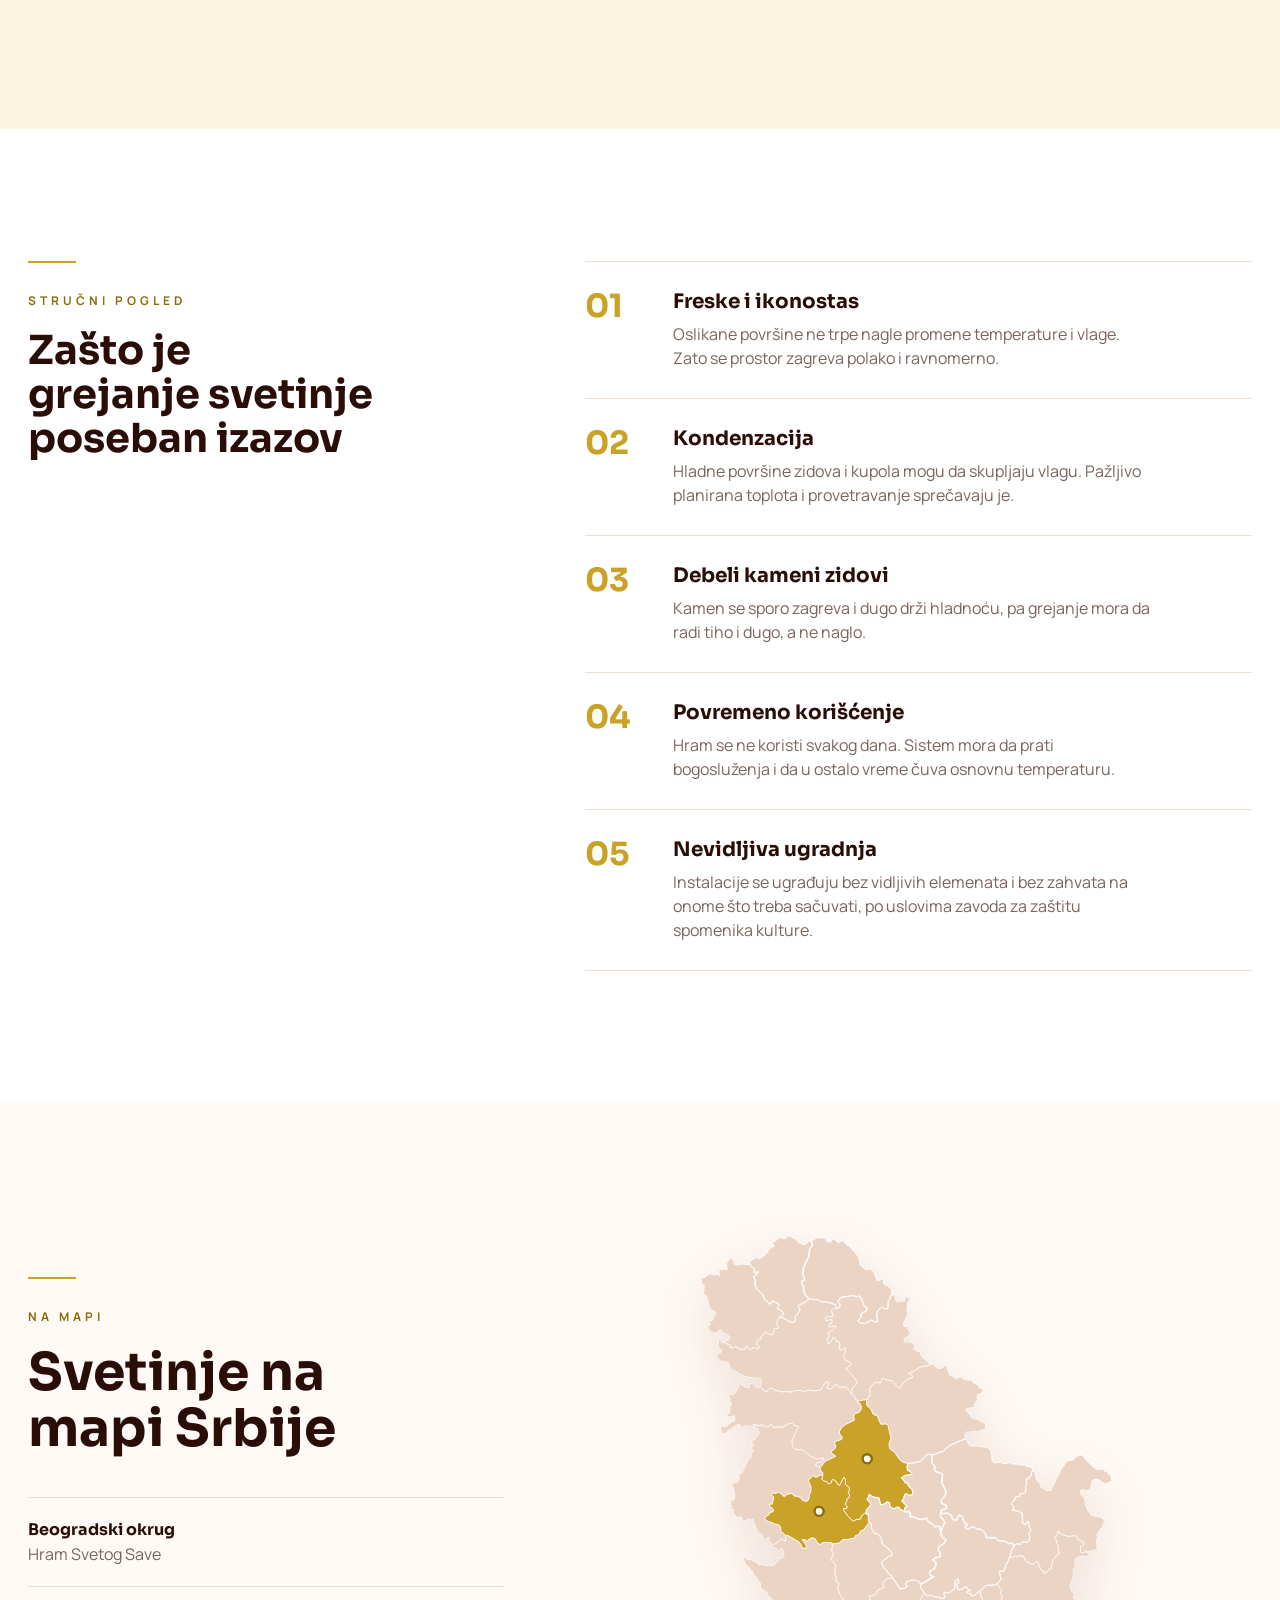
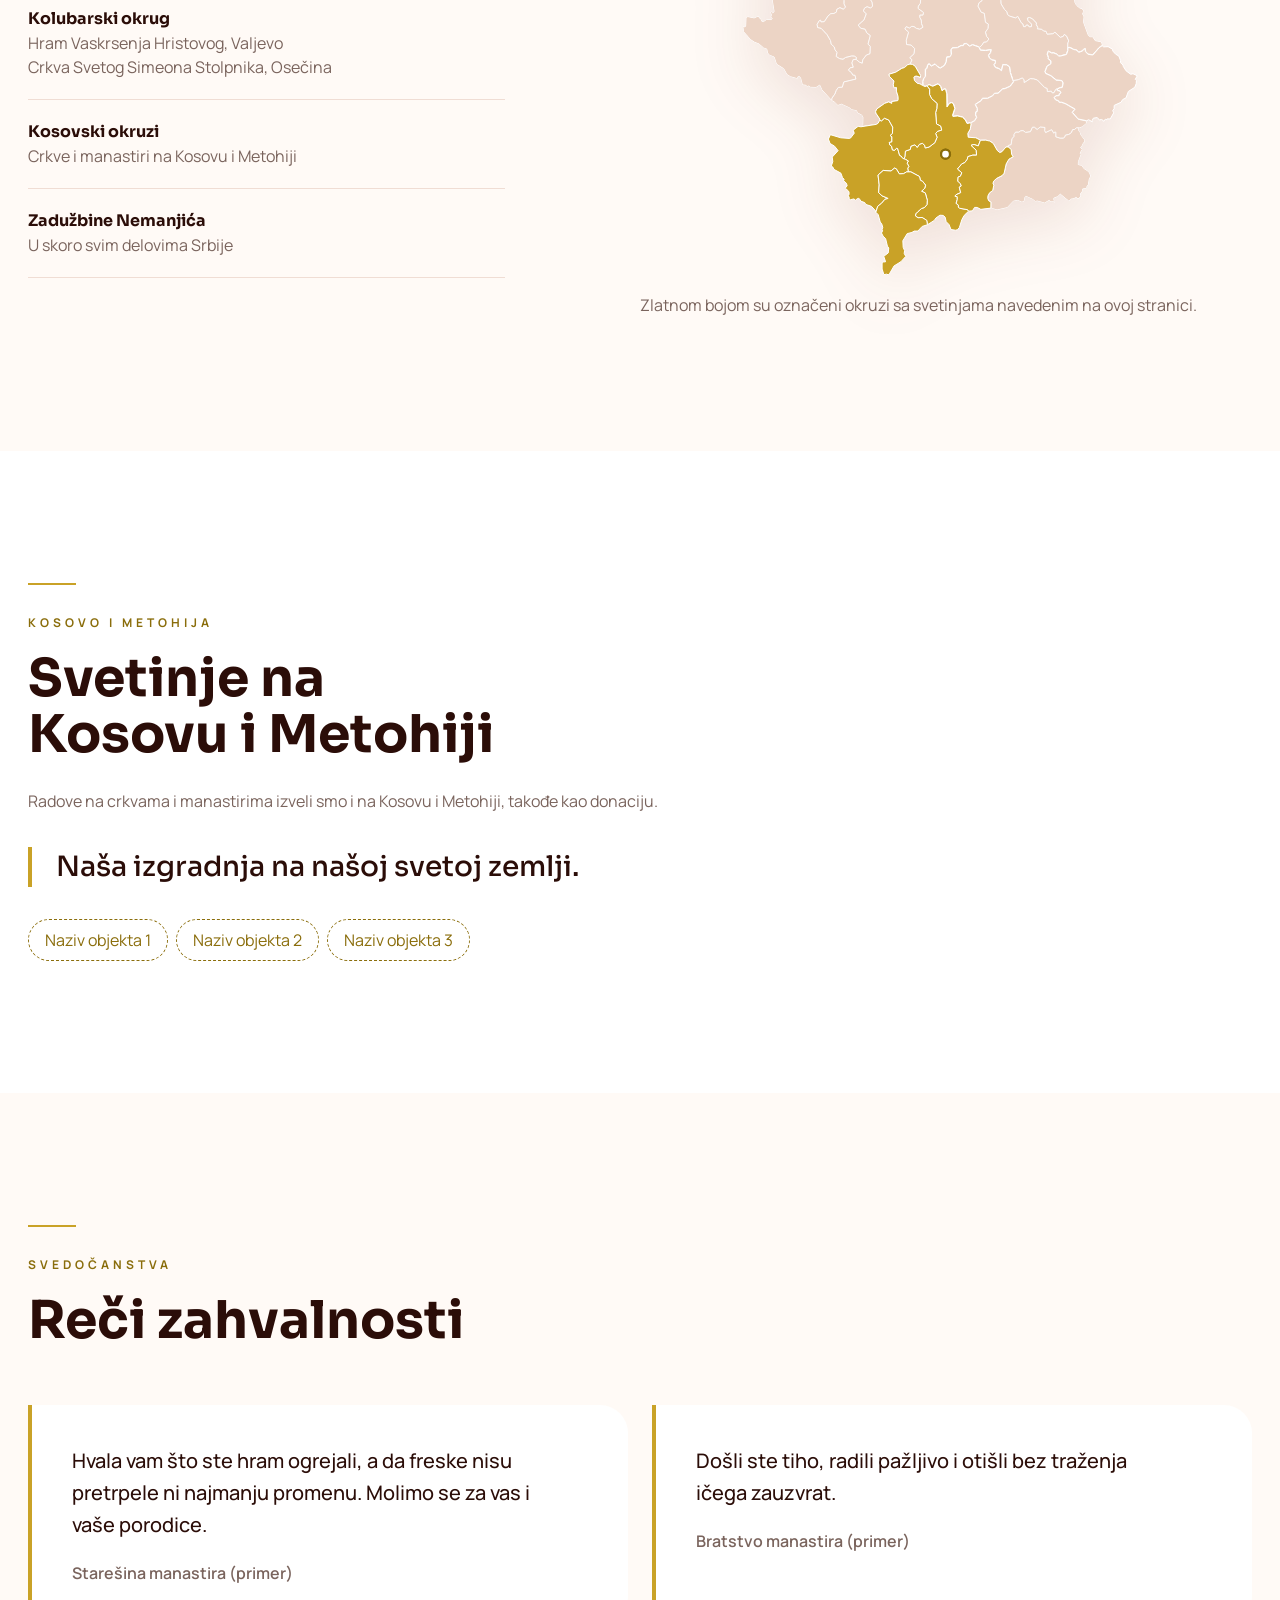
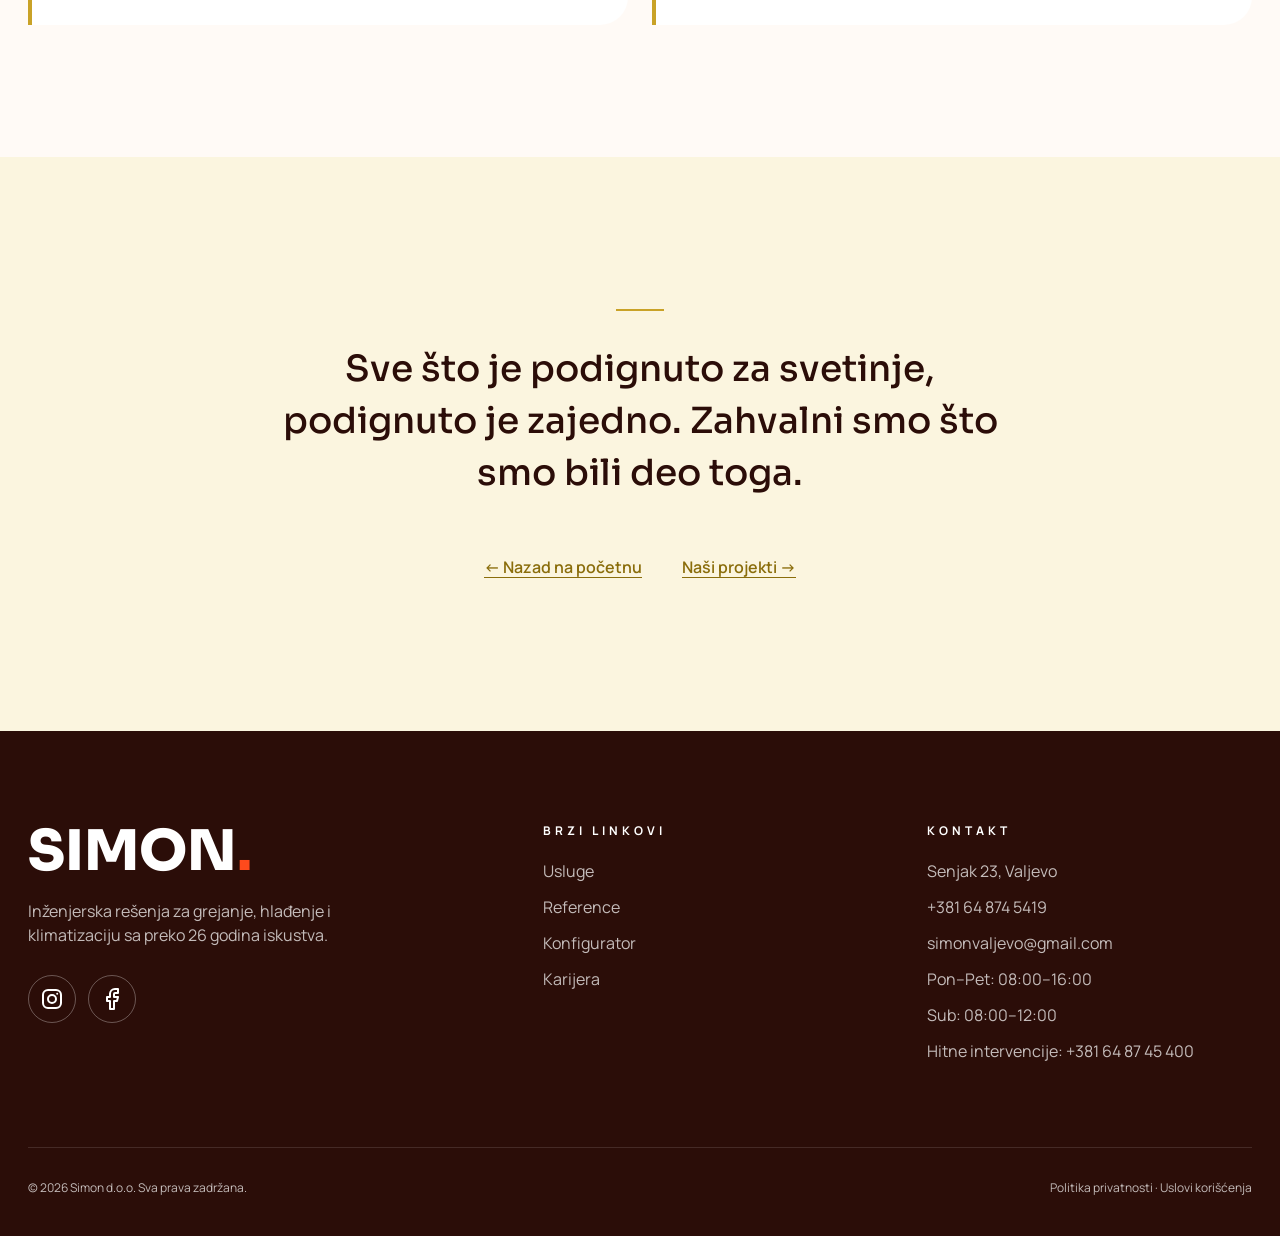
==== commit d9cf349b: "Stručno savetovanje: podaci klijenta (rok 48 h, FAQ, usluge, politika privatnosti), e-mail i radno v" ====
--- a/cuvari-tradicije/index.html
+++ b/cuvari-tradicije/index.html
@@ -533,8 +533,10 @@
         <ul>
           <li>Senjak 23, Valjevo</li>
           <li><a href="tel:+381648745419">+381 64 874 5419</a></li>
-          <li><a href="mailto:simenvaljevo@gmail.com">simenvaljevo@gmail.com</a></li>
-          <li>Pon–Sub: 08:00–16:00</li>
+          <li><a href="mailto:simonvaljevo@gmail.com">simonvaljevo@gmail.com</a></li>
+          <li>Pon–Pet: 08:00–16:00</li>
+          <li>Sub: 08:00–12:00</li>
+          <li>Hitne intervencije: <a href="tel:+381648745400">+381 64 87 45 400</a></li>
         </ul>
       </div>
     </div>
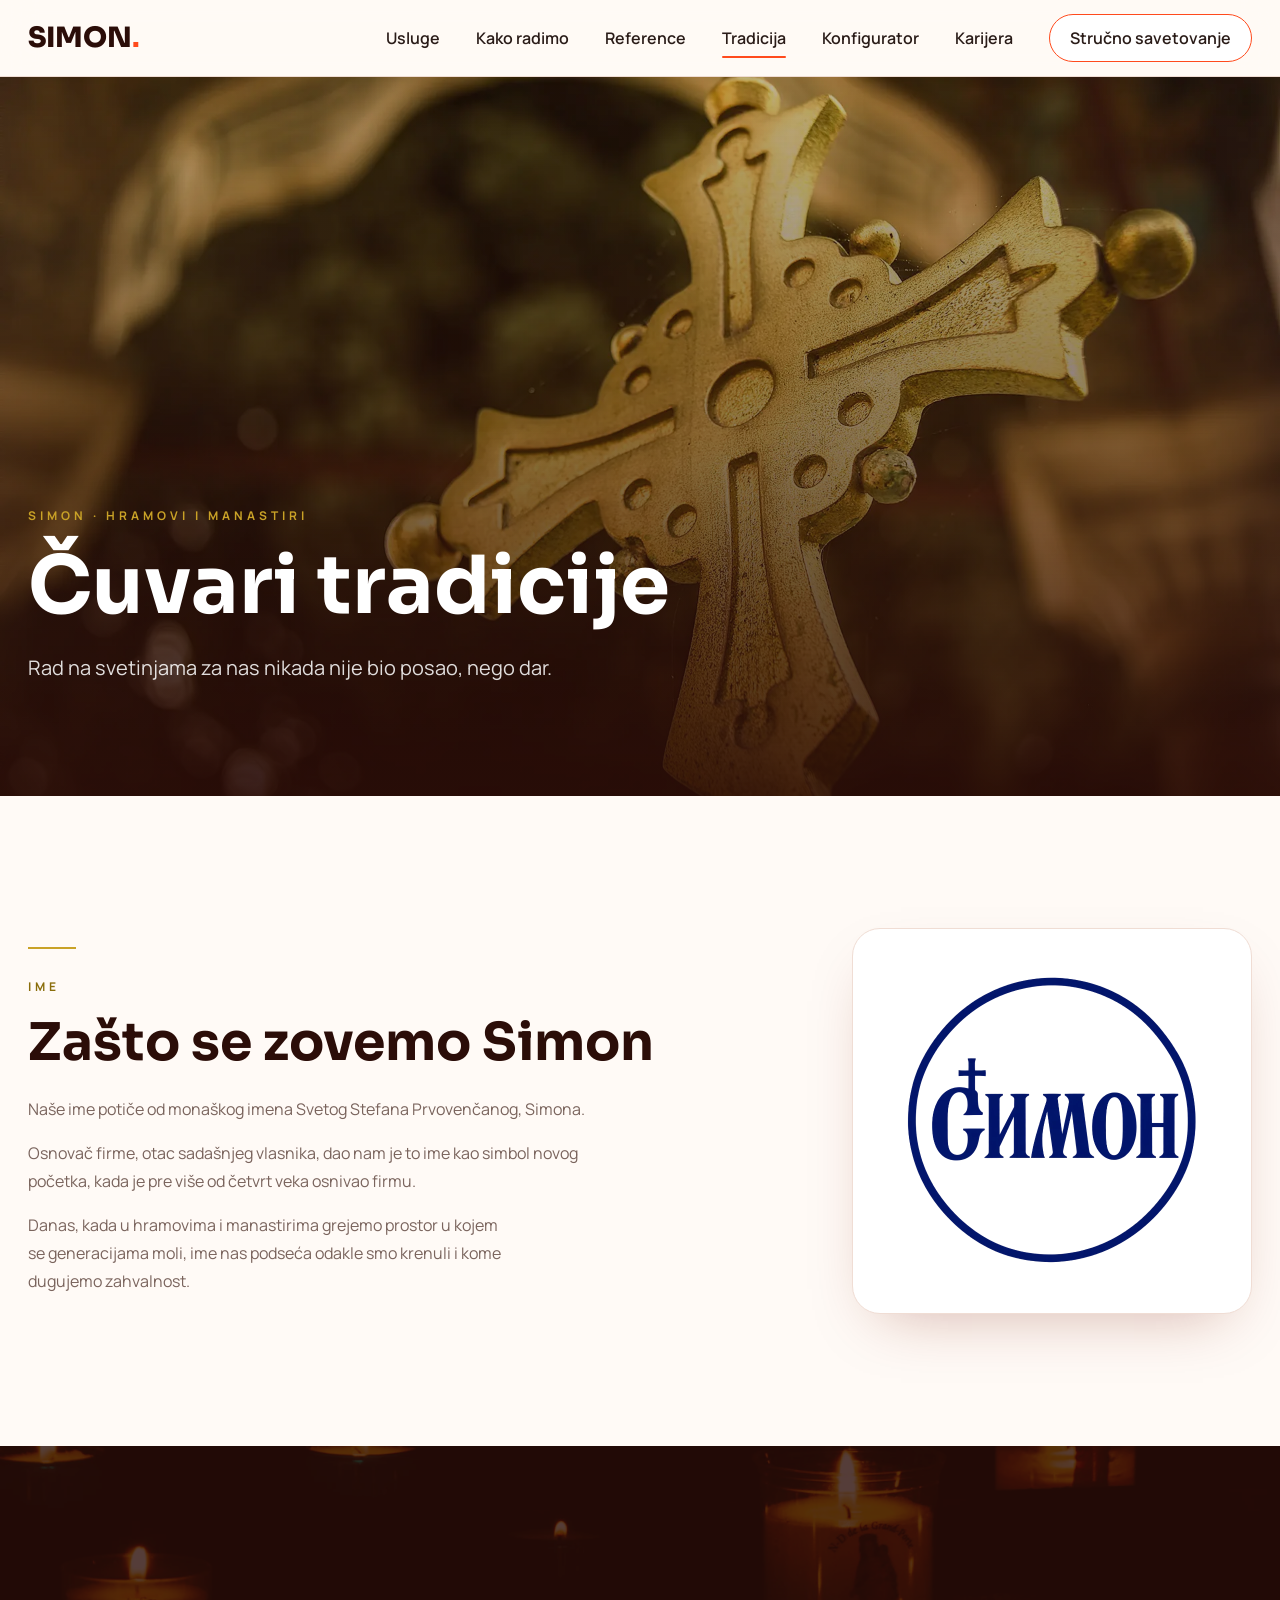
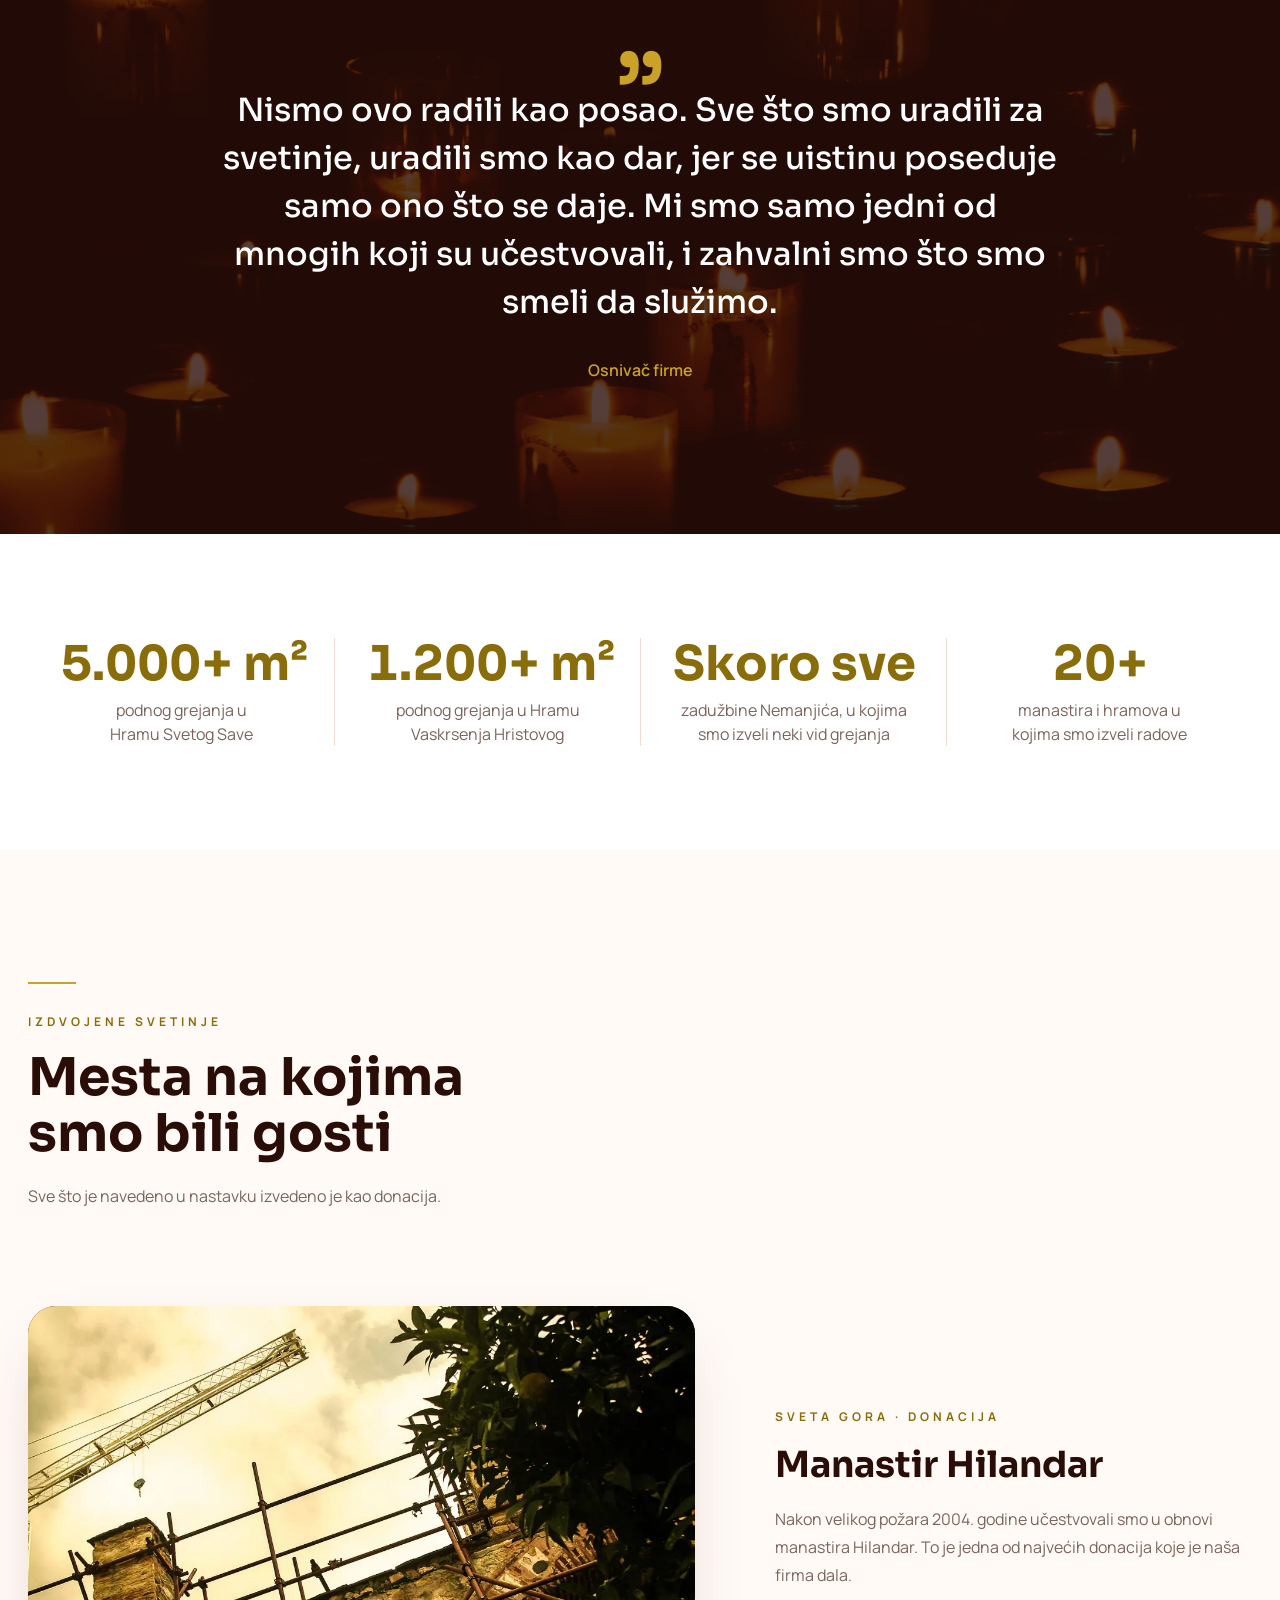
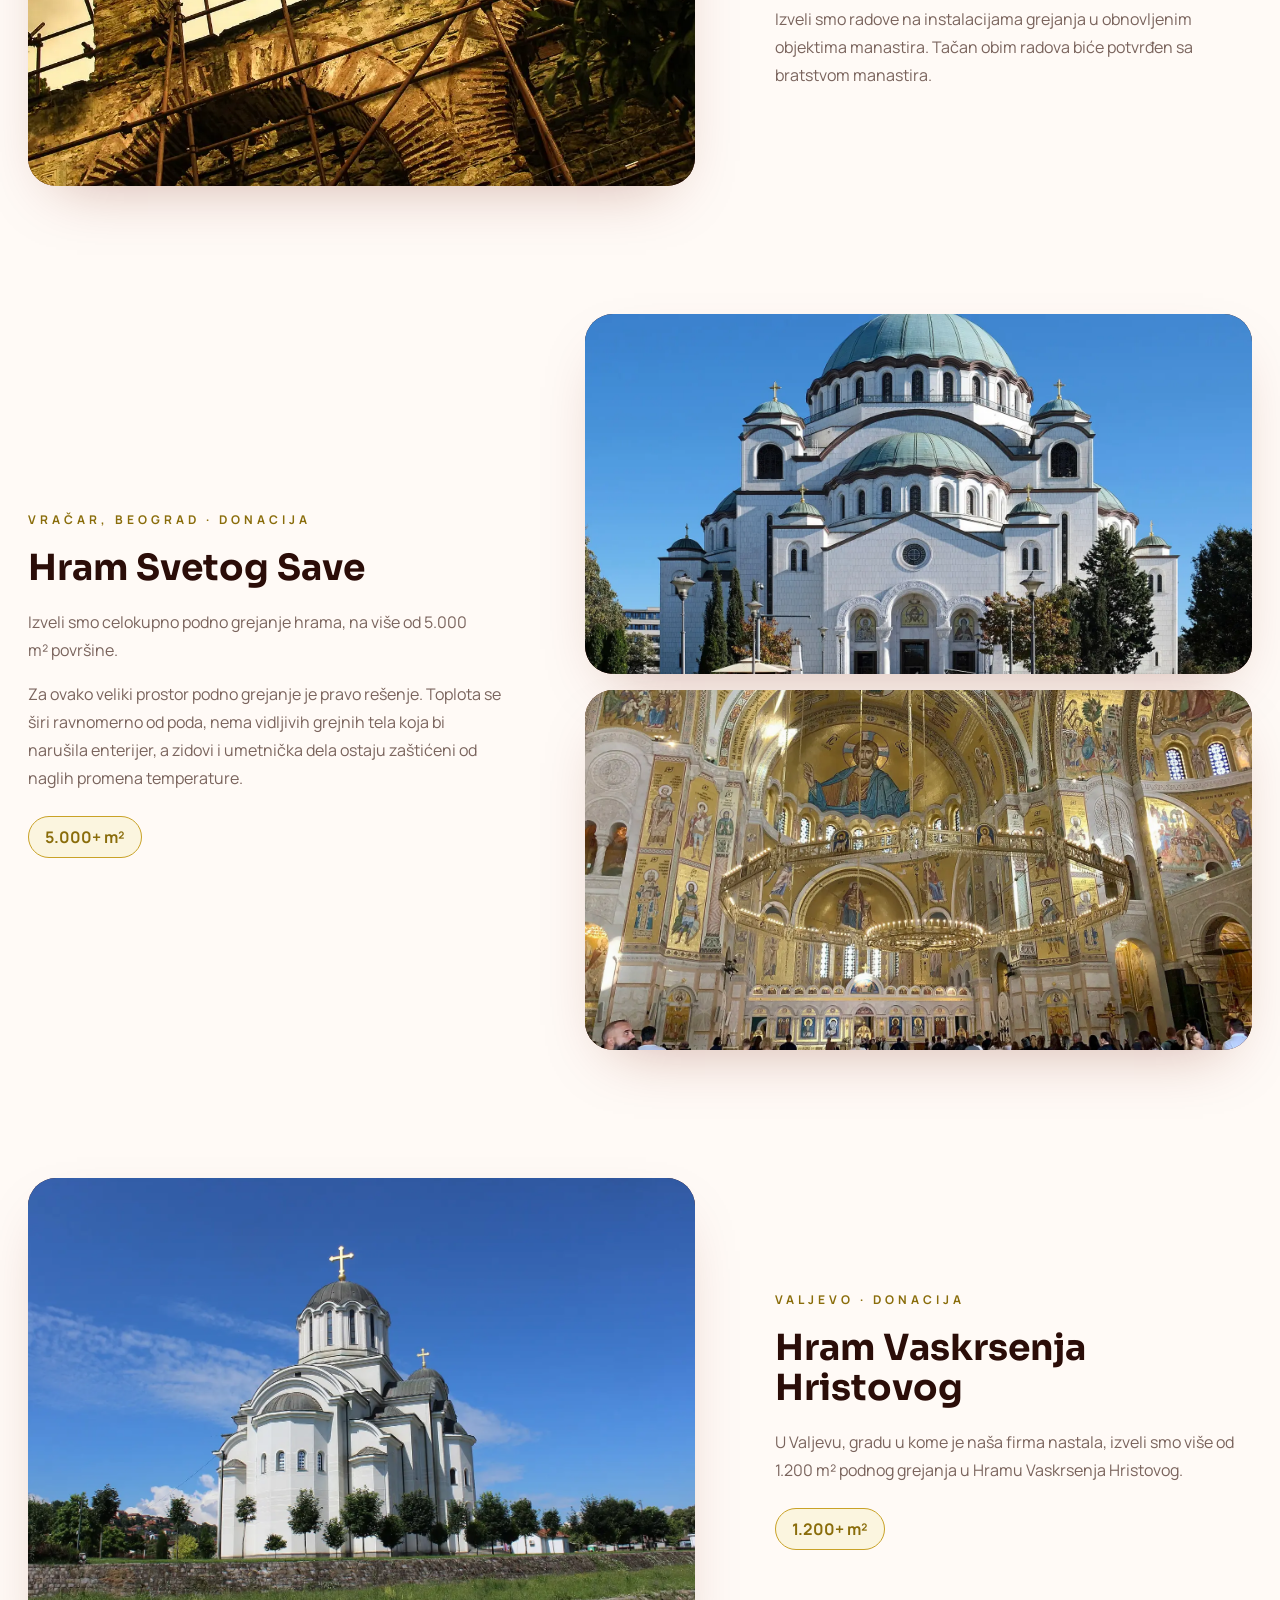
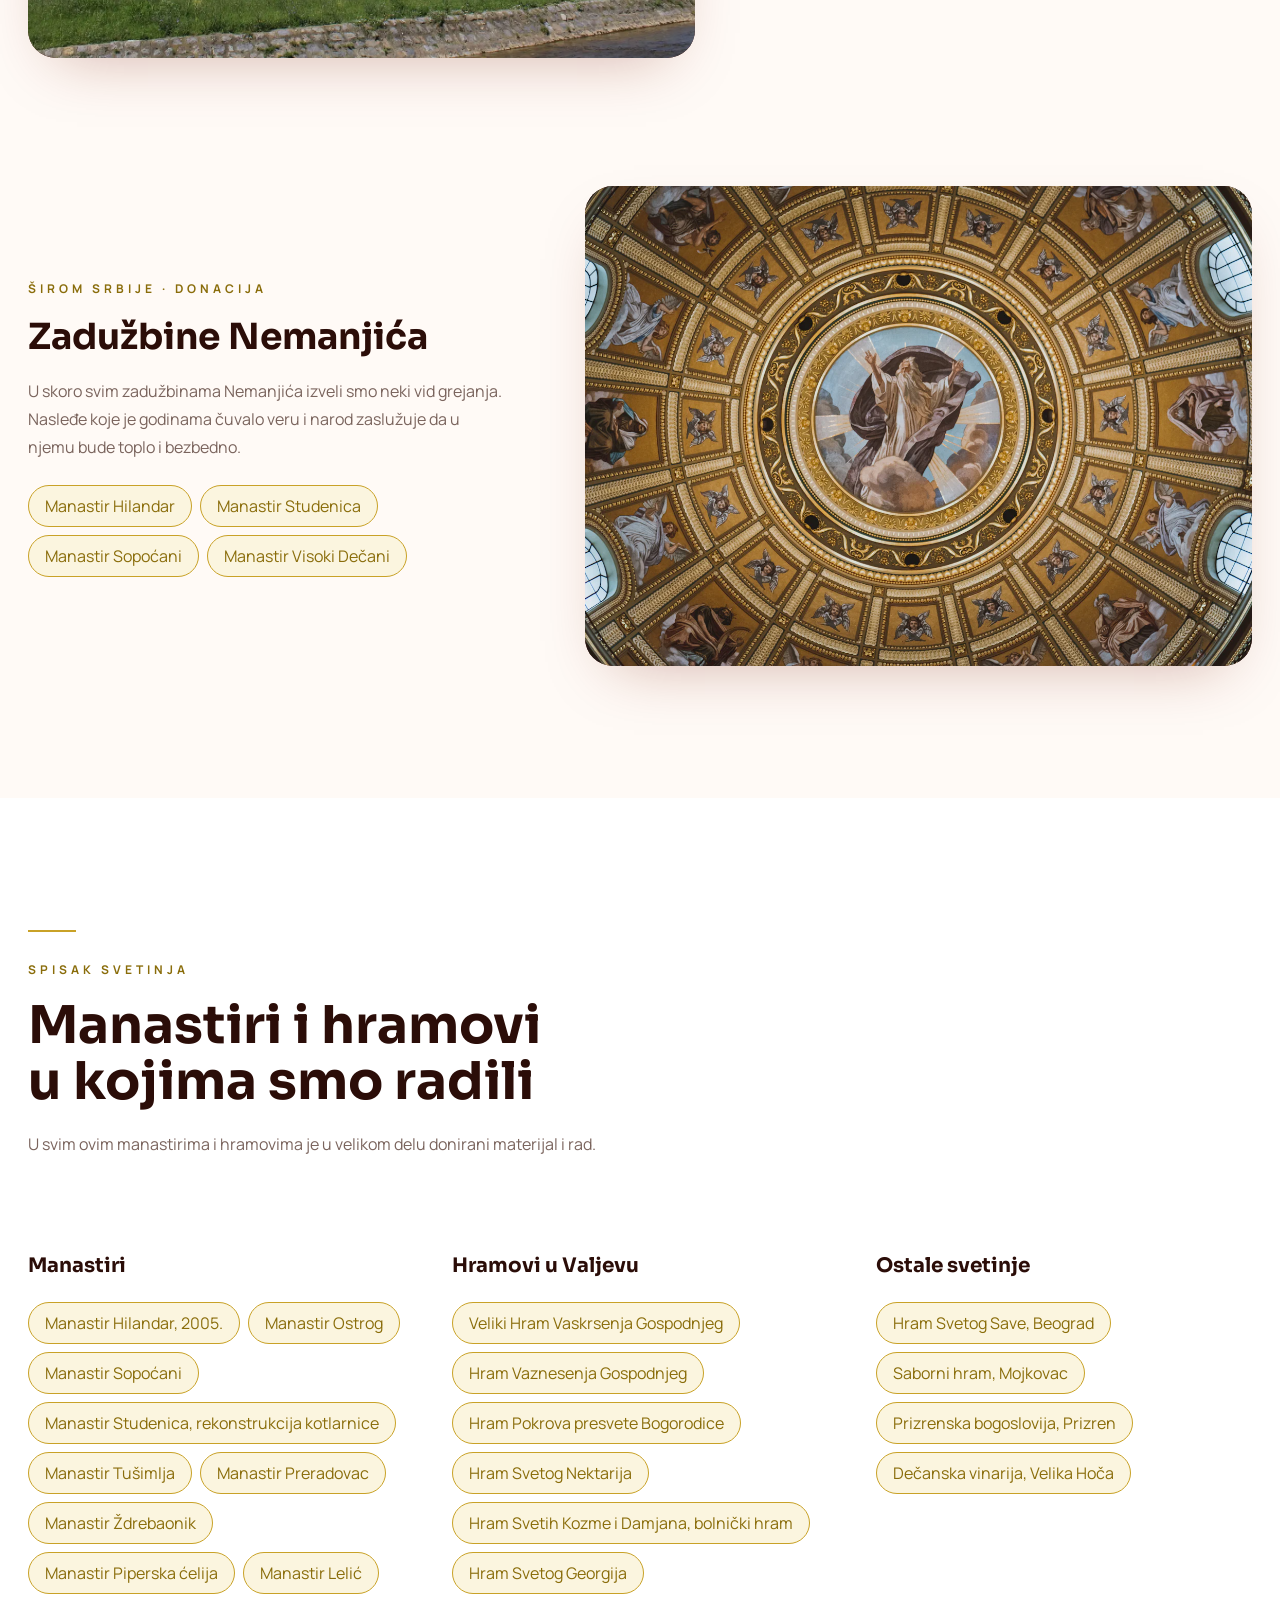
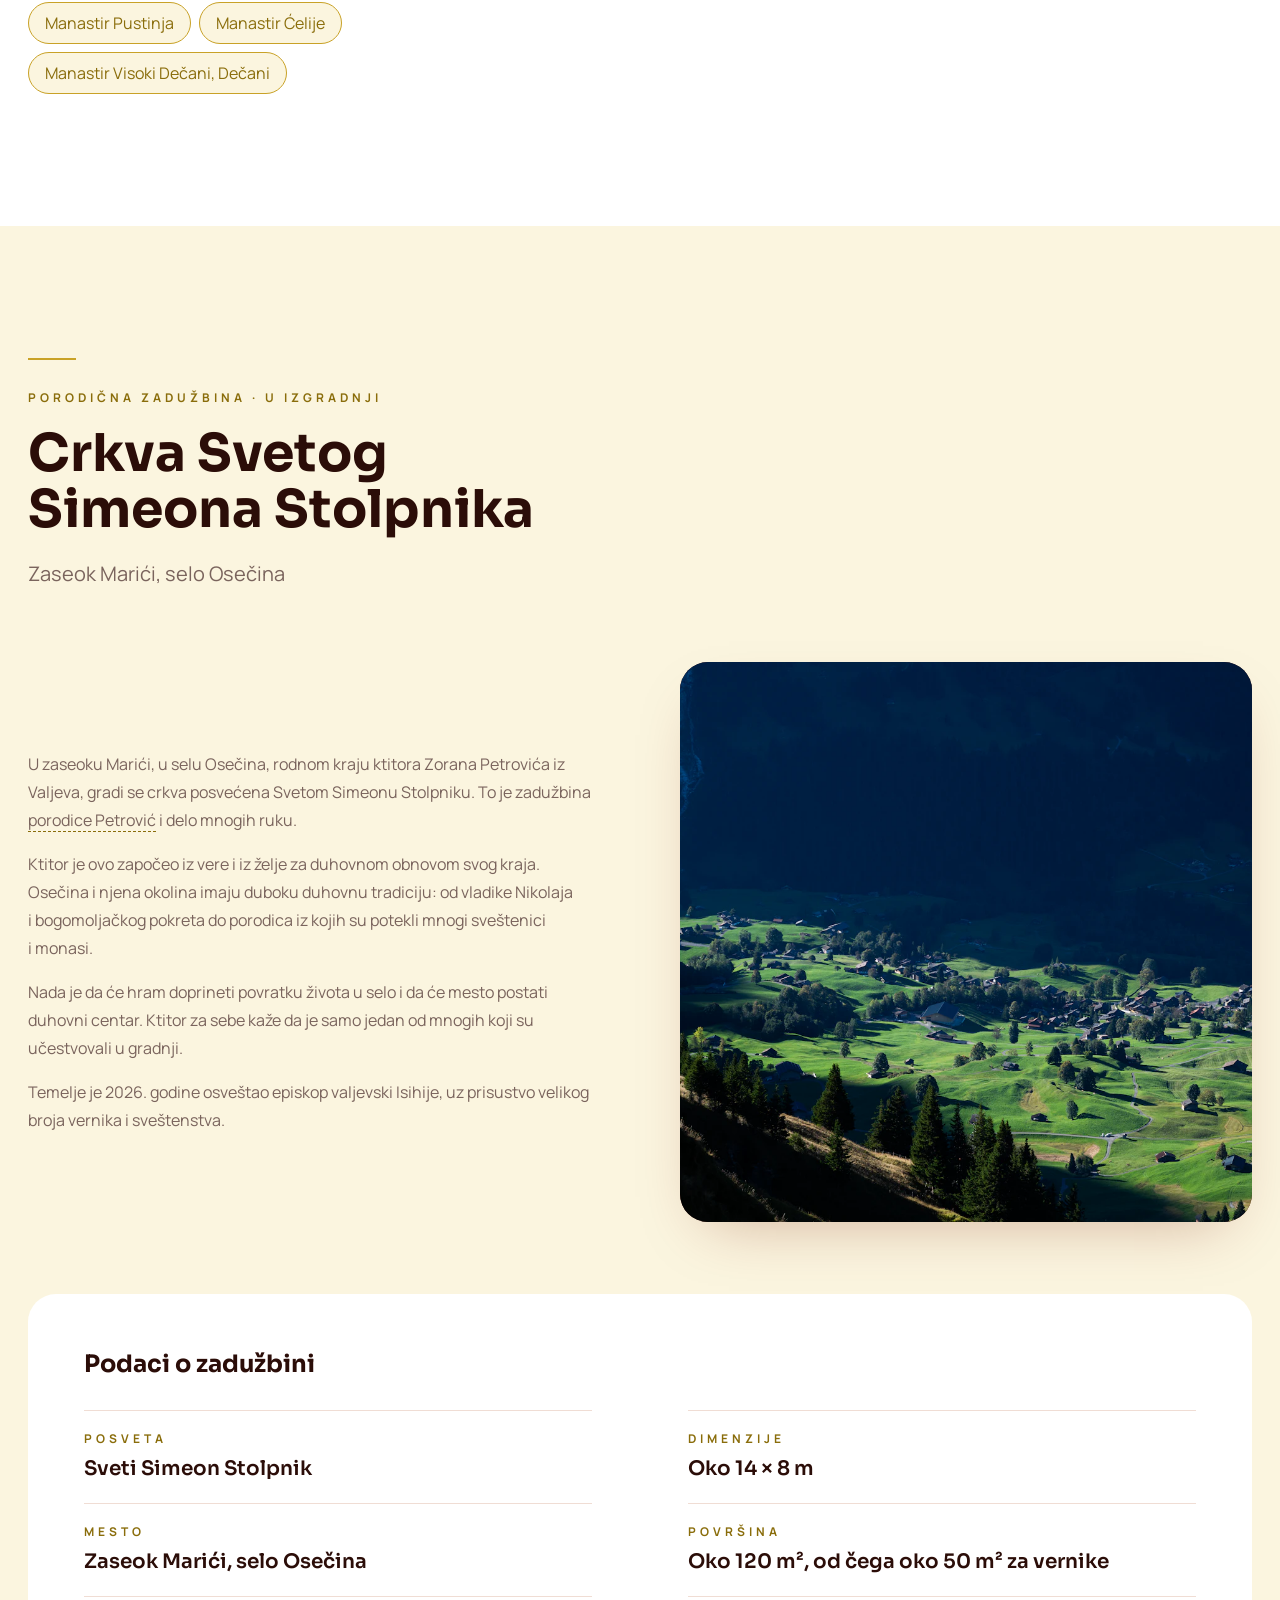
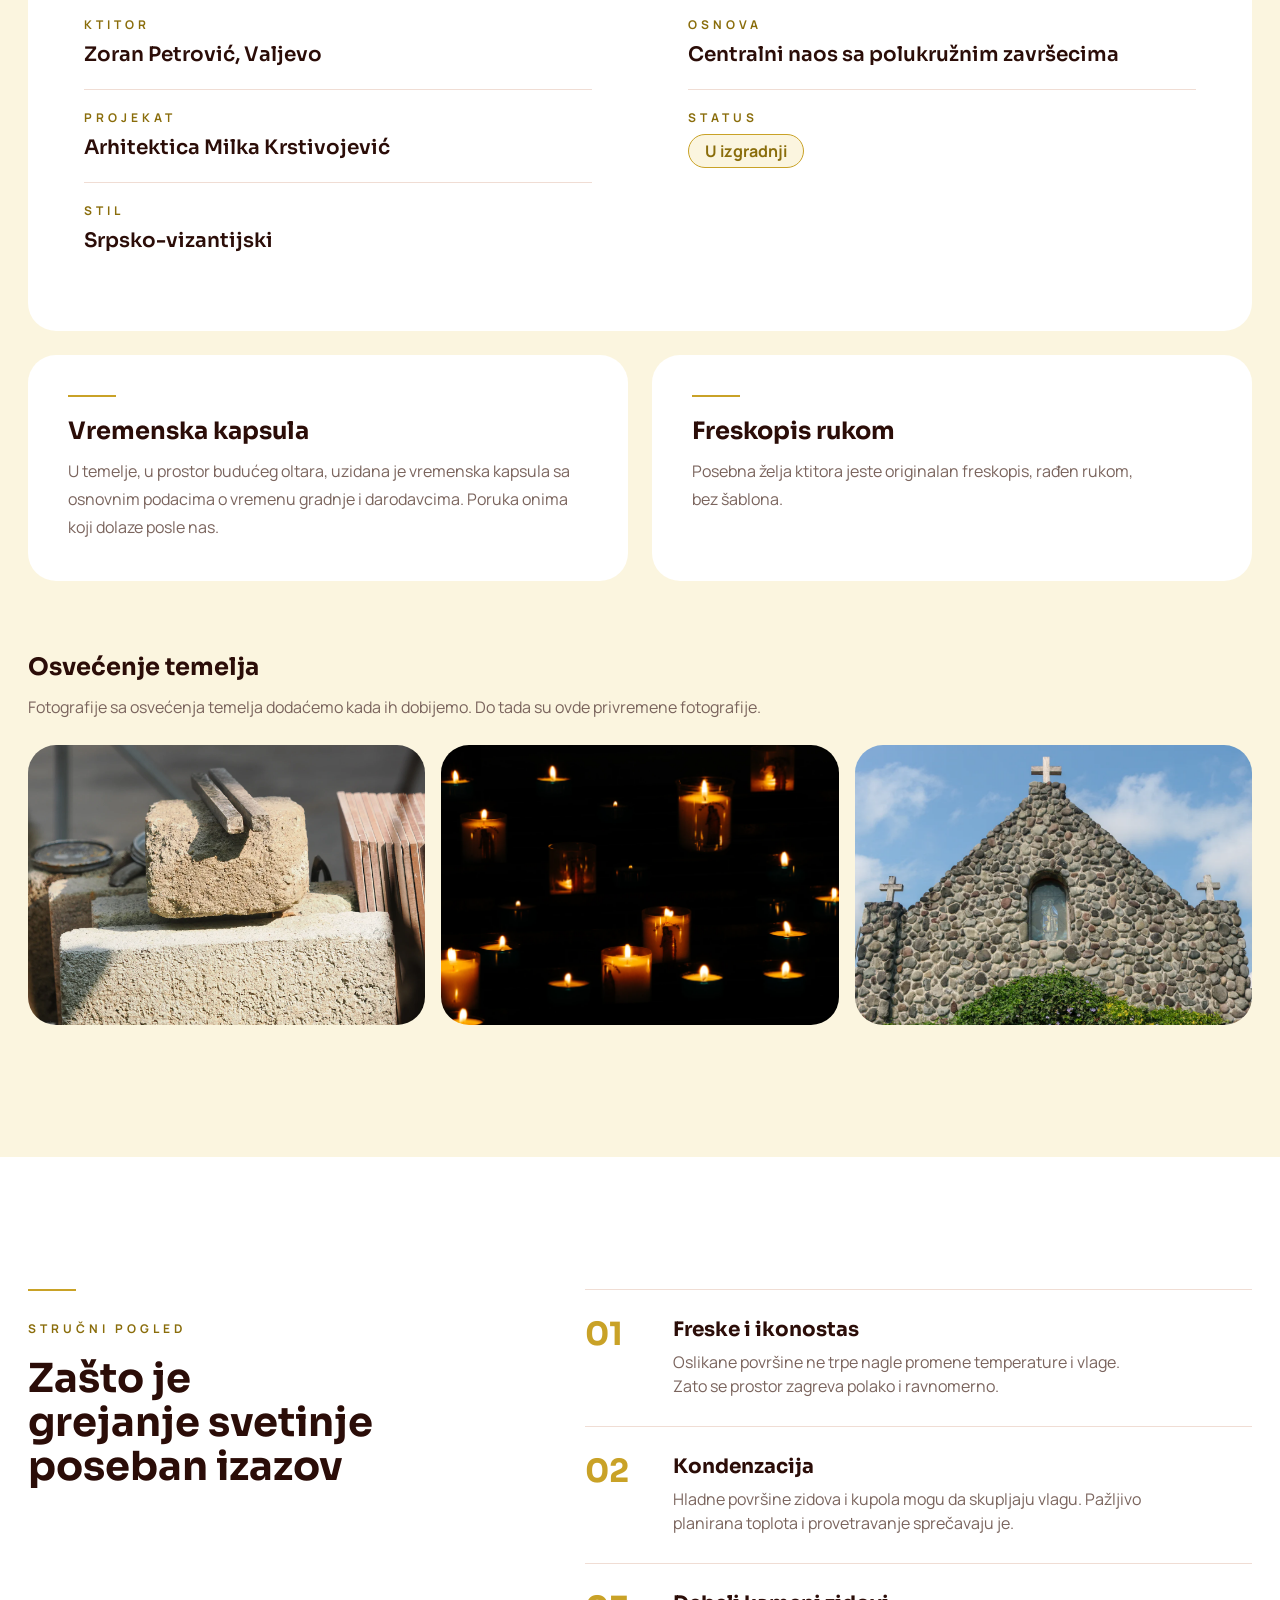
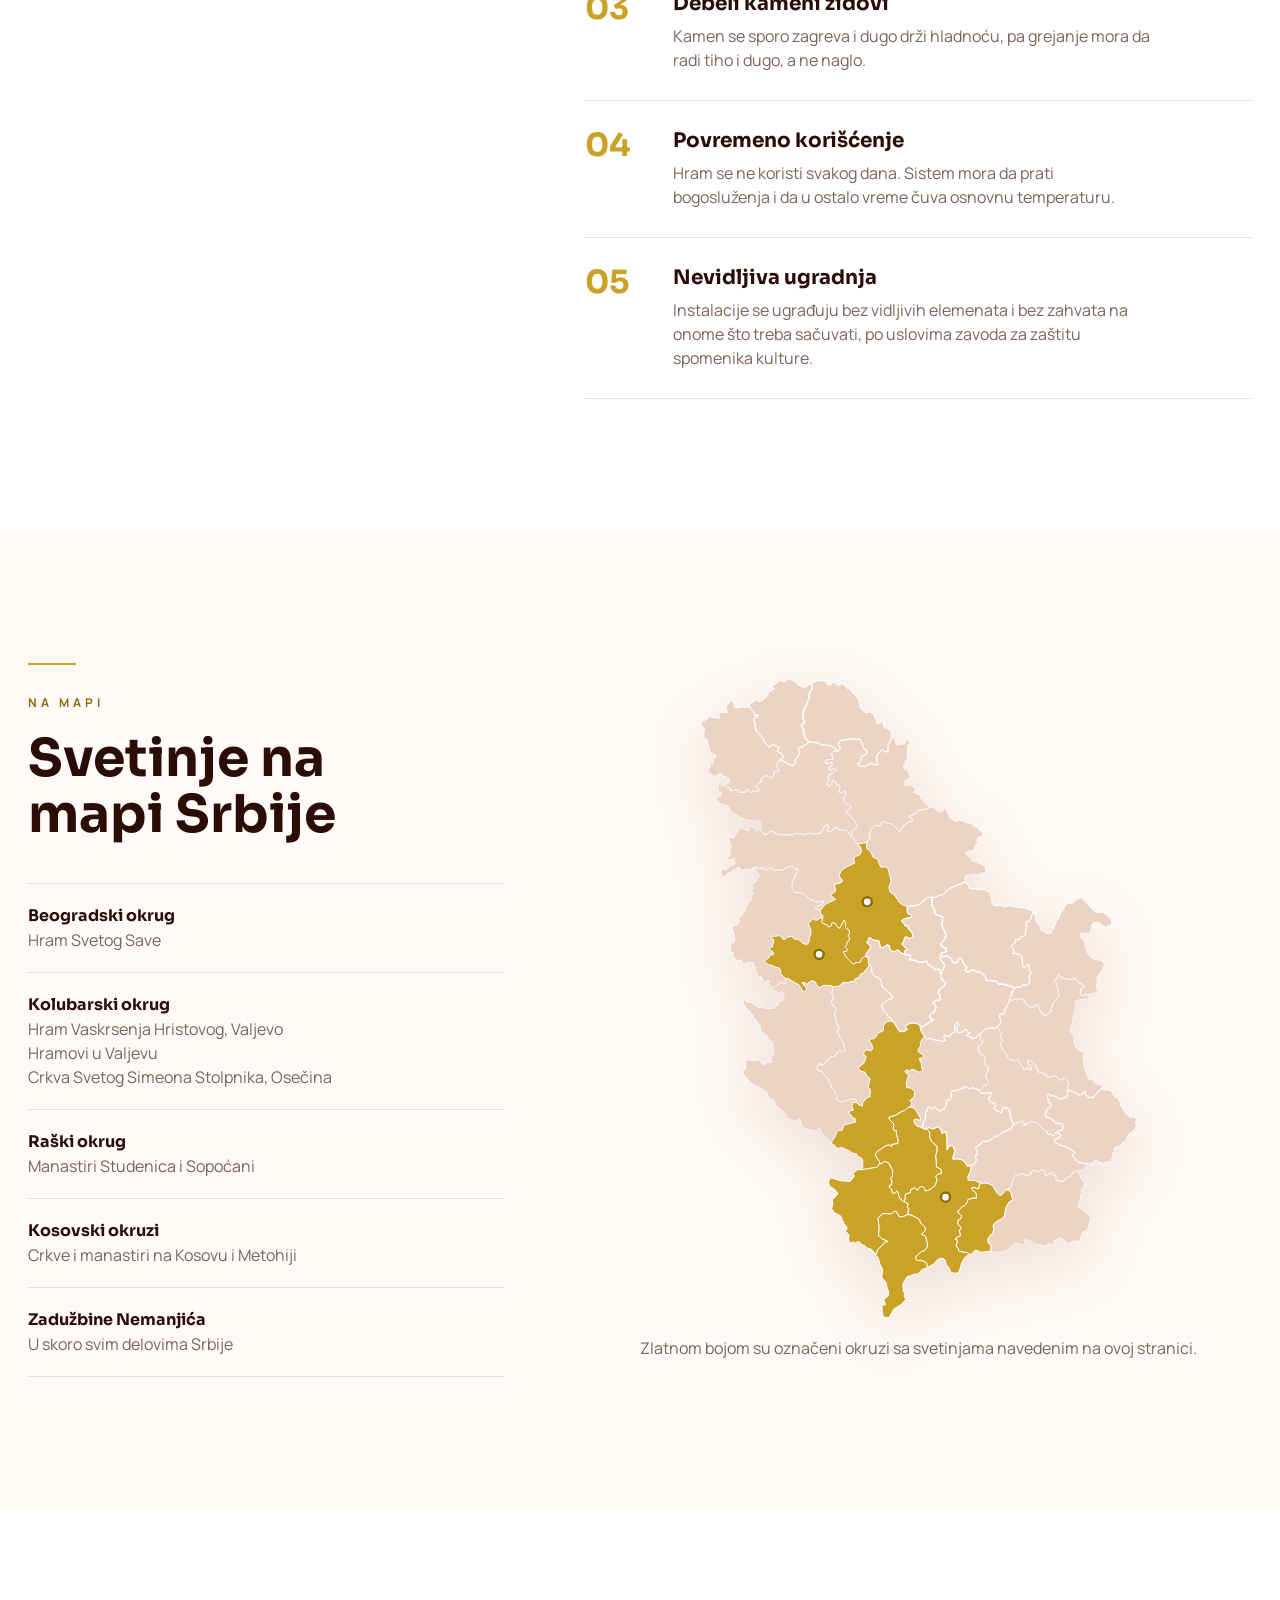
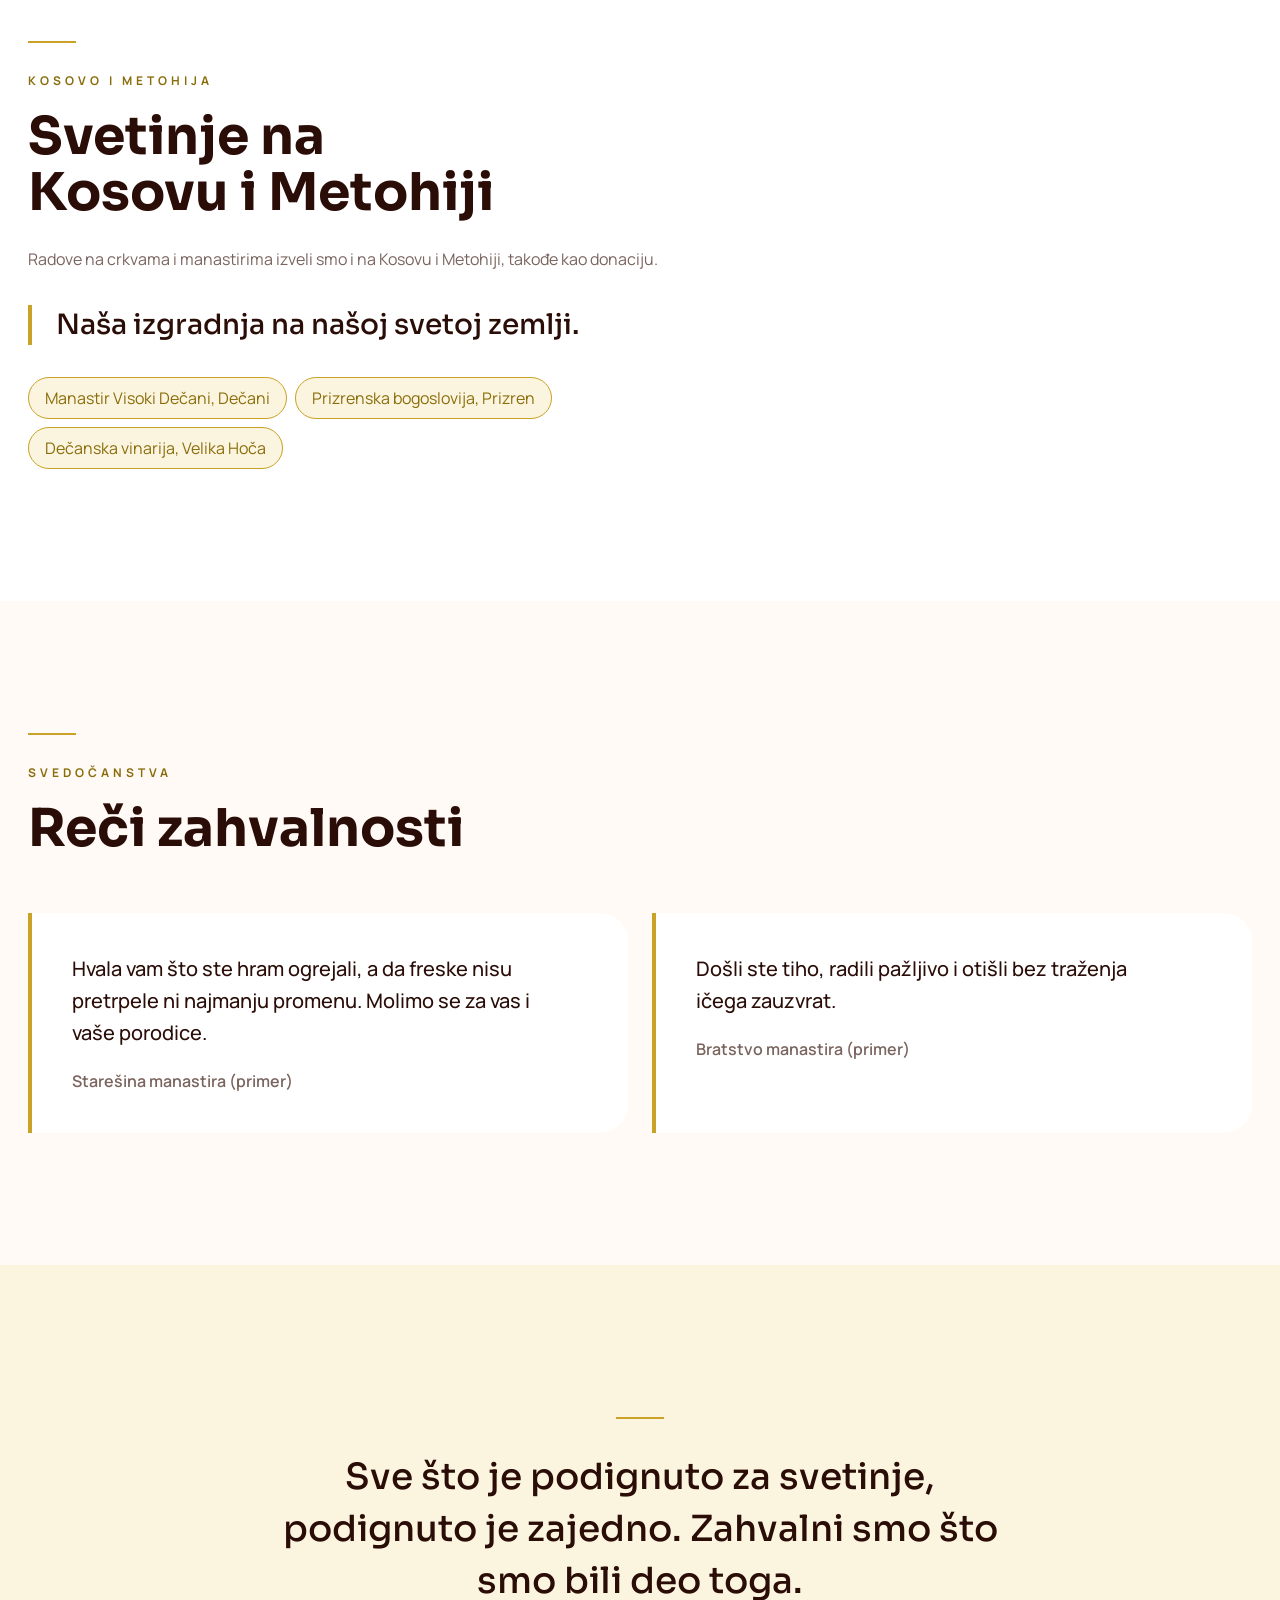
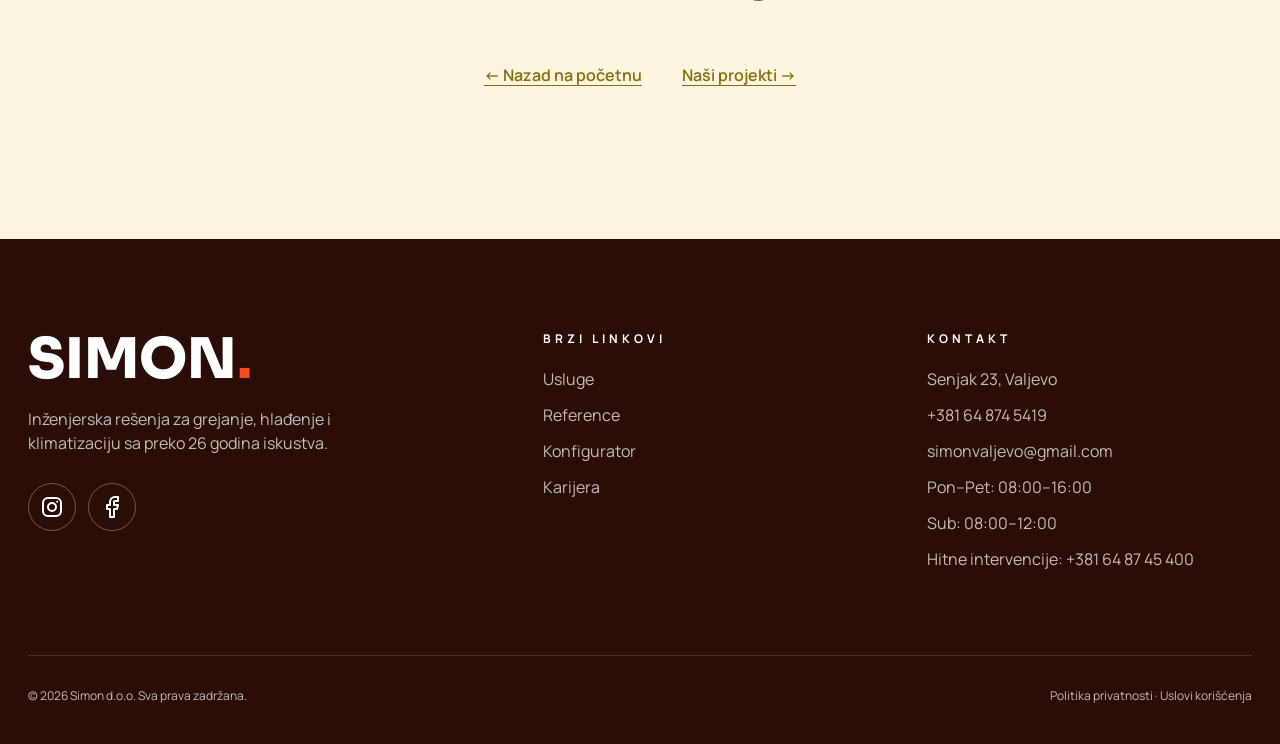
==== commit 1e7949b4: "Čuvari tradicije: spisak manastira i hramova iz referent liste, liste zadužbina i Kosova" ====
--- a/cuvari-tradicije/index.html
+++ b/cuvari-tradicije/index.html
@@ -160,6 +160,11 @@
 .fact{display:inline-block;margin-top:24px;padding:8px 16px;border:1px solid var(--gold);border-radius:1000px;font:700 16px/24px Manrope;color:var(--gold-d);background:var(--gold-soft)}
 .zad{list-style:none;padding:0;display:flex;flex-wrap:wrap;gap:8px;margin-top:24px}
 .zad li{padding:8px 16px;border:1px dashed var(--gold-d);border-radius:1000px;font-size:16px;line-height:24px;color:var(--gold-d)}
+.zad.set li{border:1px solid var(--gold);background:var(--gold-soft)}
+.manast{background:var(--white)}
+.man-grid{display:grid;grid-template-columns:repeat(3,minmax(0,1fr));gap:48px}
+.man-grid h3{font:700 20px/24px Sora;color:var(--brown)}
+@media(max-width:980px){.man-grid{grid-template-columns:1fr;gap:40px}}
 
 /* ktitorska crkva */
 .kt{background:var(--gold-soft)}
@@ -351,7 +356,7 @@
 <div><b>5.000+ m²</b><span>podnog grejanja u Hramu Svetog Save</span></div>
 <div><b>1.200+ m²</b><span>podnog grejanja u Hramu Vaskrsenja Hristovog</span></div>
 <div><b>Skoro sve</b><span>zadužbine Nemanjića, u kojima smo izveli neki vid grejanja</span></div>
-<div><b data-placeholder="true">40+</b><span data-placeholder="true">svetinja ukupno, sve kao donacija</span></div>
+<div><b>20+</b><span>manastira i hramova u kojima smo izveli radove</span></div>
 </div></div></section>
 <section class="t-sec svet" id="svetinje" aria-labelledby="svet-h"><div class="wrap">
 <div class="svet-head rv"><span class="gline"></span><span class="eyebrow">Izdvojene svetinje</span><h2 id="svet-h">Mesta na kojima smo bili gosti</h2><p>Sve što je navedeno u nastavku izvedeno je kao donacija.</p></div>
@@ -366,8 +371,15 @@
 <div class="rv"><span class="eyebrow">Valjevo · donacija</span><h3>Hram Vaskrsenja Hristovog</h3><p>U Valjevu, gradu u kome je naša firma nastala, izveli smo više od 1.200 m² podnog grejanja u Hramu Vaskrsenja Hristovog.</p><span class="fact">1.200+ m²</span></div></article>
 <article class="blk rev t-anchor" id="zaduzbine-nemanjica"><div class="blk-media rv"><figure><div class="pic"><img src="../assets/tradicija/fresko2.webp" alt="Oslikana kupola crkve sa zlatnim ornamentima" width="1400" height="1050" loading="lazy" decoding="async"></div></figure></div>
 <div class="rv"><span class="eyebrow">Širom Srbije · donacija</span><h3>Zadužbine Nemanjića</h3><p>U skoro svim zadužbinama Nemanjića izveli smo neki vid grejanja. Nasleđe koje je godinama čuvalo veru i narod zaslužuje da u njemu bude toplo i bezbedno.</p>
-<ul class="zad" data-placeholder="true" aria-label="Zadužbine u kojima smo radili"><li>Naziv zadužbine 1</li><li>Naziv zadužbine 2</li><li>Naziv zadužbine 3</li><li>Naziv zadužbine 4</li><li>Naziv zadužbine 5</li><li>Naziv zadužbine 6</li></ul></div></article>
+<ul class="zad set" aria-label="Zadužbine u kojima smo radili"><li>Manastir Hilandar</li><li>Manastir Studenica</li><li>Manastir Sopoćani</li><li>Manastir Visoki Dečani</li></ul></div></article>
 </div></section>
+<section class="t-sec manast t-anchor" id="manastiri" aria-labelledby="man-h"><div class="wrap">
+<div class="svet-head rv"><span class="gline"></span><span class="eyebrow">Spisak svetinja</span><h2 id="man-h">Manastiri i hramovi u kojima smo radili</h2><p>U svim ovim manastirima i hramovima je u velikom delu donirani materijal i rad.</p></div>
+<div class="man-grid rv">
+<div><h3>Manastiri</h3><ul class="zad set" aria-label="Manastiri u kojima smo radili"><li>Manastir Hilandar, 2005.</li><li>Manastir Ostrog</li><li>Manastir Sopoćani</li><li>Manastir Studenica, rekonstrukcija kotlarnice</li><li>Manastir Tušimlja</li><li>Manastir Preradovac</li><li>Manastir Ždrebaonik</li><li>Manastir Piperska ćelija</li><li>Manastir Lelić</li><li>Manastir Pustinja</li><li>Manastir Ćelije</li><li>Manastir Visoki Dečani, Dečani</li></ul></div>
+<div><h3>Hramovi u Valjevu</h3><ul class="zad set" aria-label="Hramovi u Valjevu u kojima smo radili"><li>Veliki Hram Vaskrsenja Gospodnjeg</li><li>Hram Vaznesenja Gospodnjeg</li><li>Hram Pokrova presvete Bogorodice</li><li>Hram Svetog Nektarija</li><li>Hram Svetih Kozme i Damjana, bolnički hram</li><li>Hram Svetog Georgija</li></ul></div>
+<div><h3>Ostale svetinje</h3><ul class="zad set" aria-label="Ostale svetinje u kojima smo radili"><li>Hram Svetog Save, Beograd</li><li>Saborni hram, Mojkovac</li><li>Prizrenska bogoslovija, Prizren</li><li>Dečanska vinarija, Velika Hoča</li></ul></div>
+</div></div></section>
 <section class="t-sec kt t-anchor" id="ktitorska-crkva" aria-labelledby="kt-h"><div class="wrap">
 <div class="kt-head rv"><span class="gline"></span><span class="eyebrow">Porodična zadužbina · u izgradnji</span><h2 id="kt-h">Crkva Svetog Simeona Stolpnika</h2><p class="lead">Zaseok Marići, selo Osečina</p></div>
 <div class="kt-row"><div class="rv"><p>U zaseoku Marići, u selu Osečina, rodnom kraju ktitora Zorana Petrovića iz Valjeva, gradi se crkva posvećena Svetom Simeonu Stolpniku. To je zadužbina <span class="ph-tag" data-placeholder="true">porodice Petrović</span> i delo mnogih ruku.</p>
@@ -402,10 +414,11 @@
 </div></div></section>
 <section class="t-sec mapa" id="mapa" aria-labelledby="mapa-h"><div class="wrap mapa-grid"><div class="rv"><span class="gline"></span><span class="eyebrow">Na mapi</span><h2 id="mapa-h">Svetinje na mapi Srbije</h2>
 <ul class="mapa-list"><li><b>Beogradski okrug</b><a href="#hram-svetog-save">Hram Svetog Save</a></li>
-<li><b>Kolubarski okrug</b><a href="#hram-valjevo">Hram Vaskrsenja Hristovog, Valjevo</a><a href="#ktitorska-crkva">Crkva Svetog Simeona Stolpnika, Osečina</a></li>
+<li><b>Kolubarski okrug</b><a href="#hram-valjevo">Hram Vaskrsenja Hristovog, Valjevo</a><a href="#manastiri">Hramovi u Valjevu</a><a href="#ktitorska-crkva">Crkva Svetog Simeona Stolpnika, Osečina</a></li>
+<li><b>Raški okrug</b><a href="#manastiri">Manastiri Studenica i Sopoćani</a></li>
 <li><b>Kosovski okruzi</b><a href="#kosovo">Crkve i manastiri na Kosovu i Metohiji</a></li>
 <li><b>Zadužbine Nemanjića</b><a href="#zaduzbine-nemanjica">U skoro svim delovima Srbije</a></li></ul></div>
-<div class="rv"><div class="map" id="map"><div class="map-tip" id="mapTip" role="status"></div><svg class="srb-map" viewBox="0 0 392 572" fill="none" xmlns="http://www.w3.org/2000/svg" role="img" aria-label="Mapa Srbije: obojeni su Kolubarski okrug, Beograd i Kosovo i Metohija">
+<div class="rv"><div class="map" id="map"><div class="map-tip" id="mapTip" role="status"></div><svg class="srb-map" viewBox="0 0 392 572" fill="none" xmlns="http://www.w3.org/2000/svg" role="img" aria-label="Mapa Srbije: zlatnom bojom su obojeni okruzi sa svetinjama">
 <g clip-path="url(#srbClip)">
 <mask id="path-1-inside-1" fill="white">
 <path d="M148.869 248.669L147.414 248.943L144.619 251.39L144.1 253.837L139.908 254.537L137.466 255.937L132.063 250.343L128.922 245.796L128.742 244.577L131.71 244.223L132.236 242.477L130.139 240.557L131.883 238.283L131.71 236.01L133.806 234.79L134.325 231.99L132.754 230.77L133.806 229.197L134.152 225.877L130.665 223.076L130.492 218.356L129.268 216.436L125.255 223.776L123.166 222.376L122.287 220.283L120.198 218.71L118.455 218.883L117.756 221.676L115.487 222.557L113.916 220.63L111.301 219.756L109.205 218.01L110.249 215.736L110.43 212.416L108.506 211.016L107.793 207.436L109.752 206.007L110.955 203.835L112.994 202.009L121.848 197.779L117.655 194.532L117.749 193.478L120.998 191.139L122.057 188.83L120.861 186.239L121.091 184.492L125.831 183.244L127.445 182.11L127.603 180.508L125.284 177.701L125.241 175.413L126.681 172.49L130.269 169.516L138.69 165.453L137.905 162.753L138.395 160.632L139.475 159.47L142.84 158.466L144.136 156.835L144.734 154.879L144.417 152.252L143.524 150.441L141.55 149.914L142.768 148.34L146.607 147.467L149.359 147.323L149.568 152.166L153.436 155.832L155.165 159.982L159.898 162.147L159.711 163.648L162.139 169.04L166.944 168.895L168.384 169.661L171.345 181.454L169.371 187.17L170.545 191.414L174.407 194.07L179.327 201.179L182.936 203.488L185.774 203.907L186.142 203.921L185.58 206.722L185.933 210.561L187.849 211.088L189.945 213.881L183.311 214.935L180.35 217.208L182.792 219.475L184.009 221.748H186.632L186.452 223.848L189.945 227.688L190.99 231.015L189.074 232.589L187.15 232.408L185.234 231.189L183.491 231.715L182.439 235.728L180.696 237.829L185.58 242.549L183.311 243.768L183.476 247.226L181.956 245.977L179.514 245.45L178.815 243.35L176.193 243.177L174.803 244.404L171.835 244.05L170.265 241.957L170.092 239.33L168.168 238.456L166.425 238.983L165.553 240.203L162.067 241.084L160.669 234.963L154.913 233.917L153.869 232.69L151.427 231.99L150.901 234.436L149.676 235.837L150.555 237.756L152.118 238.63L153.17 240.903L149.157 245.977L148.869 248.669Z"/>
@@ -503,7 +516,7 @@
 <section class="t-sec kos t-anchor" id="kosovo" aria-labelledby="kos-h"><div class="wrap"><div class="kos-in rv"><span class="gline"></span><span class="eyebrow">Kosovo i Metohija</span><h2 id="kos-h">Svetinje na Kosovu i Metohiji</h2>
 <p style="margin-top:24px">Radove na crkvama i manastirima izveli smo i na Kosovu i Metohiji, takođe kao donaciju.</p>
 <p class="zemlja">Naša izgradnja na našoj svetoj zemlji.</p>
-<ul class="zad" data-placeholder="true" aria-label="Objekti na Kosovu i Metohiji"><li>Naziv objekta 1</li><li>Naziv objekta 2</li><li>Naziv objekta 3</li></ul></div></div></section>
+<ul class="zad set" aria-label="Objekti na Kosovu i Metohiji"><li>Manastir Visoki Dečani, Dečani</li><li>Prizrenska bogoslovija, Prizren</li><li>Dečanska vinarija, Velika Hoča</li></ul></div></div></section>
 <section class="t-sec sved" id="svedocanstva" aria-labelledby="sved-h"><div class="wrap"><div class="rv"><span class="gline"></span><span class="eyebrow">Svedočanstva</span><h2 id="sved-h">Reči zahvalnosti</h2></div><div class="sved-grid rv">
 <blockquote data-placeholder="true"><p>Hvala vam što ste hram ogrejali, a da freske nisu pretrpele ni najmanju promenu. Molimo se za vas i vaše porodice.</p><cite>Starešina manastira (primer)</cite></blockquote>
 <blockquote data-placeholder="true"><p>Došli ste tiho, radili pažljivo i otišli bez traženja ičega zauzvrat.</p><cite>Bratstvo manastira (primer)</cite></blockquote>
@@ -552,7 +565,7 @@
 
 // mapa: nazivi okruga, zlatni su okruzi sa svetinjama i vode na odgovarajuci deo stranice
 const NAZIVI=['Beogradski','Severnobački','Srednjobanatski','Severnobanatski','Južnobanatski','Zapadnobački','Južnobački','Sremski','Mačvanski','Kolubarski','Podunavski','Braničevski','Šumadijski','Pomoravski','Borski','Zaječarski','Zlatiborski','Moravički','Raški','Rasinski','Nišavski','Toplički','Pirotski','Jablanički','Pčinjski','Kosovski','Pećki','Prizrenski','Kosovskomitrovački','Kosovskopomoravski'].map(n=>n+' okrug');
-const LINK={0:'#hram-svetog-save',9:'#hram-valjevo',25:'#kosovo',26:'#kosovo',27:'#kosovo',28:'#kosovo',29:'#kosovo'};
+const LINK={0:'#hram-svetog-save',9:'#hram-valjevo',18:'#manastiri',25:'#kosovo',26:'#kosovo',27:'#kosovo',28:'#kosovo',29:'#kosovo'};
 const map=document.getElementById('map'),tip=document.getElementById('mapTip');
 function show(p,x,y){tip.textContent=NAZIVI[+p.dataset.i];const w=map.clientWidth;tip.style.left=Math.min(Math.max(x,64),w-64)+'px';tip.style.top=y+'px';tip.classList.add('on')}
 document.querySelectorAll('.okrug').forEach(p=>{
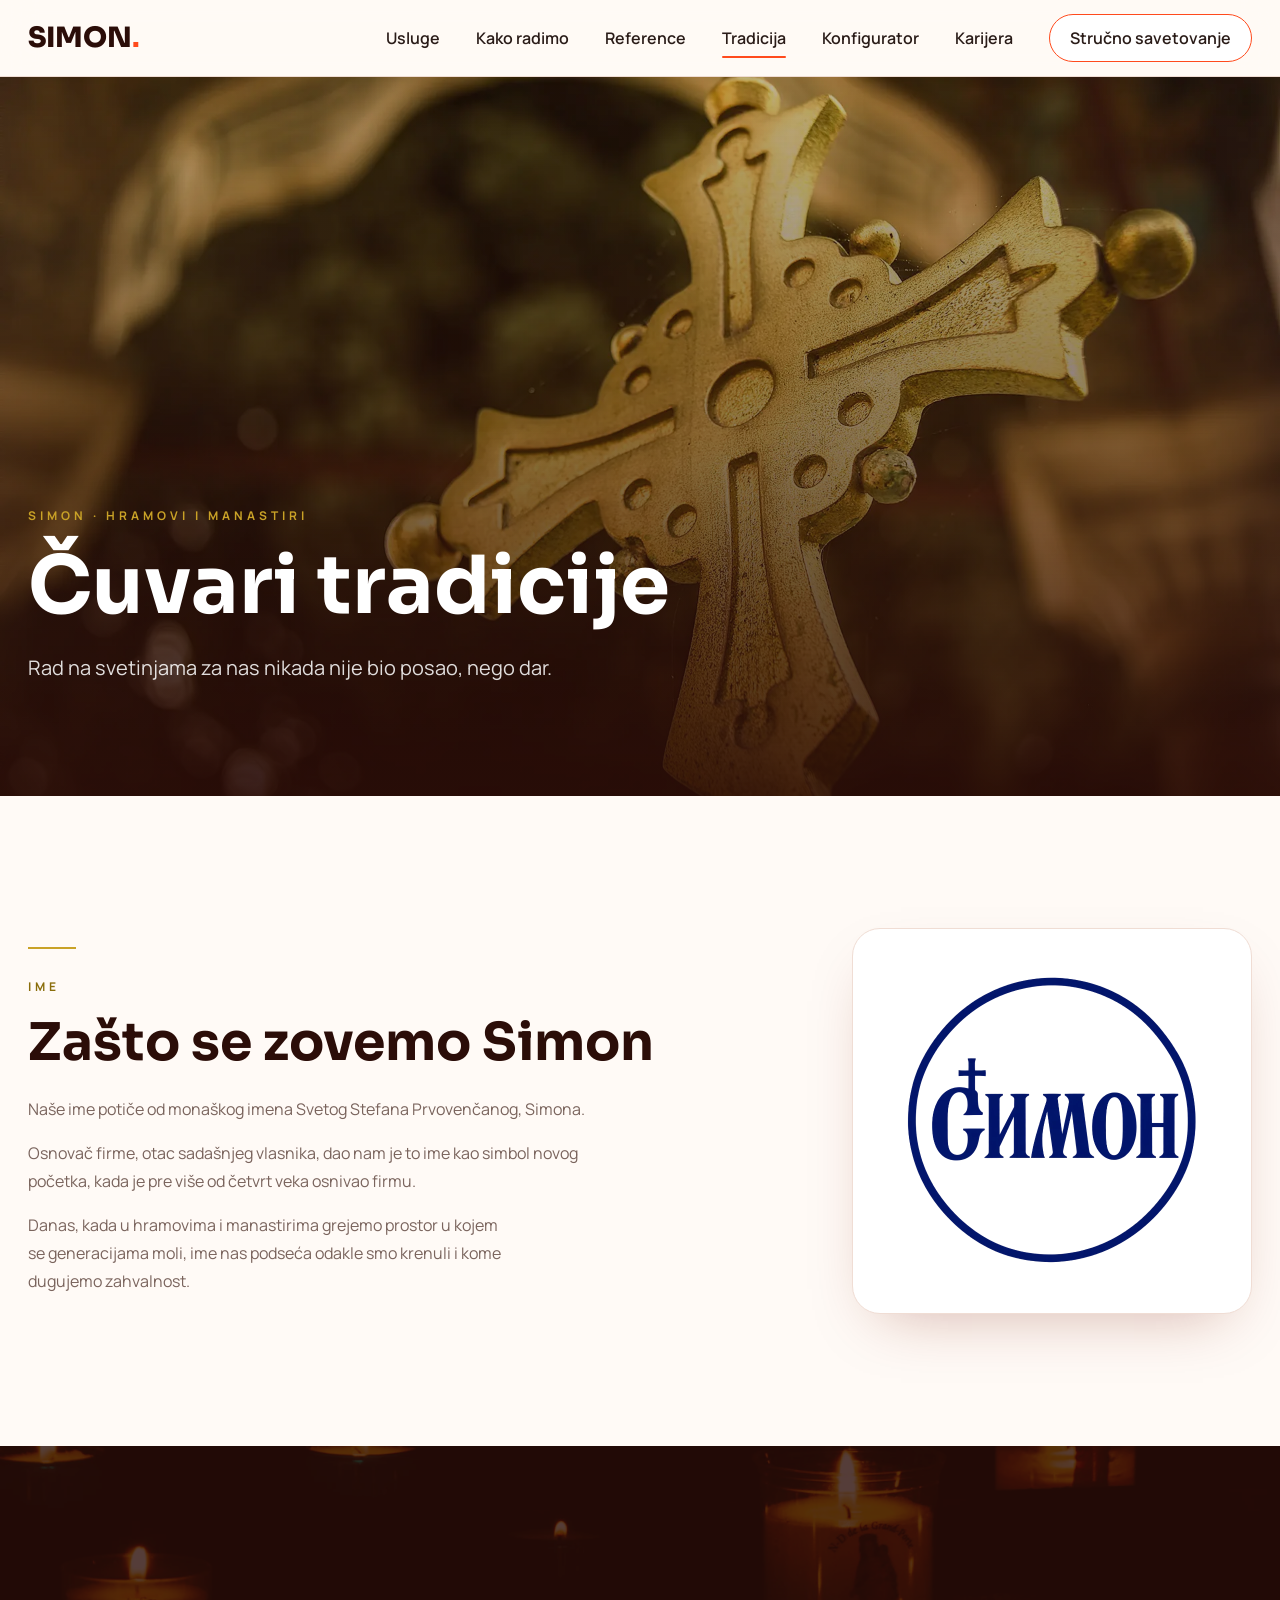
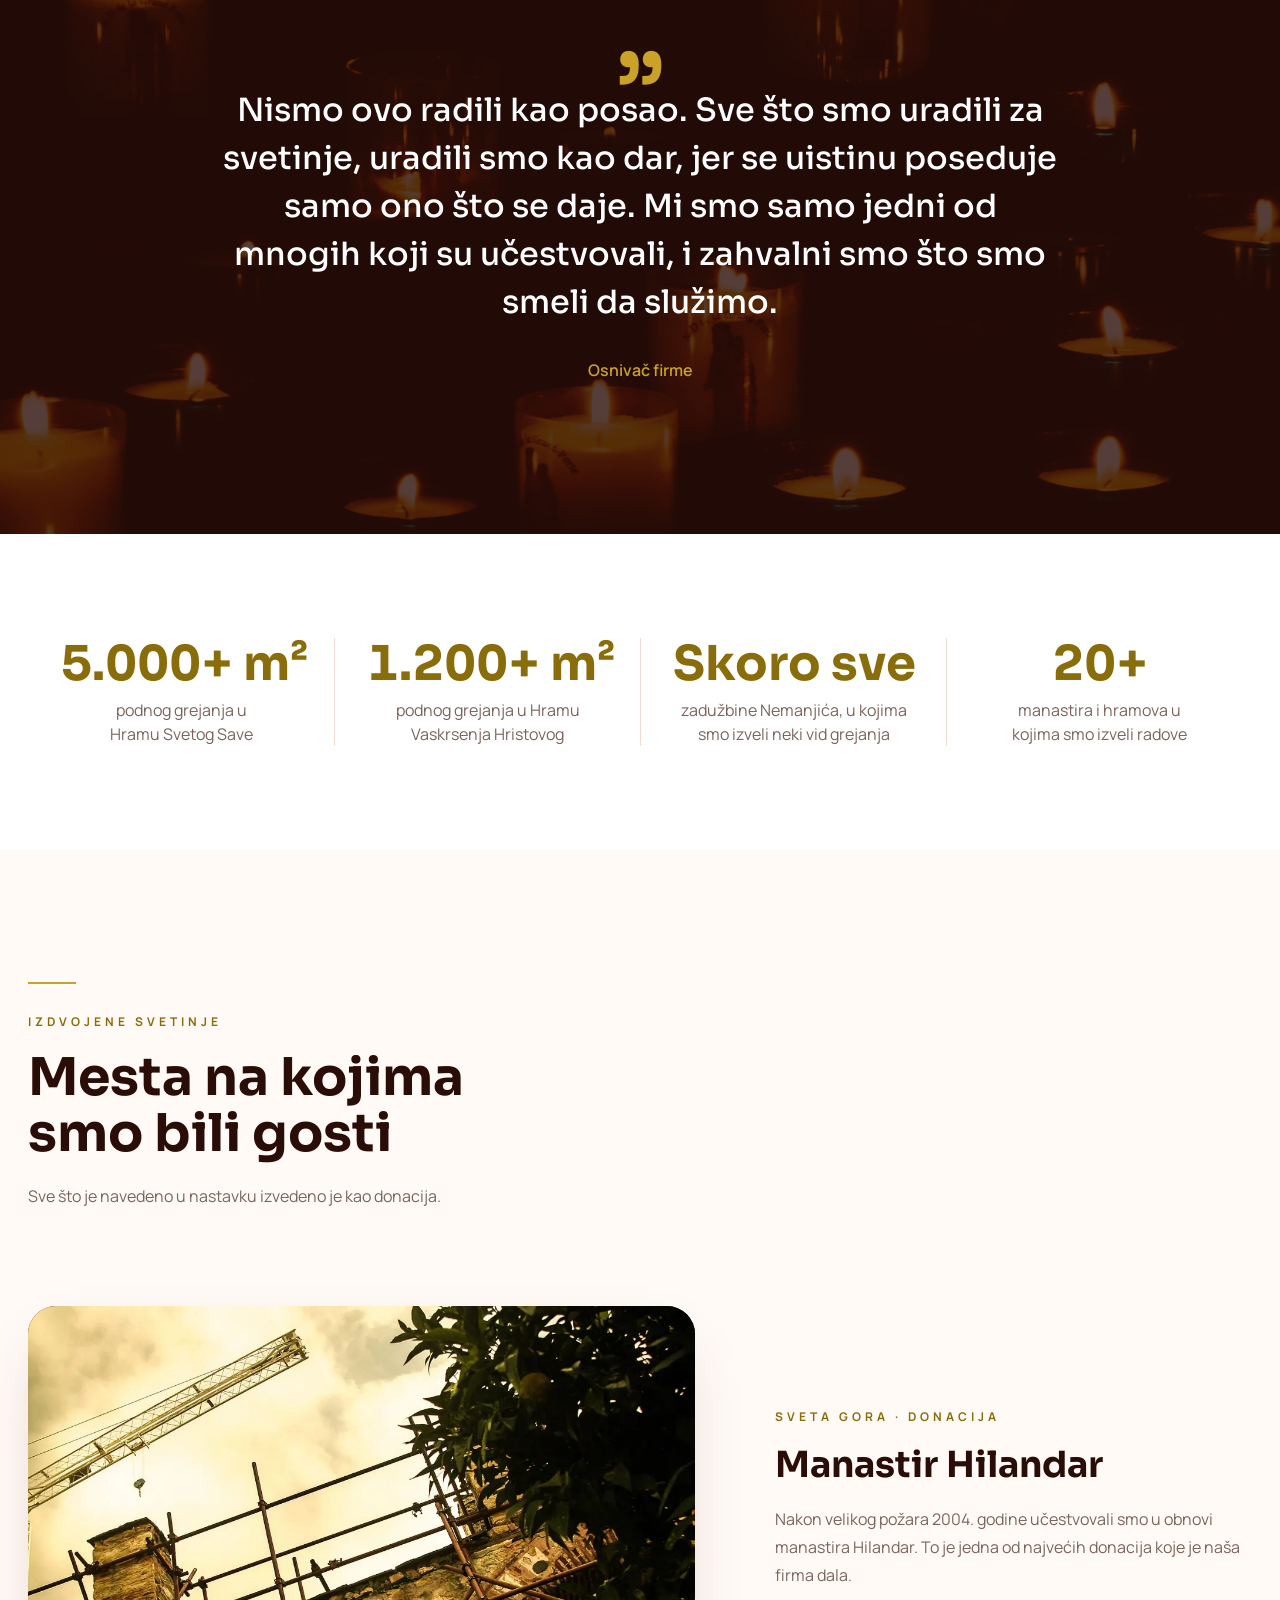
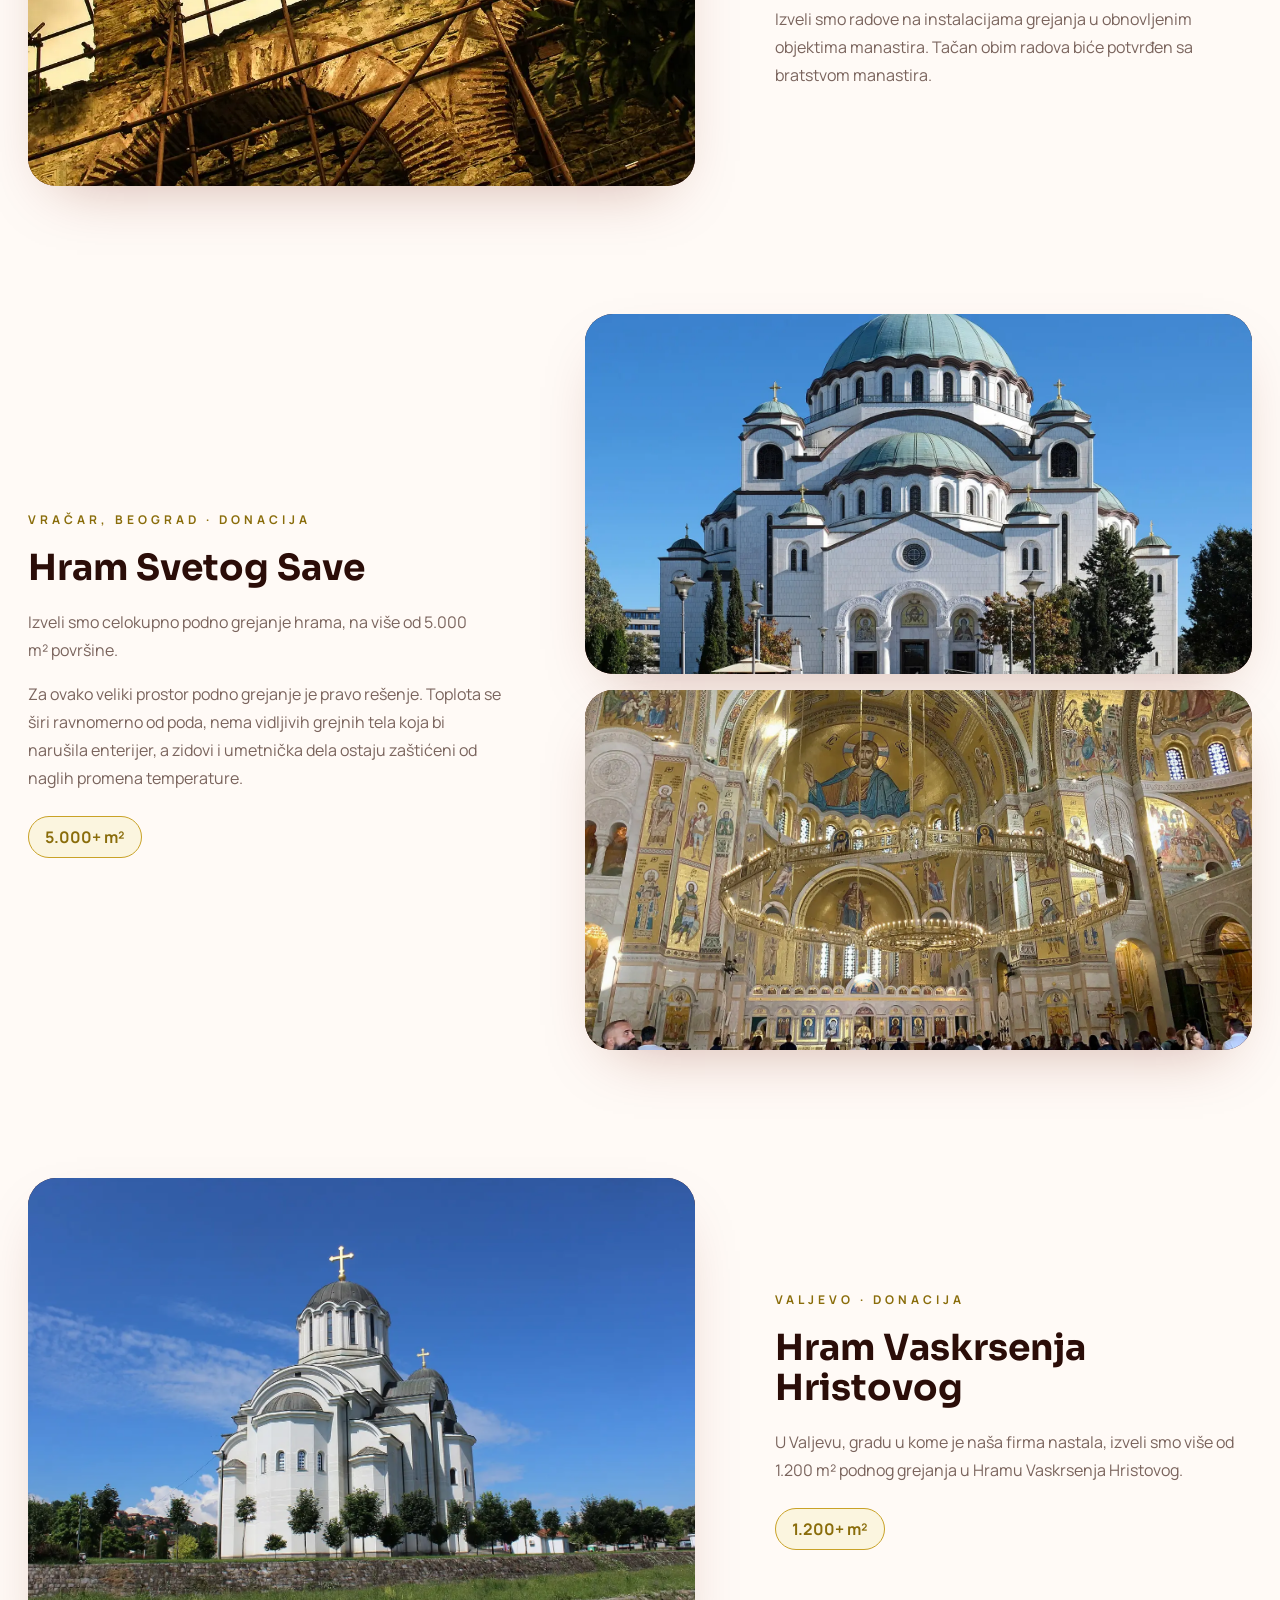
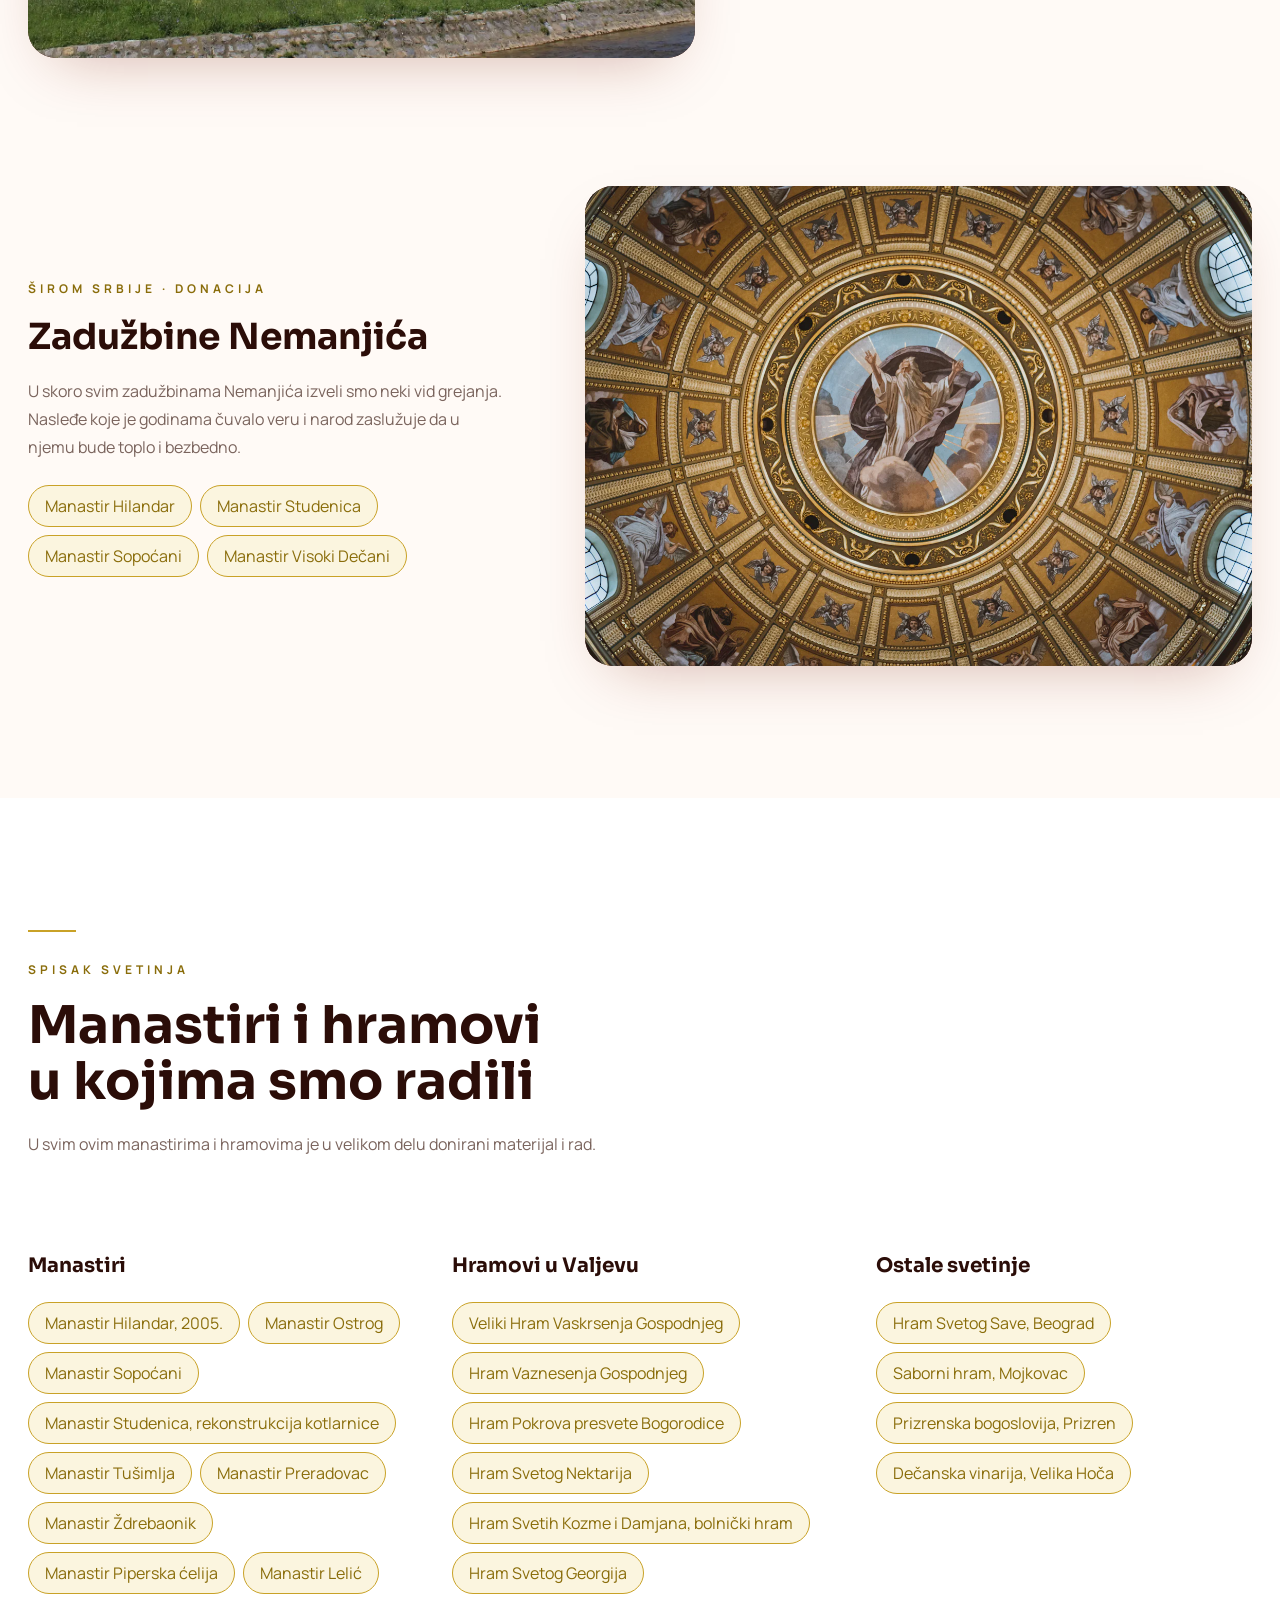
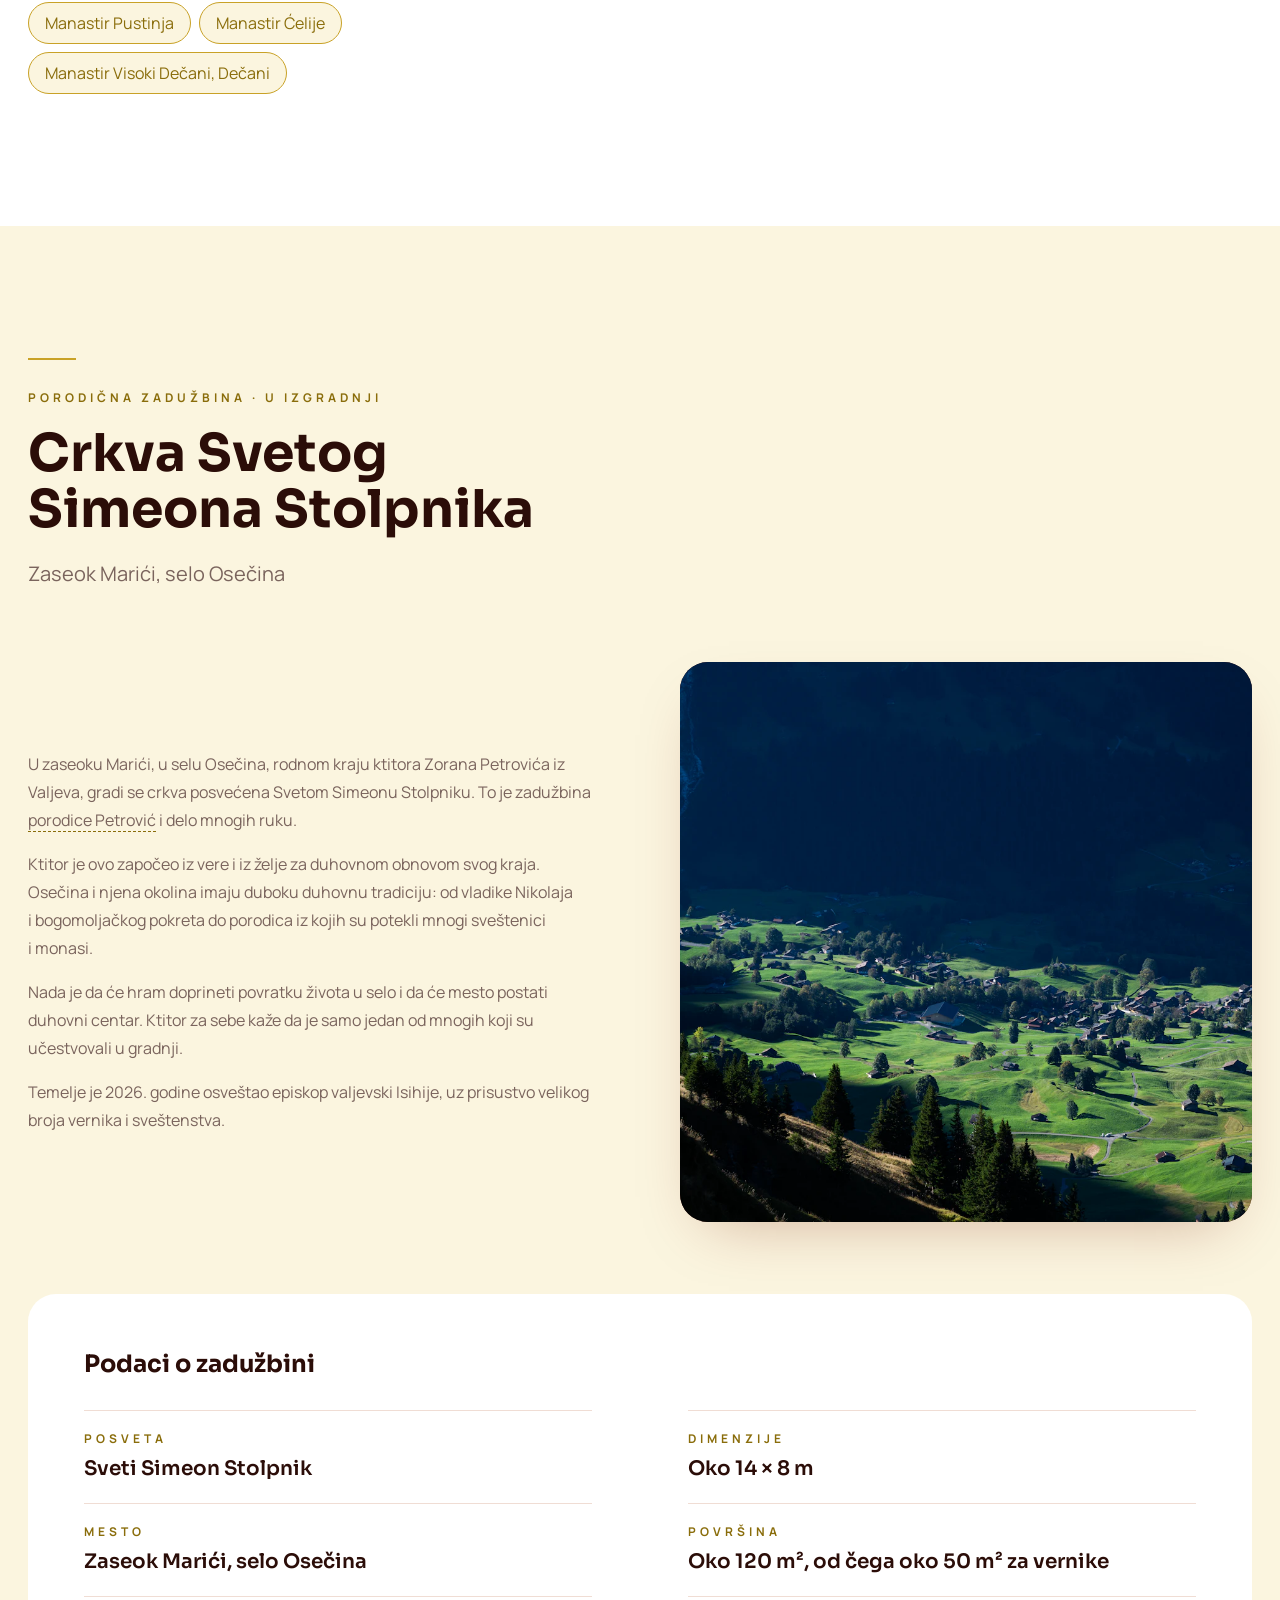
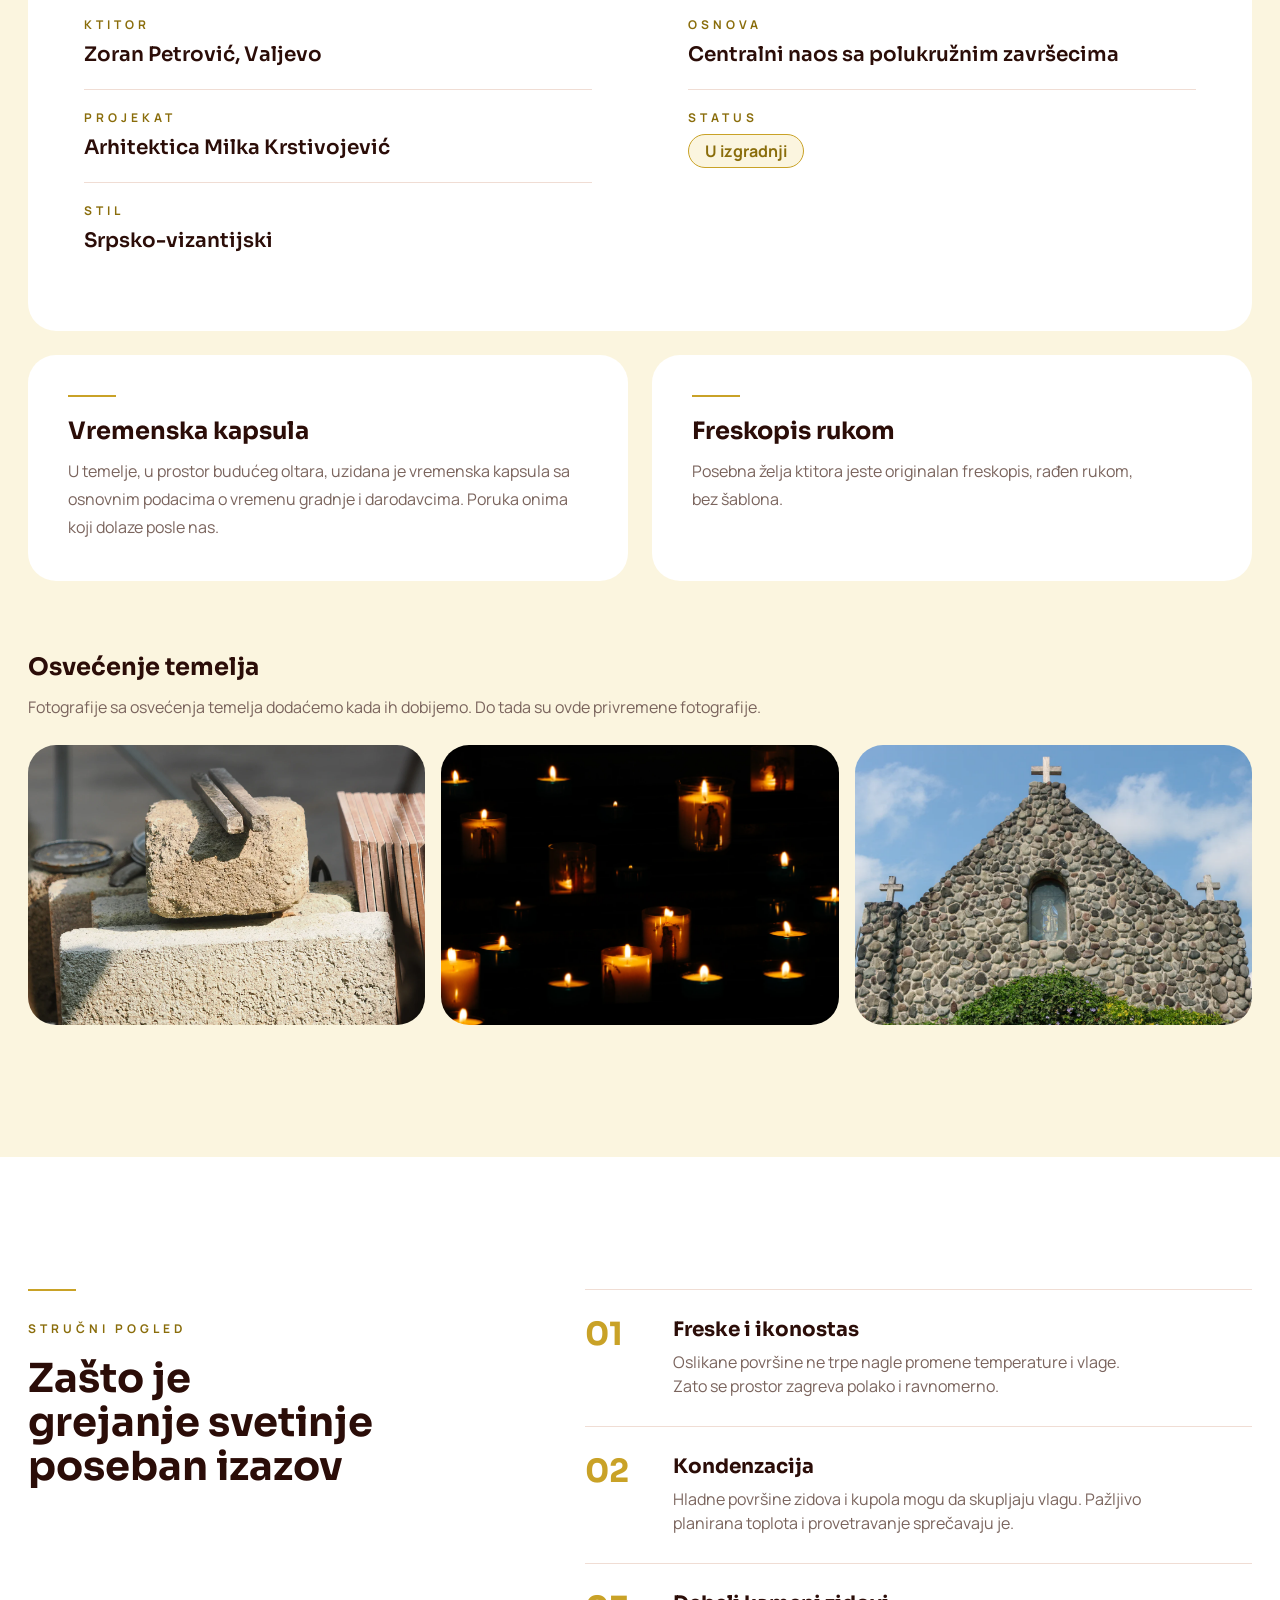
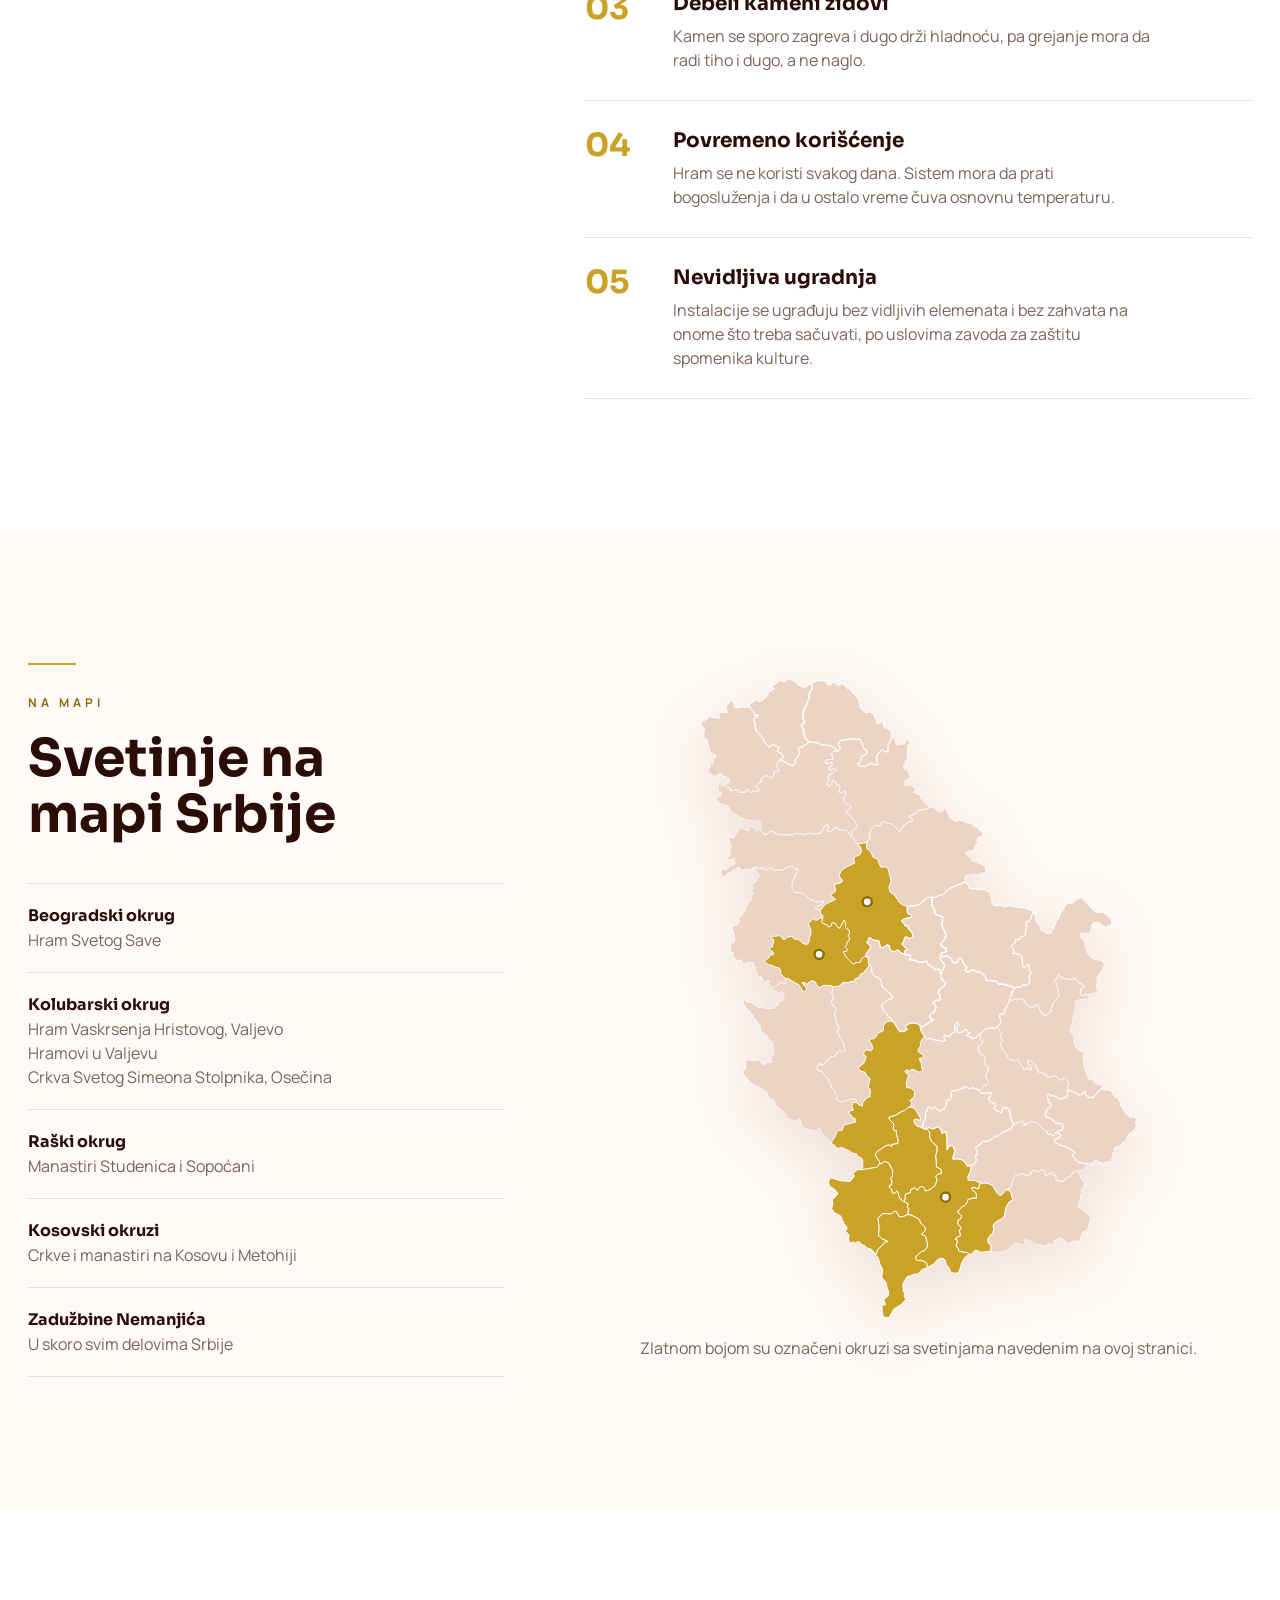
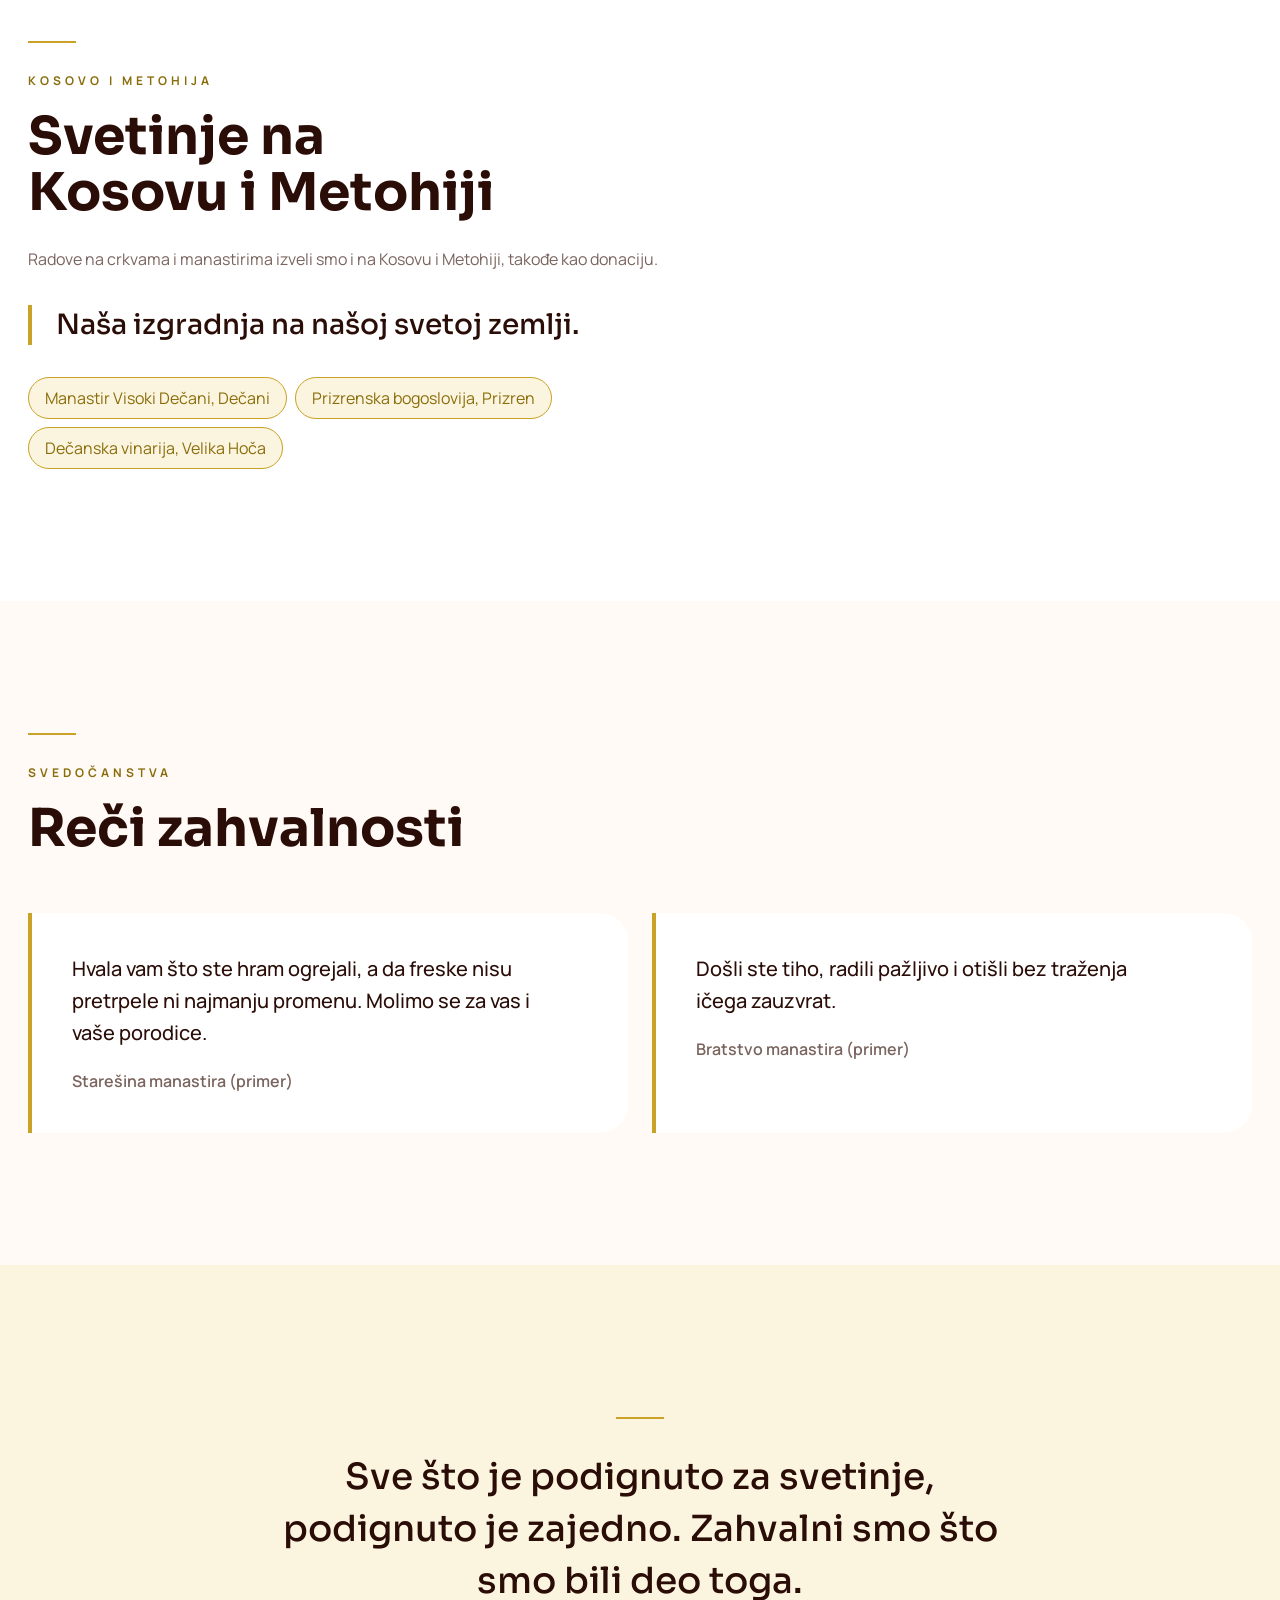
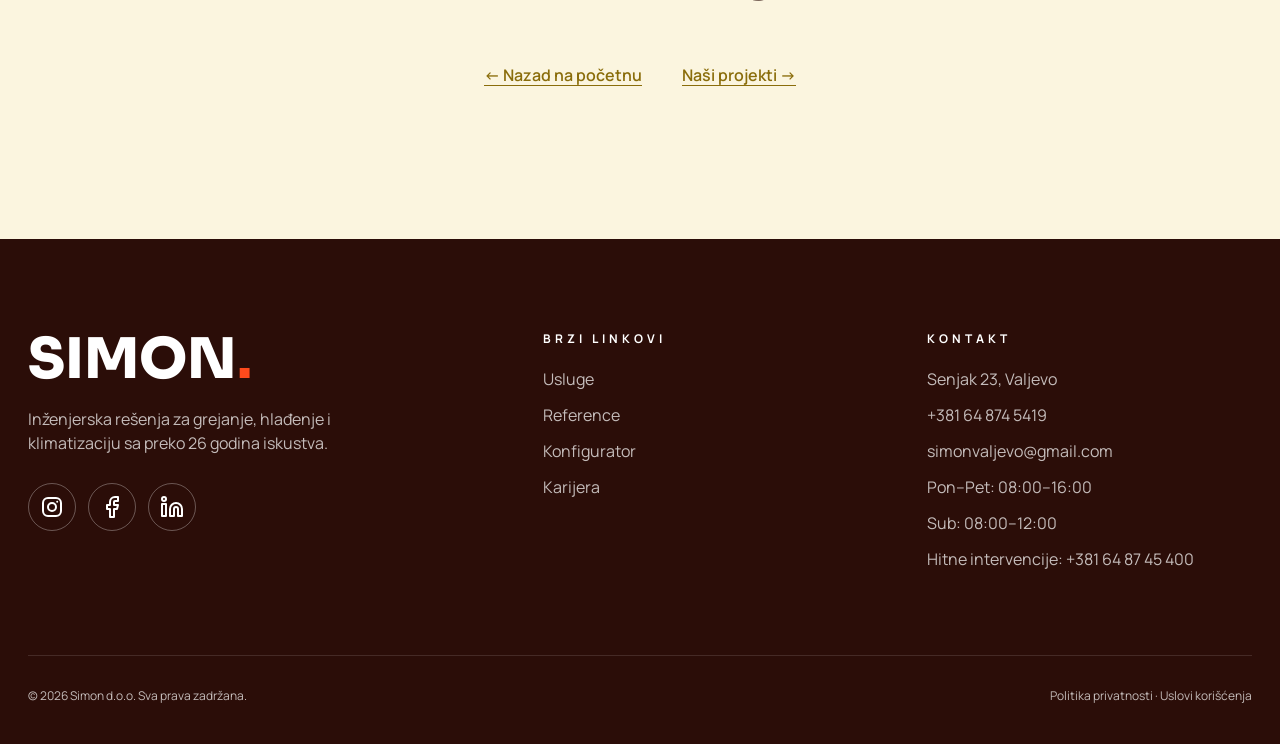
==== commit b17e0846: "Footer: dodat LinkedIn profil na svim stranicama Co-Authored-By: Claude Sonnet 5.5 <noreply@anthropi" ====
--- a/cuvari-tradicije/index.html
+++ b/cuvari-tradicije/index.html
@@ -534,7 +534,7 @@
         <div class="socs">
           <a class="soc" href="https://www.instagram.com/simon_valjevo/" target="_blank" rel="noopener" aria-label="Simon na Instagramu (otvara se u novoj kartici)"><span class="soc-ic"><svg viewBox="0 0 24 24" aria-hidden="true"><rect x="3" y="3" width="18" height="18" rx="5"/><circle cx="12" cy="12" r="4"/><circle cx="17.2" cy="6.8" r="1" fill="currentColor" stroke="none"/></svg></span></a>
           <a class="soc" href="https://www.facebook.com/people/Simon-Valjevo/61589123907424/" target="_blank" rel="noopener" aria-label="Simon na Facebooku (otvara se u novoj kartici)"><span class="soc-ic"><svg viewBox="0 0 24 24" aria-hidden="true"><path d="M18 2h-3a5 5 0 0 0-5 5v3H7v4h3v8h4v-8h3l1-4h-4V7a1 1 0 0 1 1-1h3z"/></svg></span></a>
-          <!-- LinkedIn: dodati kad klijent napravi profil (isti oblik kao gore, aria-label "Simon na LinkedInu") -->
+          <a class="soc" href="https://www.linkedin.com/company/simon-valjevo/" target="_blank" rel="noopener" aria-label="Simon na LinkedInu (otvara se u novoj kartici)"><span class="soc-ic"><svg viewBox="0 0 24 24" aria-hidden="true"><path d="M16 8a6 6 0 0 1 6 6v7h-4v-7a2 2 0 0 0-2-2 2 2 0 0 0-2 2v7h-4v-7a6 6 0 0 1 6-6z"/><rect x="2" y="9" width="4" height="12"/><circle cx="4" cy="4" r="2"/></svg></span></a>
         </div>
       </div>
       <div>
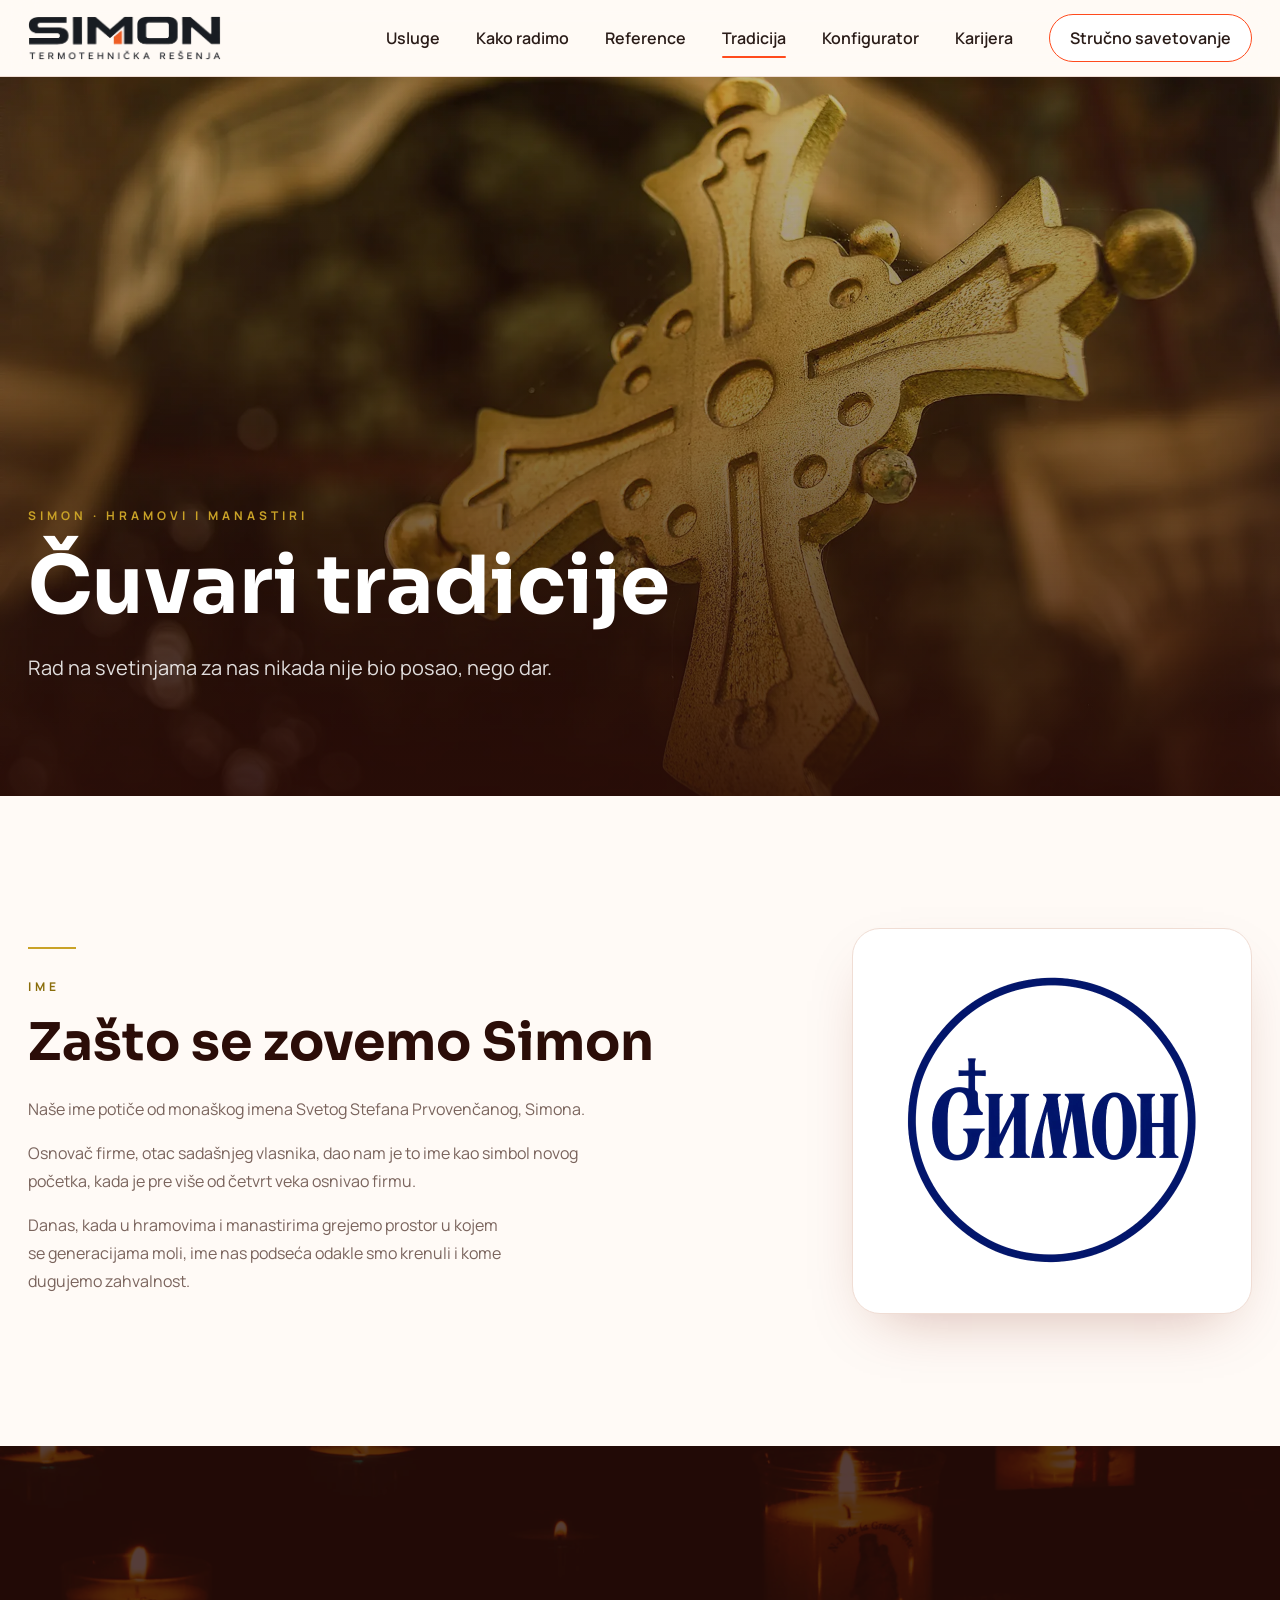
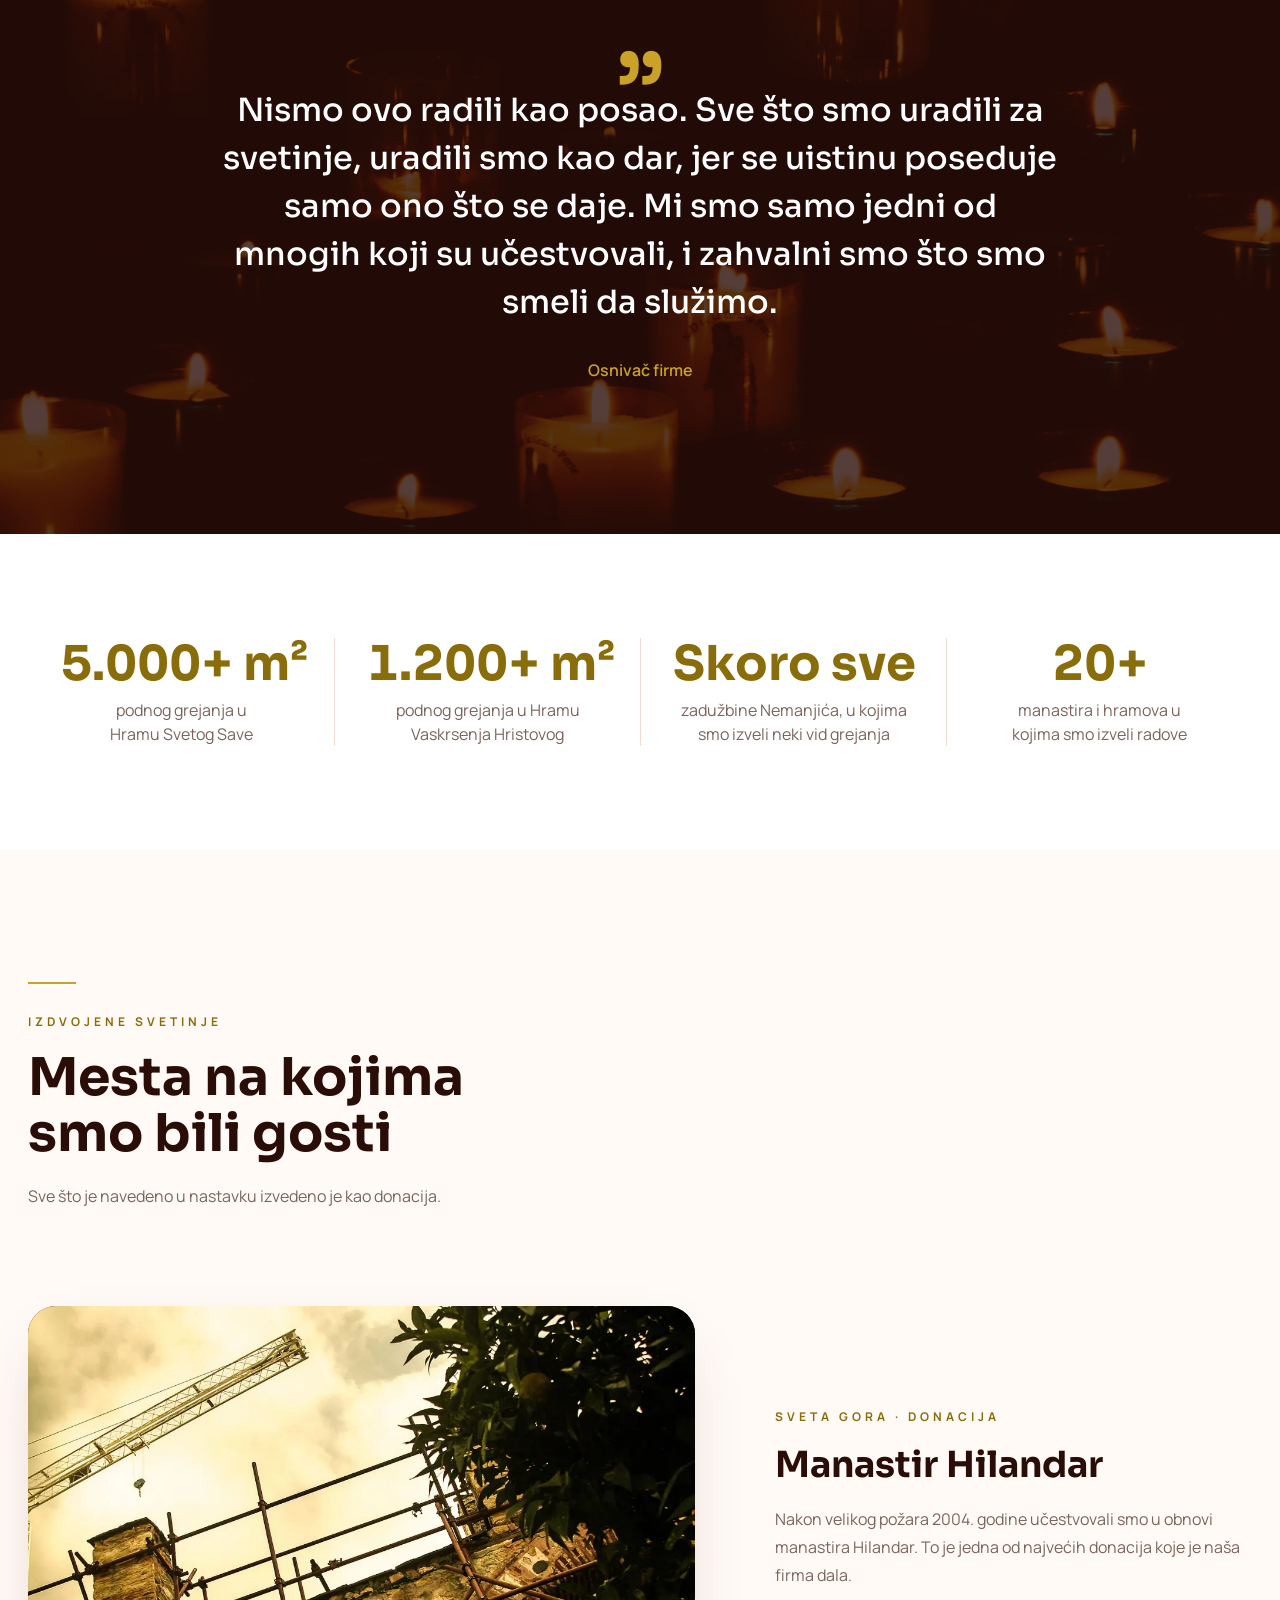
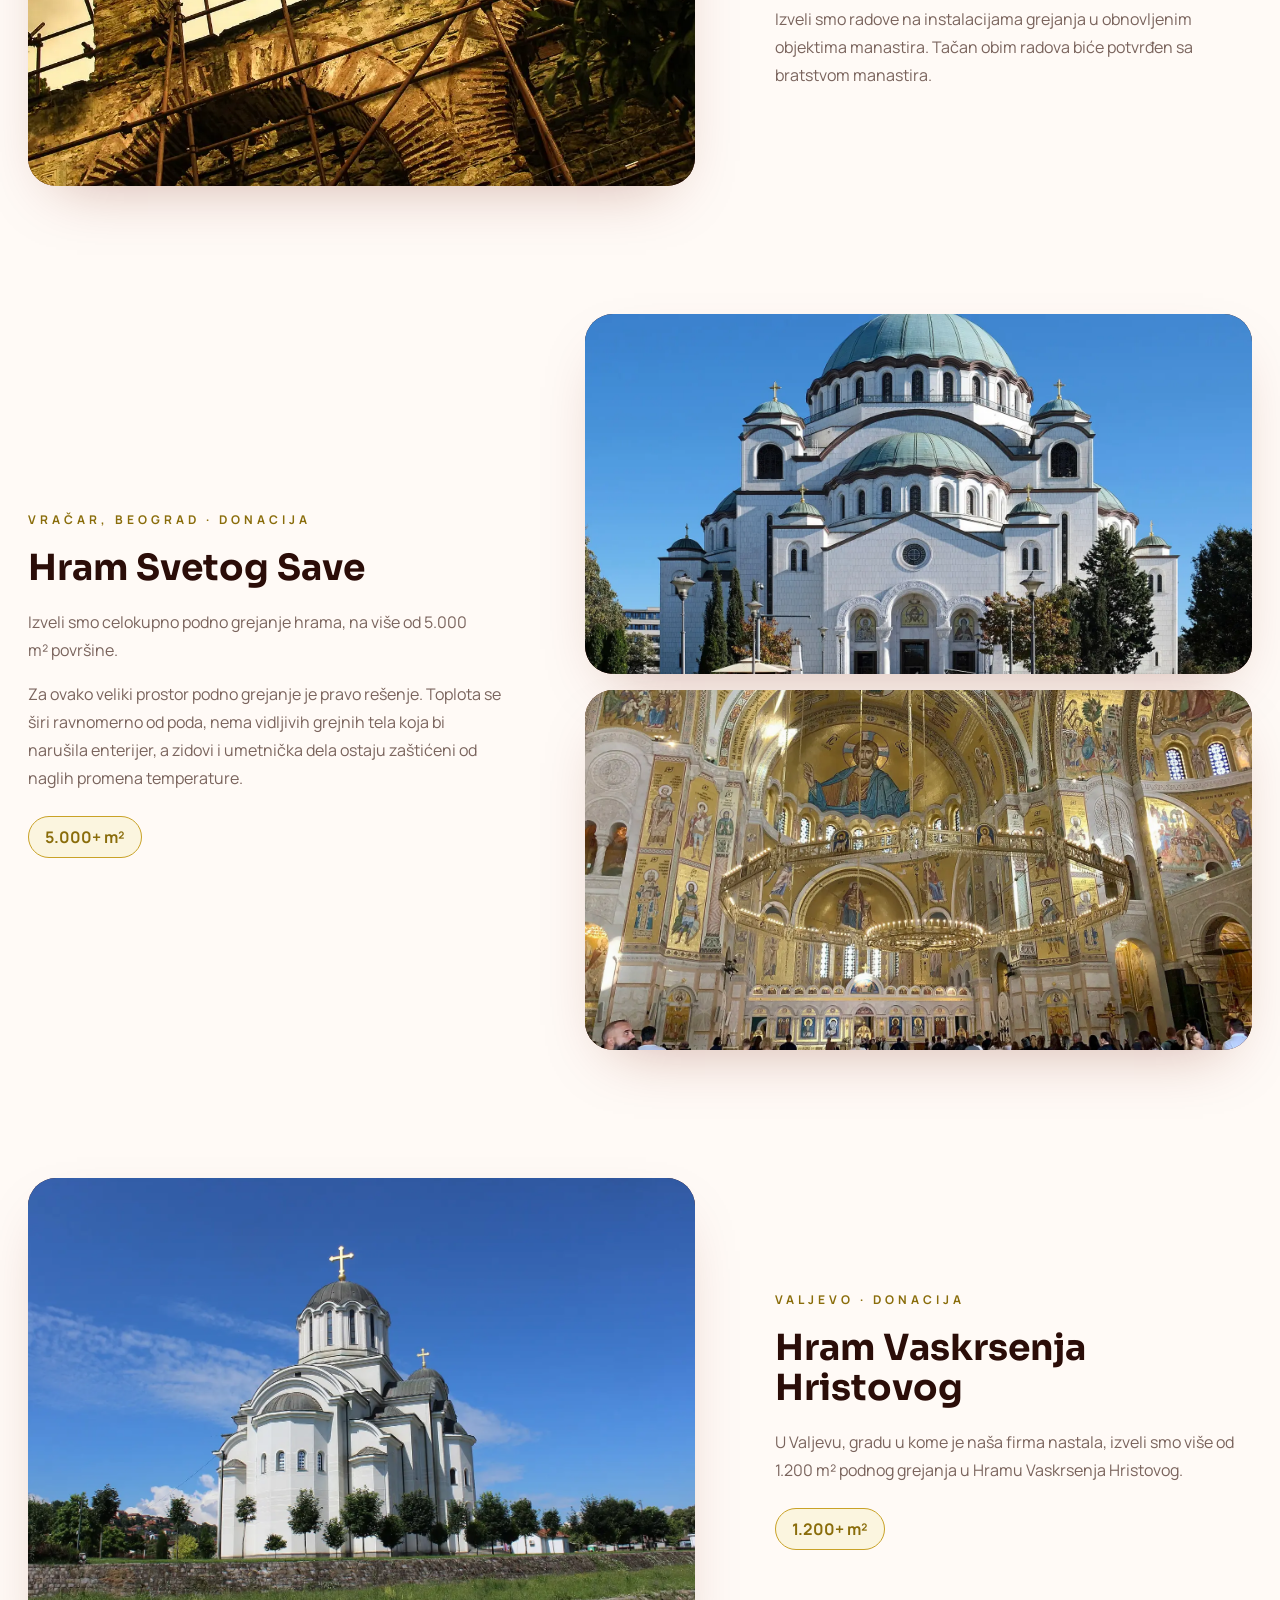
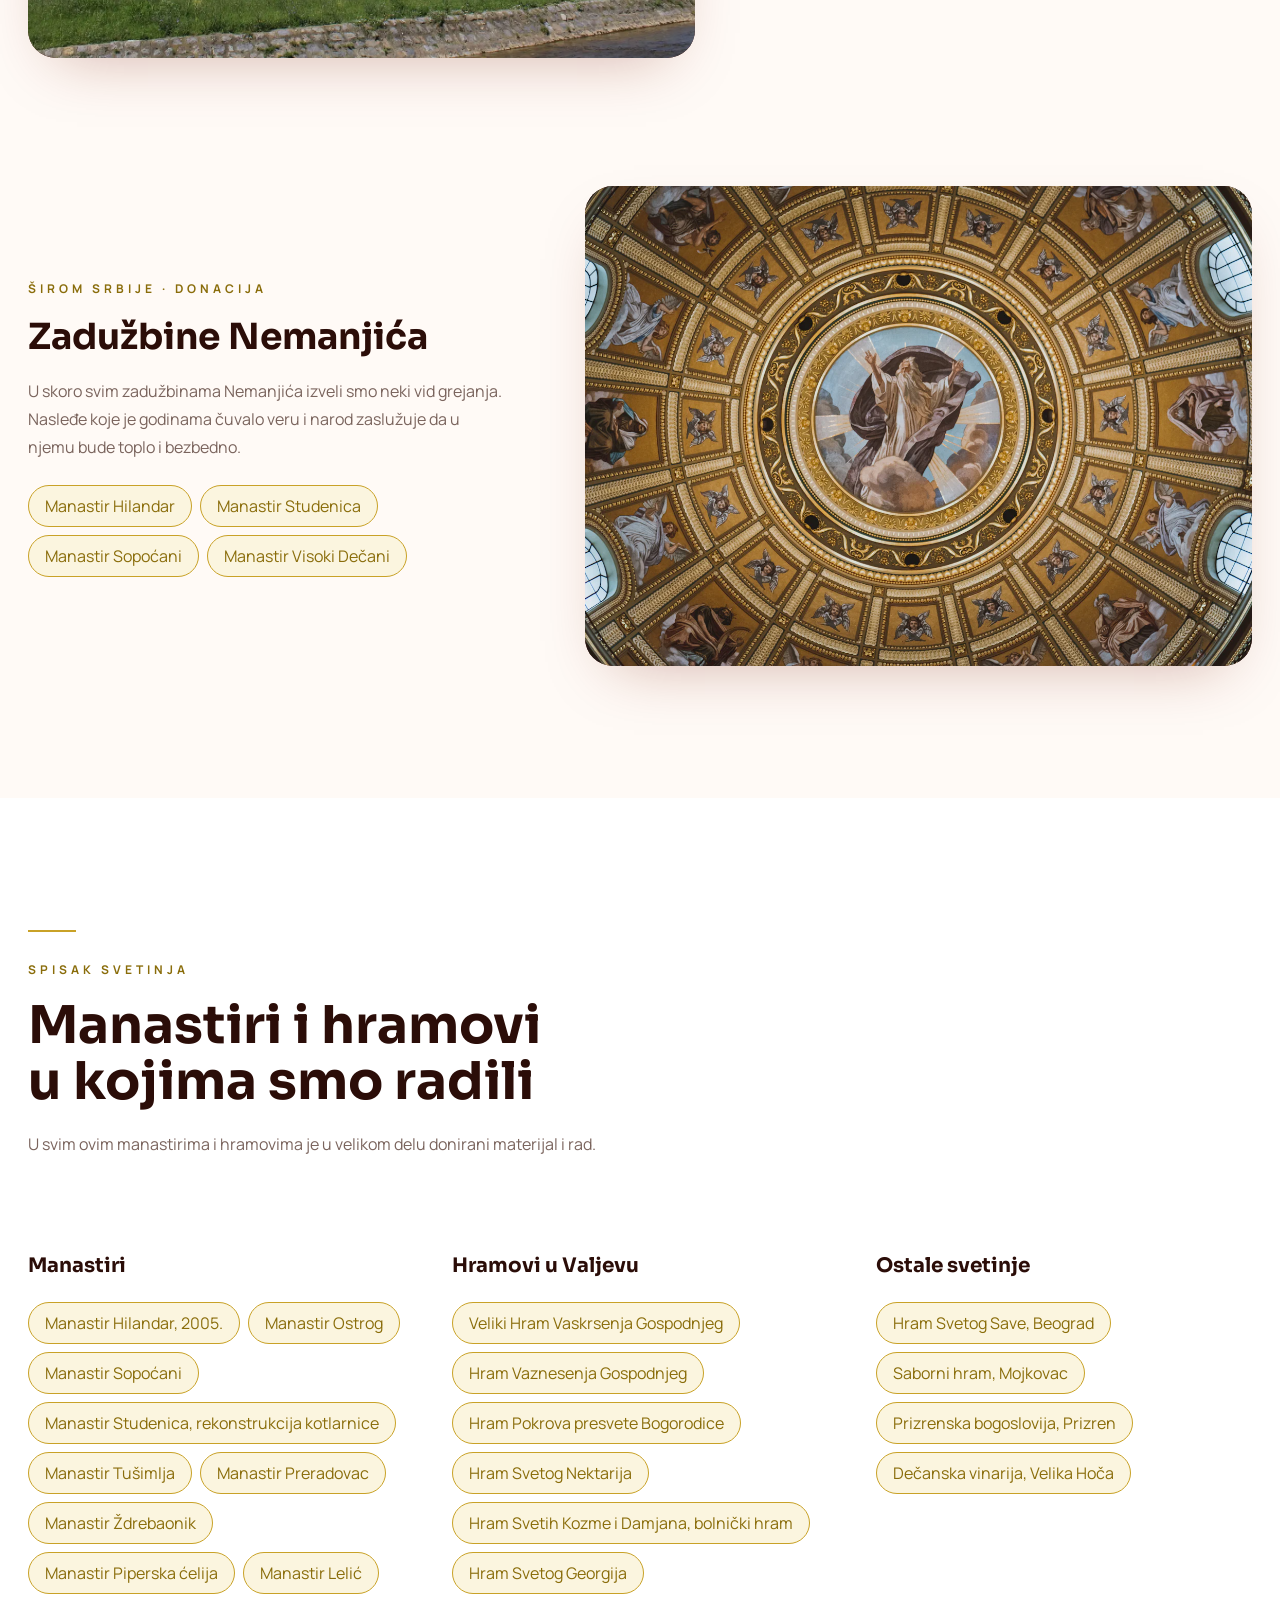
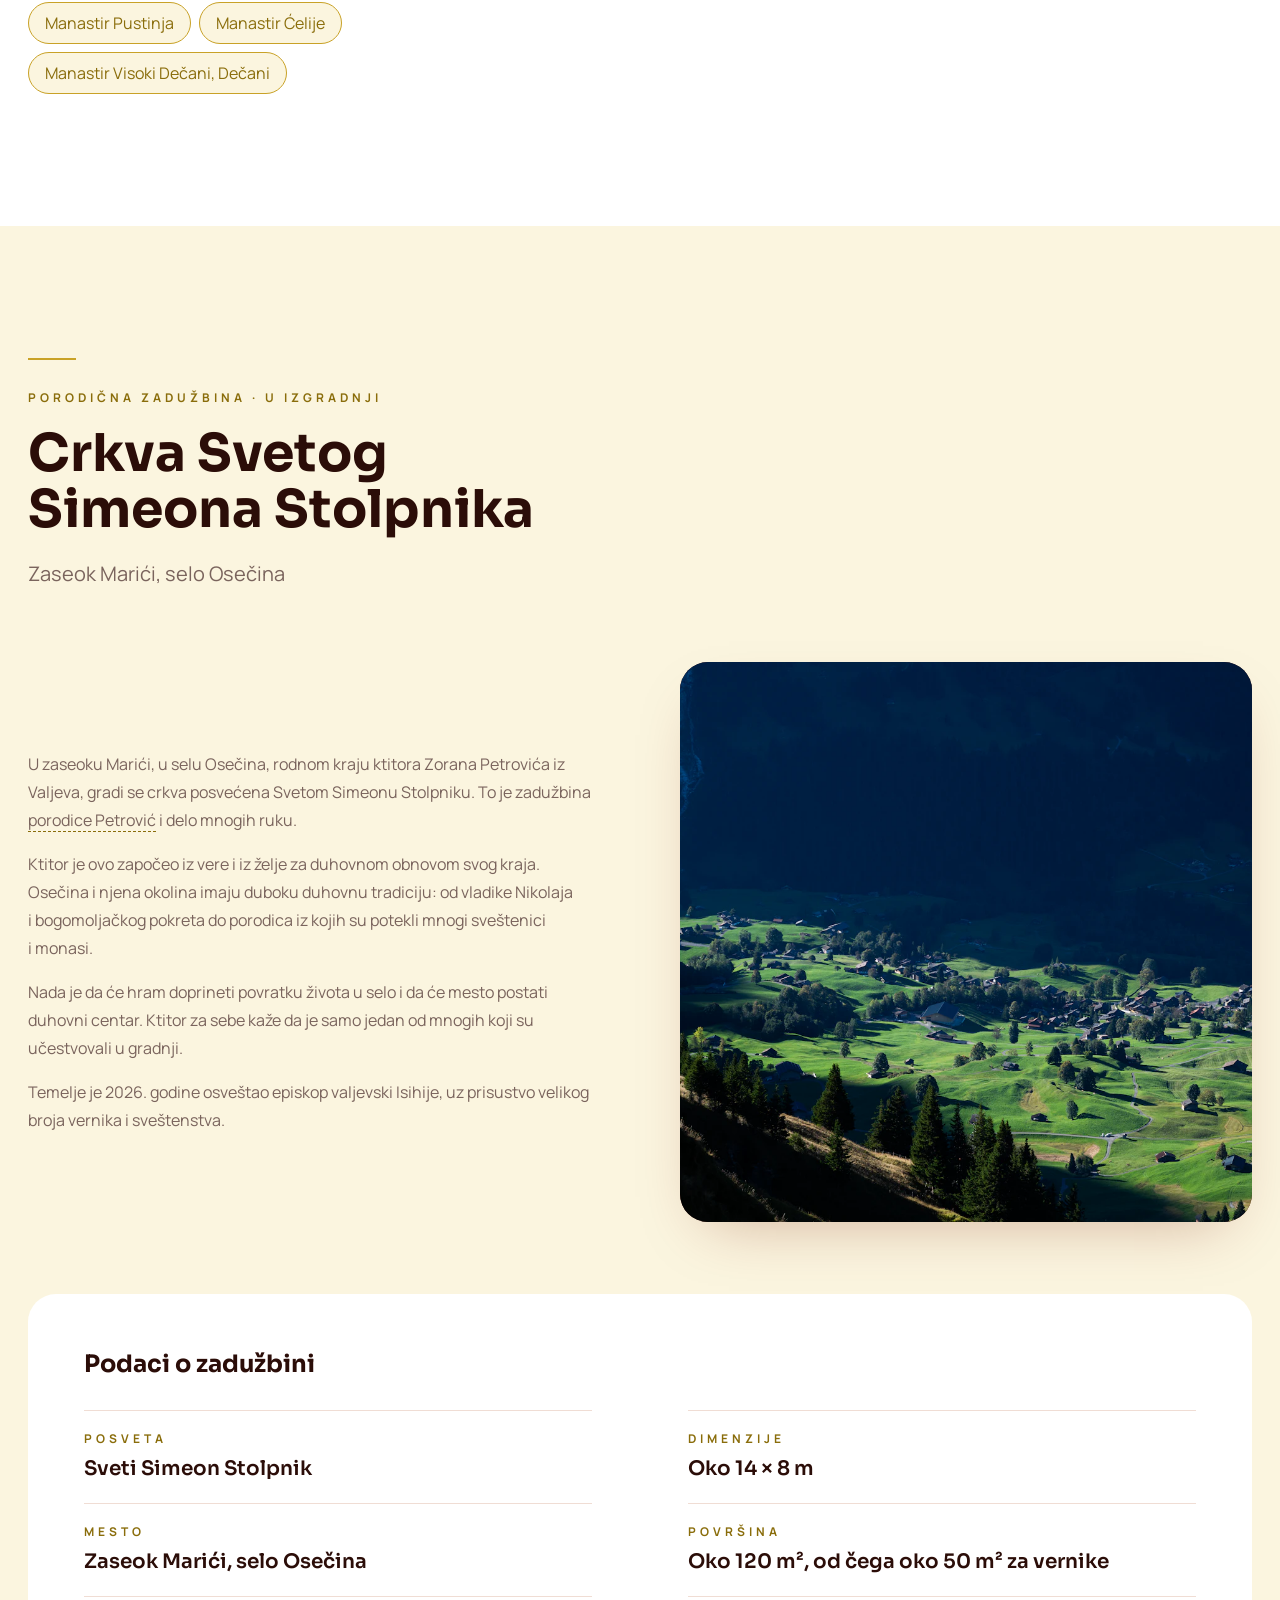
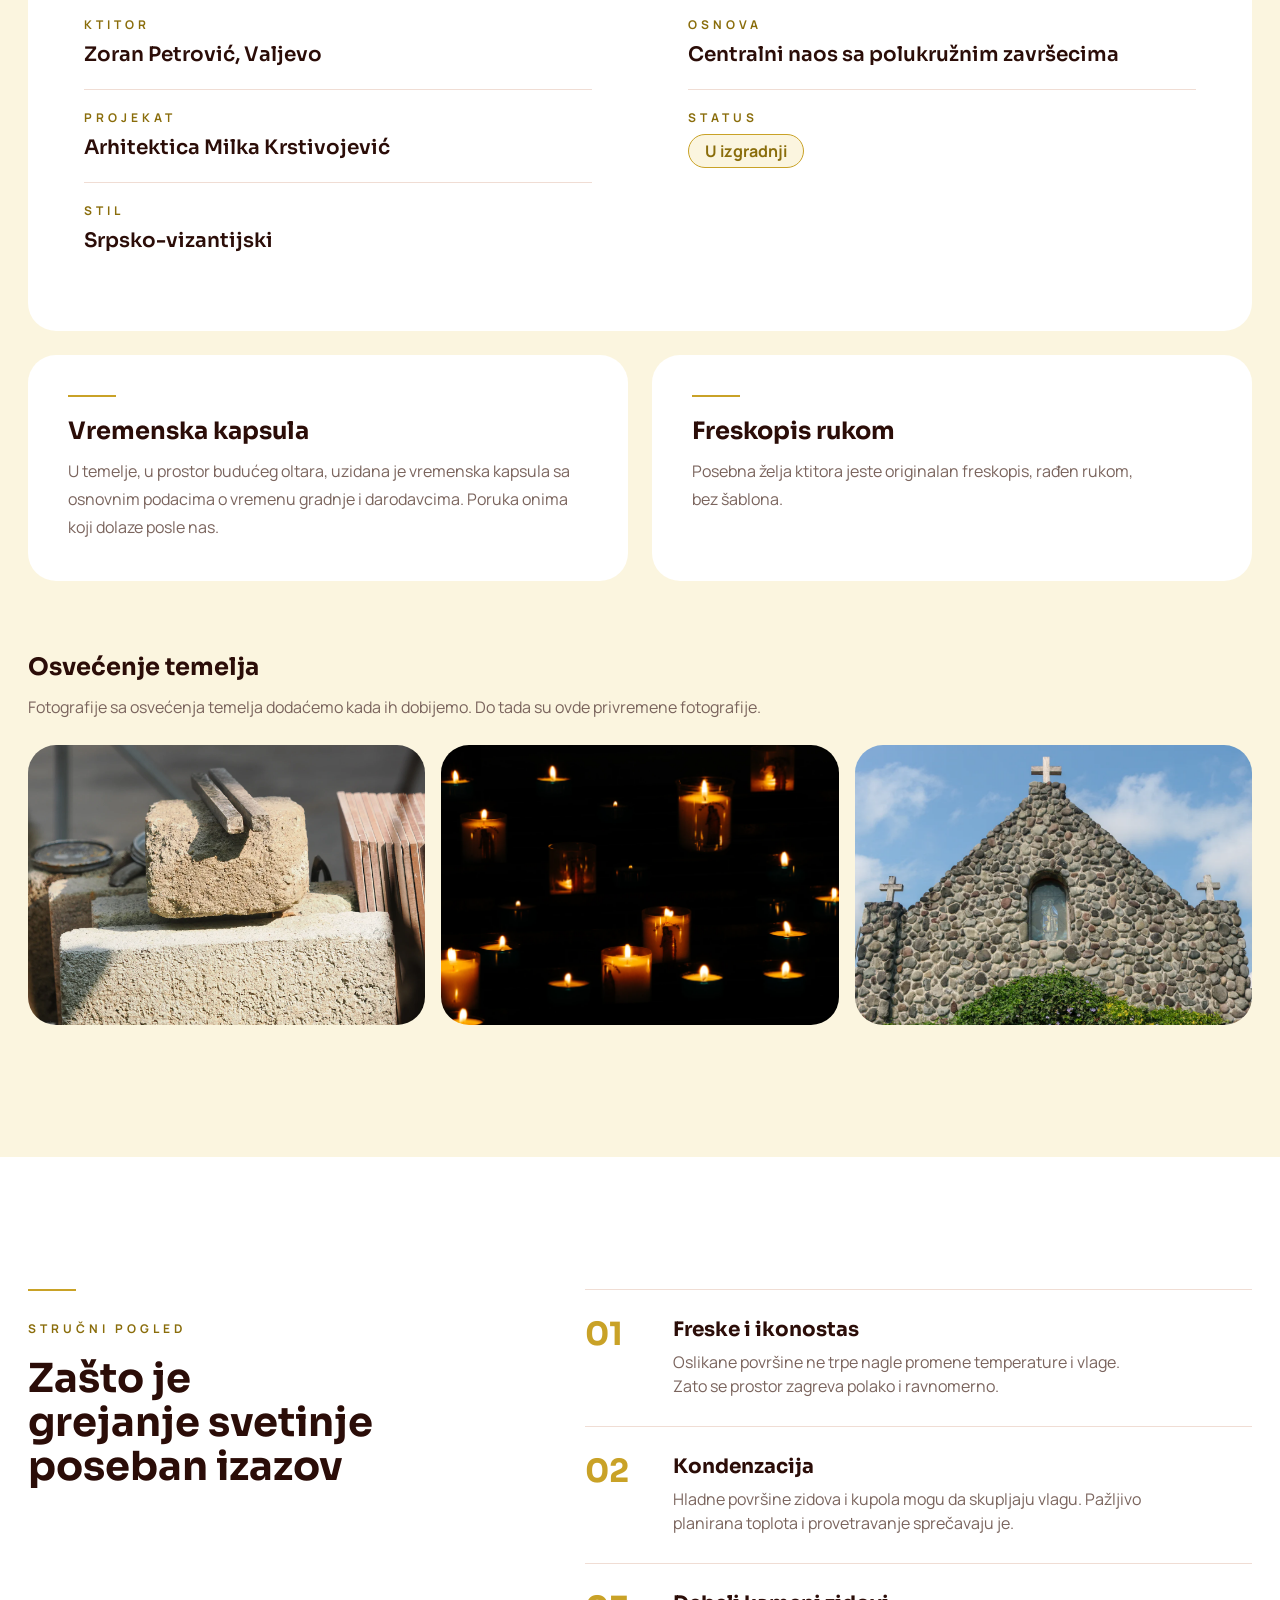
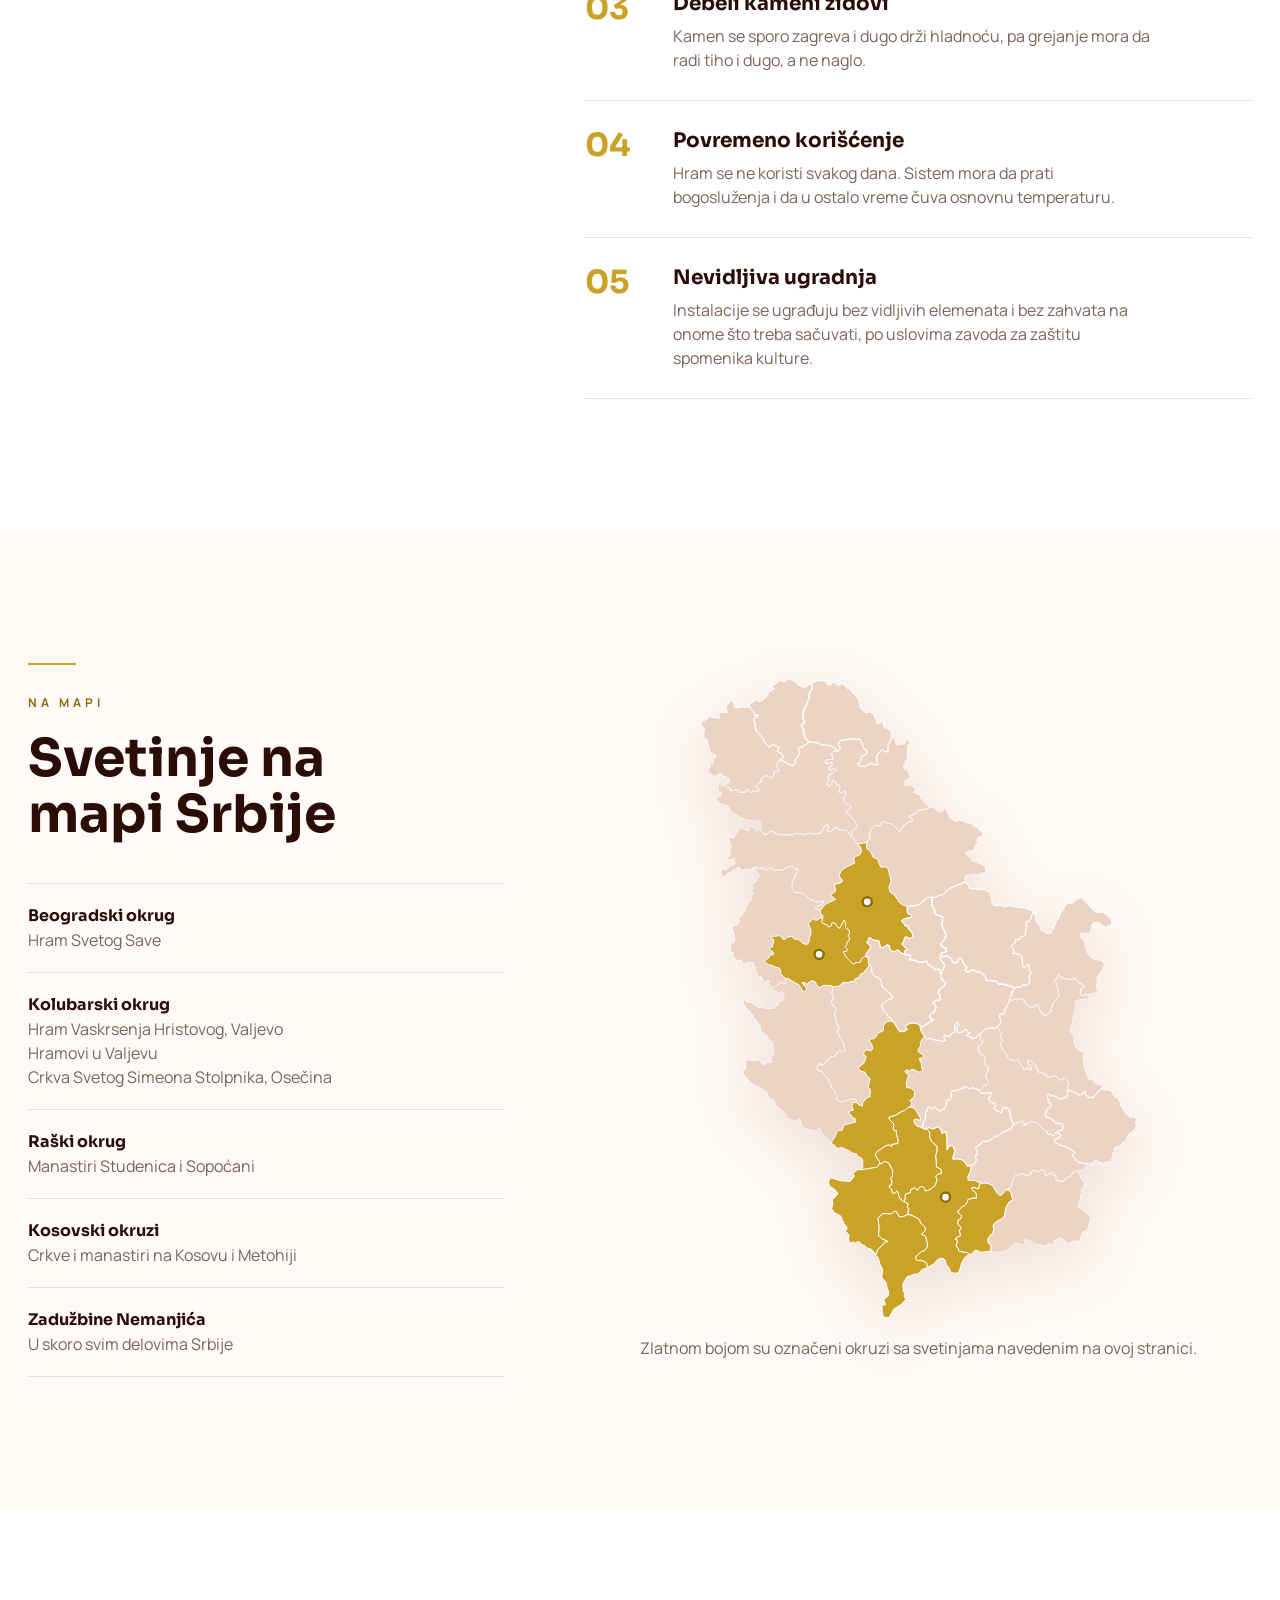
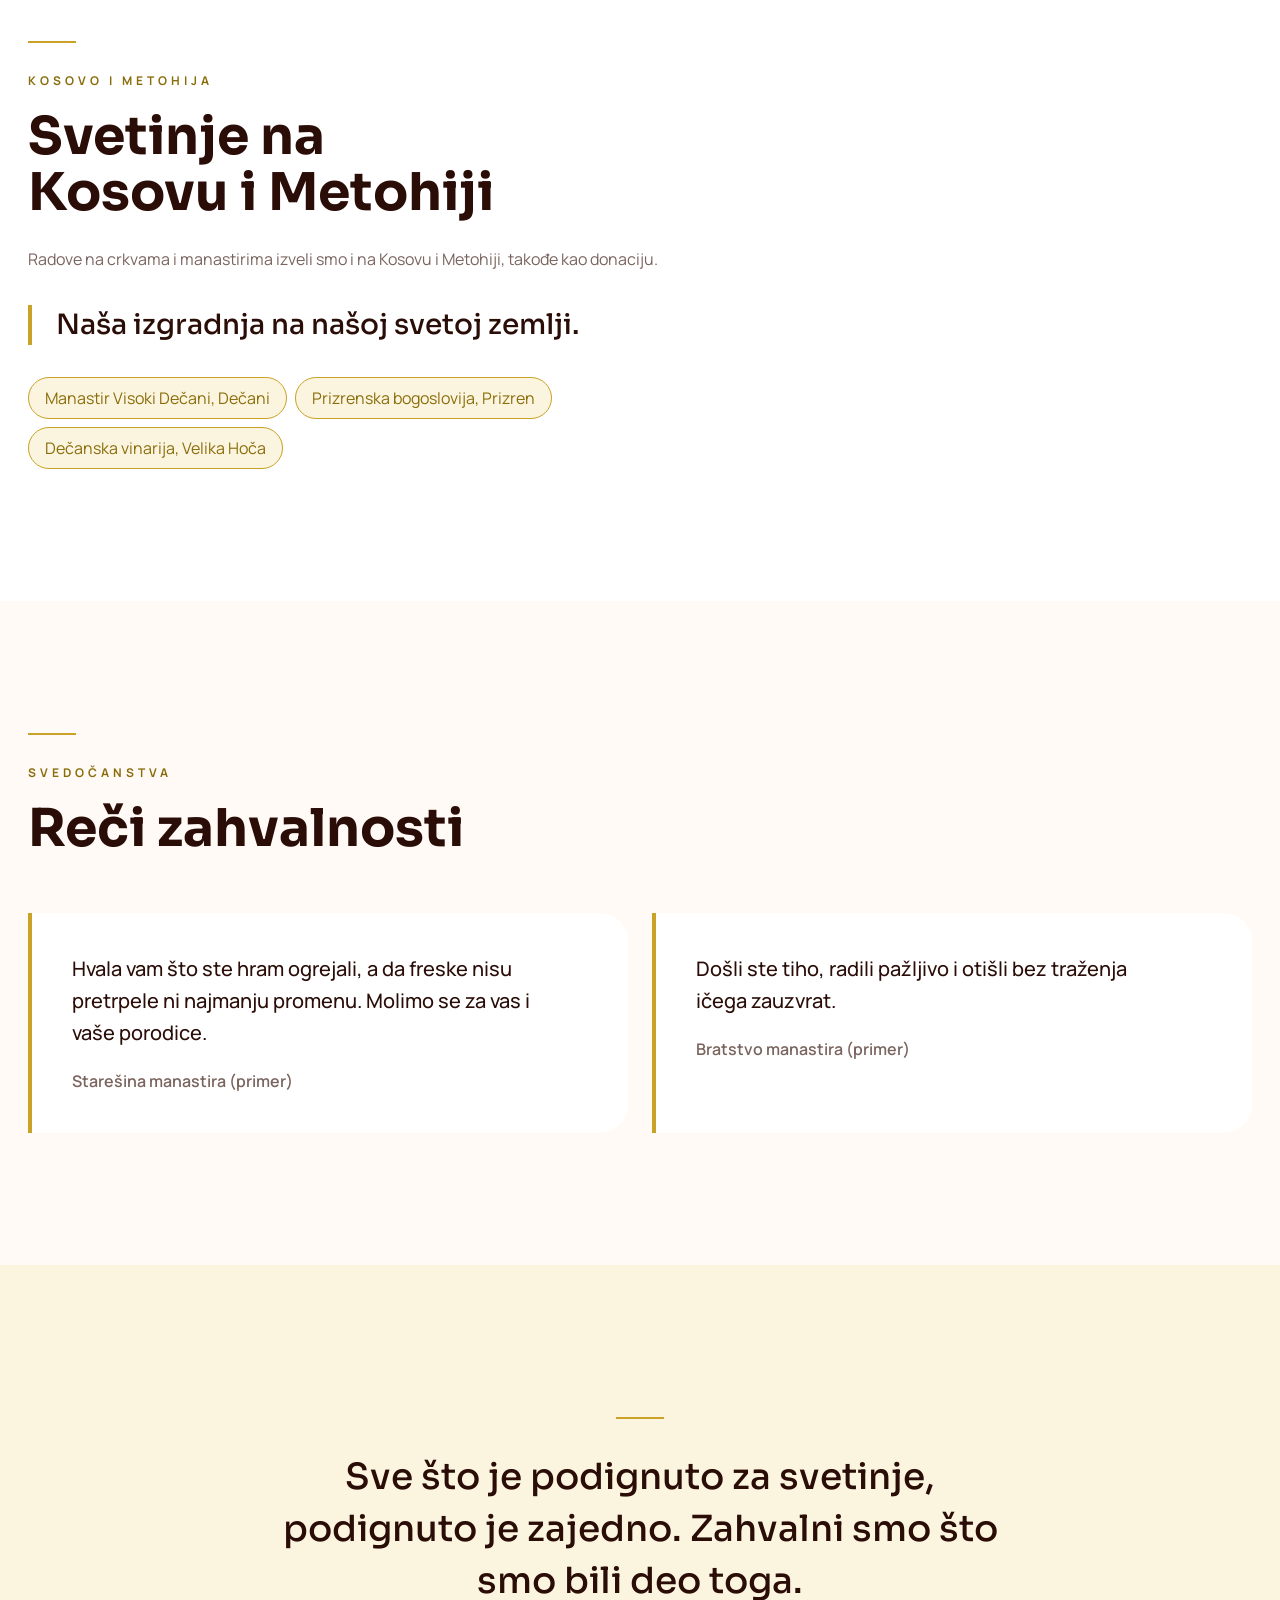
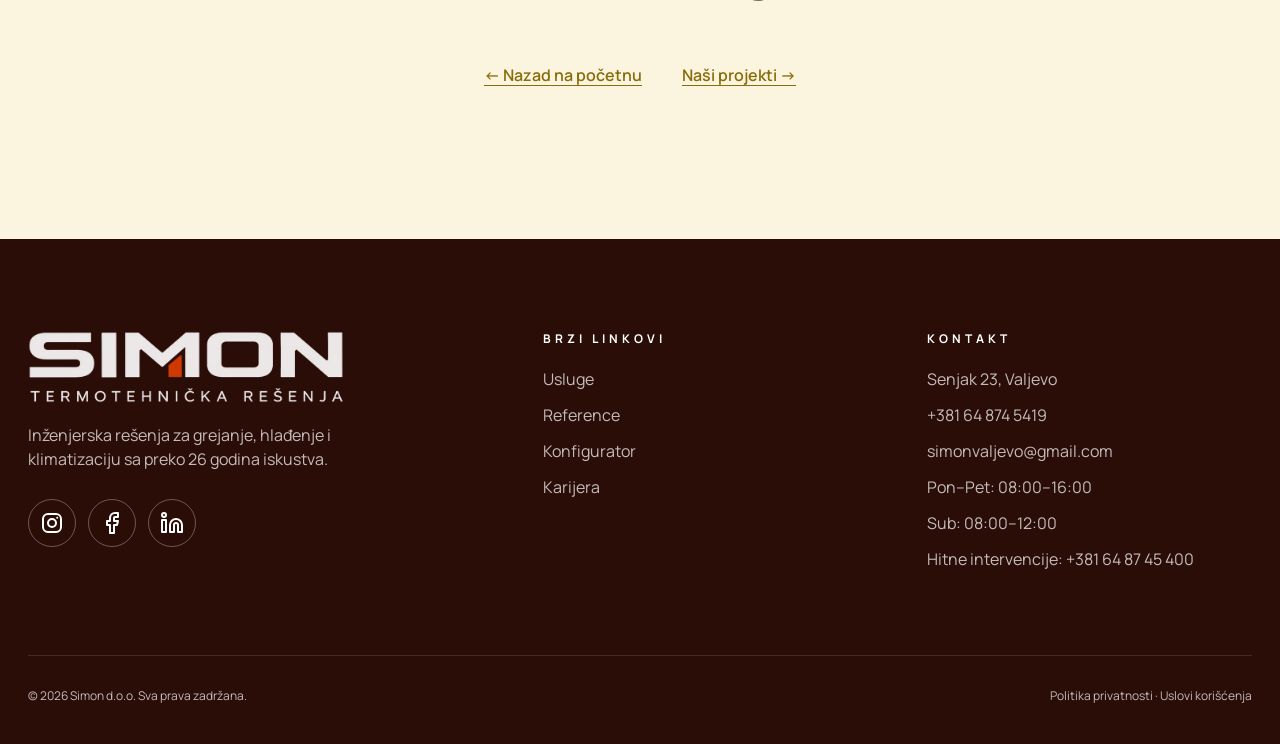
==== commit d968cc18: "Novi logo u zaglavlju i footeru svih stranica (stari ostaje izložen na stranici Čuvari tradicije) Co" ====
--- a/cuvari-tradicije/index.html
+++ b/cuvari-tradicije/index.html
@@ -56,6 +56,8 @@
 .logo{font:800 28px/32px Sora;color:#fff;transition:color .3s}
 .logo b{color:var(--orange)}
 header.solid .logo{color:var(--brown)}
+.logo{display:block;line-height:0}.logo img{display:block;height:44px;width:auto}
+@media(max-width:560px){.logo img{height:36px}}
 .menu{display:flex;gap:36px;align-items:center}
 .menu a{font-weight:600;font-size:16px;color:rgba(255,255,255,.88);transition:color .2s}
 header.solid .menu a{color:var(--ink)}
@@ -71,7 +73,7 @@
 
 footer{background:var(--brown);color:rgba(255,255,255,.72);padding:92px 0 36px}
 .f-grid{display:grid;grid-template-columns:1.4fr 1fr 1fr;gap:60px}
-footer .logo{font-size:56px;line-height:56px;color:#fff}
+footer .logo{font-size:56px;line-height:0;color:#fff}footer .logo img{height:72px}@media(max-width:560px){footer .logo img{height:60px}}
 footer h4{font:700 12px/16px Manrope;letter-spacing:4px;text-transform:uppercase;color:#fff;margin-bottom:20px}
 footer li{list-style:none;margin-bottom:12px;font-size:16px}
 footer ul{padding:0}
@@ -324,7 +326,7 @@
 <a class="skip" href="#ime">Preskoči na sadržaj</a>
 <header id="hdr" class="solid">
   <div class="wrap nav">
-    <a href="../" class="logo" aria-label="Simon – početna">SIMON<b>.</b></a>
+    <a href="../" class="logo" aria-label="Simon – početna"><img src="../assets/logo-simon.webp" alt="" width="800" height="182"></a>
     <nav class="menu" id="menu" aria-label="Glavna navigacija">
       <a href="../#usluge">Usluge</a>
       <a href="../#proces">Kako radimo</a>
@@ -529,7 +531,7 @@
   <div class="wrap">
     <div class="f-grid">
       <div>
-        <div class="logo">SIMON<b style="color:var(--orange)">.</b></div>
+        <div class="logo"><img src="../assets/logo-simon-light.webp" alt="Simon – termotehnička rešenja" width="800" height="182" loading="lazy"></div>
         <p style="margin-top:20px;max-width:38ch">Inženjerska rešenja za grejanje, hlađenje i klimatizaciju sa preko 26 godina iskustva.</p>
         <div class="socs">
           <a class="soc" href="https://www.instagram.com/simon_valjevo/" target="_blank" rel="noopener" aria-label="Simon na Instagramu (otvara se u novoj kartici)"><span class="soc-ic"><svg viewBox="0 0 24 24" aria-hidden="true"><rect x="3" y="3" width="18" height="18" rx="5"/><circle cx="12" cy="12" r="4"/><circle cx="17.2" cy="6.8" r="1" fill="currentColor" stroke="none"/></svg></span></a>
